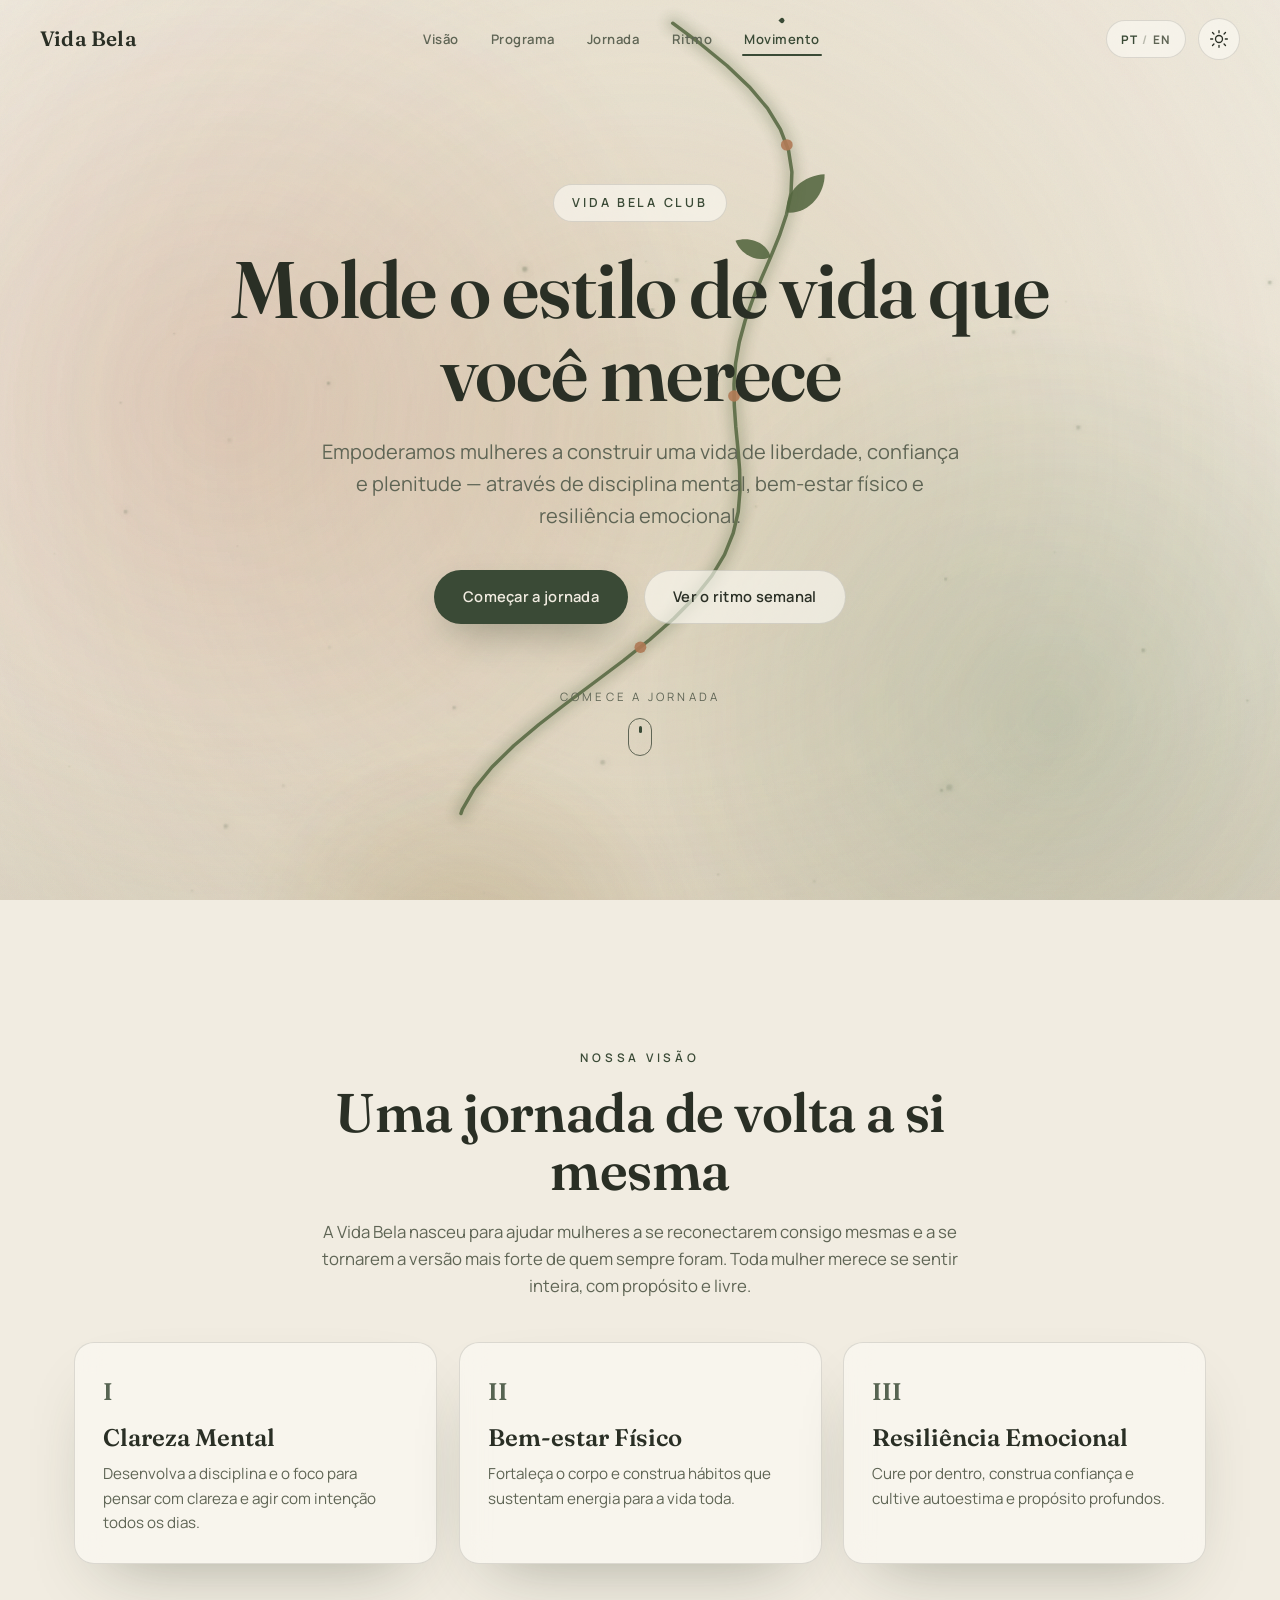
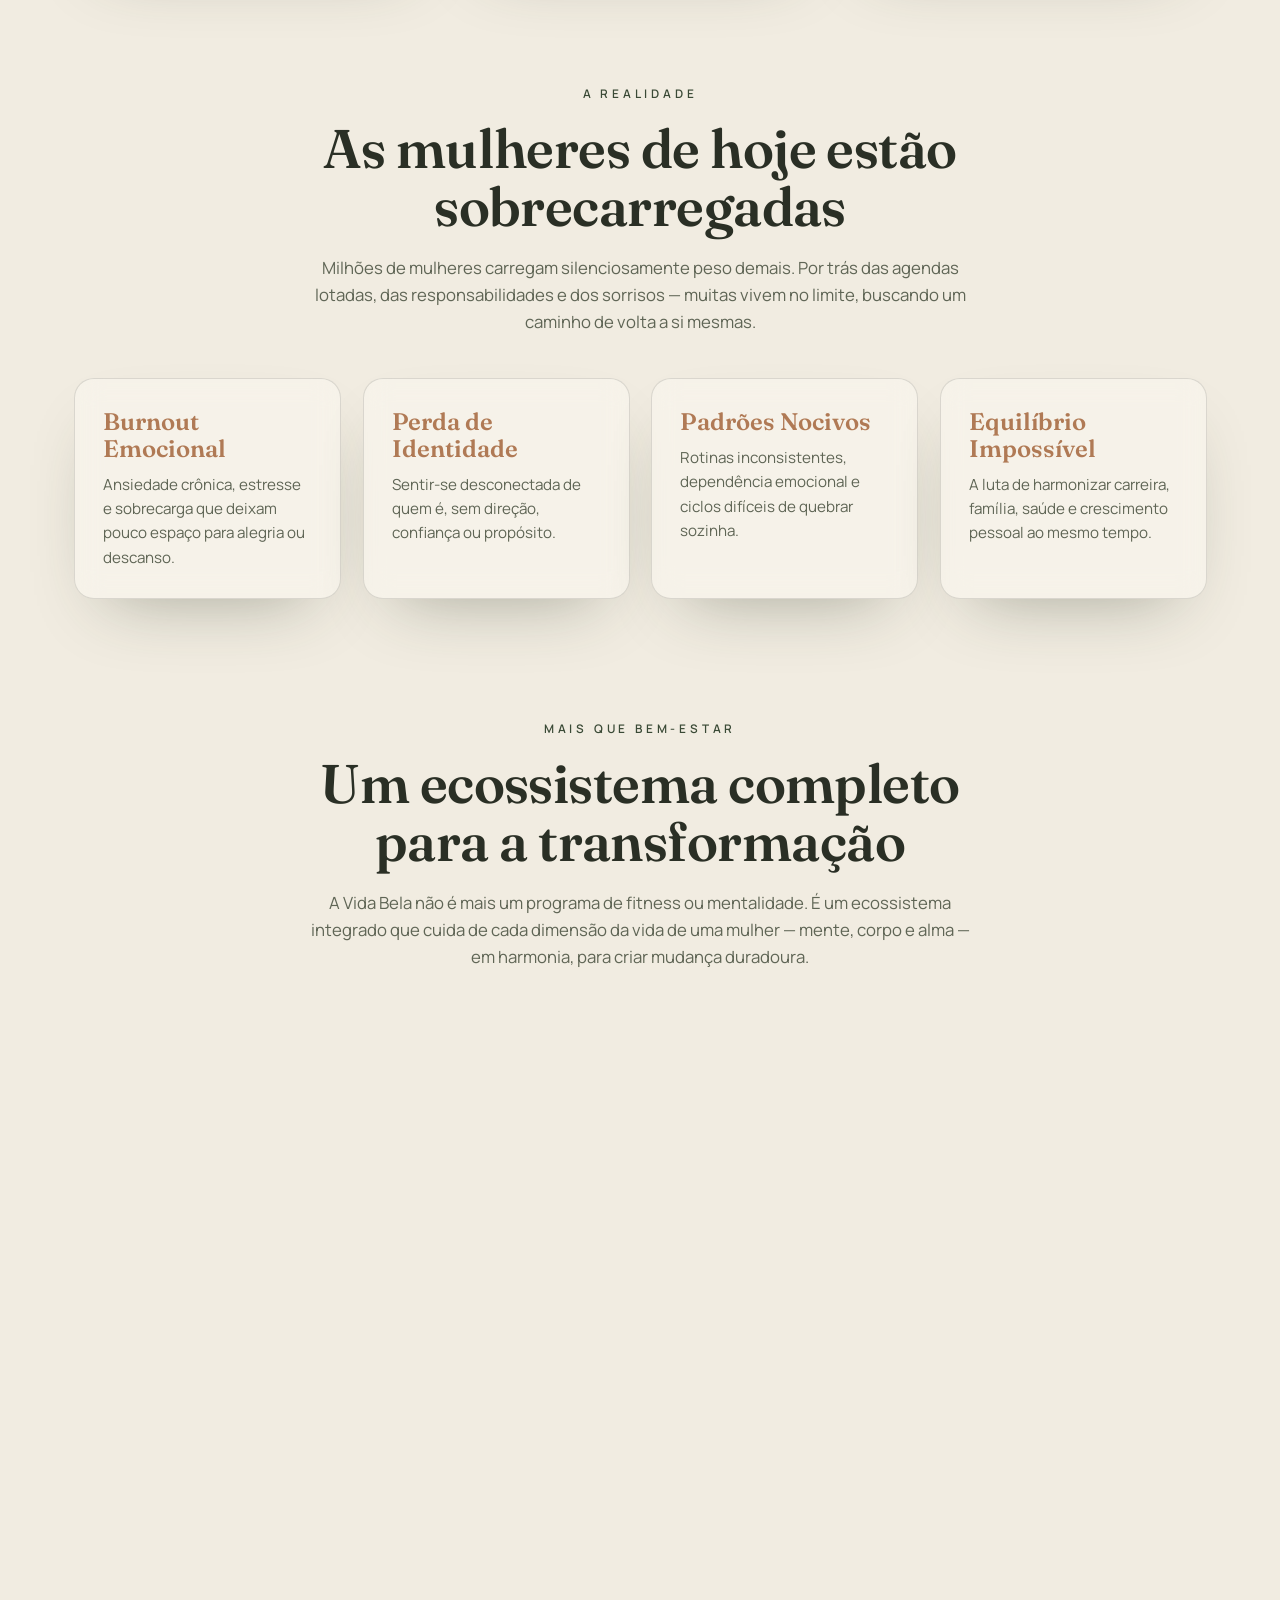
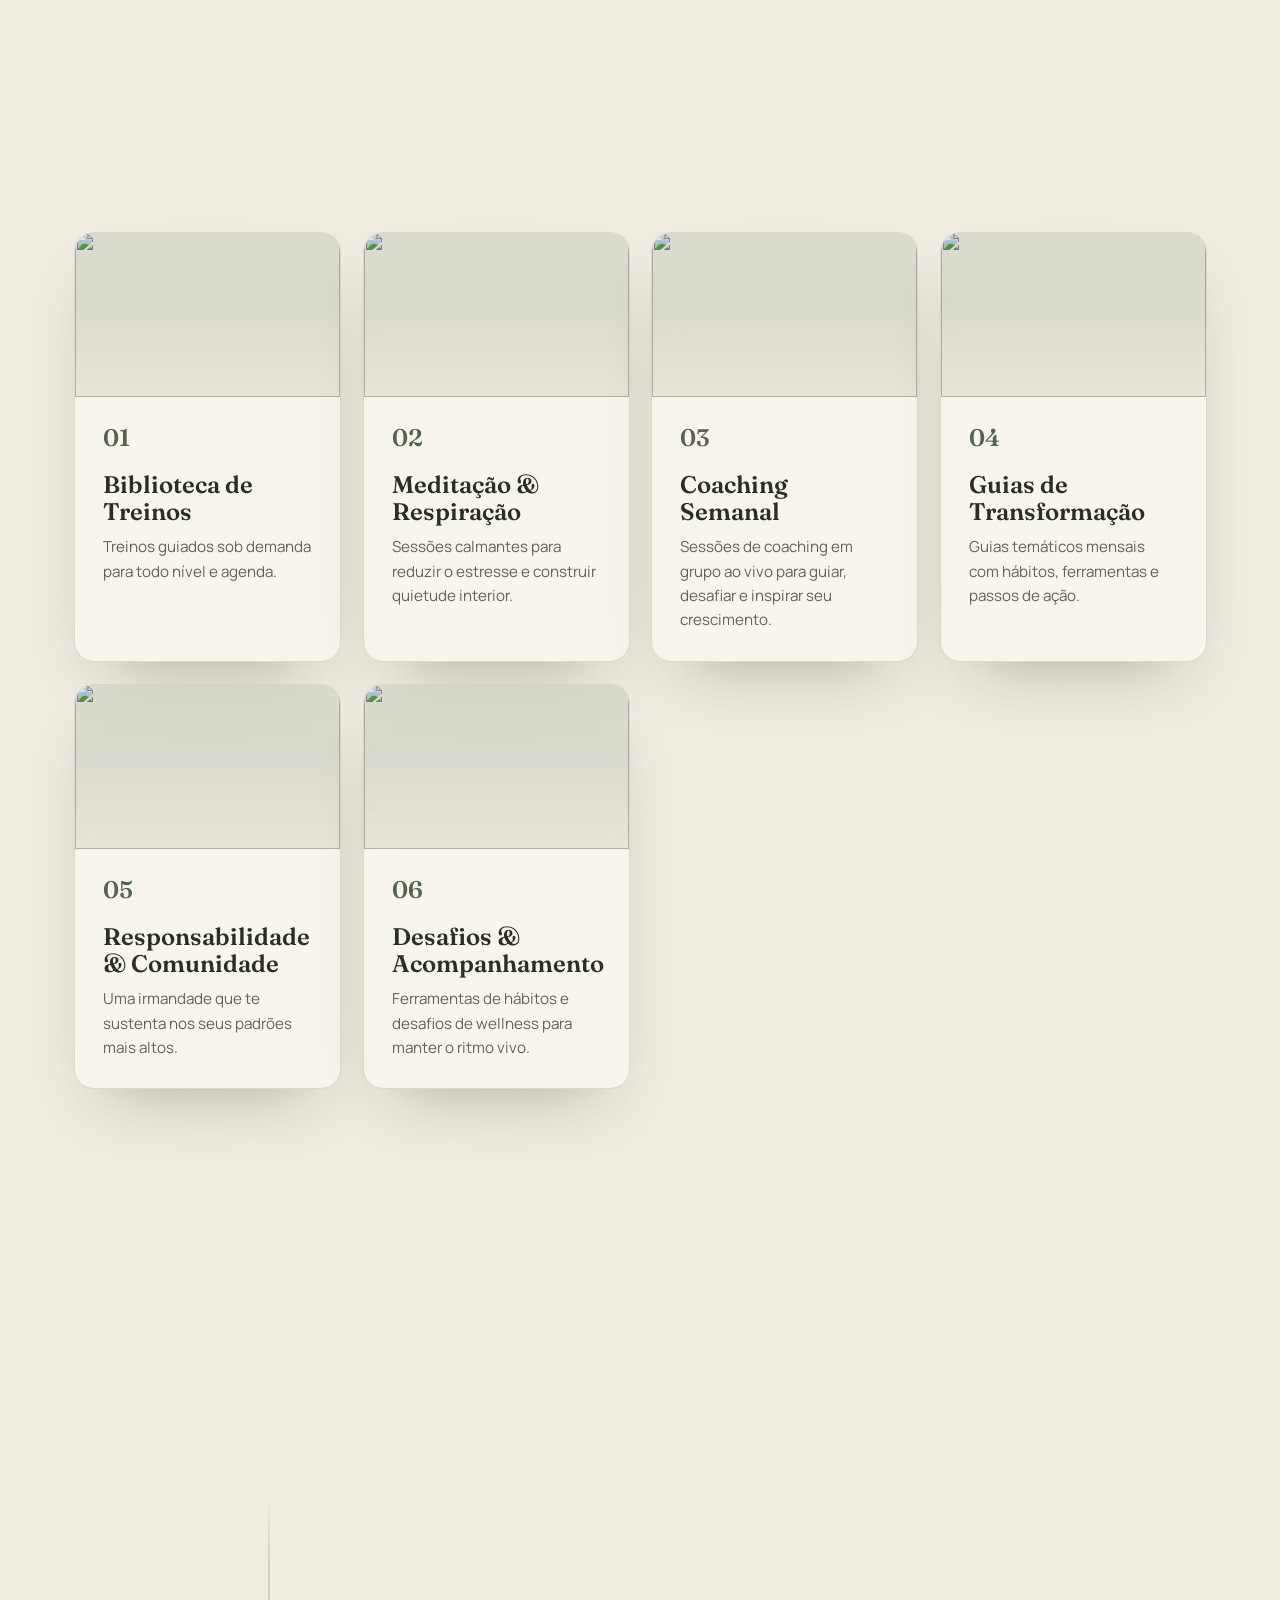
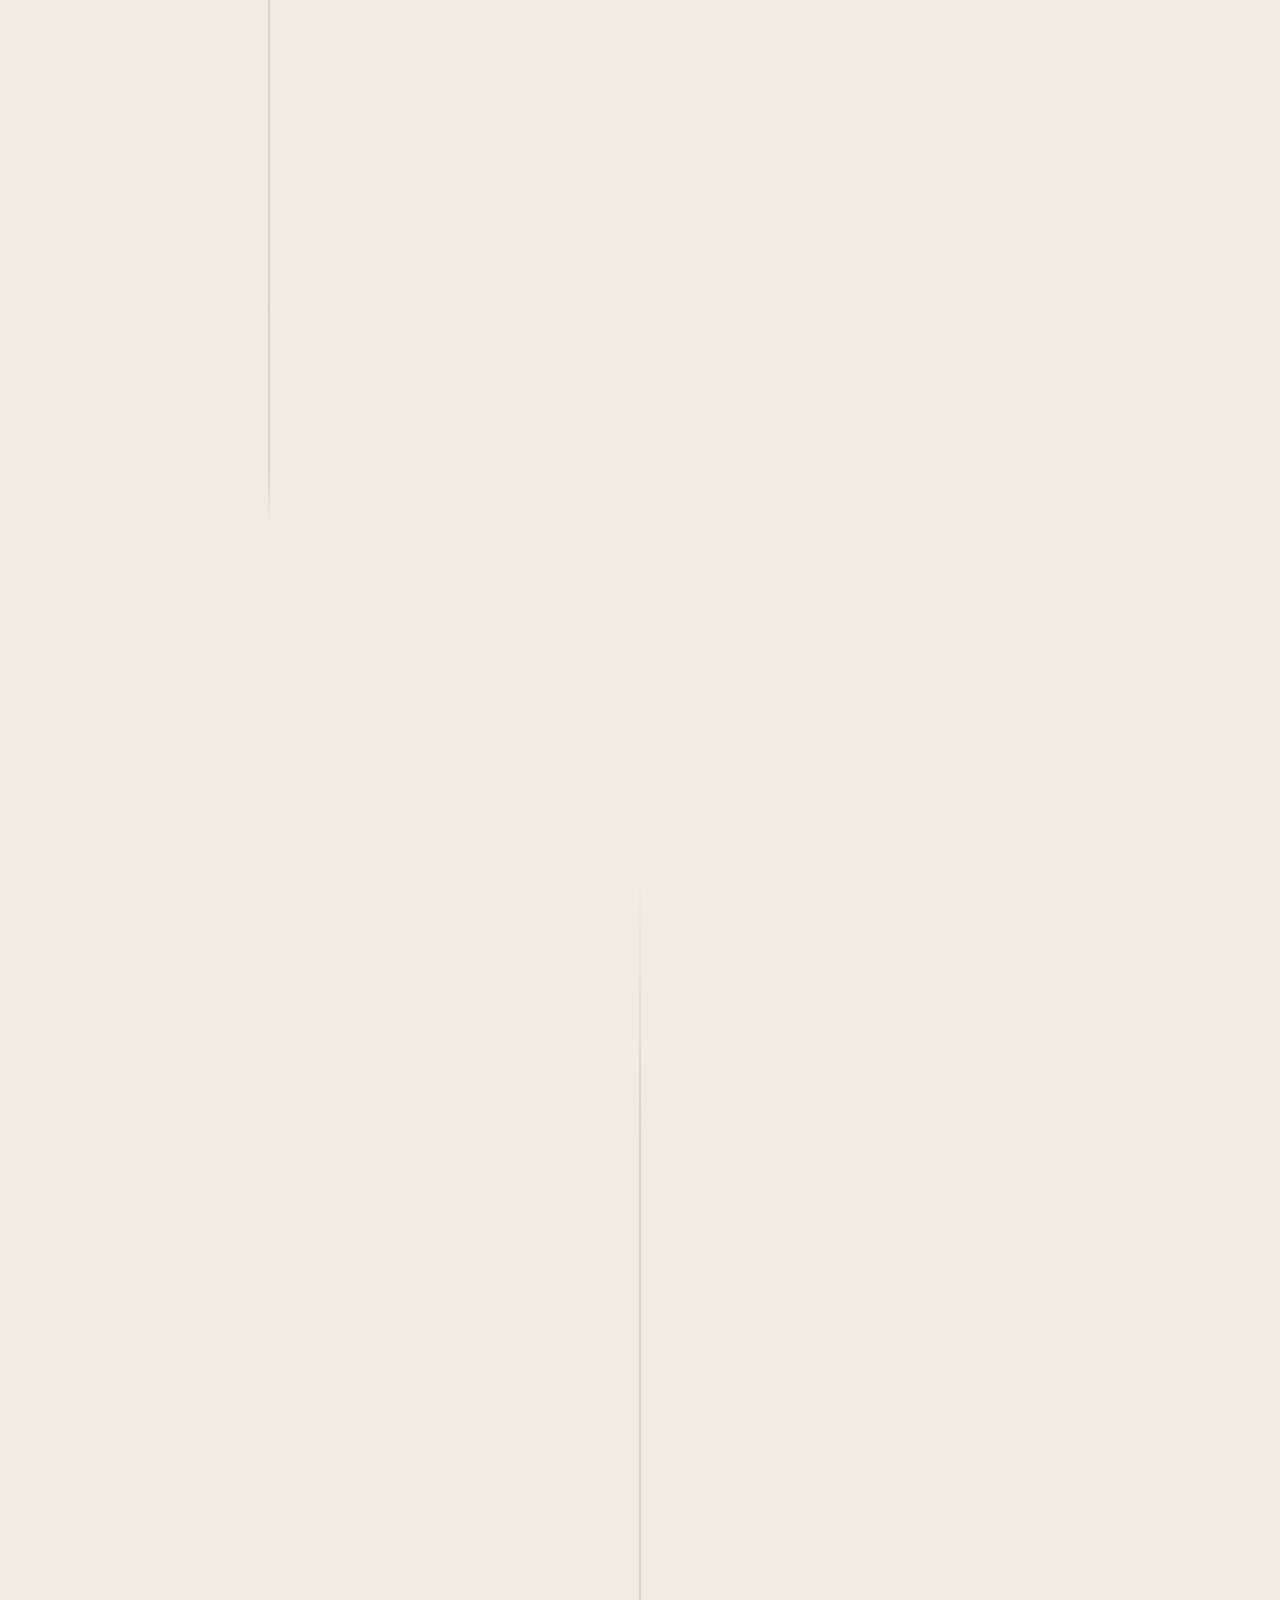
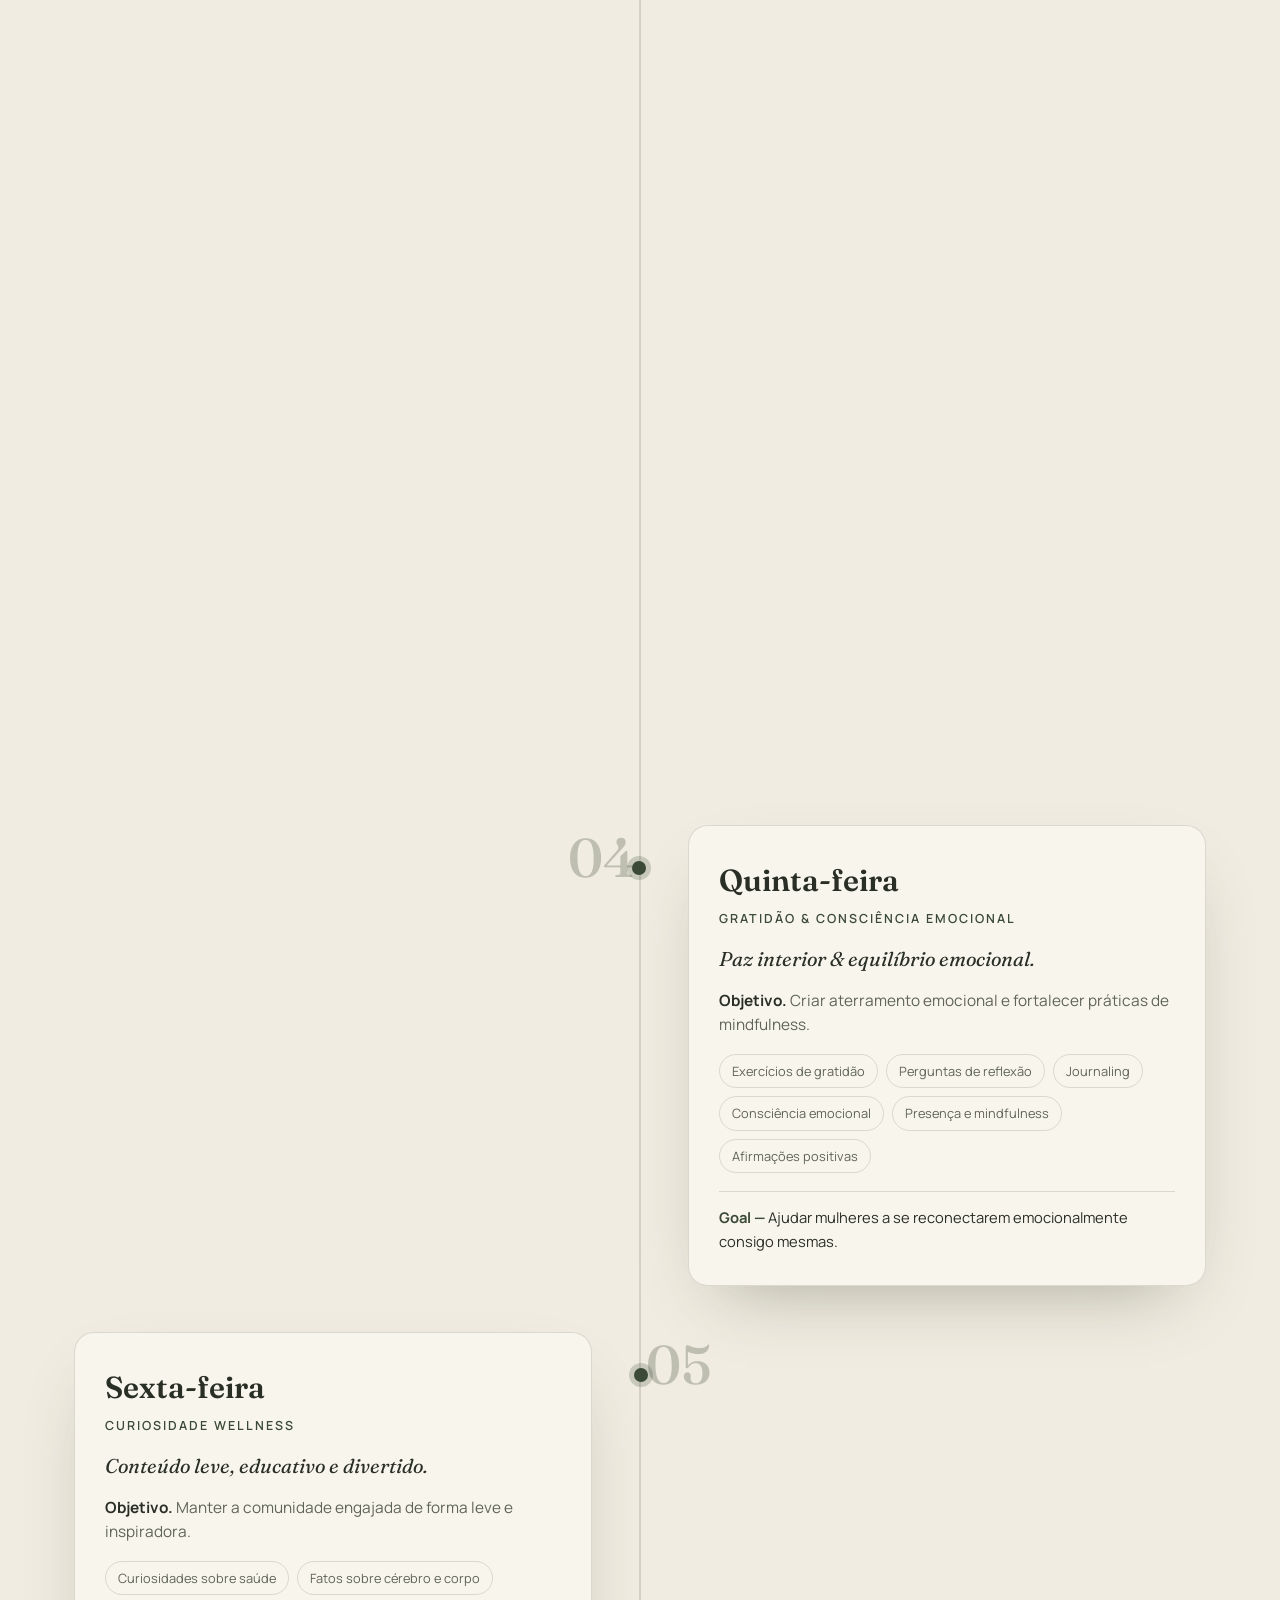
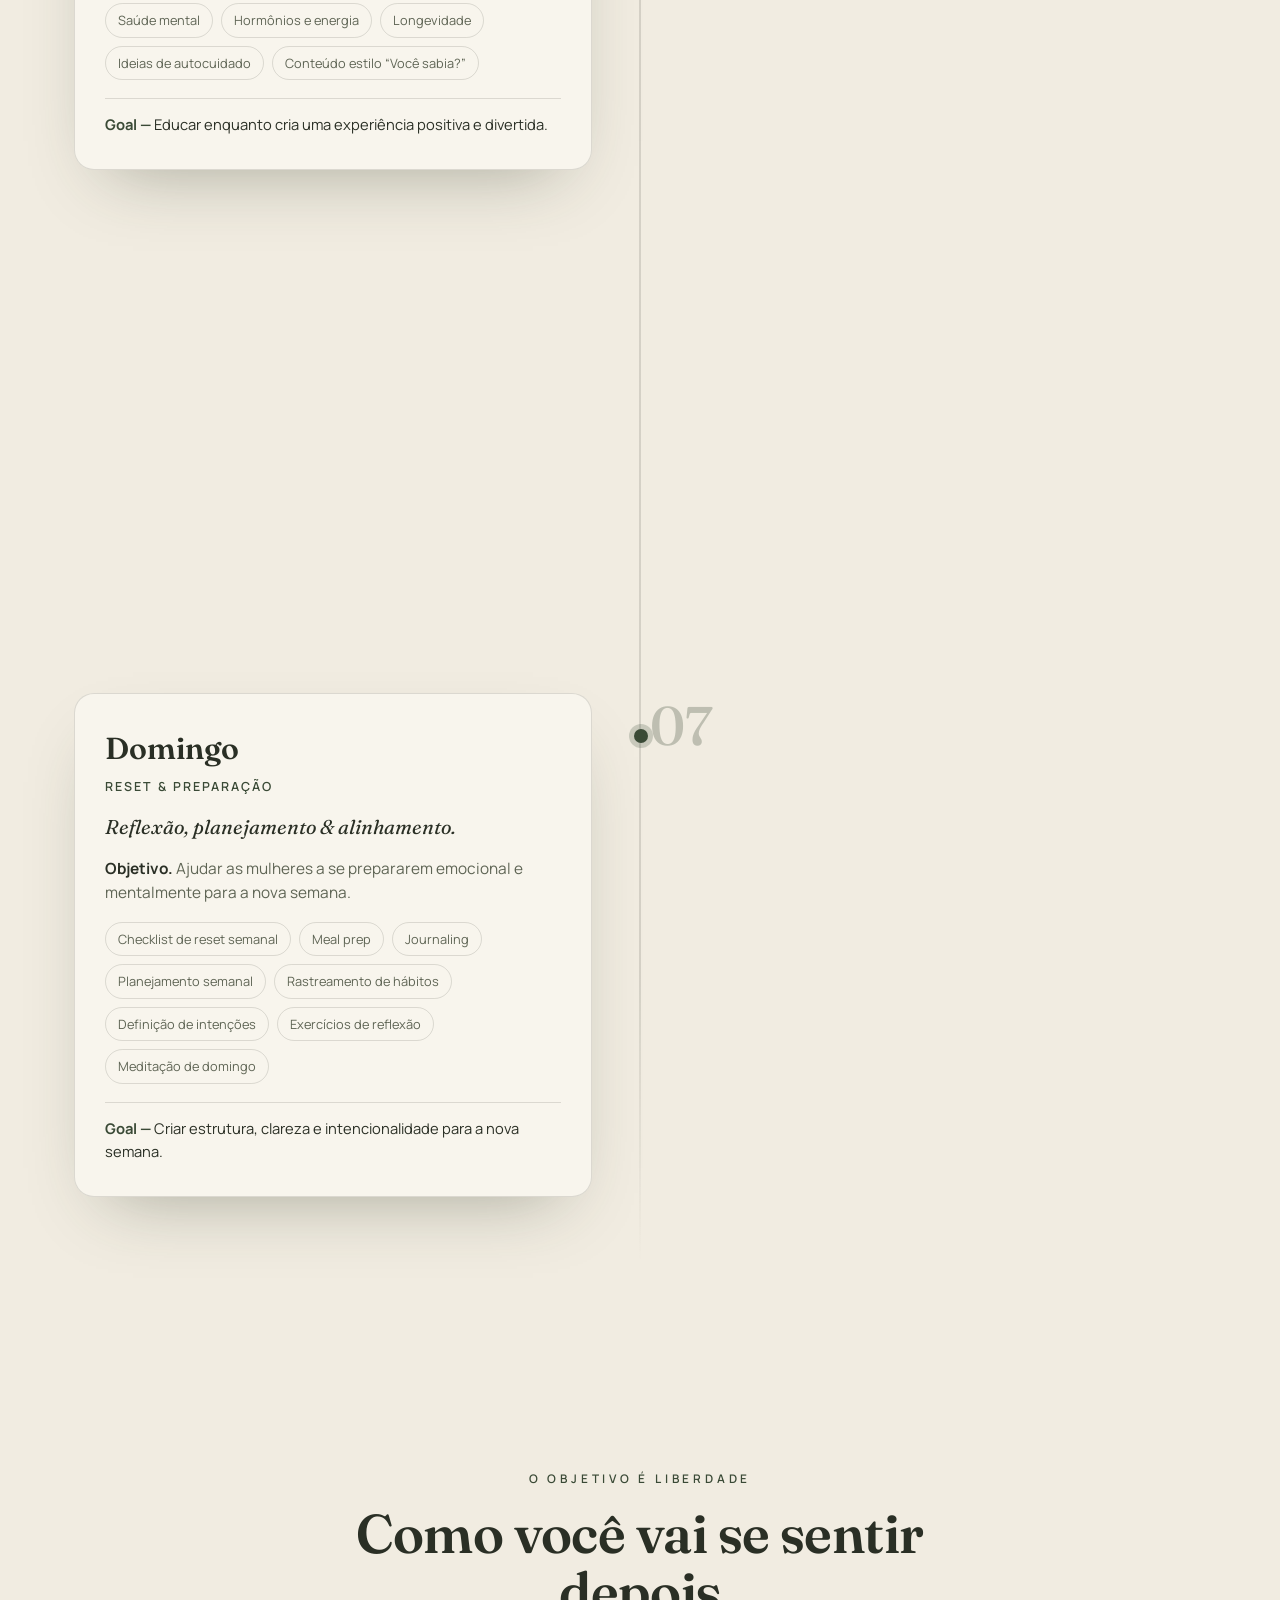
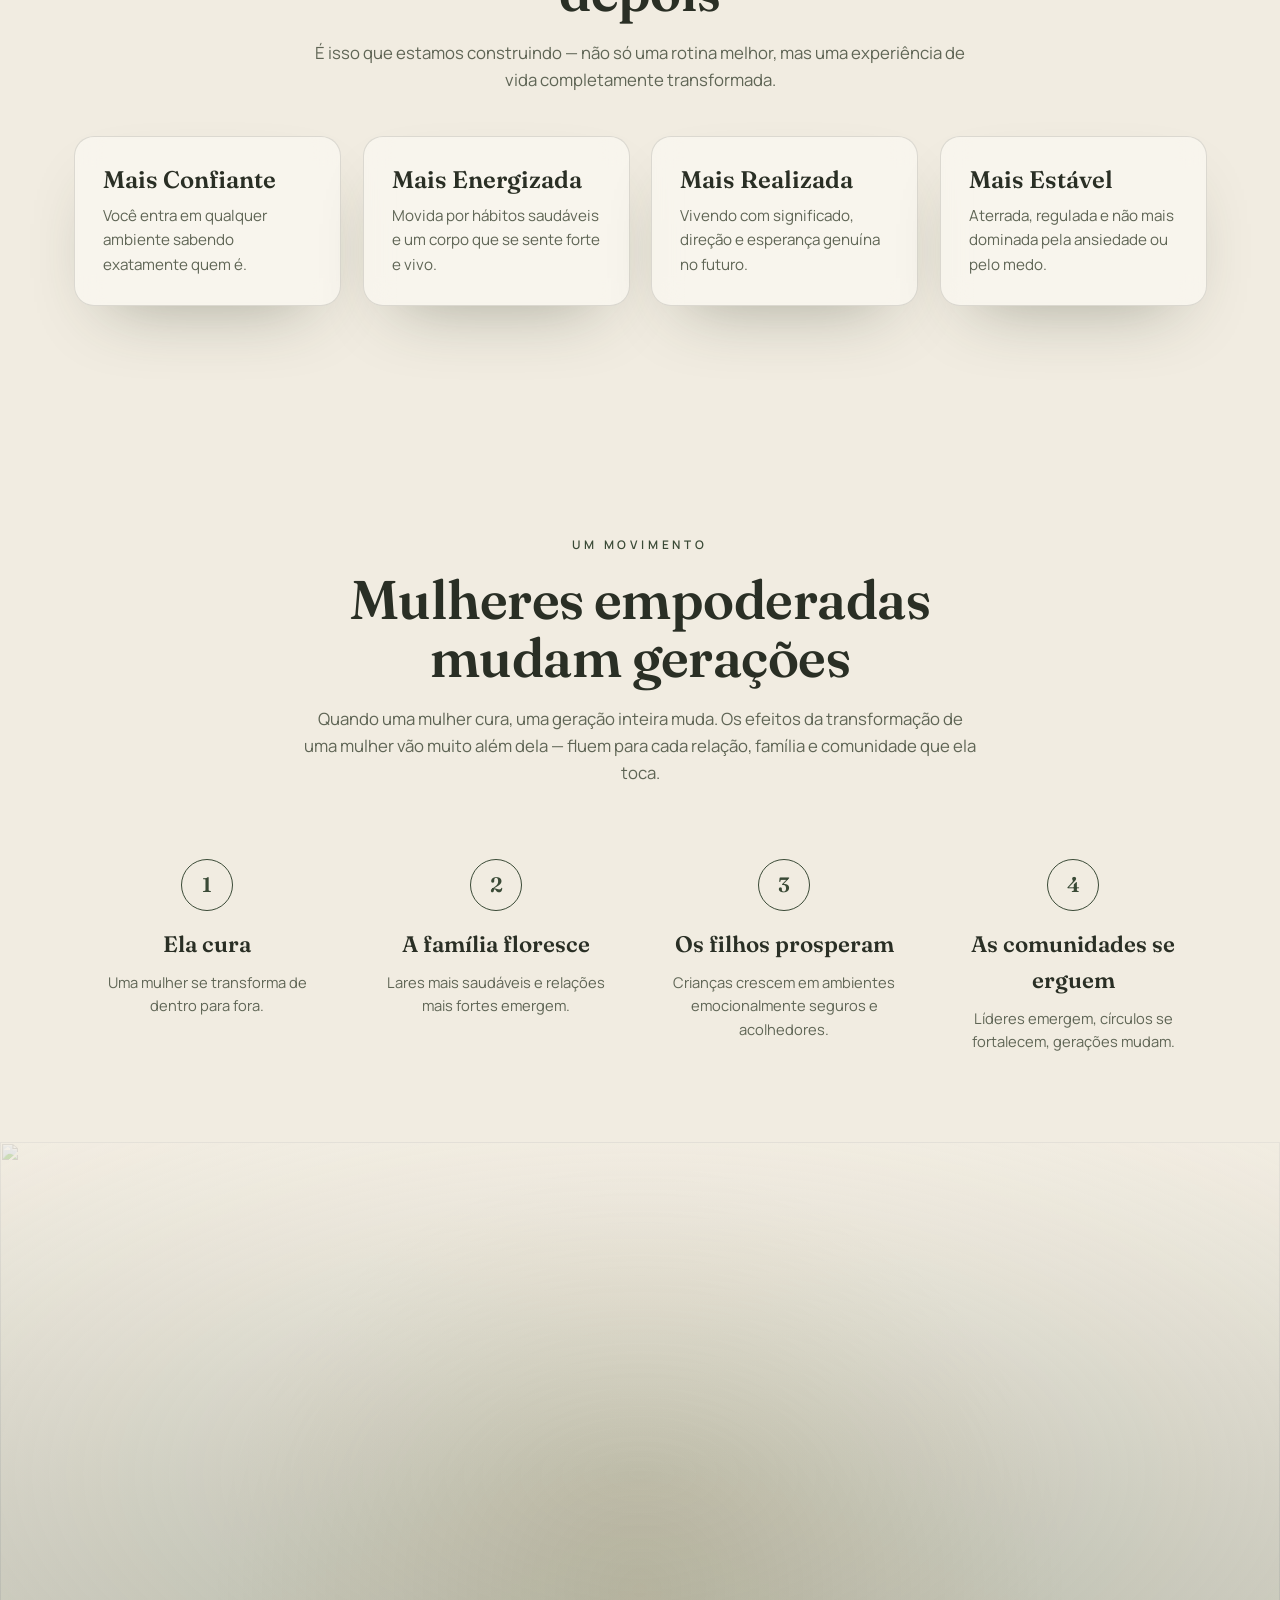
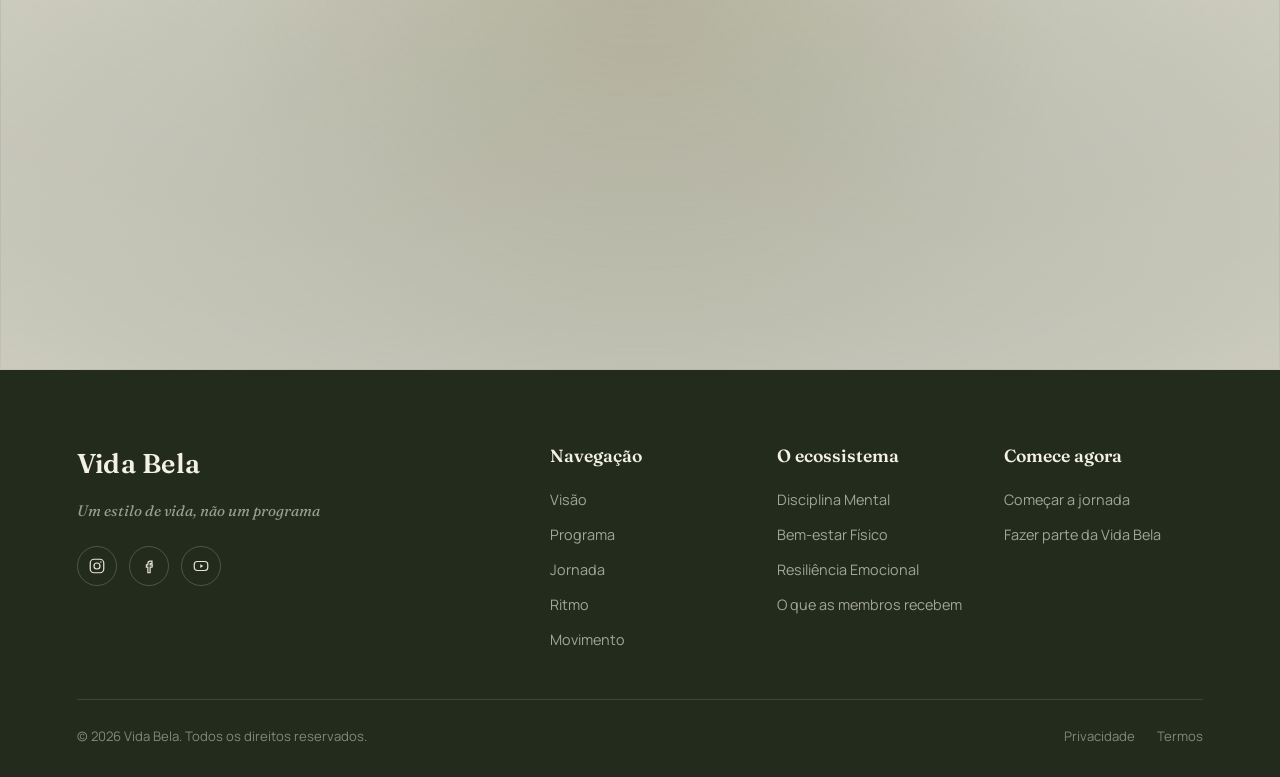
==== index.html @ 73a70385 "Add scroll-drawn vine, intensify motion, nav hover, pro footer - A meandering branch threads the who" ====
<!DOCTYPE html>
<html lang="pt" data-theme="light">
<head>
  <meta charset="UTF-8" />
  <meta name="viewport" content="width=device-width, initial-scale=1.0" />
  <meta name="description" content="Vida Bela Club — empoderando mulheres a construir uma vida de liberdade, confiança e plenitude através de disciplina mental, bem-estar físico e resiliência emocional." />
  <title data-i18n="meta.title">Vida Bela — Molde o estilo de vida que você merece</title>
  <link rel="preconnect" href="https://fonts.googleapis.com" />
  <link rel="preconnect" href="https://fonts.gstatic.com" crossorigin />
  <link href="https://fonts.googleapis.com/css2?family=Fraunces:opsz,wght@9..144,400;9..144,500;9..144,600;9..144,700&family=Manrope:wght@300;400;500;600;700&display=swap" rel="stylesheet" />
  <link rel="stylesheet" href="styles.css" />
</head>
<body>
  <!-- ====================== ATMOSPHERIC DEPTH FIELD (3D camera) ====================== -->
  <div class="scene" id="scene" aria-hidden="true">
    <div class="scene__sky"></div>
    <div class="scene__camera" id="camera">
      <div class="orb orb--far"   data-layer style="--z:-1000px"></div>
      <div class="orb orb--rose"  data-layer style="--z:-720px"></div>
      <div class="orb orb--sage"  data-layer style="--z:-480px"></div>
      <div class="halo"           data-layer style="--z:-360px"></div>
      <div class="orb orb--near"  data-layer style="--z:-150px"></div>
      <div class="field" id="field" data-layer style="--z:0px"></div>
    </div>
    <div class="scene__grain"></div>
    <div class="scene__vignette"></div>
  </div>

  <!-- ====================== TOP BAR ====================== -->
  <header class="topbar" id="topbar">
    <a class="brand" href="#hero">Vida Bela</a>
    <nav class="topbar__nav" id="nav">
      <a class="navlink" href="#vision" data-i18n="nav.vision">Visão</a>
      <a class="navlink" href="#ecosystem" data-i18n="nav.program">Programa</a>
      <a class="navlink" href="#phases" data-i18n="nav.journey">Jornada</a>
      <a class="navlink" href="#flow" data-i18n="nav.rhythm">Ritmo</a>
      <a class="navlink" href="#movement" data-i18n="nav.movement">Movimento</a>
    </nav>
    <div class="topbar__controls">
      <button class="nav-toggle" id="navToggle" type="button" aria-label="Open menu" aria-expanded="false">
        <svg viewBox="0 0 24 24" fill="none" stroke="currentColor" stroke-width="1.8" stroke-linecap="round"><path d="M3 6h18M3 12h18M3 18h18"/></svg>
      </button>
      <button class="lang-toggle" id="langToggle" type="button" aria-label="Switch language">
        <span class="lang-toggle__opt" data-lang-label="pt">PT</span>
        <span class="lang-toggle__sep">/</span>
        <span class="lang-toggle__opt" data-lang-label="en">EN</span>
      </button>
      <button class="theme-toggle" id="themeToggle" type="button" aria-label="Toggle light and dark theme">
        <svg class="icon icon--moon" viewBox="0 0 24 24" fill="none" stroke="currentColor" stroke-width="1.6" stroke-linecap="round" stroke-linejoin="round"><path d="M21 12.79A9 9 0 1 1 11.21 3 7 7 0 0 0 21 12.79Z"/></svg>
        <svg class="icon icon--sun" viewBox="0 0 24 24" fill="none" stroke="currentColor" stroke-width="1.6" stroke-linecap="round" stroke-linejoin="round"><circle cx="12" cy="12" r="4.2"/><path d="M12 2v2.4M12 19.6V22M4.22 4.22l1.7 1.7M18.08 18.08l1.7 1.7M2 12h2.4M19.6 12H22M4.22 19.78l1.7-1.7M18.08 5.92l1.7-1.7"/></svg>
      </button>
    </div>
  </header>

  <!-- ====================== CONTENT ====================== -->
  <main>
    <!-- growing branch that threads the whole page and drives the scroll animation -->
    <svg class="vine" id="vine" aria-hidden="true" preserveAspectRatio="none" xmlns="http://www.w3.org/2000/svg">
      <path class="vine__path vine__path--glow" id="vinePathGlow" />
      <path class="vine__path" id="vinePath" />
      <g id="vineLeaves"></g>
    </svg>
    <!-- ---------- 1. HERO ---------- -->
    <section class="hero" id="hero">
      <div class="hero__inner reveal" data-reveal>
        <span class="badge" data-i18n="hero.badge">Vida Bela Club</span>
        <h1 class="hero__title" data-i18n="hero.title">Molde o estilo de vida que você merece</h1>
        <p class="hero__sub" data-i18n="hero.sub">Empoderamos mulheres a construir uma vida de liberdade, confiança e plenitude — através de disciplina mental, bem-estar físico e resiliência emocional.</p>
        <div class="hero__actions">
          <a class="btn btn--primary" href="#membership" data-i18n="hero.cta1">Começar a jornada</a>
          <a class="btn btn--ghost" href="#flow" data-i18n="hero.cta2">Ver o ritmo semanal</a>
        </div>
      </div>
      <a class="scroll-hint" href="#vision" aria-label="Scroll">
        <span class="scroll-hint__text" data-i18n="hero.scroll">Comece a jornada</span>
        <span class="scroll-hint__mouse"><span class="scroll-hint__wheel"></span></span>
      </a>
    </section>

    <!-- ---------- 2. VISION + PILLARS ---------- -->
    <section class="vision" id="vision">
      <header class="section-head reveal" data-reveal>
        <lottie-player class="lottie-accent" src="assets/lottie/breathe.json" background="transparent" loop autoplay aria-hidden="true"></lottie-player>
        <span class="eyebrow" data-i18n="vision.eyebrow">Nossa visão</span>
        <h2 data-i18n="vision.title">Uma jornada de volta a si mesma</h2>
        <p data-i18n="vision.lead">A Vida Bela nasceu para ajudar mulheres a se reconectarem consigo mesmas e a se tornarem a versão mais forte de quem sempre foram. Toda mulher merece se sentir inteira, com propósito e livre.</p>
      </header>
      <div class="cards cards--3">
        <article class="card reveal" data-reveal data-tilt>
          <span class="card__n">I</span>
          <h3 data-i18n="vision.p1.t">Clareza Mental</h3>
          <p data-i18n="vision.p1.d">Desenvolva a disciplina e o foco para pensar com clareza e agir com intenção todos os dias.</p>
        </article>
        <article class="card reveal" data-reveal data-tilt>
          <span class="card__n">II</span>
          <h3 data-i18n="vision.p2.t">Bem-estar Físico</h3>
          <p data-i18n="vision.p2.d">Fortaleça o corpo e construa hábitos que sustentam energia para a vida toda.</p>
        </article>
        <article class="card reveal" data-reveal data-tilt>
          <span class="card__n">III</span>
          <h3 data-i18n="vision.p3.t">Resiliência Emocional</h3>
          <p data-i18n="vision.p3.d">Cure por dentro, construa confiança e cultive autoestima e propósito profundos.</p>
        </article>
      </div>
    </section>

    <!-- ---------- 3. THE PROBLEM ---------- -->
    <section class="problem" id="problem">
      <header class="section-head reveal" data-reveal>
        <span class="eyebrow" data-i18n="problem.eyebrow">A realidade</span>
        <h2 data-i18n="problem.title">As mulheres de hoje estão sobrecarregadas</h2>
        <p data-i18n="problem.lead">Milhões de mulheres carregam silenciosamente peso demais. Por trás das agendas lotadas, das responsabilidades e dos sorrisos — muitas vivem no limite, buscando um caminho de volta a si mesmas.</p>
      </header>
      <div class="cards cards--4">
        <article class="card card--quiet reveal" data-reveal data-tilt>
          <h3 data-i18n="problem.c1.t">Burnout Emocional</h3>
          <p data-i18n="problem.c1.d">Ansiedade crônica, estresse e sobrecarga que deixam pouco espaço para alegria ou descanso.</p>
        </article>
        <article class="card card--quiet reveal" data-reveal data-tilt>
          <h3 data-i18n="problem.c2.t">Perda de Identidade</h3>
          <p data-i18n="problem.c2.d">Sentir-se desconectada de quem é, sem direção, confiança ou propósito.</p>
        </article>
        <article class="card card--quiet reveal" data-reveal data-tilt>
          <h3 data-i18n="problem.c3.t">Padrões Nocivos</h3>
          <p data-i18n="problem.c3.d">Rotinas inconsistentes, dependência emocional e ciclos difíceis de quebrar sozinha.</p>
        </article>
        <article class="card card--quiet reveal" data-reveal data-tilt>
          <h3 data-i18n="problem.c4.t">Equilíbrio Impossível</h3>
          <p data-i18n="problem.c4.d">A luta de harmonizar carreira, família, saúde e crescimento pessoal ao mesmo tempo.</p>
        </article>
      </div>
    </section>

    <!-- ---------- 4. ECOSYSTEM ---------- -->
    <section class="ecosystem" id="ecosystem">
      <header class="section-head reveal" data-reveal>
        <span class="eyebrow" data-i18n="eco.eyebrow">Mais que bem-estar</span>
        <h2 data-i18n="eco.title">Um ecossistema completo para a transformação</h2>
        <p data-i18n="eco.lead">A Vida Bela não é mais um programa de fitness ou mentalidade. É um ecossistema integrado que cuida de cada dimensão da vida de uma mulher — mente, corpo e alma — em harmonia, para criar mudança duradoura.</p>
      </header>
      <div class="cards cards--3">
        <article class="card card--list card--media reveal" data-reveal data-tilt>
          <div class="card__media"><img src="https://images.unsplash.com/photo-1545205597-3d9d02c29597?w=720&q=70&auto=format&fit=crop" alt="" loading="lazy" /></div>
          <h3 data-i18n="eco.c1.t">Disciplina Mental</h3>
          <ul>
            <li data-i18n="eco.c1.i1">Coaching personalizado</li>
            <li data-i18n="eco.c1.i2">Desenvolvimento de mentalidade</li>
            <li data-i18n="eco.c1.i3">Sistemas de responsabilidade</li>
          </ul>
        </article>
        <article class="card card--list card--media reveal" data-reveal data-tilt>
          <div class="card__media"><img src="https://images.unsplash.com/photo-1571019613454-1cb2f99b2d8b?w=720&q=70&auto=format&fit=crop" alt="" loading="lazy" /></div>
          <h3 data-i18n="eco.c2.t">Bem-estar Físico</h3>
          <ul>
            <li data-i18n="eco.c2.i1">Biblioteca de treinos guiados</li>
            <li data-i18n="eco.c2.i2">Recomendações de wellness</li>
            <li data-i18n="eco.c2.i3">Construção de rotina saudável</li>
          </ul>
        </article>
        <article class="card card--list card--media reveal" data-reveal data-tilt>
          <div class="card__media"><img src="https://images.unsplash.com/photo-1552693673-1bf958298935?w=720&q=70&auto=format&fit=crop" alt="" loading="lazy" /></div>
          <h3 data-i18n="eco.c3.t">Resiliência Emocional</h3>
          <ul>
            <li data-i18n="eco.c3.i1">Práticas de meditação</li>
            <li data-i18n="eco.c3.i2">Sessões de respiração</li>
            <li data-i18n="eco.c3.i3">Ferramentas de cura & comunidade</li>
          </ul>
        </article>
      </div>
    </section>

    <!-- ---------- 5. WHAT MEMBERS RECEIVE ---------- -->
    <section class="membership" id="membership">
      <header class="section-head reveal" data-reveal>
        <span class="eyebrow" data-i18n="mem.eyebrow">A associação</span>
        <h2 data-i18n="mem.title">O que as membros recebem</h2>
        <p data-i18n="mem.lead">Cada elemento da associação Vida Bela foi pensado para apoiar sua transformação completa — para que você sempre saiba o próximo passo e nunca se sinta sozinha na jornada.</p>
      </header>
      <div class="cards cards--3">
        <article class="card card--media reveal" data-reveal data-tilt>
          <div class="card__media"><img src="https://images.unsplash.com/photo-1544367567-0f2fcb009e0b?w=720&q=70&auto=format&fit=crop" alt="" loading="lazy" /></div>
          <span class="card__n">01</span>
          <h3 data-i18n="mem.c1.t">Biblioteca de Treinos</h3>
          <p data-i18n="mem.c1.d">Treinos guiados sob demanda para todo nível e agenda.</p>
        </article>
        <article class="card card--media reveal" data-reveal data-tilt>
          <div class="card__media"><img src="https://images.unsplash.com/photo-1518611012118-696072aa579a?w=720&q=70&auto=format&fit=crop" alt="" loading="lazy" /></div>
          <span class="card__n">02</span>
          <h3 data-i18n="mem.c2.t">Meditação & Respiração</h3>
          <p data-i18n="mem.c2.d">Sessões calmantes para reduzir o estresse e construir quietude interior.</p>
        </article>
        <article class="card card--media reveal" data-reveal data-tilt>
          <div class="card__media"><img src="https://images.unsplash.com/photo-1518310383802-640c2de311b2?w=720&q=70&auto=format&fit=crop" alt="" loading="lazy" /></div>
          <span class="card__n">03</span>
          <h3 data-i18n="mem.c3.t">Coaching Semanal</h3>
          <p data-i18n="mem.c3.d">Sessões de coaching em grupo ao vivo para guiar, desafiar e inspirar seu crescimento.</p>
        </article>
        <article class="card card--media reveal" data-reveal data-tilt>
          <div class="card__media"><img src="https://images.unsplash.com/photo-1490645935967-10de6ba17061?w=720&q=70&auto=format&fit=crop" alt="" loading="lazy" /></div>
          <span class="card__n">04</span>
          <h3 data-i18n="mem.c4.t">Guias de Transformação</h3>
          <p data-i18n="mem.c4.d">Guias temáticos mensais com hábitos, ferramentas e passos de ação.</p>
        </article>
        <article class="card card--media reveal" data-reveal data-tilt>
          <div class="card__media"><img src="https://images.unsplash.com/photo-1447752875215-b2761acb3c5d?w=720&q=70&auto=format&fit=crop" alt="" loading="lazy" /></div>
          <span class="card__n">05</span>
          <h3 data-i18n="mem.c5.t">Responsabilidade & Comunidade</h3>
          <p data-i18n="mem.c5.d">Uma irmandade que te sustenta nos seus padrões mais altos.</p>
        </article>
        <article class="card card--media reveal" data-reveal data-tilt>
          <div class="card__media"><img src="https://images.unsplash.com/photo-1499209974431-9dddcece7f88?w=720&q=70&auto=format&fit=crop" alt="" loading="lazy" /></div>
          <span class="card__n">06</span>
          <h3 data-i18n="mem.c6.t">Desafios & Acompanhamento</h3>
          <p data-i18n="mem.c6.d">Ferramentas de hábitos e desafios de wellness para manter o ritmo vivo.</p>
        </article>
      </div>
    </section>

    <!-- ---------- 6. THE 4 PHASES ---------- -->
    <section class="phases" id="phases">
      <header class="section-head reveal" data-reveal>
        <span class="eyebrow" data-i18n="phase.eyebrow">O método</span>
        <h2 data-i18n="phase.title">As 4 fases da transformação</h2>
        <p data-i18n="phase.lead">Nosso método comprovado conduz as mulheres por uma progressão cuidadosa — da consciência até a liberdade duradoura. Cada fase se constrói sobre a anterior.</p>
      </header>
      <ol class="phase-track">
        <li class="phase reveal" data-reveal data-tilt style="--depth:1">
          <span class="phase__n">01</span>
          <div class="phase__body">
            <h3 data-i18n="phase.p1.t">Consciência</h3>
            <p data-i18n="phase.p1.d">Desperte para as crenças, padrões e histórias limitantes que te seguraram. A clareza começa aqui.</p>
          </div>
        </li>
        <li class="phase reveal" data-reveal data-tilt style="--depth:2">
          <span class="phase__n">02</span>
          <div class="phase__body">
            <h3 data-i18n="phase.p2.t">Fundação</h3>
            <p data-i18n="phase.p2.d">Construa as rotinas saudáveis, hábitos diários e disciplina mental que se tornam a base da sua nova vida.</p>
          </div>
        </li>
        <li class="phase reveal" data-reveal data-tilt style="--depth:3">
          <span class="phase__n">03</span>
          <div class="phase__body">
            <h3 data-i18n="phase.p3.t">Expansão</h3>
            <p data-i18n="phase.p3.d">Eleve sua confiança, aumente seus padrões e assuma plenamente uma identidade mais empoderada.</p>
          </div>
        </li>
        <li class="phase reveal" data-reveal data-tilt style="--depth:4">
          <span class="phase__n">04</span>
          <div class="phase__body">
            <h3 data-i18n="phase.p4.t">Liberdade</h3>
            <p data-i18n="phase.p4.d">Crie felicidade sustentável, plenitude profunda e uma vida verdadeiramente alinhada a quem você é.</p>
          </div>
        </li>
      </ol>
    </section>

    <!-- ---------- 7. WEEKLY RHYTHM ---------- -->
    <section class="flow" id="flow">
      <header class="section-head reveal" data-reveal>
        <span class="eyebrow" data-i18n="flow.eyebrow">O ritmo</span>
        <h2 data-i18n="flow.title">Sete dias. Uma elevação.</h2>
        <p data-i18n="flow.lead">Cada dia é um ponto na trilha — uma parada deliberada que cria ritmo, expectativa e impulso emocional enquanto as membros sobem ao longo da semana.</p>
      </header>

      <ol class="trail">
        <li class="day reveal" data-reveal data-tilt>
          <span class="day__index">01</span>
          <div class="day__card">
            <span class="day__name" data-i18n="day.mon.name">Segunda-feira</span>
            <span class="day__theme" data-i18n="day.mon.theme">Motivação & Mentalidade</span>
            <p class="day__lead" data-i18n="day.mon.lead">Comece a semana alinhada e fortalecida.</p>
            <p class="day__obj"><strong data-i18n="day.obj">Objetivo.</strong> <span data-i18n="day.mon.obj">Ajudar as mulheres a iniciarem a semana com clareza, intenção, disciplina e força emocional.</span></p>
            <ul class="day__ideas">
              <li data-i18n="day.mon.i1">Mudanças de mentalidade</li>
              <li data-i18n="day.mon.i2">Lembretes de autoconfiança</li>
              <li data-i18n="day.mon.i3">Autoestima e identidade</li>
              <li data-i18n="day.mon.i4">Disciplina acima da motivação</li>
              <li data-i18n="day.mon.i5">Incentivo à ação</li>
              <li data-i18n="day.mon.i6">Definição de intenção da semana</li>
            </ul>
            <p class="day__goal" data-i18n="day.mon.goal">Criar impulso emocional e energia positiva para a semana.</p>
          </div>
        </li>

        <li class="day day--right reveal" data-reveal data-tilt>
          <span class="day__index">02</span>
          <div class="day__card">
            <span class="day__name" data-i18n="day.tue.name">Terça-feira</span>
            <span class="day__theme" data-i18n="day.tue.theme">Treine-se</span>
            <p class="day__lead" data-i18n="day.tue.lead">Bem-estar físico & autodisciplina.</p>
            <p class="day__obj"><strong data-i18n="day.obj">Objetivo.</strong> <span data-i18n="day.tue.obj">Incentivar movimento, consciência corporal, consistência e fortalecimento físico.</span></p>
            <ul class="day__ideas">
              <li data-i18n="day.tue.i1">Lembretes de treino</li>
              <li data-i18n="day.tue.i2">Motivação fitness</li>
              <li data-i18n="day.tue.i3">Desafios de movimento</li>
              <li data-i18n="day.tue.i4">Alongamento e mobilidade</li>
              <li data-i18n="day.tue.i5">Importância da consistência</li>
              <li data-i18n="day.tue.i6">“Treine seu corpo, treine sua mente”</li>
            </ul>
            <p class="day__goal" data-i18n="day.tue.goal">Reforçar hábitos saudáveis e a conexão entre força física e mental.</p>
          </div>
        </li>

        <li class="day reveal" data-reveal data-tilt>
          <span class="day__index">03</span>
          <div class="day__card">
            <span class="day__name" data-i18n="day.wed.name">Quarta-feira</span>
            <span class="day__theme" data-i18n="day.wed.theme">Dica de Wellness</span>
            <p class="day__lead" data-i18n="day.wed.lead">Nutrição, hábitos & estilo de vida.</p>
            <p class="day__obj"><strong data-i18n="day.obj">Objetivo.</strong> <span data-i18n="day.wed.obj">Educar as mulheres sobre como criar um estilo de vida mais saudável e sustentável.</span></p>
            <ul class="day__ideas">
              <li data-i18n="day.wed.i1">Dicas de nutrição</li>
              <li data-i18n="day.wed.i2">Hábitos saudáveis</li>
              <li data-i18n="day.wed.i3">Regulação do sistema nervoso</li>
              <li data-i18n="day.wed.i4">Qualidade do sono</li>
              <li data-i18n="day.wed.i5">Saúde hormonal</li>
              <li data-i18n="day.wed.i6">Gestão de energia</li>
              <li data-i18n="day.wed.i7">Hidratação</li>
              <li data-i18n="day.wed.i8">Melhorias no estilo de vida</li>
            </ul>
            <p class="day__goal" data-i18n="day.wed.goal">Ajudar mulheres a implementarem pequenas mudanças consistentes.</p>
          </div>
        </li>

        <li class="day day--right reveal" data-reveal data-tilt>
          <span class="day__index">04</span>
          <div class="day__card">
            <span class="day__name" data-i18n="day.thu.name">Quinta-feira</span>
            <span class="day__theme" data-i18n="day.thu.theme">Gratidão & Consciência Emocional</span>
            <p class="day__lead" data-i18n="day.thu.lead">Paz interior & equilíbrio emocional.</p>
            <p class="day__obj"><strong data-i18n="day.obj">Objetivo.</strong> <span data-i18n="day.thu.obj">Criar aterramento emocional e fortalecer práticas de mindfulness.</span></p>
            <ul class="day__ideas">
              <li data-i18n="day.thu.i1">Exercícios de gratidão</li>
              <li data-i18n="day.thu.i2">Perguntas de reflexão</li>
              <li data-i18n="day.thu.i3">Journaling</li>
              <li data-i18n="day.thu.i4">Consciência emocional</li>
              <li data-i18n="day.thu.i5">Presença e mindfulness</li>
              <li data-i18n="day.thu.i6">Afirmações positivas</li>
            </ul>
            <p class="day__goal" data-i18n="day.thu.goal">Ajudar mulheres a se reconectarem emocionalmente consigo mesmas.</p>
          </div>
        </li>

        <li class="day reveal" data-reveal data-tilt>
          <span class="day__index">05</span>
          <div class="day__card">
            <span class="day__name" data-i18n="day.fri.name">Sexta-feira</span>
            <span class="day__theme" data-i18n="day.fri.theme">Curiosidade Wellness</span>
            <p class="day__lead" data-i18n="day.fri.lead">Conteúdo leve, educativo e divertido.</p>
            <p class="day__obj"><strong data-i18n="day.obj">Objetivo.</strong> <span data-i18n="day.fri.obj">Manter a comunidade engajada de forma leve e inspiradora.</span></p>
            <ul class="day__ideas">
              <li data-i18n="day.fri.i1">Curiosidades sobre saúde</li>
              <li data-i18n="day.fri.i2">Fatos sobre cérebro e corpo</li>
              <li data-i18n="day.fri.i3">Saúde mental</li>
              <li data-i18n="day.fri.i4">Hormônios e energia</li>
              <li data-i18n="day.fri.i5">Longevidade</li>
              <li data-i18n="day.fri.i6">Ideias de autocuidado</li>
              <li data-i18n="day.fri.i7">Conteúdo estilo “Você sabia?”</li>
            </ul>
            <p class="day__goal" data-i18n="day.fri.goal">Educar enquanto cria uma experiência positiva e divertida.</p>
          </div>
        </li>

        <li class="day day--right day--quiet reveal" data-reveal data-tilt>
          <span class="day__index">06</span>
          <div class="day__card">
            <span class="day__name" data-i18n="day.sat.name">Sábado</span>
            <span class="day__theme" data-i18n="day.sat.theme">Dia de Presença Offline</span>
            <p class="day__lead" data-i18n="day.sat.lead">Descanso, presença & conexão real.</p>
            <p class="day__obj"><strong data-i18n="day.obj">Objetivo.</strong> <span data-i18n="day.sat.obj">Permitir que as participantes se desconectem das notificações e vivam o presente.</span></p>
            <p class="day__nomsg" data-i18n="day.sat.nomsg">Nenhuma mensagem enviada — uma pausa na jornada.</p>
            <ul class="day__ideas">
              <li data-i18n="day.sat.i1">Família</li>
              <li data-i18n="day.sat.i2">Natureza</li>
              <li data-i18n="day.sat.i3">Movimento</li>
              <li data-i18n="day.sat.i4">Alegria</li>
              <li data-i18n="day.sat.i5">Presença</li>
              <li data-i18n="day.sat.i6">Experiências reais</li>
            </ul>
            <p class="day__goal" data-i18n="day.sat.goal">Promover equilíbrio e limites saudáveis com o digital.</p>
          </div>
        </li>

        <li class="day reveal" data-reveal data-tilt>
          <span class="day__index">07</span>
          <div class="day__card">
            <span class="day__name" data-i18n="day.sun.name">Domingo</span>
            <span class="day__theme" data-i18n="day.sun.theme">Reset & Preparação</span>
            <p class="day__lead" data-i18n="day.sun.lead">Reflexão, planejamento & alinhamento.</p>
            <p class="day__obj"><strong data-i18n="day.obj">Objetivo.</strong> <span data-i18n="day.sun.obj">Ajudar as mulheres a se prepararem emocional e mentalmente para a nova semana.</span></p>
            <ul class="day__ideas">
              <li data-i18n="day.sun.i1">Checklist de reset semanal</li>
              <li data-i18n="day.sun.i2">Meal prep</li>
              <li data-i18n="day.sun.i3">Journaling</li>
              <li data-i18n="day.sun.i4">Planejamento semanal</li>
              <li data-i18n="day.sun.i5">Rastreamento de hábitos</li>
              <li data-i18n="day.sun.i6">Definição de intenções</li>
              <li data-i18n="day.sun.i7">Exercícios de reflexão</li>
              <li data-i18n="day.sun.i8">Meditação de domingo</li>
            </ul>
            <p class="day__goal" data-i18n="day.sun.goal">Criar estrutura, clareza e intencionalidade para a nova semana.</p>
          </div>
        </li>
      </ol>
    </section>

    <!-- ---------- 8. HOW YOU'LL FEEL ---------- -->
    <section class="feel" id="feel">
      <header class="section-head reveal" data-reveal>
        <lottie-player class="lottie-accent" src="assets/lottie/breathe.json" background="transparent" loop autoplay aria-hidden="true"></lottie-player>
        <span class="eyebrow" data-i18n="feel.eyebrow">O objetivo é liberdade</span>
        <h2 data-i18n="feel.title">Como você vai se sentir depois</h2>
        <p data-i18n="feel.lead">É isso que estamos construindo — não só uma rotina melhor, mas uma experiência de vida completamente transformada.</p>
      </header>
      <div class="cards cards--4">
        <article class="card reveal" data-reveal data-tilt>
          <h3 data-i18n="feel.c1.t">Mais Confiante</h3>
          <p data-i18n="feel.c1.d">Você entra em qualquer ambiente sabendo exatamente quem é.</p>
        </article>
        <article class="card reveal" data-reveal data-tilt>
          <h3 data-i18n="feel.c2.t">Mais Energizada</h3>
          <p data-i18n="feel.c2.d">Movida por hábitos saudáveis e um corpo que se sente forte e vivo.</p>
        </article>
        <article class="card reveal" data-reveal data-tilt>
          <h3 data-i18n="feel.c3.t">Mais Realizada</h3>
          <p data-i18n="feel.c3.d">Vivendo com significado, direção e esperança genuína no futuro.</p>
        </article>
        <article class="card reveal" data-reveal data-tilt>
          <h3 data-i18n="feel.c4.t">Mais Estável</h3>
          <p data-i18n="feel.c4.d">Aterrada, regulada e não mais dominada pela ansiedade ou pelo medo.</p>
        </article>
      </div>
    </section>

    <!-- ---------- 9. MOVEMENT / GENERATIONS ---------- -->
    <section class="ripple" id="movement">
      <header class="section-head reveal" data-reveal>
        <lottie-player class="lottie-accent lottie-accent--lg" src="assets/lottie/ripple.json" background="transparent" loop autoplay aria-hidden="true"></lottie-player>
        <span class="eyebrow" data-i18n="rip.eyebrow">Um movimento</span>
        <h2 data-i18n="rip.title">Mulheres empoderadas mudam gerações</h2>
        <p data-i18n="rip.lead">Quando uma mulher cura, uma geração inteira muda. Os efeitos da transformação de uma mulher vão muito além dela — fluem para cada relação, família e comunidade que ela toca.</p>
      </header>
      <ol class="ripple-track">
        <li class="ripple-step reveal" data-reveal data-tilt>
          <span class="ripple-step__n">1</span>
          <h3 data-i18n="rip.s1.t">Ela cura</h3>
          <p data-i18n="rip.s1.d">Uma mulher se transforma de dentro para fora.</p>
        </li>
        <li class="ripple-step reveal" data-reveal data-tilt>
          <span class="ripple-step__n">2</span>
          <h3 data-i18n="rip.s2.t">A família floresce</h3>
          <p data-i18n="rip.s2.d">Lares mais saudáveis e relações mais fortes emergem.</p>
        </li>
        <li class="ripple-step reveal" data-reveal data-tilt>
          <span class="ripple-step__n">3</span>
          <h3 data-i18n="rip.s3.t">Os filhos prosperam</h3>
          <p data-i18n="rip.s3.d">Crianças crescem em ambientes emocionalmente seguros e acolhedores.</p>
        </li>
        <li class="ripple-step reveal" data-reveal data-tilt>
          <span class="ripple-step__n">4</span>
          <h3 data-i18n="rip.s4.t">As comunidades se erguem</h3>
          <p data-i18n="rip.s4.d">Líderes emergem, círculos se fortalecem, gerações mudam.</p>
        </li>
      </ol>
    </section>

    <!-- ---------- 10. FINAL CTA / SUMMIT ---------- -->
    <section class="summit summit--photo" id="summit">
      <div class="summit__photo"><img src="https://images.unsplash.com/photo-1506126613408-eca07ce68773?w=1600&q=72&auto=format&fit=crop" alt="" loading="lazy" /></div>
      <div class="summit__inner reveal" data-reveal>
        <span class="eyebrow eyebrow--light" data-i18n="cta.eyebrow">Junte-se a nós</span>
        <h2 data-i18n="cta.title">Molde o estilo de vida que você merece</h2>
        <p data-i18n="cta.lead">Mais que um programa. Mais que uma plataforma. A Vida Bela é um movimento de mulheres que escolhem a si mesmas, sua cura e sua liberdade todos os dias.</p>
        <a class="btn btn--primary btn--lg" href="#hero" data-i18n="cta.btn">Fazer parte da Vida Bela</a>
      </div>
    </section>
  </main>

  <!-- ====================== FOOTER ====================== -->
  <footer class="site-footer" id="footer">
    <div class="site-footer__main">
      <div class="site-footer__brand">
        <a class="brand brand--footer" href="#hero">Vida Bela</a>
        <p class="site-footer__tag" data-i18n="foot.tag">Um estilo de vida, não um programa</p>
        <div class="site-footer__social">
          <a href="#" aria-label="Instagram" class="social">
            <svg viewBox="0 0 24 24" fill="none" stroke="currentColor" stroke-width="1.6"><rect x="3" y="3" width="18" height="18" rx="5"/><circle cx="12" cy="12" r="4"/><circle cx="17.2" cy="6.8" r="1" fill="currentColor" stroke="none"/></svg>
          </a>
          <a href="#" aria-label="Facebook" class="social">
            <svg viewBox="0 0 24 24" fill="none" stroke="currentColor" stroke-width="1.6"><path d="M14 8.5h2V5.5h-2.4C11.6 5.5 10.5 7 10.5 9v1.5H8.5v3h2V21h3v-7.5H16l.5-3h-3V9c0-.4.2-.5.6-.5Z"/></svg>
          </a>
          <a href="#" aria-label="YouTube" class="social">
            <svg viewBox="0 0 24 24" fill="none" stroke="currentColor" stroke-width="1.6"><rect x="3" y="6" width="18" height="12" rx="4"/><path d="M11 9.5l4 2.5-4 2.5z" fill="currentColor" stroke="none"/></svg>
          </a>
        </div>
      </div>
      <nav class="site-footer__cols">
        <div class="footcol">
          <h4 data-i18n="foot.col1">Navegação</h4>
          <a href="#vision" data-i18n="nav.vision">Visão</a>
          <a href="#ecosystem" data-i18n="nav.program">Programa</a>
          <a href="#phases" data-i18n="nav.journey">Jornada</a>
          <a href="#flow" data-i18n="nav.rhythm">Ritmo</a>
          <a href="#movement" data-i18n="nav.movement">Movimento</a>
        </div>
        <div class="footcol">
          <h4 data-i18n="foot.col2">O ecossistema</h4>
          <a href="#ecosystem" data-i18n="eco.c1.t">Disciplina Mental</a>
          <a href="#ecosystem" data-i18n="eco.c2.t">Bem-estar Físico</a>
          <a href="#ecosystem" data-i18n="eco.c3.t">Resiliência Emocional</a>
          <a href="#membership" data-i18n="mem.title">O que as membros recebem</a>
        </div>
        <div class="footcol">
          <h4 data-i18n="foot.col3">Comece agora</h4>
          <a href="#membership" data-i18n="hero.cta1">Começar a jornada</a>
          <a href="#summit" data-i18n="cta.btn">Fazer parte da Vida Bela</a>
        </div>
      </nav>
    </div>
    <div class="site-footer__bar">
      <span data-i18n="foot.copy">© 2026 Vida Bela. Todos os direitos reservados.</span>
      <div class="site-footer__legal">
        <a href="#" data-i18n="foot.privacy">Privacidade</a>
        <a href="#" data-i18n="foot.terms">Termos</a>
      </div>
    </div>
  </footer>

  <script src="https://unpkg.com/@lottiefiles/lottie-player@2.0.8/dist/lottie-player.js"></script>
  <script src="script.js"></script>
</body>
</html>
---- styles.css ----
/* ============================================================
   VIDA BELA — Layered Mountain Parallax
   ============================================================ */

/* ---------- Theme tokens ---------- */
:root {
  --font-display: "Fraunces", Georgia, serif;
  --font-body: "Manrope", system-ui, sans-serif;

  --maxw: 1180px;
  --ease: cubic-bezier(0.22, 1, 0.36, 1);

  /* ---- LIGHT / CREME is the brand default (matches the deck) ---- */
  --bg: #f1ece1;
  --bg-2: #e8e1d2;
  --sky-top: #f6f2e9;
  --sky-bot: #e3dccb;

  --mist: rgba(255, 255, 255, 0.3);
  --glow: rgba(168, 138, 78, 0.34);
  --rose: rgba(196, 132, 112, 0.3);
  --sage-glow: rgba(110, 138, 104, 0.34);

  --text: #2a2f25;
  --text-dim: #5f6555;
  --line: rgba(42, 47, 37, 0.14);

  --forest: #3a4a36;
  --sage: #7d8c75;
  --clay: #b07a55;
  --accent: var(--forest);
  --vine: #54663f;
  --vine-glow: rgba(84, 102, 63, 0.28);

  --card-bg: rgba(252, 250, 244, 0.62);
  --card-brd: rgba(42, 47, 37, 0.14);
  --card-shadow: 0 30px 70px -34px rgba(50, 60, 40, 0.42);

  --particle: rgba(90, 105, 80, 0.5);
}

[data-theme="dark"] {
  /* ---- FOREST NIGHT alt theme ---- */
  --bg: #11150e;
  --bg-2: #161b12;
  --sky-top: #0d110a;
  --sky-bot: #1c2417;

  --mist: rgba(180, 200, 175, 0.06);
  --glow: rgba(190, 165, 110, 0.18);
  --rose: rgba(196, 132, 112, 0.16);
  --sage-glow: rgba(130, 160, 125, 0.18);

  --text: #ece8dc;
  --text-dim: #99a191;
  --line: rgba(236, 232, 220, 0.12);

  --forest: #c2cdb6;
  --sage: #9bb094;
  --clay: #cf9a72;
  --accent: var(--sage);
  --vine: #8ba074;
  --vine-glow: rgba(139, 160, 116, 0.3);

  --card-bg: rgba(26, 32, 22, 0.55);
  --card-brd: rgba(236, 232, 220, 0.12);
  --card-shadow: 0 30px 70px -30px rgba(0, 0, 0, 0.8);

  --particle: rgba(236, 232, 220, 0.5);
}

/* ---------- Reset ---------- */
*, *::before, *::after { box-sizing: border-box; margin: 0; padding: 0; }
html { scroll-behavior: smooth; -webkit-text-size-adjust: 100%; }
body {
  font-family: var(--font-body);
  background: var(--bg);
  color: var(--text);
  line-height: 1.6;
  overflow-x: hidden;
  transition: background 0.6s var(--ease), color 0.6s var(--ease);
}
img, svg { display: block; }
ul, ol { list-style: none; }
a { color: inherit; text-decoration: none; }

/* ============================================================
   ATMOSPHERIC DEPTH FIELD — real 3D camera
   ------------------------------------------------------------
   The .scene holds a perspective. .scene__camera is the single
   element we move/rotate; every layer sits at a real translateZ,
   so the perspective itself produces correct parallax (near
   layers move more than far ones) and genuine depth on tilt.
   Layer base transform is static: translateZ(--z) scale(--s),
   where --s = (P - z) / P keeps each layer covering the view.
   ============================================================ */
.scene {
  position: fixed;
  inset: 0;
  z-index: -1;
  overflow: hidden;
  perspective: 1200px;
  perspective-origin: 50% 45%;
}
.scene__sky {
  position: absolute;
  inset: -10%;
  background: radial-gradient(130% 100% at 50% 18%, var(--sky-top) 0%, var(--bg) 46%, var(--sky-bot) 100%);
  transition: background 0.6s var(--ease);
}

.scene__camera {
  position: absolute;
  inset: 0;
  transform-style: preserve-3d;
  will-change: transform;
}

/* every depth layer is full-bleed and centered; JS sets --s from --z */
[data-layer] {
  position: absolute;
  top: 50%; left: 50%;
  width: 100%; height: 100%;
  transform: translate(-50%, -50%) translateZ(var(--z)) scale(var(--s, 1));
  transform-origin: center;
  will-change: transform;
}

/* soft gradient orbs of light at varying depth */
.orb {
  border-radius: 50%;
  filter: blur(2px);
  mix-blend-mode: screen;
  opacity: 0.9;
}
[data-theme="light"] .orb { mix-blend-mode: multiply; opacity: 0.8; }

.orb--far {
  width: 80vmax; height: 80vmax;
  left: 50%; top: 12%;
  background: radial-gradient(circle, var(--glow) 0%, transparent 60%);
}
.orb--rose {
  width: 48vmax; height: 48vmax;
  left: 22%; top: 8%;
  background: radial-gradient(circle, var(--rose) 0%, transparent 62%);
}
.orb--sage {
  width: 46vmax; height: 46vmax;
  left: 78%; top: 38%;
  background: radial-gradient(circle, var(--sage-glow) 0%, transparent 64%);
}
.orb--near {
  width: 30vmax; height: 30vmax;
  left: 38%; top: 62%;
  background: radial-gradient(circle, var(--glow) 0%, transparent 66%);
  filter: blur(6px);
}

/* a luminous horizon band that grounds the scene */
.halo {
  background:
    radial-gradient(120% 60% at 50% 100%, var(--glow) 0%, transparent 58%),
    linear-gradient(180deg, transparent 60%, var(--mist) 100%);
}

/* volumetric particle field — spans are placed in 3D by JS */
.field { pointer-events: none; transform-style: preserve-3d; }
.field span {
  position: absolute;
  border-radius: 50%;
  background: var(--particle);
  box-shadow: 0 0 6px var(--particle);
  will-change: transform, opacity;
}

.scene__grain {
  position: absolute;
  inset: 0;
  pointer-events: none;
  opacity: 0.05;
  background-image: url("data:image/svg+xml,%3Csvg xmlns='http://www.w3.org/2000/svg' width='120' height='120'%3E%3Cfilter id='n'%3E%3CfeTurbulence type='fractalNoise' baseFrequency='0.9' numOctaves='2'/%3E%3C/filter%3E%3Crect width='100%25' height='100%25' filter='url(%23n)'/%3E%3C/svg%3E");
}

.scene__vignette {
  position: absolute;
  inset: 0;
  pointer-events: none;
  background: radial-gradient(120% 90% at 50% 32%, transparent 52%, rgba(0,0,0,0.45) 100%);
}
[data-theme="light"] .scene__vignette {
  background: radial-gradient(120% 90% at 50% 32%, transparent 60%, rgba(120,100,70,0.14) 100%);
}

/* ============================================================
   THE VINE — branch that threads the page & draws on scroll
   ============================================================ */
main { position: relative; }
.vine {
  position: absolute;
  top: 0; left: 0;
  width: 100%; height: 100%;
  z-index: 0;
  pointer-events: none;
  overflow: visible;
}
main > section { position: relative; z-index: 1; }

.vine__path {
  fill: none;
  stroke: var(--vine);
  stroke-width: 3.5;
  stroke-linecap: round;
  stroke-linejoin: round;
  opacity: 0.85;
}
.vine__path--glow {
  stroke: var(--vine-glow);
  stroke-width: 14;
  opacity: 0.9;
  filter: blur(6px);
}
.vine__leaf {
  fill: var(--vine);
  opacity: 0;
  transform: scale(0) rotate(-12deg);
  transform-box: fill-box;
  transform-origin: 50% 100%;
  transition: opacity 0.7s var(--ease), transform 0.9s var(--ease);
}
.vine__leaf.bloom { opacity: 0.88; transform: scale(1) rotate(0deg); }
.vine__twig {
  fill: none;
  stroke: var(--vine);
  stroke-width: 2.5;
  stroke-linecap: round;
  opacity: 0;
  transition: opacity 0.7s var(--ease);
}
.vine__twig.bloom { opacity: 0.7; }
.vine__bud {
  fill: var(--clay);
  opacity: 0;
  transform: scale(0);
  transform-box: fill-box;
  transform-origin: center;
  transition: opacity 0.6s var(--ease), transform 0.7s var(--ease);
}
.vine__bud.bloom { opacity: 0.9; transform: scale(1); }

/* ============================================================
   TOP BAR  (brand + language + theme)
   ============================================================ */
.topbar {
  position: fixed;
  top: 0; left: 0; right: 0;
  z-index: 50;
  display: flex; align-items: center; justify-content: space-between;
  padding: 18px clamp(18px, 4vw, 40px);
  pointer-events: none;
}
.topbar > * { pointer-events: auto; }
.brand {
  font-family: var(--font-display);
  font-weight: 600;
  font-size: 1.3rem;
  letter-spacing: 0.01em;
  color: var(--text);
}
.topbar__controls { display: flex; align-items: center; gap: 12px; }

/* subtle solid backing once scrolled, for legibility over content */
.topbar::before {
  content: "";
  position: absolute; inset: 0;
  background: color-mix(in srgb, var(--bg) 80%, transparent);
  backdrop-filter: blur(10px);
  -webkit-backdrop-filter: blur(10px);
  border-bottom: 1px solid var(--line);
  opacity: 0;
  transition: opacity 0.4s var(--ease);
  pointer-events: none;
}
.topbar.is-stuck::before { opacity: 1; }
.brand, .topbar__nav, .topbar__controls { position: relative; }

/* ---- primary nav ---- */
.topbar__nav { display: flex; align-items: center; gap: 28px; }
.navlink {
  font-size: 0.82rem; font-weight: 600; letter-spacing: 0.04em;
  color: var(--text-dim);
  position: relative;
  padding: 4px 2px;
  transition: color 0.3s var(--ease), transform 0.3s var(--ease);
}
/* animated underline that draws in from the left */
.navlink::after {
  content: ""; position: absolute; left: 0; bottom: -2px;
  width: 100%; height: 2px; border-radius: 2px;
  background: var(--accent);
  transform: scaleX(0); transform-origin: right;
  transition: transform 0.4s var(--ease);
}
/* a small leaf-dot that pops above on hover/active */
.navlink::before {
  content: ""; position: absolute; top: -7px; left: 50%;
  width: 5px; height: 5px; border-radius: 50% 50% 50% 0;
  background: var(--accent);
  transform: translate(-50%, 4px) rotate(45deg) scale(0);
  opacity: 0;
  transition: transform 0.4s var(--ease), opacity 0.4s var(--ease);
}
.navlink:hover { color: var(--text); transform: translateY(-2px); }
.navlink:hover::after { transform: scaleX(1); transform-origin: left; }
.navlink:hover::before { transform: translate(-50%, 0) rotate(45deg) scale(1); opacity: 0.9; }
.navlink.is-active { color: var(--accent); }
.navlink.is-active::after { transform: scaleX(1); }
.navlink.is-active::before { transform: translate(-50%, 0) rotate(45deg) scale(1); opacity: 1; }

.nav-toggle {
  display: none;
  width: 42px; height: 42px;
  place-items: center;
  border-radius: 50%;
  border: 1px solid var(--card-brd);
  background: var(--card-bg);
  backdrop-filter: blur(12px);
  -webkit-backdrop-filter: blur(12px);
  color: var(--text);
  cursor: pointer;
}
.nav-toggle svg { width: 20px; height: 20px; }

@media (max-width: 920px) {
  .topbar__nav {
    position: absolute;
    top: calc(100% + 8px); right: clamp(18px, 4vw, 40px);
    flex-direction: column; align-items: flex-start; gap: 18px;
    padding: 22px 26px;
    border-radius: 18px;
    background: color-mix(in srgb, var(--bg) 92%, transparent);
    border: 1px solid var(--line);
    backdrop-filter: blur(16px);
    -webkit-backdrop-filter: blur(16px);
    box-shadow: var(--card-shadow);
    opacity: 0; transform: translateY(-10px); pointer-events: none;
    transition: opacity 0.3s var(--ease), transform 0.3s var(--ease);
  }
  .topbar__nav.is-open { opacity: 1; transform: translateY(0); pointer-events: auto; }
  .nav-toggle { display: grid; }
}

.lang-toggle {
  display: inline-flex; align-items: center; gap: 4px;
  height: 38px; padding: 0 14px;
  border-radius: 100px;
  border: 1px solid var(--card-brd);
  background: var(--card-bg);
  backdrop-filter: blur(12px);
  -webkit-backdrop-filter: blur(12px);
  color: var(--text-dim);
  cursor: pointer;
  font-family: var(--font-body);
  font-size: 0.74rem; font-weight: 700; letter-spacing: 0.1em;
  transition: border-color 0.4s var(--ease);
}
.lang-toggle:hover { border-color: var(--accent); }
.lang-toggle__opt { transition: color 0.3s var(--ease); }
.lang-toggle__opt.is-active { color: var(--accent); }
.lang-toggle__sep { opacity: 0.4; }

/* ============================================================
   THEME TOGGLE
   ============================================================ */
.theme-toggle {
  position: relative;
  z-index: 50;
  width: 42px; height: 42px;
  display: grid; place-items: center;
  border-radius: 50%;
  border: 1px solid var(--card-brd);
  background: var(--card-bg);
  backdrop-filter: blur(12px);
  -webkit-backdrop-filter: blur(12px);
  color: var(--text);
  cursor: pointer;
  transition: transform 0.4s var(--ease), border-color 0.4s var(--ease), background 0.4s var(--ease);
}
.theme-toggle:hover { transform: rotate(-18deg) scale(1.06); border-color: var(--accent); }
.theme-toggle .icon { width: 20px; height: 20px; position: absolute; transition: opacity 0.4s var(--ease), transform 0.4s var(--ease); }
.icon--sun { opacity: 0; transform: scale(0.4) rotate(-40deg); }
.icon--moon { opacity: 1; }
[data-theme="light"] .icon--moon { opacity: 0; transform: scale(0.4) rotate(40deg); }
[data-theme="light"] .icon--sun { opacity: 1; transform: none; }

/* ============================================================
   SHARED
   ============================================================ */
main { position: relative; z-index: 1; }
section { position: relative; }
section[id] { scroll-margin-top: 86px; }

.section-head { max-width: 720px; margin: 0 auto 42px; text-align: center; padding: 0 24px; }
.lottie-accent {
  display: block;
  width: 76px; height: 76px;
  margin: 0 auto 10px;
}
.lottie-accent--lg { width: 104px; height: 104px; margin-bottom: 6px; }
.eyebrow {
  font-size: 0.74rem; letter-spacing: 0.32em; text-transform: uppercase;
  color: var(--accent); font-weight: 600;
}
.eyebrow--light { color: var(--accent); }
.section-head h2, .summit h2 {
  font-family: var(--font-display);
  font-weight: 600;
  line-height: 1.08;
  letter-spacing: -0.01em;
  margin: 14px 0 18px;
  font-size: clamp(2rem, 5vw, 3.4rem);
}
.section-head p { color: var(--text-dim); font-size: 1.05rem; }

/* Buttons */
.btn {
  display: inline-flex; align-items: center; justify-content: center;
  gap: 8px;
  padding: 14px 28px;
  border-radius: 100px;
  font-weight: 600; font-size: 0.92rem; letter-spacing: 0.02em;
  cursor: pointer;
  transition: transform 0.4s var(--ease), box-shadow 0.4s var(--ease), background 0.4s var(--ease), color 0.4s var(--ease), border-color 0.4s var(--ease);
  border: 1px solid transparent;
  will-change: transform;
}
.btn--lg { padding: 17px 38px; font-size: 1rem; }
.btn { position: relative; overflow: hidden; isolation: isolate; }
/* light sweep that glides across on hover */
.btn::before {
  content: "";
  position: absolute; inset: 0; z-index: 1;
  background: linear-gradient(115deg, transparent 35%, rgba(255, 255, 255, 0.28) 50%, transparent 65%);
  transform: translateX(-130%);
  transition: transform 0.75s var(--ease);
  pointer-events: none;
}
.btn:hover::before { transform: translateX(130%); }
.btn > * { position: relative; z-index: 2; }

.btn--primary {
  background: var(--forest);
  color: var(--bg);
  box-shadow: 0 16px 40px -16px rgba(40, 55, 35, 0.6);
}
.btn--primary:hover { transform: translateY(-3px) scale(1.02); box-shadow: 0 26px 56px -18px rgba(40, 55, 35, 0.72); }
.btn--primary:active { transform: translateY(-1px) scale(0.99); }

.btn--ghost {
  background: var(--card-bg);
  border-color: var(--card-brd);
  color: var(--text);
  backdrop-filter: blur(10px);
  -webkit-backdrop-filter: blur(10px);
}
/* ghost fills with brand forest on hover */
.btn--ghost:hover {
  transform: translateY(-3px);
  background: var(--forest);
  border-color: var(--forest);
  color: var(--bg);
  box-shadow: 0 22px 48px -20px rgba(40, 55, 35, 0.55);
}
.btn--ghost:active { transform: translateY(-1px); }

/* ============================================================
   HERO
   ============================================================ */
.hero {
  min-height: 100svh;
  display: flex;
  flex-direction: column;
  align-items: center;
  justify-content: center;
  text-align: center;
  padding: 120px 24px 80px;
}
.hero__inner { max-width: 820px; }
.badge {
  display: inline-block;
  padding: 8px 18px;
  border-radius: 100px;
  border: 1px solid var(--card-brd);
  background: var(--card-bg);
  backdrop-filter: blur(10px);
  -webkit-backdrop-filter: blur(10px);
  font-size: 0.78rem; letter-spacing: 0.22em; text-transform: uppercase;
  color: var(--accent); font-weight: 600;
}
.hero__title {
  font-family: var(--font-display);
  font-weight: 600;
  font-size: clamp(2.6rem, 7vw, 5rem);
  line-height: 1.04;
  letter-spacing: -0.015em;
  margin: 26px 0 22px;
}
.hero__sub {
  font-size: clamp(1.05rem, 2vw, 1.25rem);
  color: var(--text-dim);
  max-width: 640px;
  margin: 0 auto 38px;
}
.hero__actions { display: flex; gap: 16px; justify-content: center; flex-wrap: wrap; }

.scroll-hint {
  margin-top: 64px;
  display: flex; flex-direction: column; align-items: center; gap: 12px;
  color: var(--text-dim);
  animation: floaty 3s ease-in-out infinite;
}
.scroll-hint__text { font-size: 0.72rem; letter-spacing: 0.28em; text-transform: uppercase; }
.scroll-hint__mouse {
  width: 24px; height: 38px; border: 1.5px solid var(--text-dim);
  border-radius: 14px; display: flex; justify-content: center; padding-top: 7px;
}
.scroll-hint__wheel { width: 3px; height: 7px; border-radius: 3px; background: var(--accent); animation: wheel 1.8s ease infinite; }
@keyframes wheel { 0%{opacity:0;transform:translateY(-4px);} 40%{opacity:1;} 100%{opacity:0;transform:translateY(8px);} }
@keyframes floaty { 0%,100%{transform:translateY(0);} 50%{transform:translateY(8px);} }

/* ============================================================
   WEEKLY FLOW — THE TRAIL
   ============================================================ */
.flow { padding: 48px 0 58px; }
.trail {
  position: relative;
  max-width: var(--maxw);
  margin: 0 auto;
  padding: 20px 24px;
}
/* the trail line */
.trail::before {
  content: "";
  position: absolute;
  left: 50%; top: 0; bottom: 0;
  width: 2px;
  transform: translateX(-50%);
  background: linear-gradient(180deg, transparent, var(--line) 8%, var(--line) 92%, transparent);
}
.day {
  position: relative;
  width: calc(50% - 48px);
  margin: 0 0 46px auto;
  margin-right: 0; margin-left: auto;
}
.day:not(.day--right) { margin-left: 0; }
.day--right { margin-left: auto; margin-right: 0; }

/* node on the trail */
.day::after {
  content: "";
  position: absolute;
  top: 36px;
  width: 14px; height: 14px;
  border-radius: 50%;
  background: var(--accent);
  box-shadow: 0 0 0 5px color-mix(in srgb, var(--accent) 22%, transparent);
}
.day:not(.day--right)::after { right: -56px; }
.day--right::after { left: -56px; }

.day__index {
  position: absolute;
  top: 6px;
  font-family: var(--font-display);
  font-size: 3.4rem;
  font-weight: 500;
  color: var(--accent);
  opacity: 0.28;
  line-height: 1;
}
.day:not(.day--right) .day__index { right: -120px; }
.day--right .day__index { left: -120px; }

.day__card {
  background: var(--card-bg);
  border: 1px solid var(--card-brd);
  border-radius: 20px;
  padding: 30px 30px 32px;
  backdrop-filter: blur(16px);
  -webkit-backdrop-filter: blur(16px);
  box-shadow: var(--card-shadow);
  transform-style: preserve-3d;
  transition: box-shadow 0.5s var(--ease), border-color 0.5s var(--ease);
}
.day__name {
  font-family: var(--font-display);
  font-size: 1.9rem; font-weight: 600;
  display: block;
}
.day__theme {
  display: inline-block;
  margin: 4px 0 14px;
  font-size: 0.78rem; letter-spacing: 0.16em; text-transform: uppercase;
  color: var(--accent); font-weight: 600;
}
.day__lead { font-style: italic; font-family: var(--font-display); font-size: 1.25rem; color: var(--text); margin-bottom: 14px; }
.day__obj { color: var(--text-dim); font-size: 0.96rem; margin-bottom: 16px; }
.day__obj strong { color: var(--text); }
.day__nomsg {
  font-size: 0.85rem; letter-spacing: 0.04em;
  color: var(--sage); font-weight: 600;
  margin-bottom: 14px;
}
.day__ideas {
  display: flex; flex-wrap: wrap; gap: 8px;
  margin-bottom: 18px;
}
.day__ideas li {
  font-size: 0.8rem;
  padding: 6px 12px;
  border-radius: 100px;
  border: 1px solid var(--line);
  color: var(--text-dim);
}
.day__goal {
  font-size: 0.92rem;
  padding-top: 14px;
  border-top: 1px solid var(--line);
  color: var(--text);
}
.day__goal::before { content: "Goal — "; color: var(--accent); font-weight: 700; }

/* Saturday — quieter, calmer pause */
.day--quiet .day__card {
  background: color-mix(in srgb, var(--card-bg) 70%, transparent);
  box-shadow: 0 20px 50px -34px rgba(0,0,0,0.5);
  opacity: 0.92;
}
.day--quiet .day__theme,
.day--quiet .day__goal::before { color: var(--sage); }
.day--quiet::after { background: var(--sage); box-shadow: 0 0 0 5px color-mix(in srgb, var(--sage) 18%, transparent); }

/* ============================================================
   GENERIC SECTIONS + CARD GRID
   (vision · problem · ecosystem · membership · feel)
   ============================================================ */
.vision, .problem, .ecosystem, .membership, .feel { padding: 58px 0 58px; }

.cards {
  max-width: var(--maxw);
  margin: 0 auto;
  padding: 0 24px;
  display: grid;
  gap: 22px;
}
.cards--3 { grid-template-columns: repeat(auto-fit, minmax(260px, 1fr)); }
.cards--4 { grid-template-columns: repeat(auto-fit, minmax(220px, 1fr)); }

.card {
  background: var(--card-bg);
  border: 1px solid var(--card-brd);
  border-radius: 20px;
  padding: 30px 28px 28px;
  backdrop-filter: blur(14px);
  -webkit-backdrop-filter: blur(14px);
  box-shadow: var(--card-shadow);
  transform-style: preserve-3d;
  transition: box-shadow 0.5s var(--ease), border-color 0.5s var(--ease);
  overflow: hidden;
}
/* photo header inside a card — tinted toward brand green for cohesion */
.card--media { padding-top: 0; }
.card__media {
  position: relative;
  margin: -1px -28px 22px;
  aspect-ratio: 16 / 10;
  overflow: hidden;
}
.card__media img {
  width: 100%; height: 100%;
  object-fit: cover;
  transition: transform 0.7s var(--ease);
}
.card:hover .card__media img { transform: scale(1.05); }
.card__media::after {
  content: ""; position: absolute; inset: 0;
  background: linear-gradient(180deg, transparent 40%, color-mix(in srgb, var(--bg) 70%, transparent) 100%),
              color-mix(in srgb, var(--forest) 16%, transparent);
  mix-blend-mode: multiply;
}
[data-theme="dark"] .card__media::after {
  background: linear-gradient(180deg, transparent 30%, color-mix(in srgb, var(--bg) 85%, transparent) 100%);
  mix-blend-mode: normal;
}
.card__n {
  font-family: var(--font-display);
  font-size: 1.5rem; color: var(--accent); font-weight: 600;
  display: block; margin-bottom: 14px; opacity: 0.85;
}
.card h3 { font-family: var(--font-display); font-size: 1.5rem; font-weight: 600; margin-bottom: 10px; line-height: 1.12; }
.card p { color: var(--text-dim); font-size: 0.95rem; }
.card--quiet { background: color-mix(in srgb, var(--card-bg) 72%, transparent); }
.card--quiet h3 { color: var(--clay); }
.card--list ul { margin-top: 6px; display: flex; flex-direction: column; gap: 10px; }
.card--list li {
  position: relative;
  padding-left: 22px;
  color: var(--text-dim);
  font-size: 0.95rem;
}
.card--list li::before {
  content: ""; position: absolute; left: 0; top: 0.55em;
  width: 7px; height: 7px; border-radius: 50%;
  background: var(--accent);
}

/* ============================================================
   THE 4 PHASES — vertical depth progression
   ============================================================ */
.phases { padding: 58px 0 58px; }
.phase-track {
  position: relative;
  max-width: 860px;
  margin: 0 auto;
  padding: 0 24px;
  display: flex;
  flex-direction: column;
  gap: 26px;
}
.phase-track::before {
  content: "";
  position: absolute;
  left: calc(24px + 34px); top: 20px; bottom: 20px;
  width: 2px;
  background: linear-gradient(180deg, transparent, var(--line) 10%, var(--line) 90%, transparent);
}
.phase {
  position: relative;
  display: grid;
  grid-template-columns: 70px 1fr;
  align-items: start;
  gap: 22px;
  /* progressive indent gives a sense of ascent/depth */
  margin-left: calc((var(--depth) - 1) * 26px);
}
.phase__n {
  position: relative;
  z-index: 1;
  font-family: var(--font-display);
  font-size: 1.5rem; font-weight: 600;
  color: var(--bg);
  width: 56px; height: 56px;
  display: grid; place-items: center;
  border-radius: 50%;
  background: var(--accent);
  box-shadow: 0 14px 30px -12px color-mix(in srgb, var(--accent) 60%, transparent);
}
.phase__body {
  background: var(--card-bg);
  border: 1px solid var(--card-brd);
  border-radius: 18px;
  padding: 24px 26px;
  backdrop-filter: blur(14px);
  -webkit-backdrop-filter: blur(14px);
  box-shadow: var(--card-shadow);
  transform-style: preserve-3d;
}
.phase__body h3 { font-family: var(--font-display); font-size: 1.6rem; font-weight: 600; margin-bottom: 8px; }
.phase__body p { color: var(--text-dim); font-size: 0.96rem; }

/* ============================================================
   RIPPLE — empowered women change generations
   ============================================================ */
.ripple { padding: 58px 0 58px; }
.ripple-track {
  max-width: var(--maxw);
  margin: 0 auto;
  padding: 0 24px;
  display: grid;
  grid-template-columns: repeat(auto-fit, minmax(210px, 1fr));
  gap: 22px;
}
.ripple-step {
  position: relative;
  text-align: center;
  padding: 30px 22px;
}
.ripple-step__n {
  display: grid; place-items: center;
  width: 52px; height: 52px; margin: 0 auto 16px;
  border-radius: 50%;
  border: 1px solid var(--accent);
  color: var(--accent);
  font-family: var(--font-display); font-size: 1.3rem; font-weight: 600;
}
.ripple-step h3 { font-family: var(--font-display); font-size: 1.4rem; font-weight: 600; margin-bottom: 8px; }
.ripple-step p { color: var(--text-dim); font-size: 0.92rem; }

/* ============================================================
   SUMMIT / FINAL CTA
   ============================================================ */
.summit {
  min-height: 92svh;
  display: flex;
  flex-direction: column;
  align-items: center;
  justify-content: center;
  text-align: center;
  padding: 120px 24px 0;
  position: relative;
}
/* extra luminance at the summit */
.summit::before {
  content: "";
  position: absolute;
  left: 50%; top: 30%;
  width: 80vw; height: 80vw;
  max-width: 1000px; max-height: 1000px;
  transform: translate(-50%, -30%);
  background: radial-gradient(circle, var(--glow) 0%, transparent 60%);
  opacity: 1.2;
  pointer-events: none;
  z-index: -1;
}
.summit__inner { max-width: 760px; position: relative; z-index: 1; }
.summit h2 { font-size: clamp(2.2rem, 5.5vw, 4rem); margin-bottom: 20px; }
.summit p { color: var(--text-dim); font-size: 1.1rem; max-width: 600px; margin: 0 auto 36px; }

/* full-bleed golden-hour photo behind the final CTA */
.summit__photo {
  position: absolute; inset: 0;
  z-index: 0;
  overflow: hidden;
}
.summit__photo img { width: 100%; height: 100%; object-fit: cover; }
.summit__photo::after {
  content: ""; position: absolute; inset: 0;
  background:
    radial-gradient(120% 90% at 50% 40%, transparent 0%, color-mix(in srgb, var(--bg) 78%, transparent) 100%),
    linear-gradient(180deg, color-mix(in srgb, var(--bg) 55%, transparent), color-mix(in srgb, var(--forest) 55%, transparent));
}
.summit--photo .eyebrow--light,
.summit--photo h2 { color: #f3efe5; }
.summit--photo p { color: rgba(243, 239, 229, 0.82); }
[data-theme="dark"] .summit--photo .eyebrow--light { color: var(--accent); }

/* ============================================================
   SITE FOOTER — grounded forest base
   ============================================================ */
.site-footer {
  position: relative;
  z-index: 1;
  background: #232c1c;
  color: #e7e4d6;
  padding: 72px clamp(24px, 6vw, 80px) 30px;
}
.site-footer__main {
  max-width: var(--maxw);
  margin: 0 auto;
  display: grid;
  grid-template-columns: 1.3fr 2fr;
  gap: 48px;
  padding-bottom: 48px;
  border-bottom: 1px solid rgba(231, 228, 214, 0.14);
}
.brand--footer { color: #f3f0e5; font-size: 1.7rem; }
.site-footer__tag {
  margin: 14px 0 22px;
  color: rgba(231, 228, 214, 0.62);
  font-size: 0.95rem;
  max-width: 300px;
  font-style: italic;
  font-family: var(--font-display);
}
.site-footer__social { display: flex; gap: 12px; }
.social {
  width: 40px; height: 40px;
  display: grid; place-items: center;
  border-radius: 50%;
  border: 1px solid rgba(231, 228, 214, 0.22);
  color: #e7e4d6;
  transition: transform 0.4s var(--ease), background 0.4s var(--ease), color 0.4s var(--ease), border-color 0.4s var(--ease);
}
.social svg { width: 18px; height: 18px; }
.social:hover {
  transform: translateY(-3px);
  background: var(--sage);
  border-color: var(--sage);
  color: #232c1c;
}

.site-footer__cols {
  display: grid;
  grid-template-columns: repeat(3, 1fr);
  gap: 28px;
}
.footcol { display: flex; flex-direction: column; gap: 12px; }
.footcol h4 {
  font-family: var(--font-display);
  font-size: 1.1rem; font-weight: 600;
  color: #f3f0e5;
  margin-bottom: 6px;
}
.footcol a {
  color: rgba(231, 228, 214, 0.66);
  font-size: 0.9rem;
  width: fit-content;
  position: relative;
  transition: color 0.3s var(--ease), padding-left 0.3s var(--ease);
}
.footcol a::before {
  content: "";
  position: absolute; left: 0; top: 50%;
  width: 0; height: 1px; background: var(--sage);
  transform: translateY(-50%);
  transition: width 0.3s var(--ease);
}
.footcol a:hover { color: #f3f0e5; padding-left: 16px; }
.footcol a:hover::before { width: 10px; }

.site-footer__bar {
  max-width: var(--maxw);
  margin: 0 auto;
  padding-top: 26px;
  display: flex; justify-content: space-between; align-items: center;
  flex-wrap: wrap; gap: 12px;
  font-size: 0.82rem;
  color: rgba(231, 228, 214, 0.5);
}
.site-footer__legal { display: flex; gap: 22px; }
.site-footer__legal a { transition: color 0.3s var(--ease); }
.site-footer__legal a:hover { color: #f3f0e5; }

@media (max-width: 760px) {
  .site-footer__main { grid-template-columns: 1fr; gap: 36px; }
  .site-footer__cols { grid-template-columns: repeat(2, 1fr); }
  .site-footer__bar { flex-direction: column; align-items: flex-start; }
}

/* ============================================================
   SCROLL REVEAL
   ============================================================ */
.reveal {
  opacity: 0;
  /* enter dramatically from real depth: pushed far back on Z, tipped on X,
     and sliding in from alternating sides (--dx set per item in JS) */
  transform:
    perspective(1000px)
    translate3d(calc(var(--dx, 0) * 60px), 80px, -460px)
    rotateX(18deg) rotateY(calc(var(--dx, 0) * -6deg));
  transition: opacity 0.9s var(--ease), transform 1.15s var(--ease);
  transition-delay: calc(var(--i, 0) * 90ms);
  will-change: opacity, transform;
}
.reveal.is-visible {
  opacity: 1;
  transform: perspective(1000px) translate3d(0, 0, 0) rotateX(0deg) rotateY(0deg);
}

/* ============================================================
   RESPONSIVE
   ============================================================ */
@media (max-width: 820px) {
  .trail::before { left: 22px; }
  .day, .day--right { width: 100%; margin: 0 0 48px 0; padding-left: 46px; }
  .day::after, .day:not(.day--right)::after, .day--right::after { left: 16px; right: auto; top: 30px; }
  .day__index { display: none; }
  .foot { flex-direction: column; gap: 8px; text-align: center; align-items: center; }
}

@media (max-width: 480px) {
  .theme-toggle { top: 14px; right: 14px; width: 42px; height: 42px; }
  .day__card { padding: 24px 22px; }
  .hero__actions { width: 100%; }
  .hero__actions .btn { flex: 1 1 auto; }
}

/* ============================================================
   REDUCED MOTION
   ============================================================ */
@media (prefers-reduced-motion: reduce) {
  html { scroll-behavior: auto; }
  .reveal { opacity: 1; transform: none; transition: none; }
  .scroll-hint { animation: none; }
  .scroll-hint__wheel { animation: none; }
  .scene__camera, [data-layer] { transform: translate(-50%, -50%) !important; }
  .scene__camera { transform: none !important; }
  * { transition-duration: 0.001ms !important; }
}
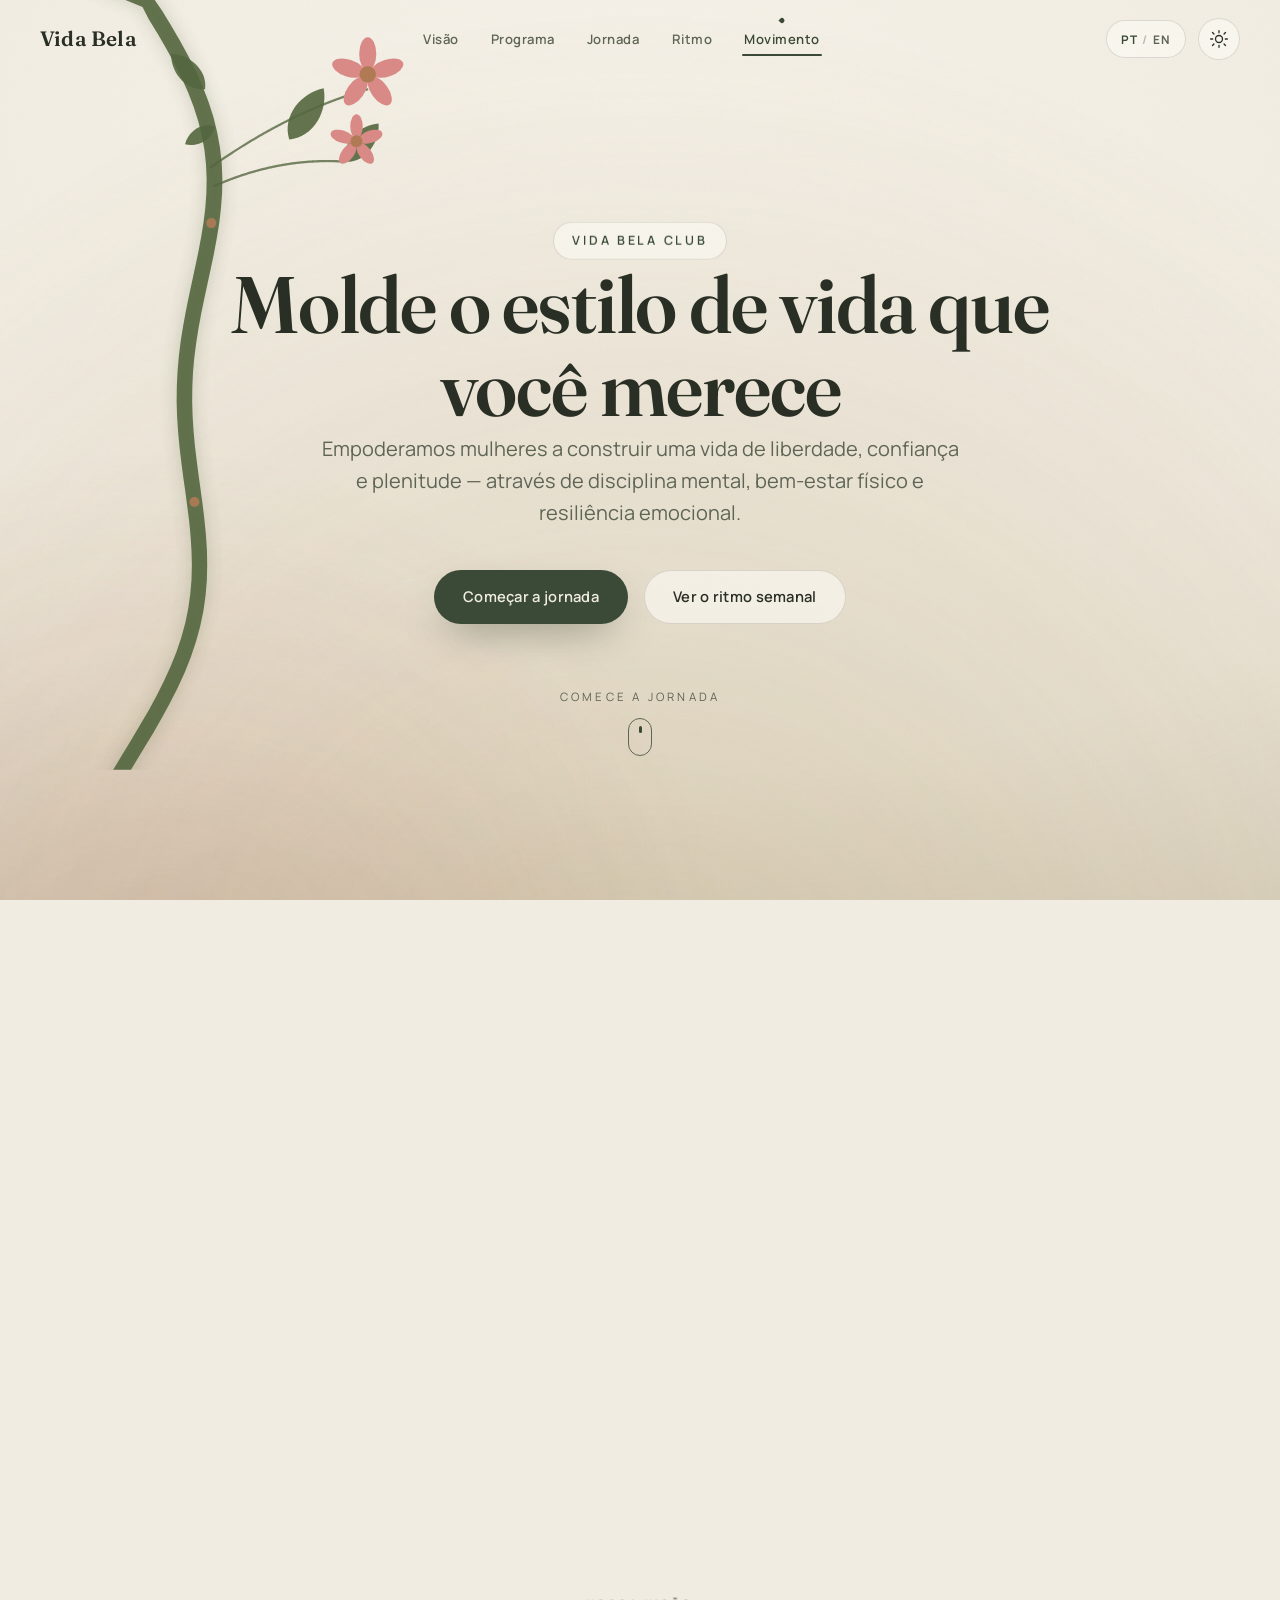
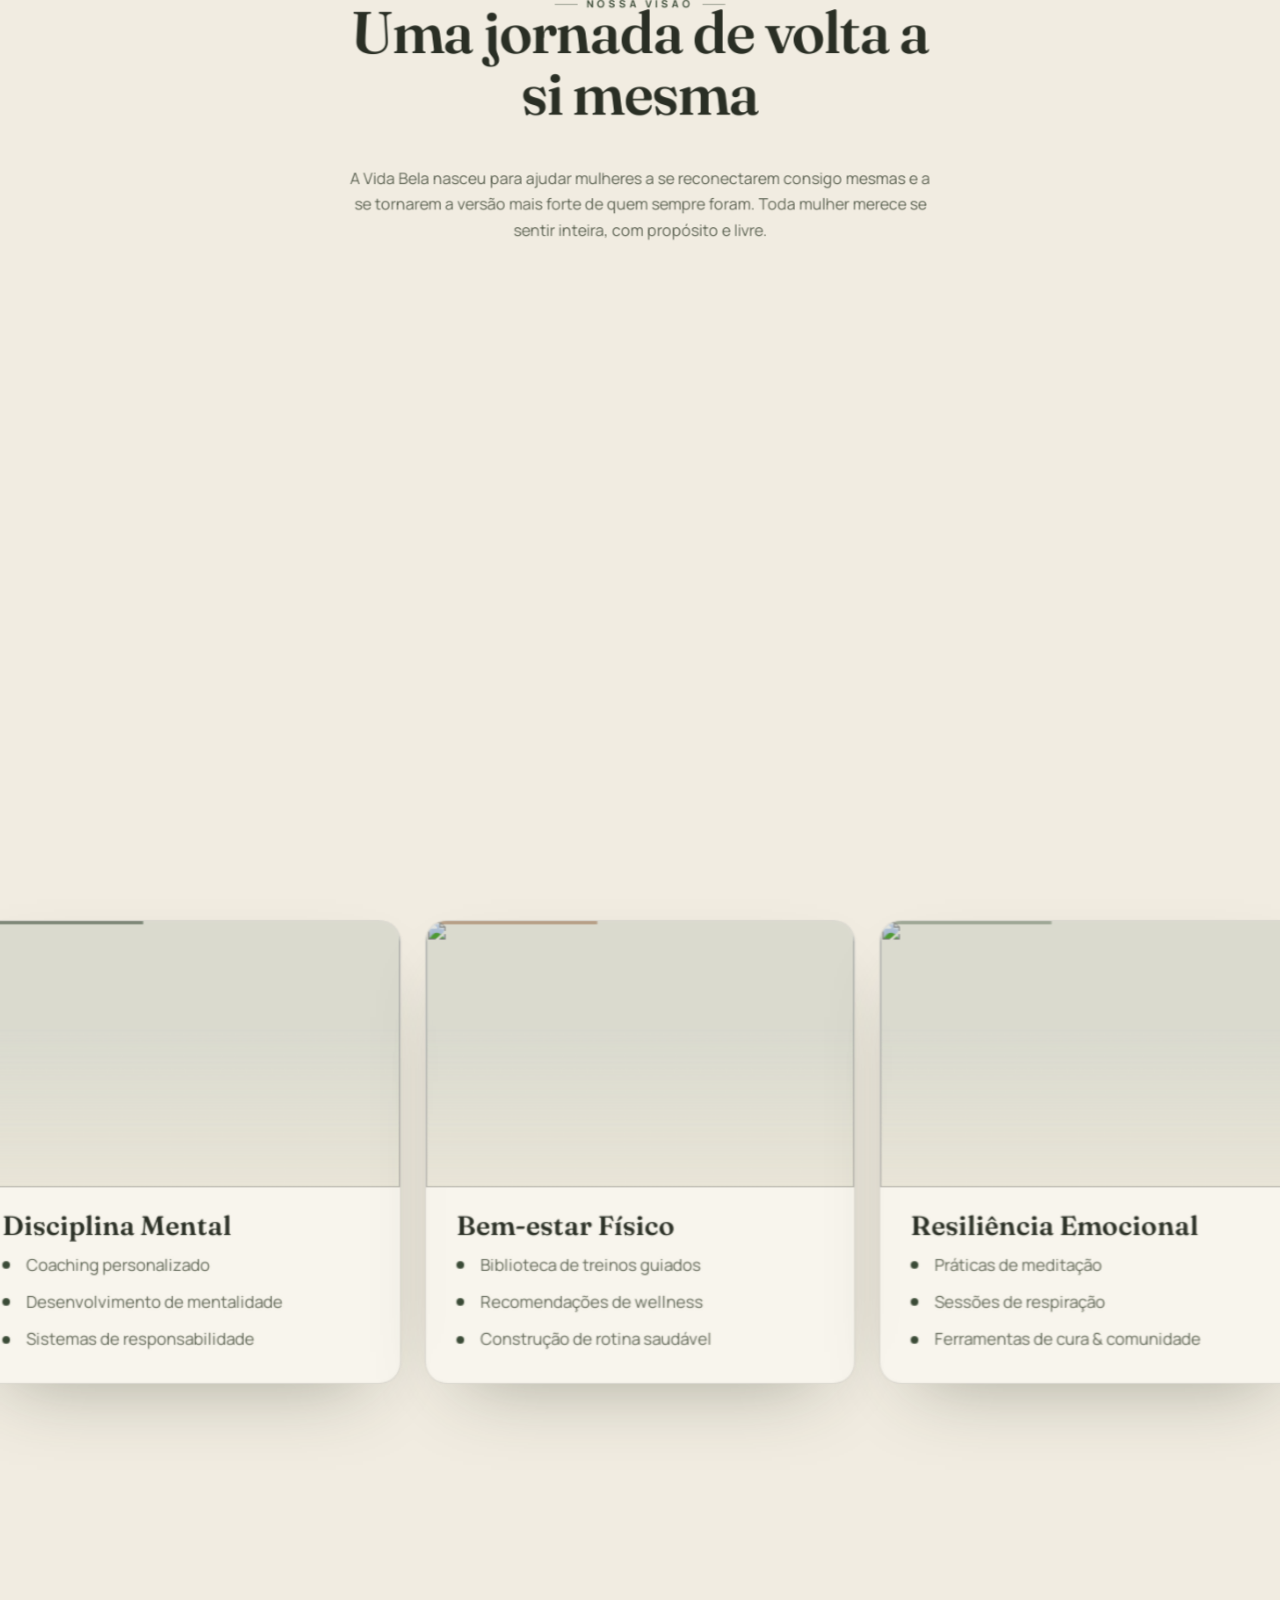
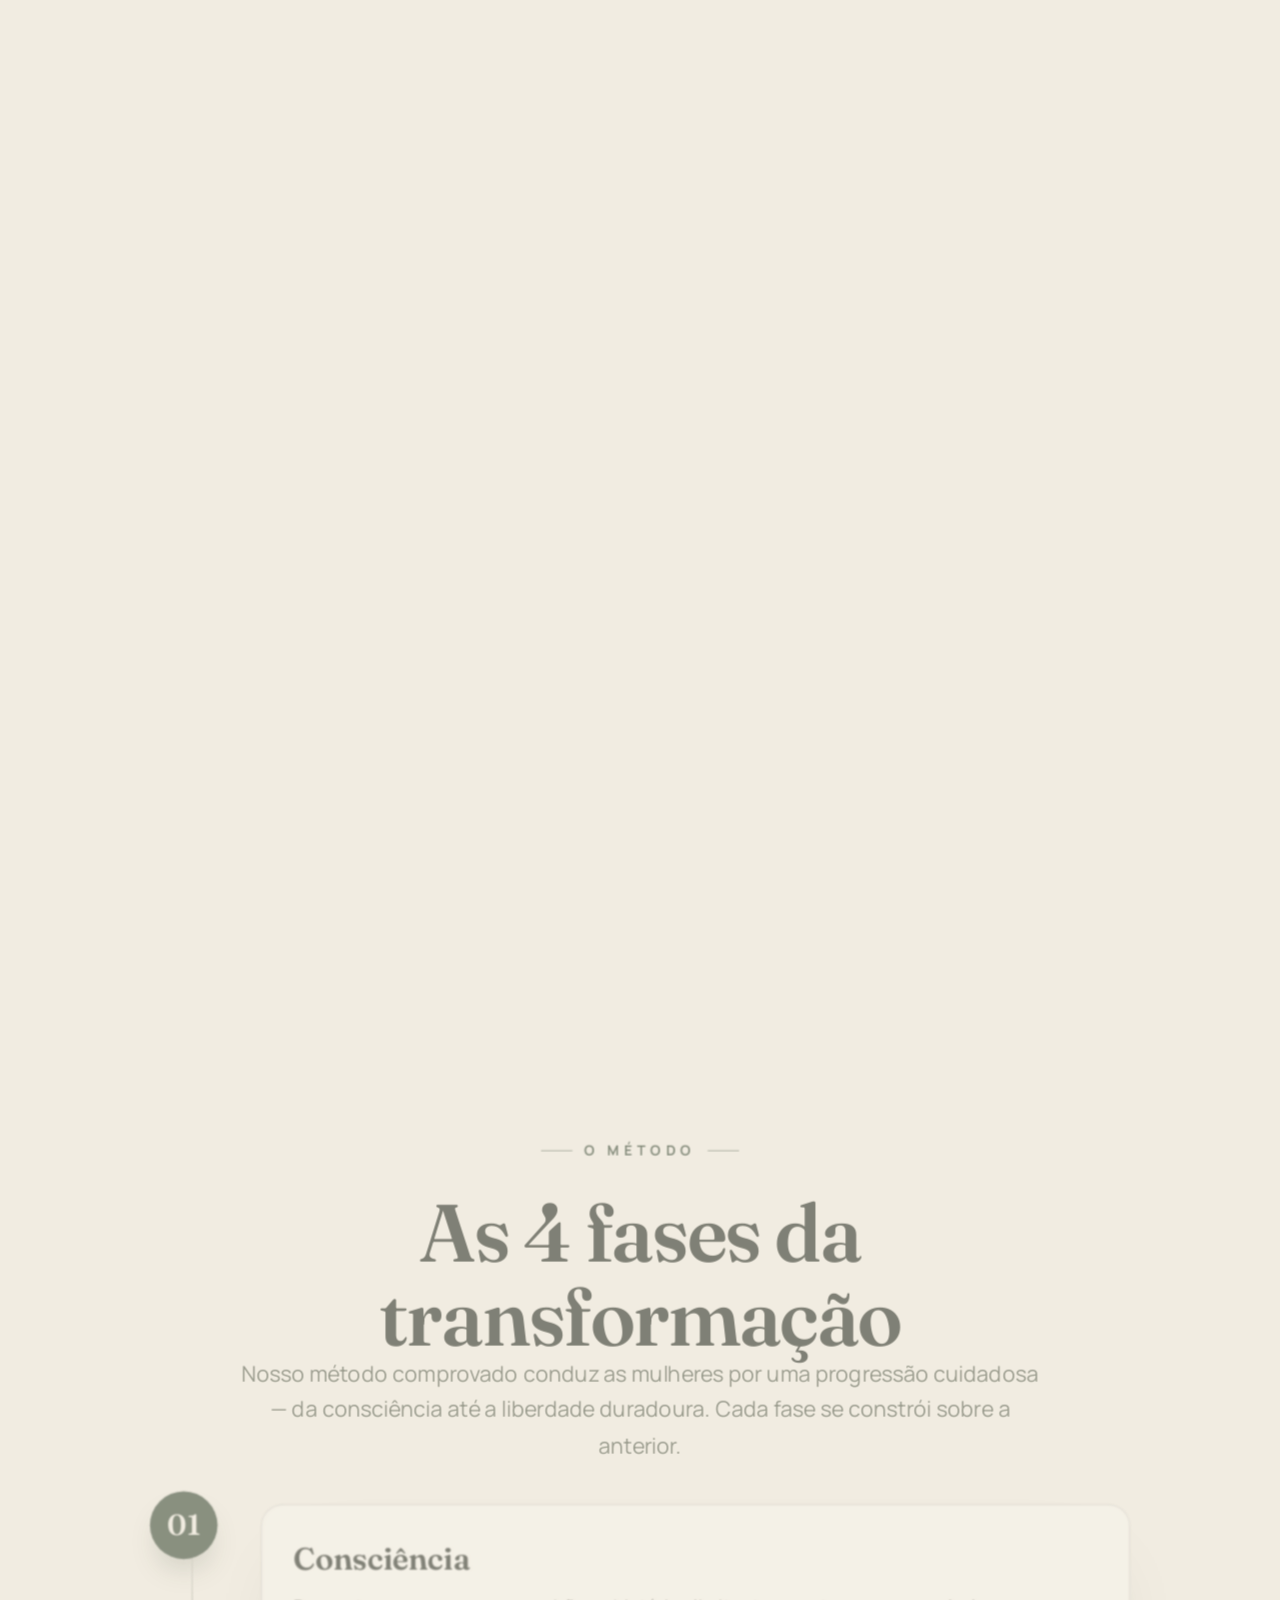
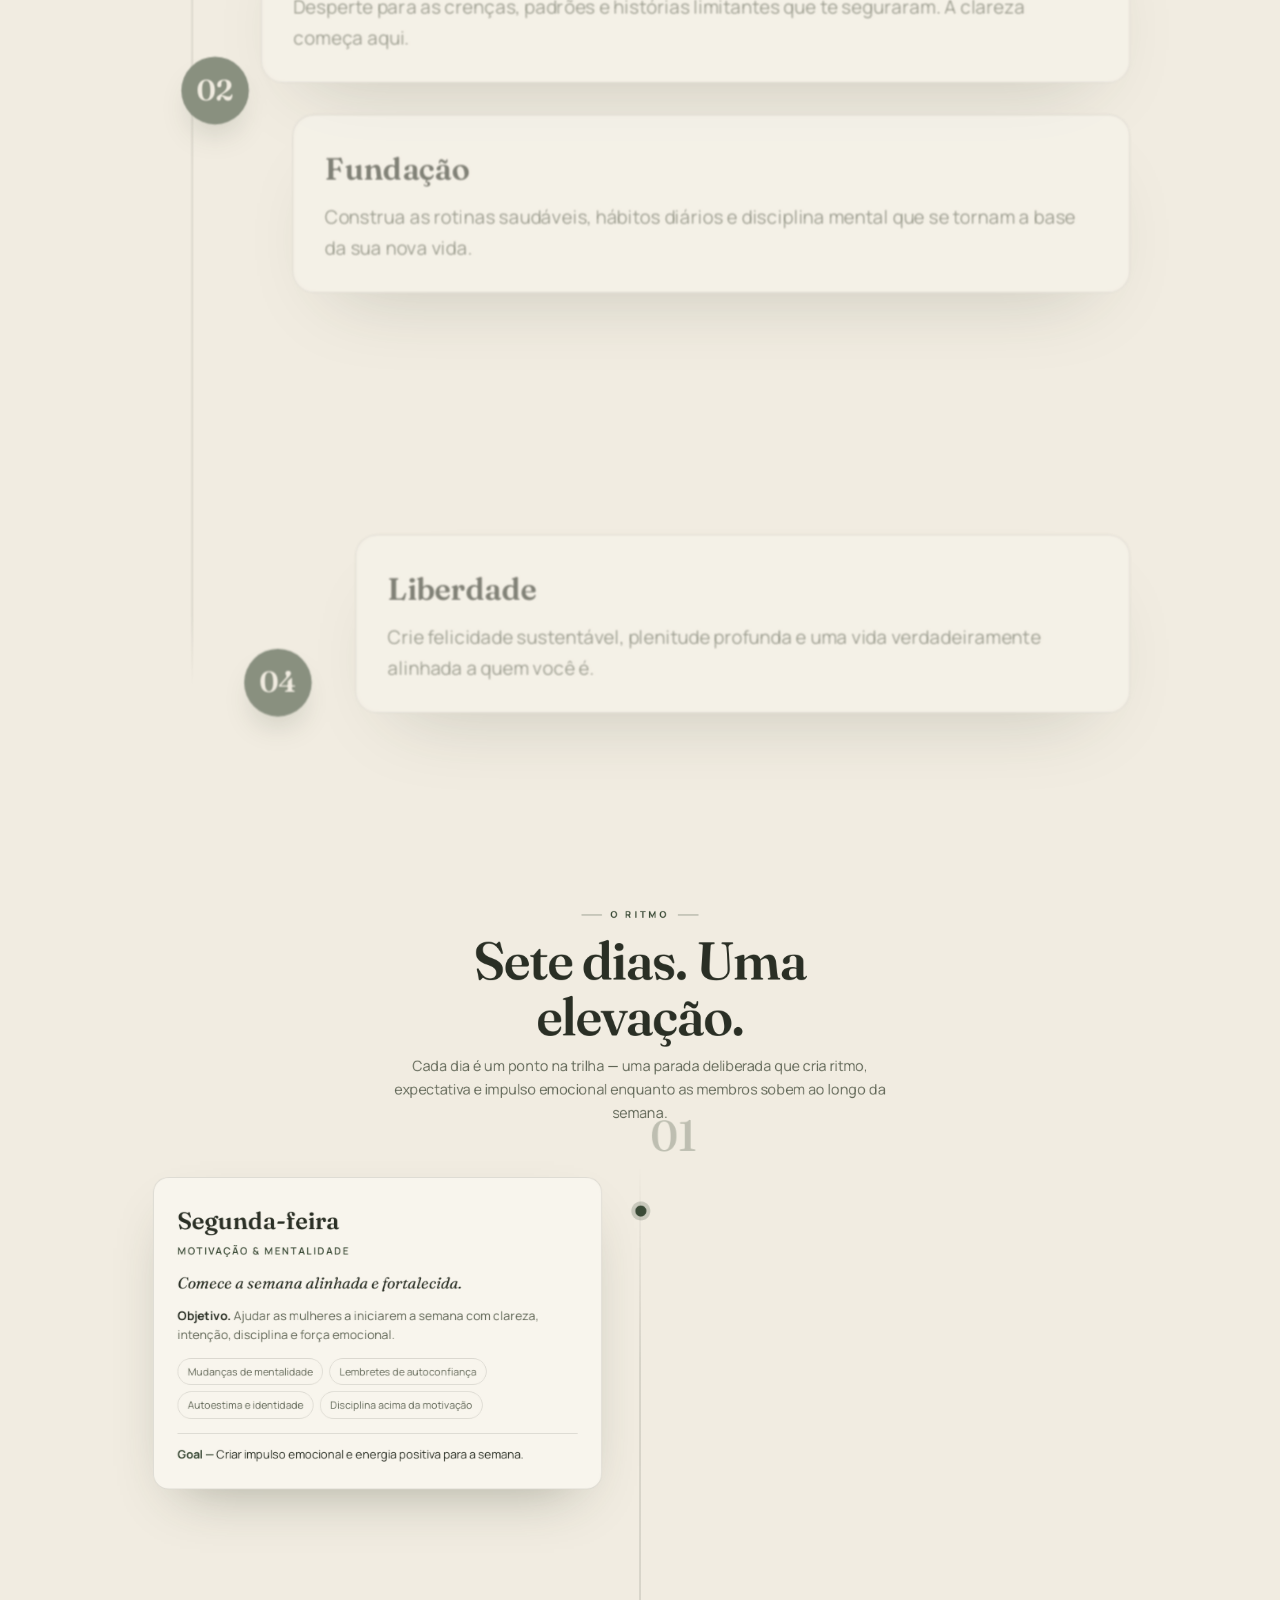
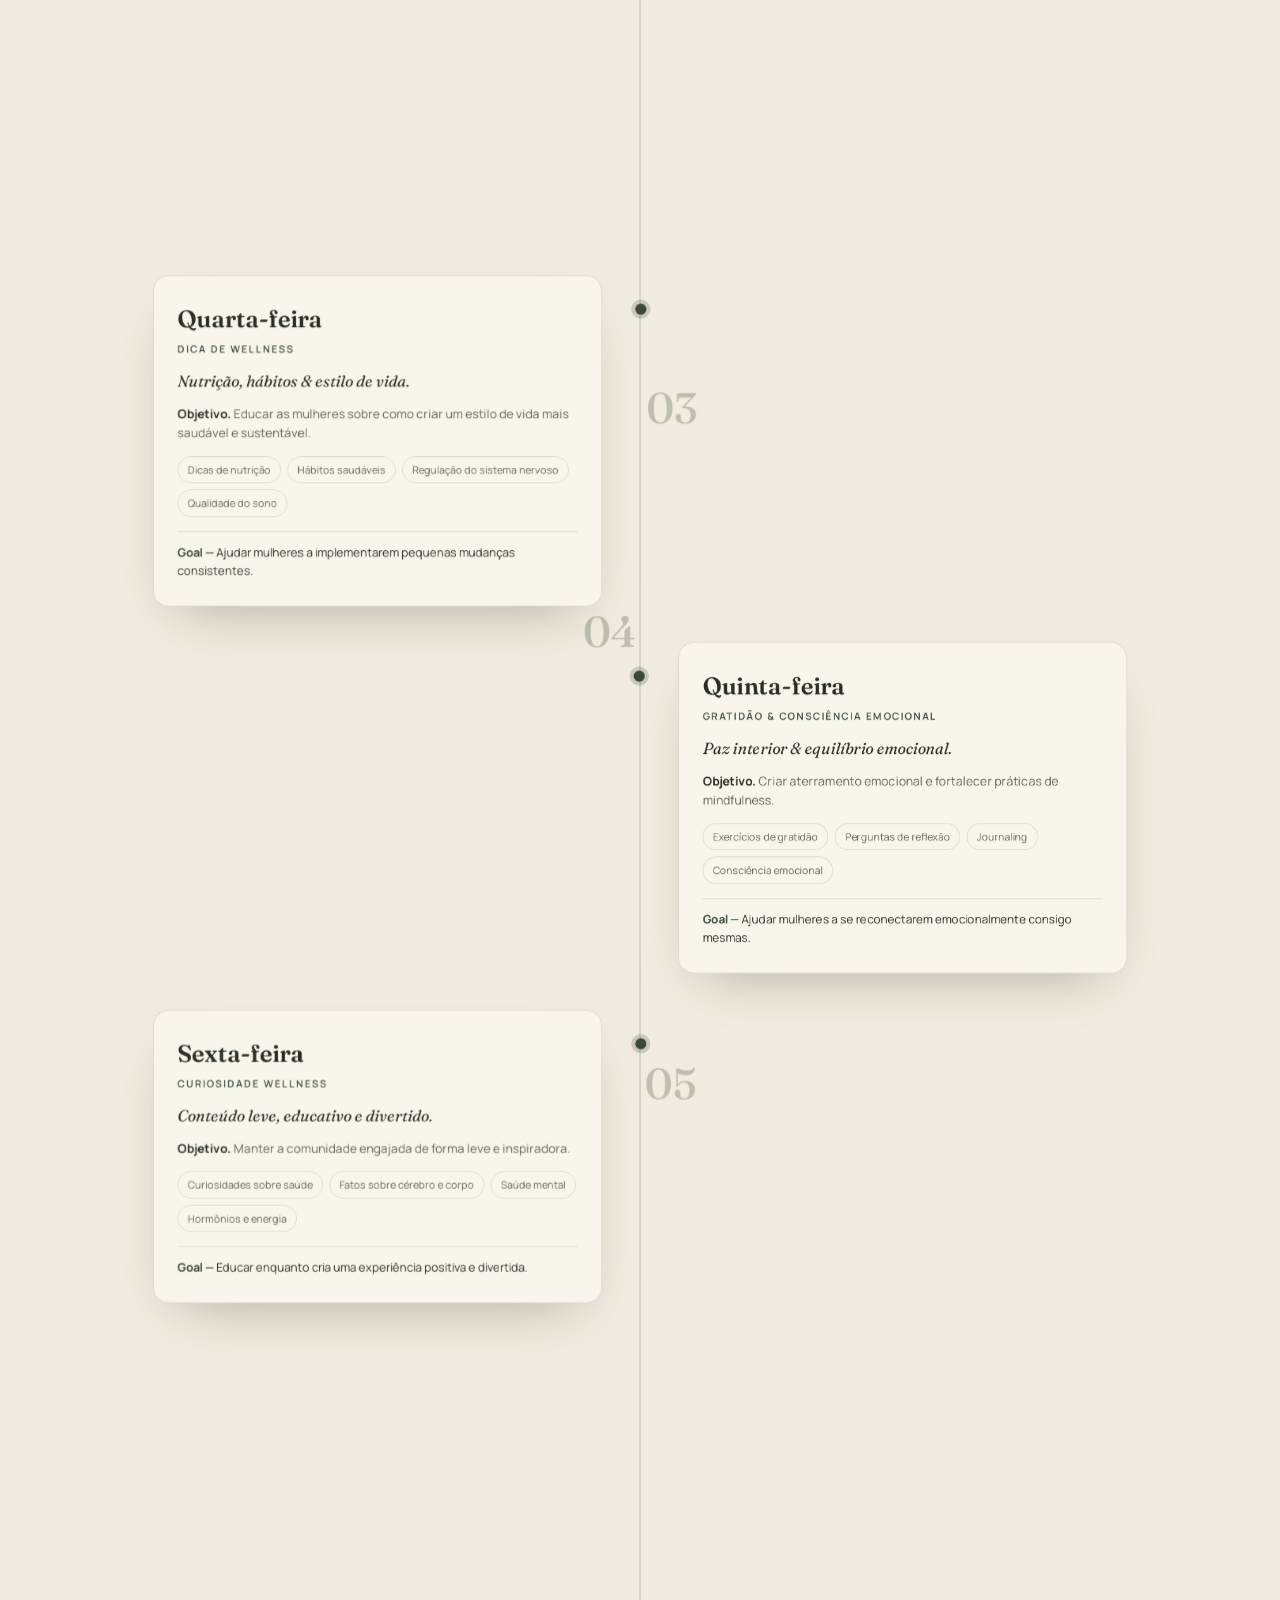
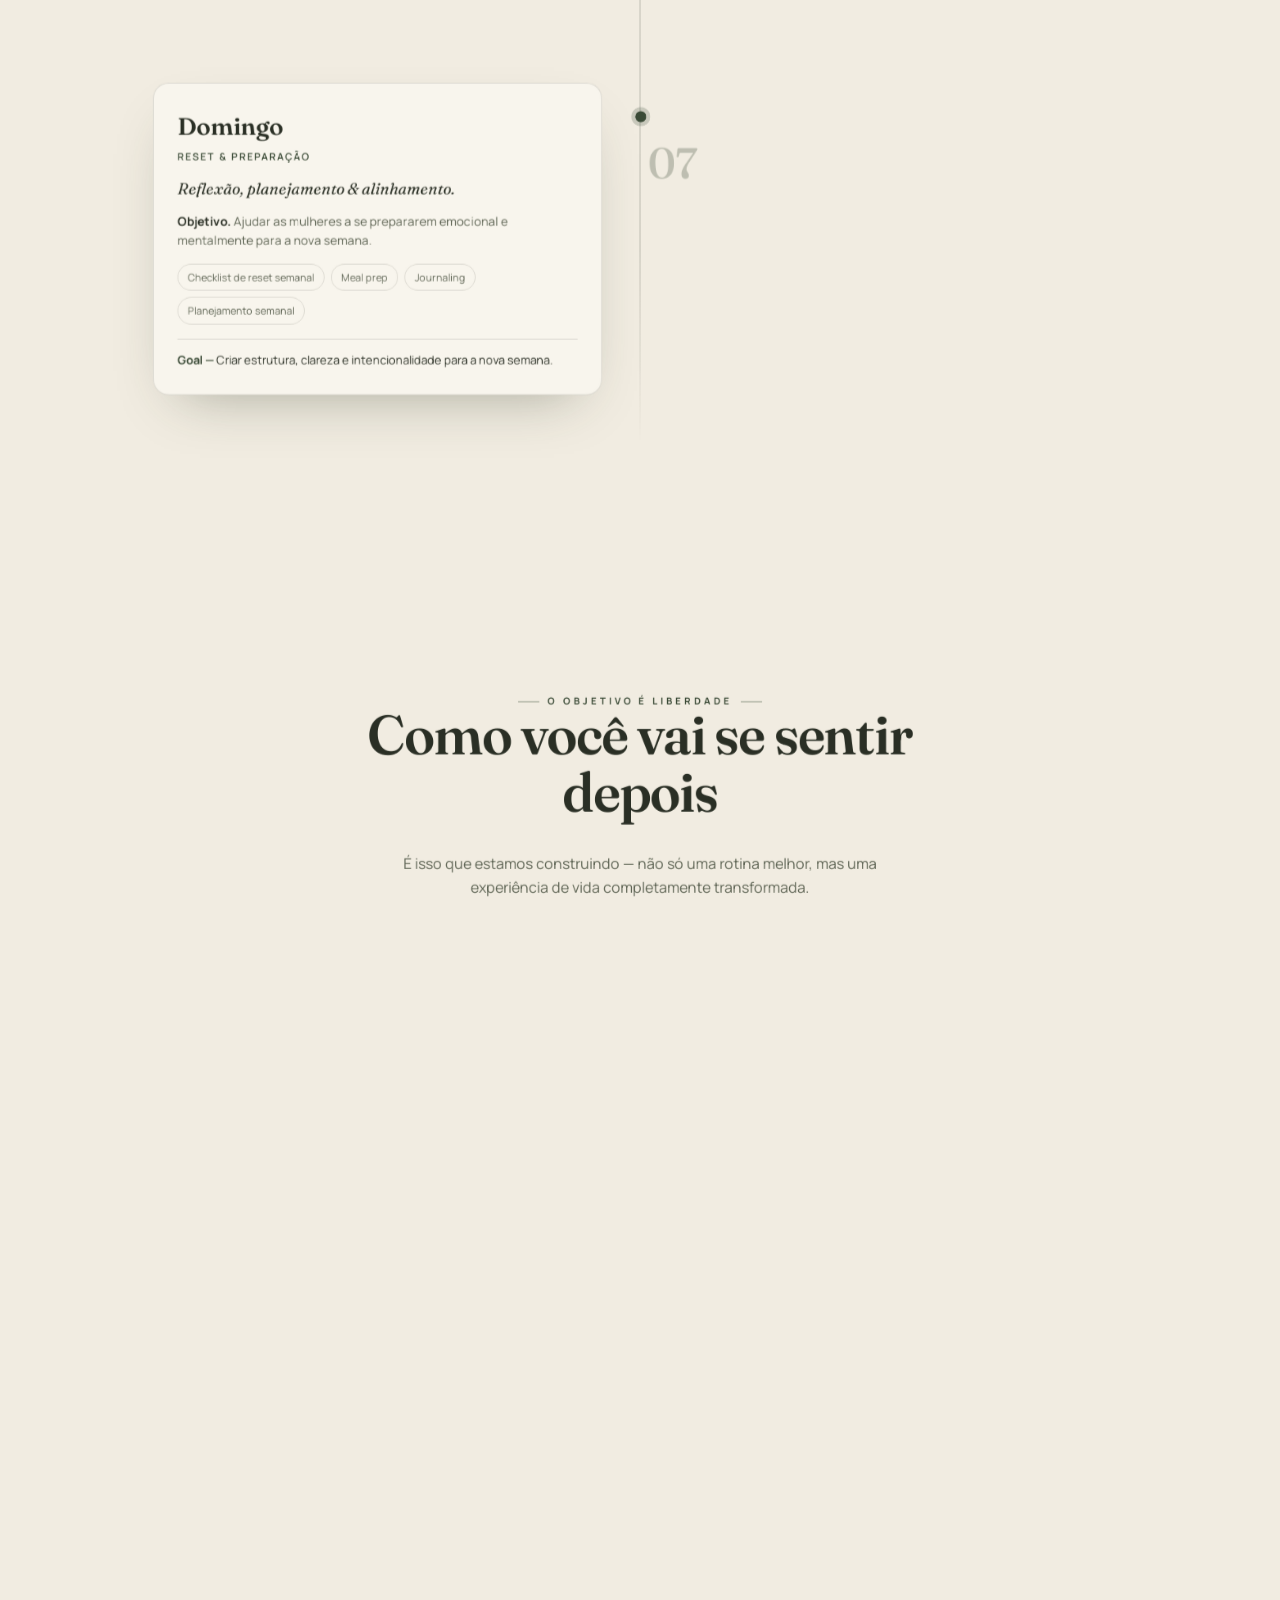
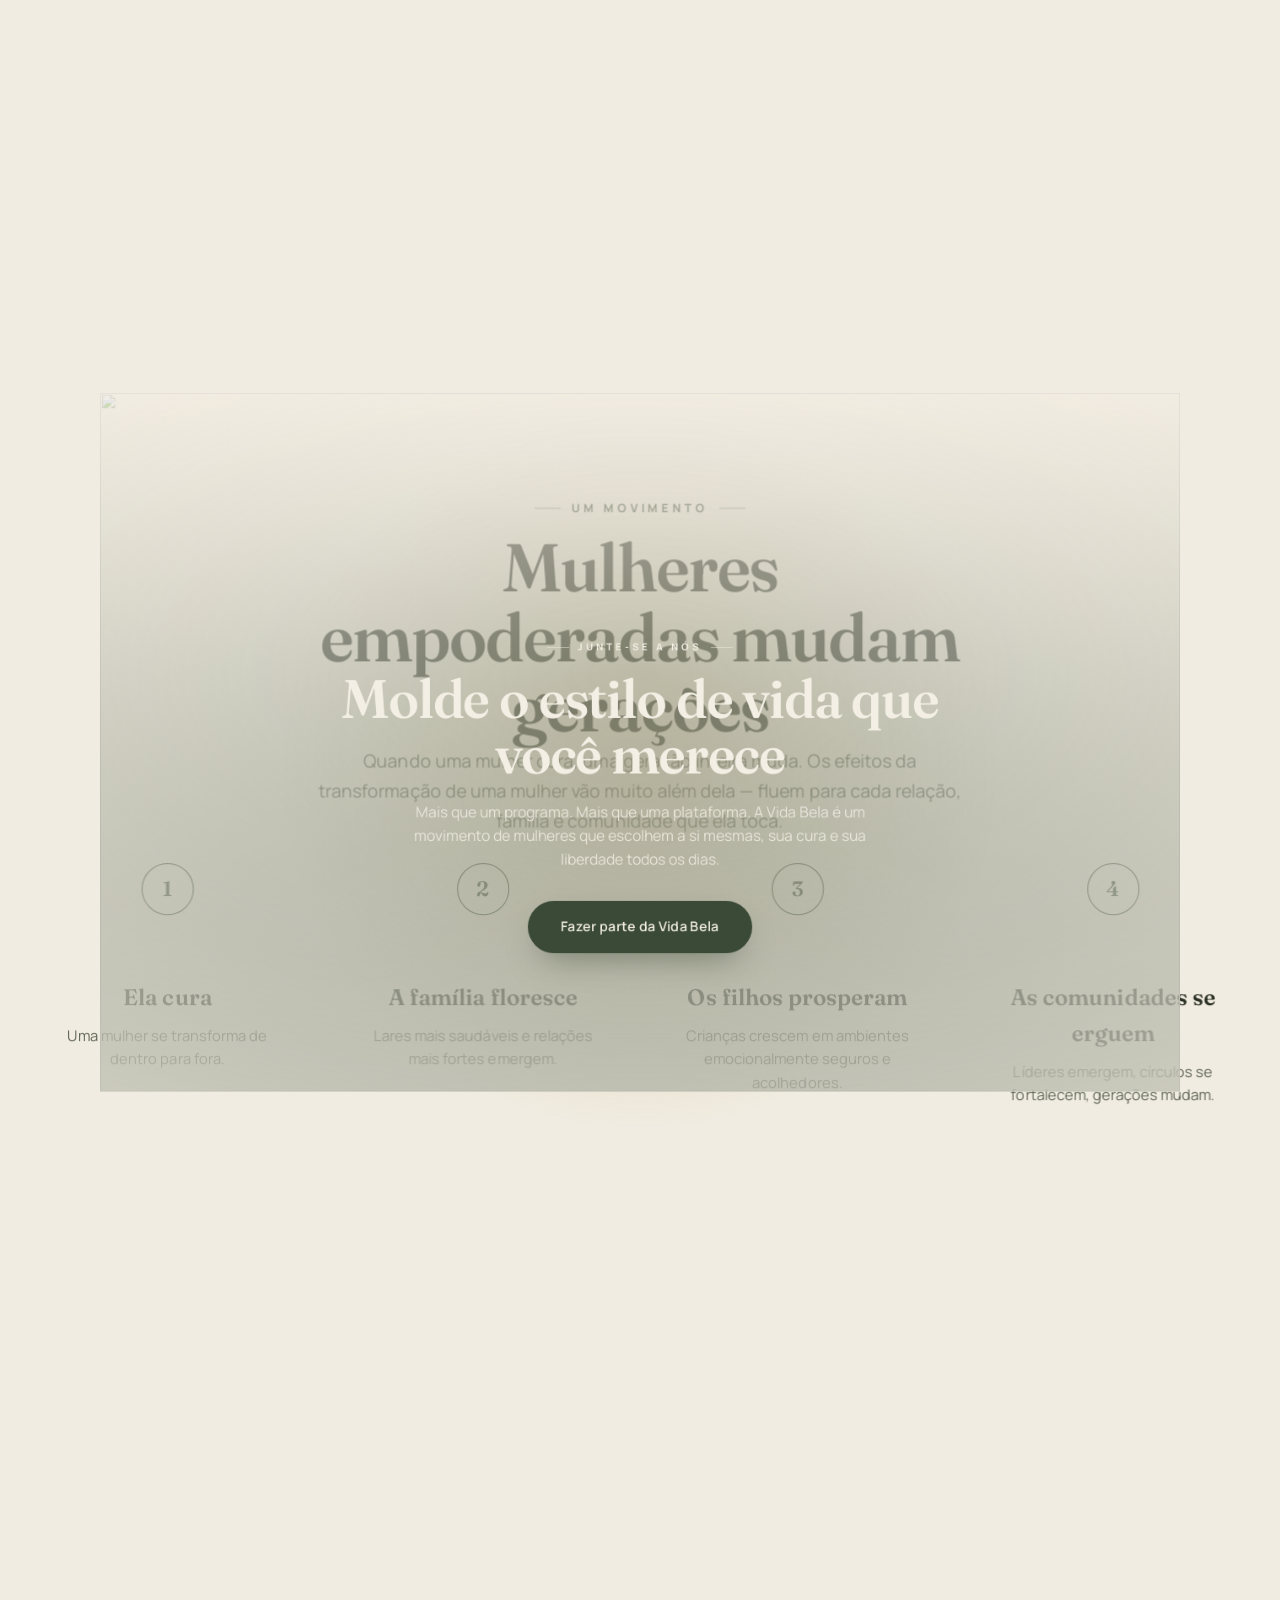
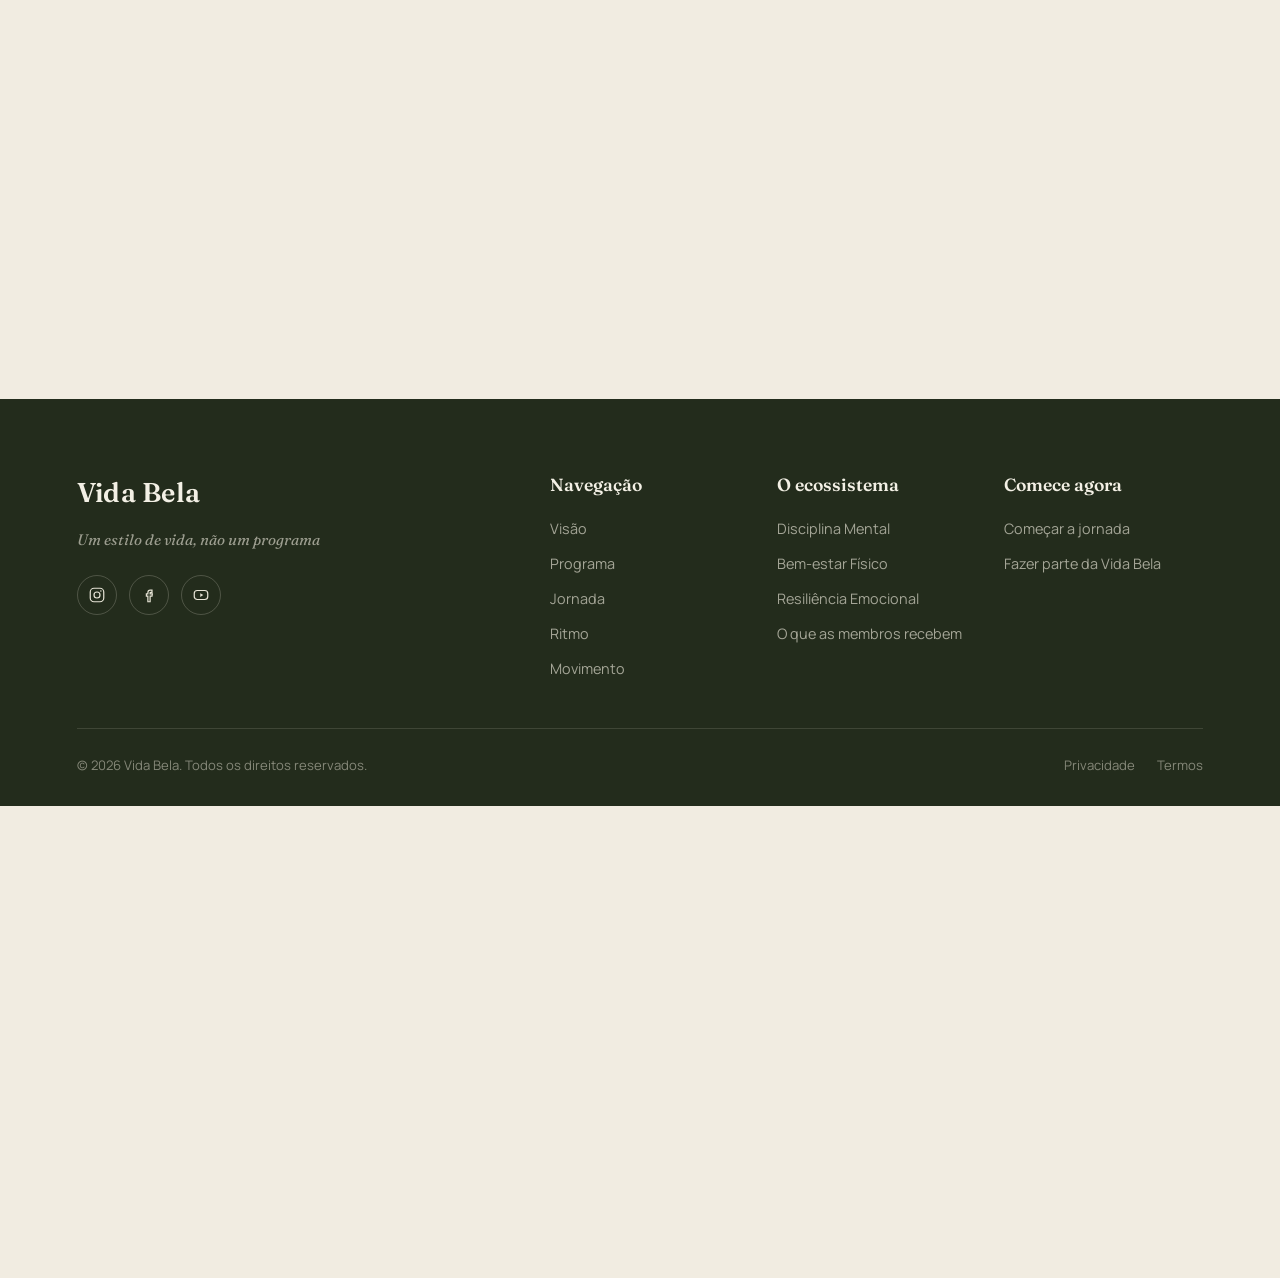
==== commit e3730dd2: "Realistic tapered branch, falling petals, intense parallax, wider bento UI Vine is now a filled tape" ====
--- a/index.html
+++ b/index.html
@@ -54,11 +54,16 @@
 
   <!-- ====================== CONTENT ====================== -->
   <main>
-    <!-- growing branch that threads the whole page and drives the scroll animation -->
-    <svg class="vine" id="vine" aria-hidden="true" preserveAspectRatio="none" xmlns="http://www.w3.org/2000/svg">
-      <path class="vine__path vine__path--glow" id="vinePathGlow" />
-      <path class="vine__path" id="vinePath" />
-      <g id="vineLeaves"></g>
+    <!-- realistic branch that threads the page; revealed top-down on scroll -->
+    <svg class="vine" id="vine" aria-hidden="true" xmlns="http://www.w3.org/2000/svg">
+      <defs>
+        <clipPath id="vineClip"><rect id="vineClipRect" x="0" y="0" width="100%" height="0" /></clipPath>
+      </defs>
+      <g clip-path="url(#vineClip)">
+        <path class="vine__branchGlow" id="vineBranchGlow" />
+        <path class="vine__branch" id="vineBranch" />
+        <g class="vine__sway" id="vineLeaves"></g>
+      </g>
     </svg>
     <!-- ---------- 1. HERO ---------- -->
     <section class="hero" id="hero">
@@ -476,6 +481,9 @@
       </div>
     </section>
   </main>
+
+  <!-- drifting petals, free of the branch -->
+  <div class="petalfall" id="petalfall" aria-hidden="true"></div>
 
   <!-- ====================== FOOTER ====================== -->
   <footer class="site-footer" id="footer">
--- a/styles.css
+++ b/styles.css
@@ -7,7 +7,7 @@
   --font-display: "Fraunces", Georgia, serif;
   --font-body: "Manrope", system-ui, sans-serif;
 
-  --maxw: 1180px;
+  --maxw: 1340px;
   --ease: cubic-bezier(0.22, 1, 0.36, 1);
 
   /* ---- LIGHT / CREME is the brand default (matches the deck) ---- */
@@ -195,7 +195,7 @@
 /* ============================================================
    THE VINE — branch that threads the page & draws on scroll
    ============================================================ */
-main { position: relative; }
+main { position: relative; perspective: 1600px; }
 .vine {
   position: absolute;
   top: 0; left: 0;
@@ -204,49 +204,89 @@
   pointer-events: none;
   overflow: visible;
 }
-main > section { position: relative; z-index: 1; }
-
-.vine__path {
-  fill: none;
-  stroke: var(--vine);
-  stroke-width: 3.5;
-  stroke-linecap: round;
-  stroke-linejoin: round;
-  opacity: 0.85;
-}
-.vine__path--glow {
-  stroke: var(--vine-glow);
-  stroke-width: 14;
-  opacity: 0.9;
-  filter: blur(6px);
-}
+/* sections sit forward of the vine and get scroll-linked depth (set in JS):
+   they rise from the back as they approach, then push toward the viewer and
+   recede as they scroll past — the "coming out of the screen" feel */
+main > section { position: relative; z-index: 1; transform-origin: center 42%; will-change: transform, opacity; }
+
+/* the branch is a filled, tapering shape (realistic) revealed via clip */
+.vine__branch { fill: var(--vine); opacity: 0.9; }
+.vine__branchGlow { fill: var(--vine-glow); filter: blur(9px); opacity: 0.85; }
+.vine__sway { transform-box: view-box; transform-origin: left top; animation: vineBreeze 9s ease-in-out infinite; }
+@keyframes vineBreeze {
+  0%, 100% { transform: translateX(0) rotate(0deg); }
+  50% { transform: translateX(6px) rotate(0.2deg); }
+}
+
+/* falling petals — drifting free of the branch for ambient life */
+.petalfall { position: fixed; inset: 0; z-index: 2; pointer-events: none; overflow: hidden; }
+.petal-fall {
+  position: absolute; top: -6vh;
+  border-radius: 0 65% 0 65%;
+  opacity: 0;
+  will-change: transform, opacity;
+  animation: petalFall linear infinite;
+}
+@keyframes petalFall {
+  0%   { opacity: 0; transform: translate3d(0, -8vh, 0) rotate(0deg); }
+  8%   { opacity: 0.75; }
+  50%  { transform: translate3d(40px, 50vh, 0) rotate(180deg); }
+  92%  { opacity: 0.5; }
+  100% { opacity: 0; transform: translate3d(-30px, 112vh, 0) rotate(420deg); }
+}
+/* leaves use individual transform props so idle sway (rotate) can run
+   independently of the bloom (scale) transition */
 .vine__leaf {
   fill: var(--vine);
   opacity: 0;
-  transform: scale(0) rotate(-12deg);
+  scale: 0;
   transform-box: fill-box;
   transform-origin: 50% 100%;
-  transition: opacity 0.7s var(--ease), transform 0.9s var(--ease);
-}
-.vine__leaf.bloom { opacity: 0.88; transform: scale(1) rotate(0deg); }
+  transition: opacity 0.7s var(--ease), scale 0.9s var(--ease);
+}
+.vine__leaf.bloom { opacity: 0.9; scale: 1; animation: leafSway 6s ease-in-out infinite; }
+
 .vine__twig {
   fill: none;
   stroke: var(--vine);
   stroke-width: 2.5;
   stroke-linecap: round;
   opacity: 0;
+  stroke-dasharray: 1 1;
   transition: opacity 0.7s var(--ease);
 }
-.vine__twig.bloom { opacity: 0.7; }
+.vine__twig.bloom { opacity: 0.78; }
+
 .vine__bud {
   fill: var(--clay);
   opacity: 0;
-  transform: scale(0);
+  scale: 0;
   transform-box: fill-box;
   transform-origin: center;
-  transition: opacity 0.6s var(--ease), transform 0.7s var(--ease);
-}
-.vine__bud.bloom { opacity: 0.9; transform: scale(1); }
+  transition: opacity 0.6s var(--ease), scale 0.7s var(--ease);
+}
+.vine__bud.bloom { opacity: 0.9; scale: 1; }
+
+/* flowers — petals around a warm center, with a gentle idle bloom-breathe */
+.vine__flower {
+  opacity: 0;
+  scale: 0;
+  transform-box: fill-box;
+  transform-origin: center;
+  transition: opacity 0.8s var(--ease), scale 1s var(--ease);
+}
+.vine__flower.bloom { opacity: 1; scale: 1; animation: flowerBreathe 7s ease-in-out infinite; }
+.vine__flower .petal { fill: var(--bloom-petal, #d98a86); }
+.vine__flower .core { fill: var(--clay); }
+
+@keyframes leafSway {
+  0%, 100% { rotate: -5deg; }
+  50% { rotate: 5deg; }
+}
+@keyframes flowerBreathe {
+  0%, 100% { rotate: -6deg; }
+  50% { rotate: 6deg; }
+}
 
 /* ============================================================
    TOP BAR  (brand + language + theme)
@@ -408,19 +448,25 @@
 }
 .lottie-accent--lg { width: 104px; height: 104px; margin-bottom: 6px; }
 .eyebrow {
-  font-size: 0.74rem; letter-spacing: 0.32em; text-transform: uppercase;
-  color: var(--accent); font-weight: 600;
+  display: inline-flex; align-items: center; gap: 10px;
+  font-size: 0.72rem; letter-spacing: 0.34em; text-transform: uppercase;
+  color: var(--accent); font-weight: 700;
+}
+/* a small leaf glyph + flanking lines mark each eyebrow */
+.eyebrow::before, .eyebrow::after {
+  content: ""; width: 26px; height: 1px; background: currentColor; opacity: 0.5;
 }
 .eyebrow--light { color: var(--accent); }
 .section-head h2, .summit h2 {
   font-family: var(--font-display);
   font-weight: 600;
-  line-height: 1.08;
-  letter-spacing: -0.01em;
-  margin: 14px 0 18px;
-  font-size: clamp(2rem, 5vw, 3.4rem);
-}
-.section-head p { color: var(--text-dim); font-size: 1.05rem; }
+  line-height: 1.04;
+  letter-spacing: -0.018em;
+  margin: 18px 0 20px;
+  font-size: clamp(2.4rem, 5.6vw, 4.2rem);
+}
+.section-head h2 em, .summit h2 em { font-style: italic; color: var(--clay); }
+.section-head p { color: var(--text-dim); font-size: clamp(1.02rem, 1.4vw, 1.15rem); line-height: 1.65; }
 
 /* Buttons */
 .btn {
@@ -658,6 +704,7 @@
 .cards--4 { grid-template-columns: repeat(auto-fit, minmax(220px, 1fr)); }
 
 .card {
+  position: relative;
   background: var(--card-bg);
   border: 1px solid var(--card-brd);
   border-radius: 20px;
@@ -666,9 +713,23 @@
   -webkit-backdrop-filter: blur(14px);
   box-shadow: var(--card-shadow);
   transform-style: preserve-3d;
-  transition: box-shadow 0.5s var(--ease), border-color 0.5s var(--ease);
+  transition: box-shadow 0.5s var(--ease), border-color 0.5s var(--ease), transform 0.5s var(--ease);
   overflow: hidden;
 }
+/* a colored accent edge gives each card identity and breaks the uniform grid */
+.card::before {
+  content: "";
+  position: absolute; top: 0; left: 0; right: 0; height: 3px;
+  background: var(--card-accent, var(--accent));
+  opacity: 0.55;
+  transform: scaleX(0.4); transform-origin: left;
+  transition: transform 0.5s var(--ease), opacity 0.5s var(--ease);
+}
+.card:hover::before { transform: scaleX(1); opacity: 1; }
+.card:hover { transform: translateY(-6px); box-shadow: 0 40px 80px -36px rgba(40, 55, 35, 0.5); border-color: color-mix(in srgb, var(--card-accent, var(--accent)) 50%, var(--card-brd)); }
+.cards .card:nth-child(3n+1) { --card-accent: var(--forest); }
+.cards .card:nth-child(3n+2) { --card-accent: var(--clay); }
+.cards .card:nth-child(3n+3) { --card-accent: var(--sage); }
 /* photo header inside a card — tinted toward brand green for cohesion */
 .card--media { padding-top: 0; }
 .card__media {
@@ -694,14 +755,42 @@
   mix-blend-mode: normal;
 }
 .card__n {
+  display: inline-grid; place-items: center;
+  width: 44px; height: 44px; margin-bottom: 16px;
+  border-radius: 50%;
+  border: 1px solid color-mix(in srgb, var(--card-accent, var(--accent)) 55%, transparent);
   font-family: var(--font-display);
-  font-size: 1.5rem; color: var(--accent); font-weight: 600;
-  display: block; margin-bottom: 14px; opacity: 0.85;
-}
-.card h3 { font-family: var(--font-display); font-size: 1.5rem; font-weight: 600; margin-bottom: 10px; line-height: 1.12; }
-.card p { color: var(--text-dim); font-size: 0.95rem; }
+  font-size: 1.15rem; color: var(--card-accent, var(--accent)); font-weight: 600;
+}
+.card h3 { font-family: var(--font-display); font-size: 1.55rem; font-weight: 600; margin-bottom: 10px; line-height: 1.1; }
+.card p { color: var(--text-dim); font-size: 0.96rem; line-height: 1.6; }
 .card--quiet { background: color-mix(in srgb, var(--card-bg) 72%, transparent); }
 .card--quiet h3 { color: var(--clay); }
+
+/* ---------- MEMBERSHIP — bento arrangement (varied, intentional) ---------- */
+.membership .cards {
+  display: grid;
+  grid-template-columns: repeat(6, 1fr);
+  grid-auto-rows: 250px;
+  gap: 16px;
+}
+.membership .card { display: flex; flex-direction: column; }
+.membership .card .card__media { aspect-ratio: auto; flex: 1 1 auto; min-height: 92px; margin: -1px -28px 16px; }
+.membership .card:nth-child(1) { grid-column: 1 / 4; grid-row: 1 / 3; }
+.membership .card:nth-child(1) h3 { font-size: 2rem; }
+.membership .card:nth-child(2) { grid-column: 4 / 7; grid-row: 1 / 2; }
+.membership .card:nth-child(3) { grid-column: 4 / 7; grid-row: 2 / 3; }
+.membership .card:nth-child(4) { grid-column: 1 / 3; grid-row: 3 / 4; }
+.membership .card:nth-child(5) { grid-column: 3 / 5; grid-row: 3 / 4; }
+.membership .card:nth-child(6) { grid-column: 5 / 7; grid-row: 3 / 4; }
+@media (max-width: 860px) {
+  .membership .cards { grid-template-columns: repeat(2, 1fr); grid-auto-rows: auto; }
+  .membership .card { grid-column: auto !important; grid-row: auto !important; }
+  .membership .card .card__media { aspect-ratio: 16 / 10; flex: none; }
+}
+
+/* keep the weekly chips scannable — show the essential few */
+.day__ideas li:nth-child(n+5) { display: none; }
 .card--list ul { margin-top: 6px; display: flex; flex-direction: column; gap: 10px; }
 .card--list li {
   position: relative;
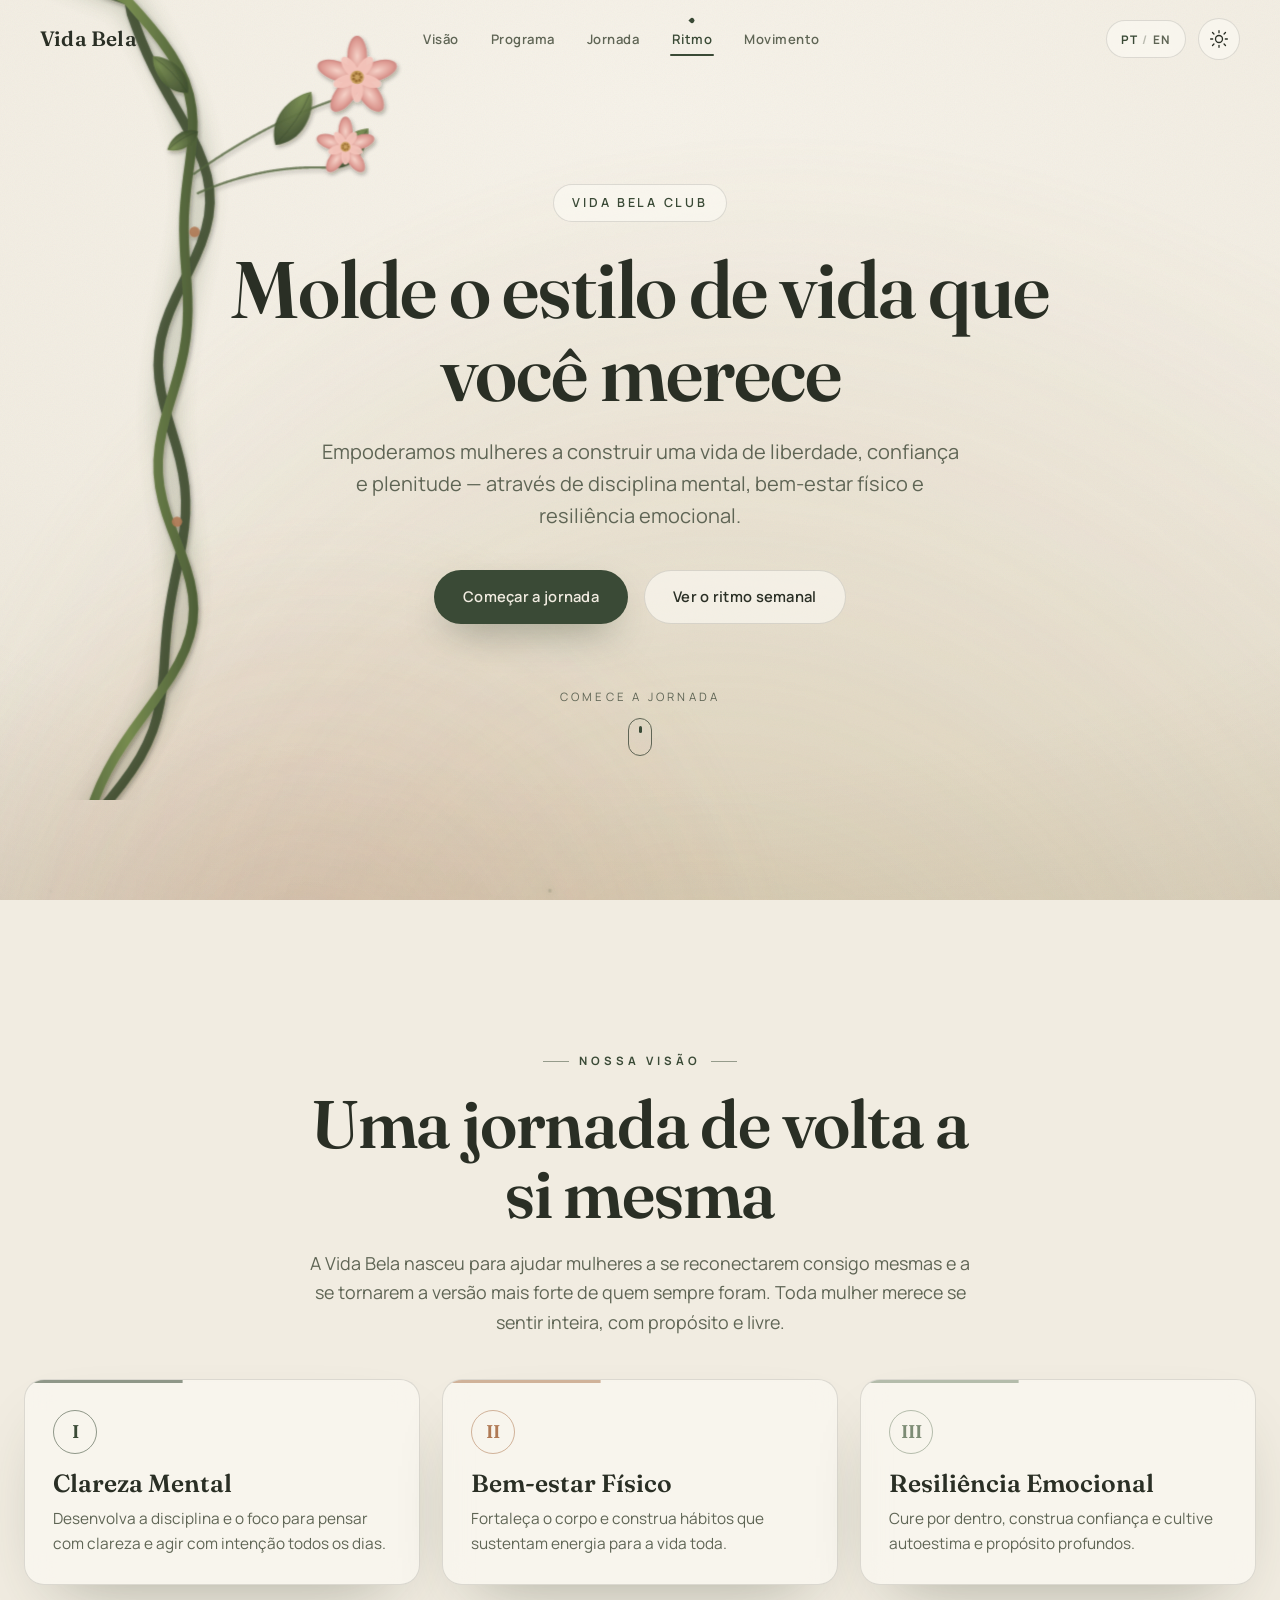
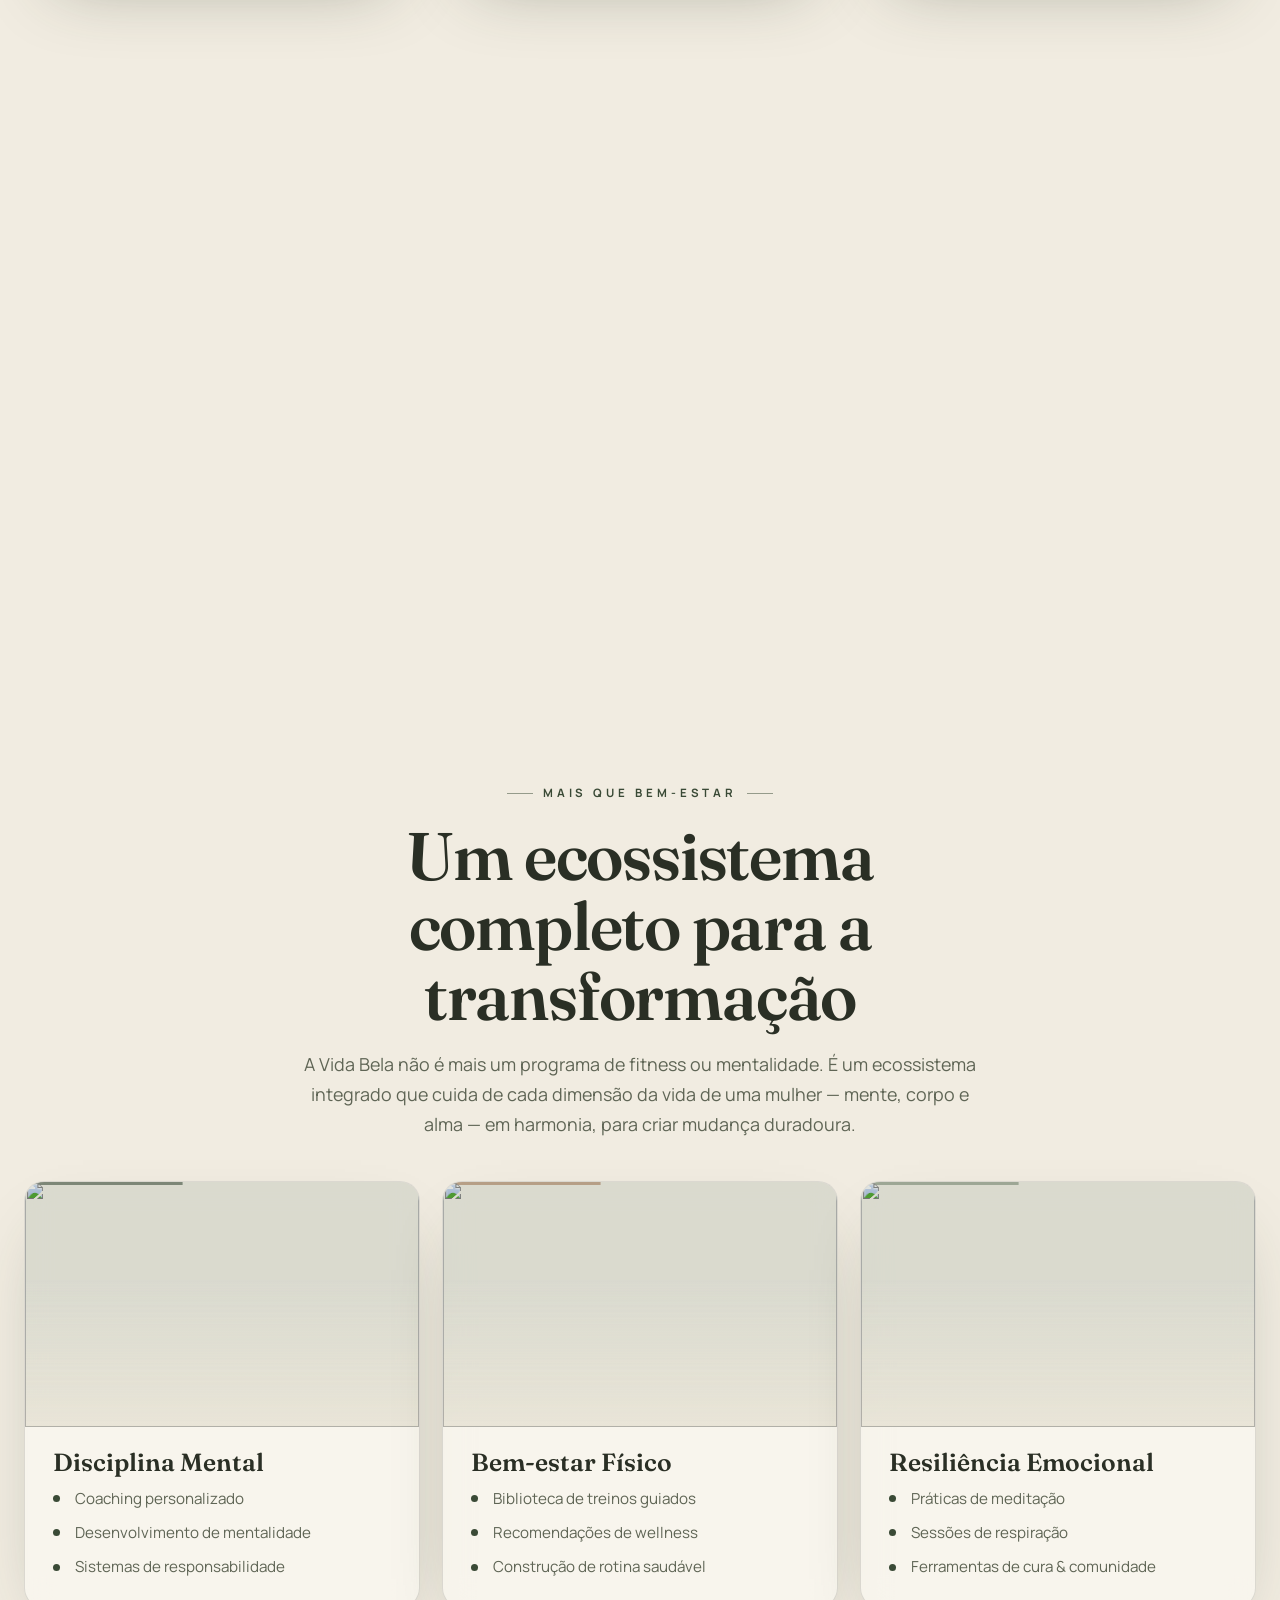
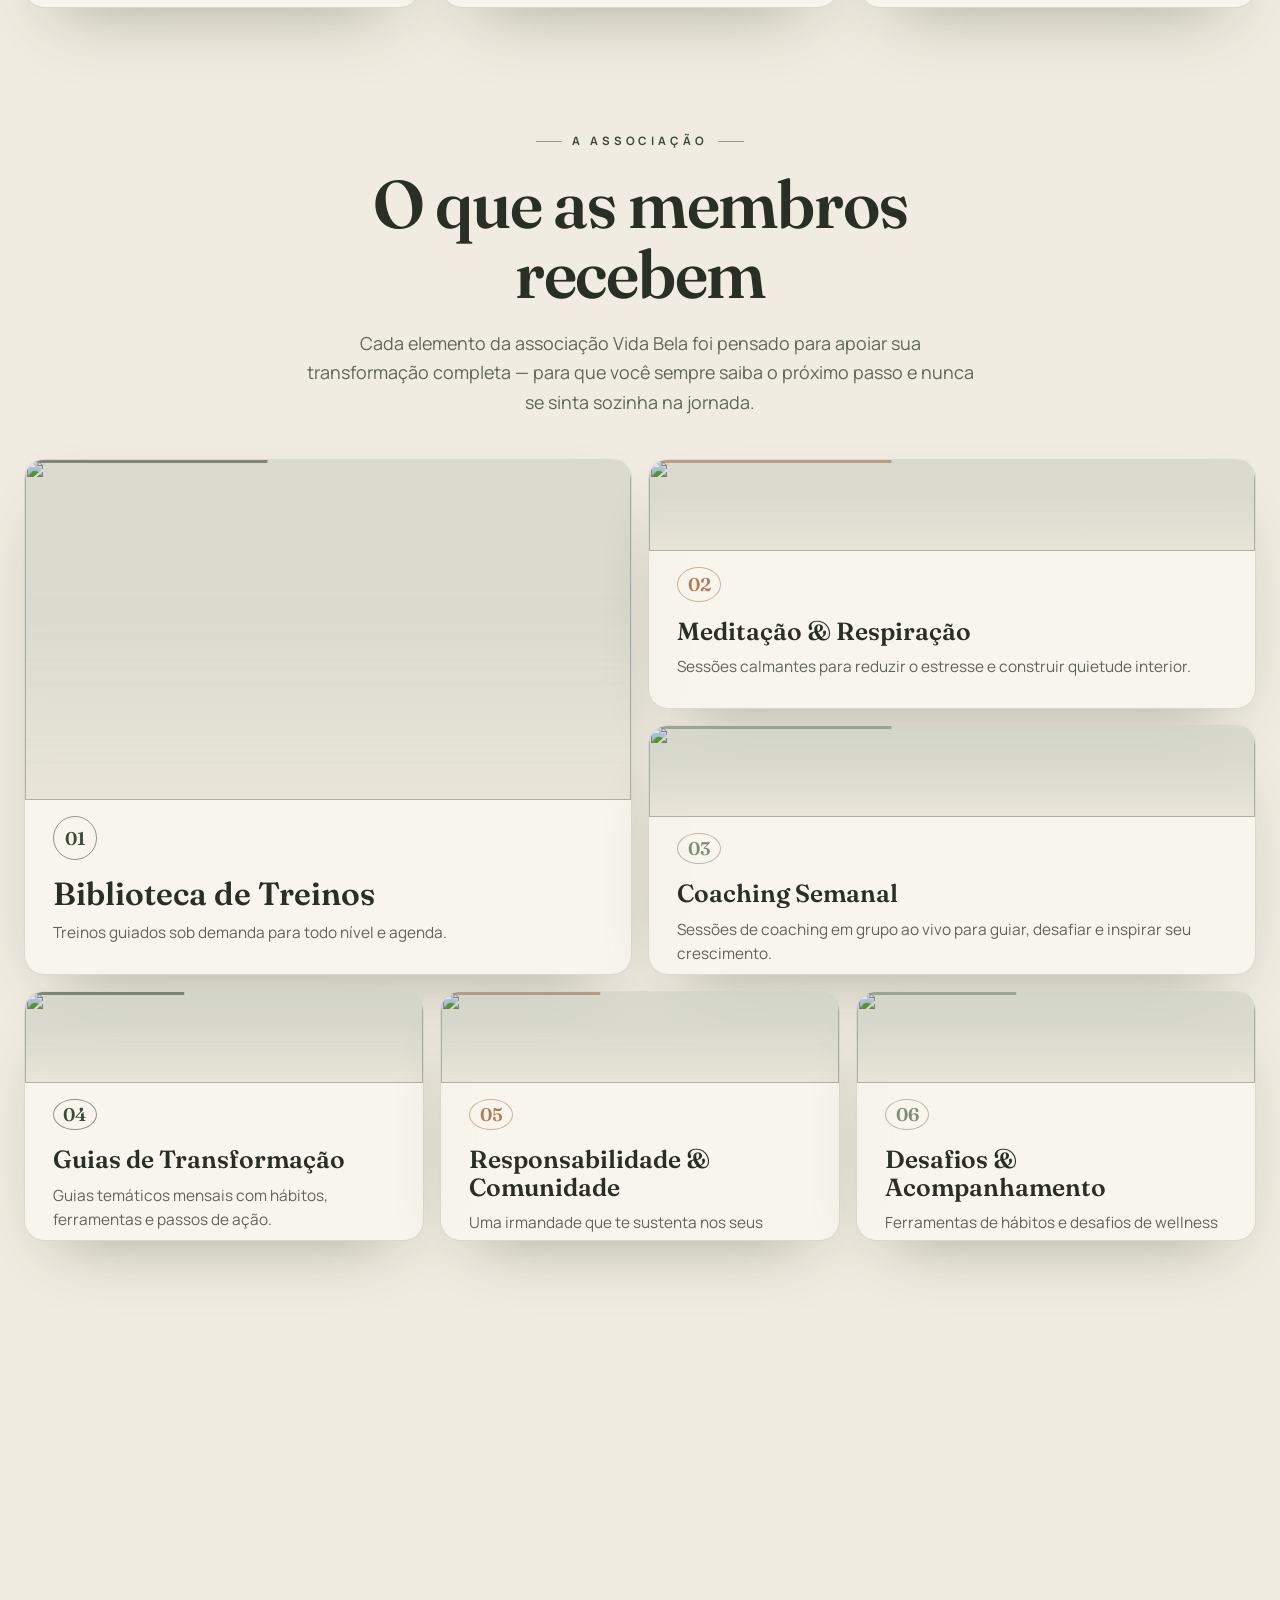
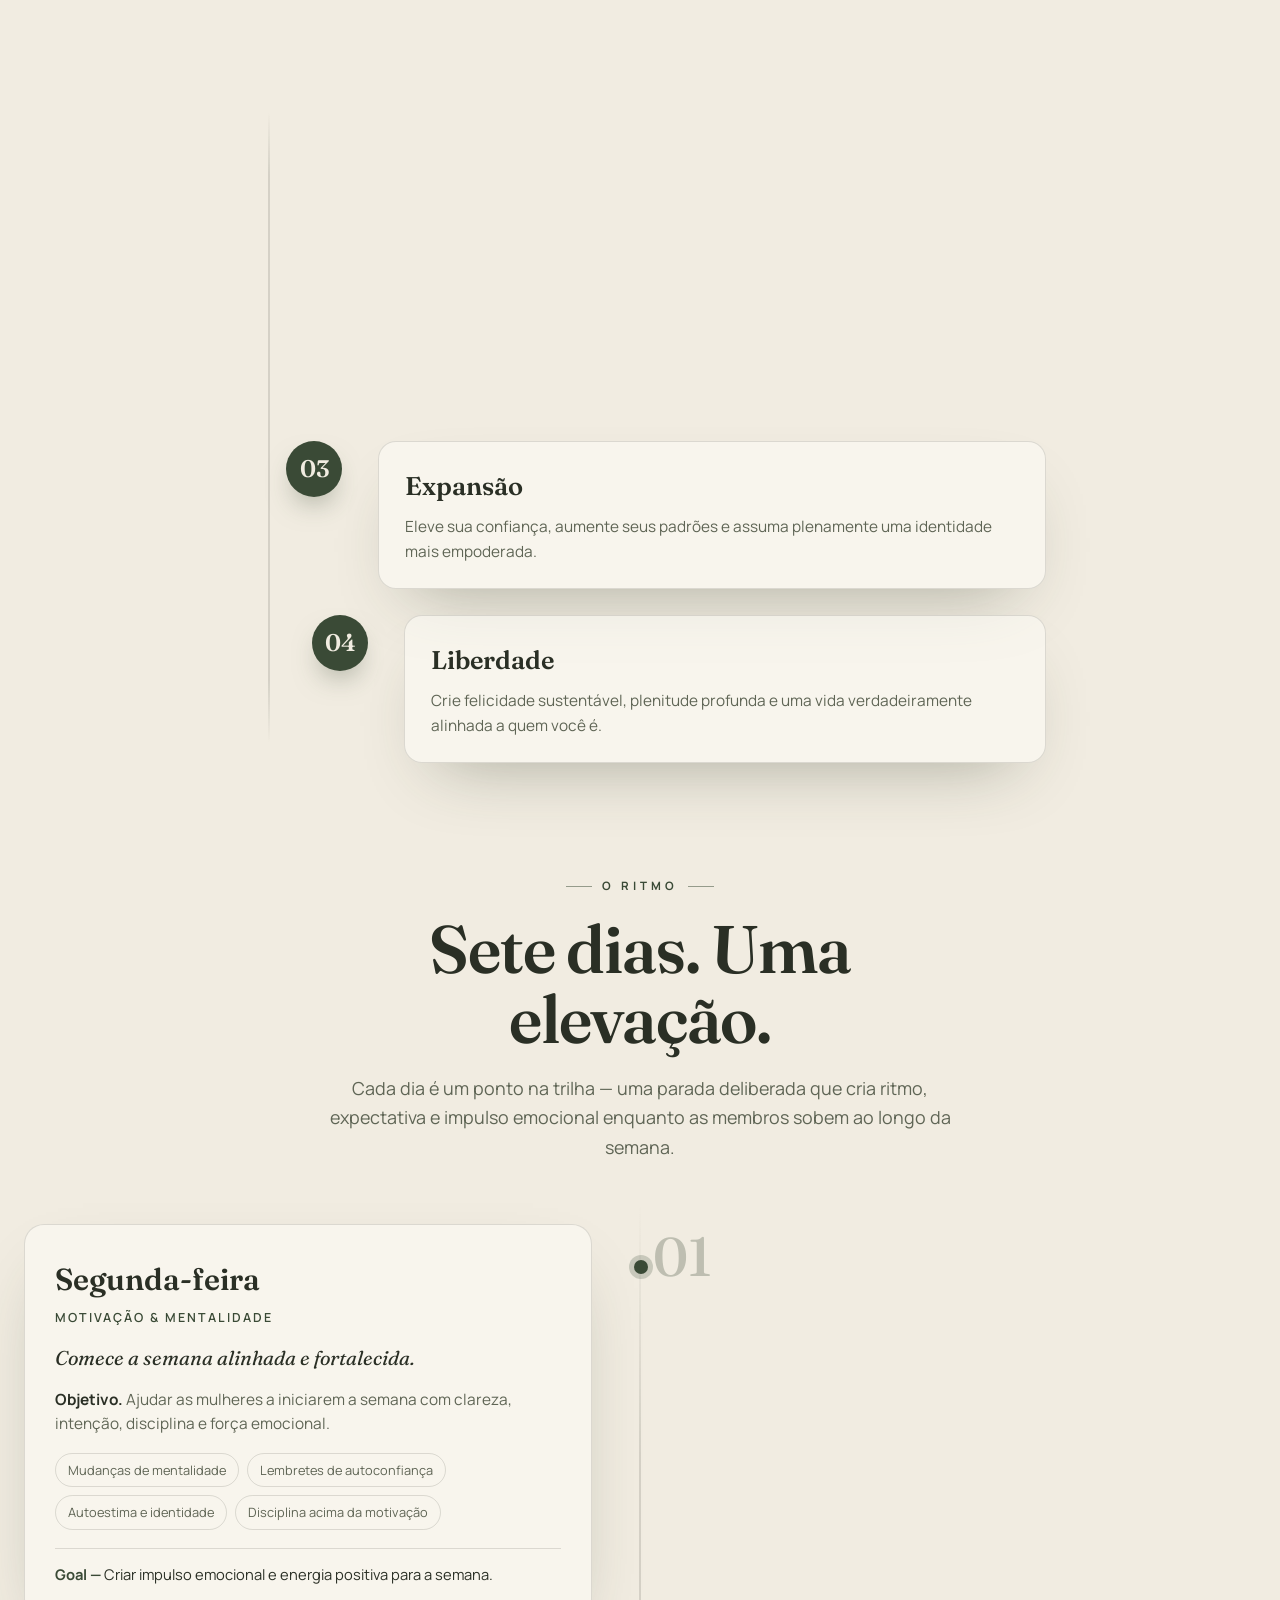
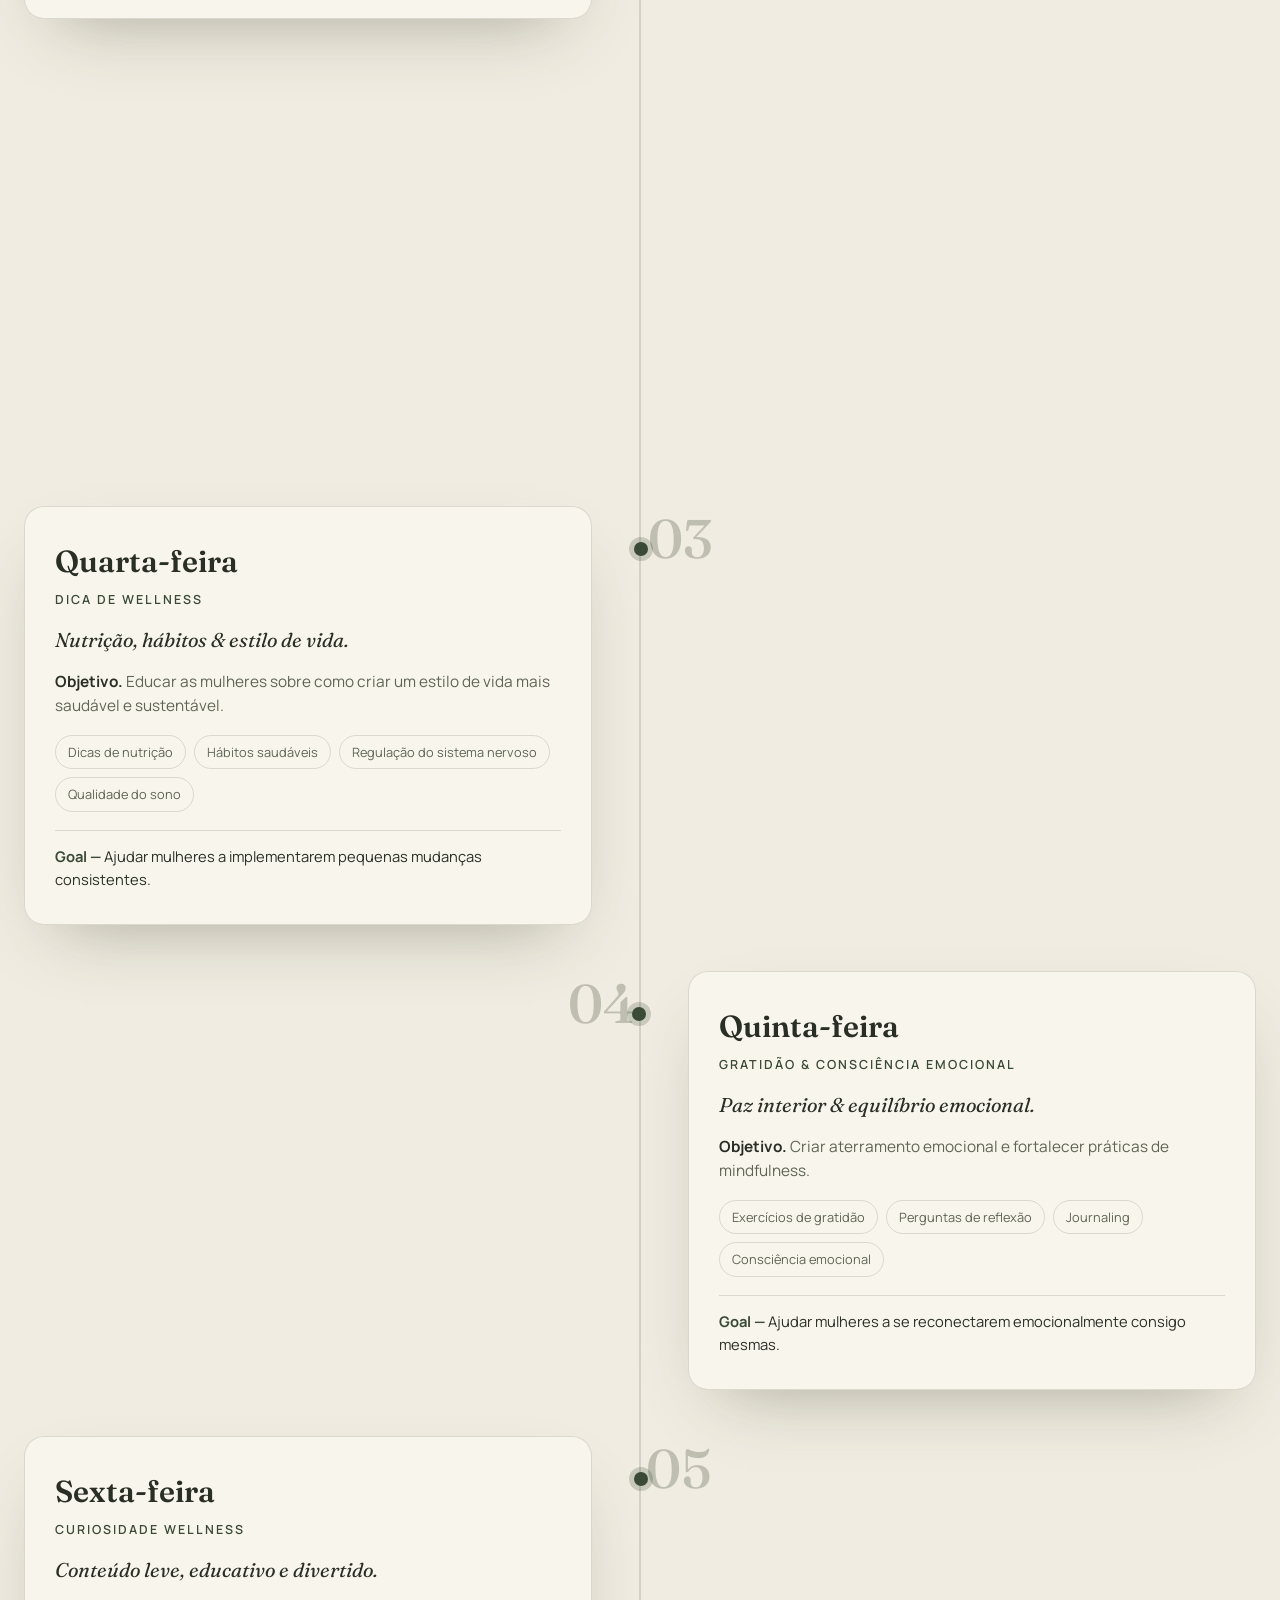
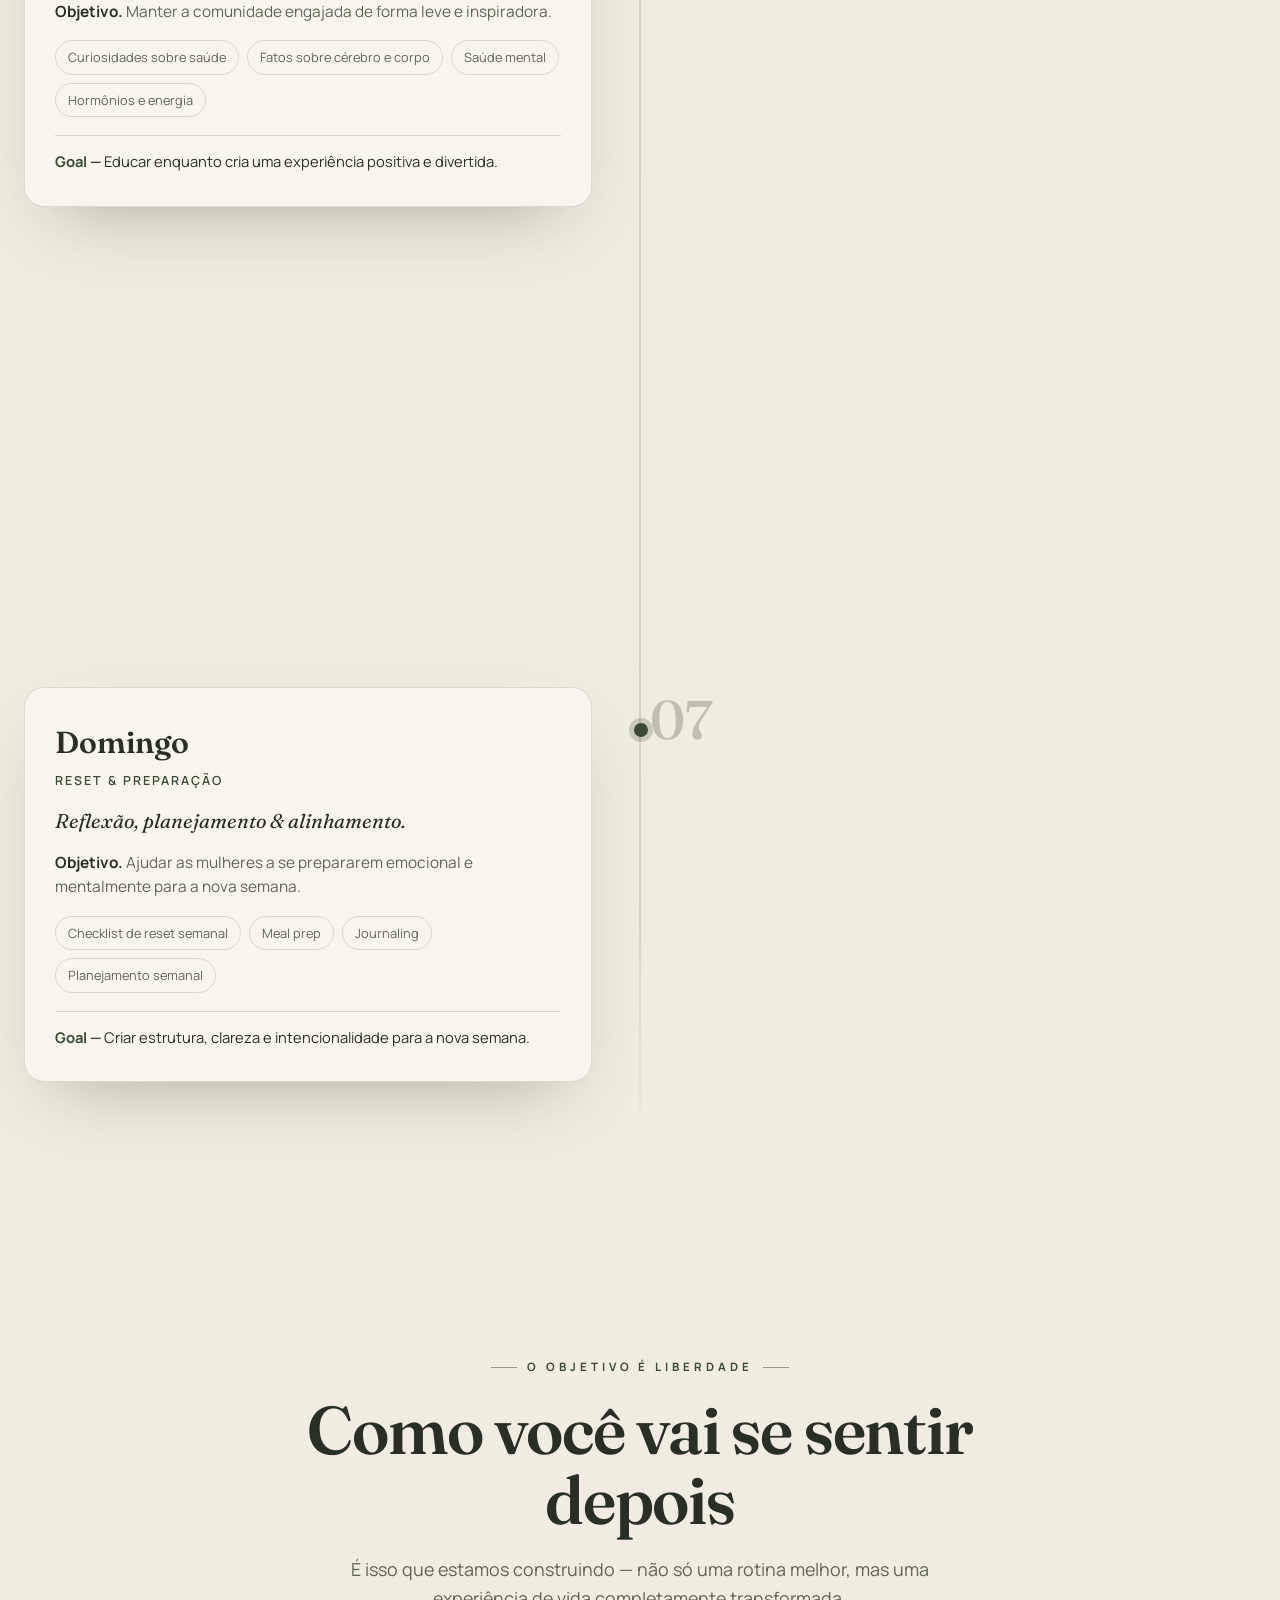
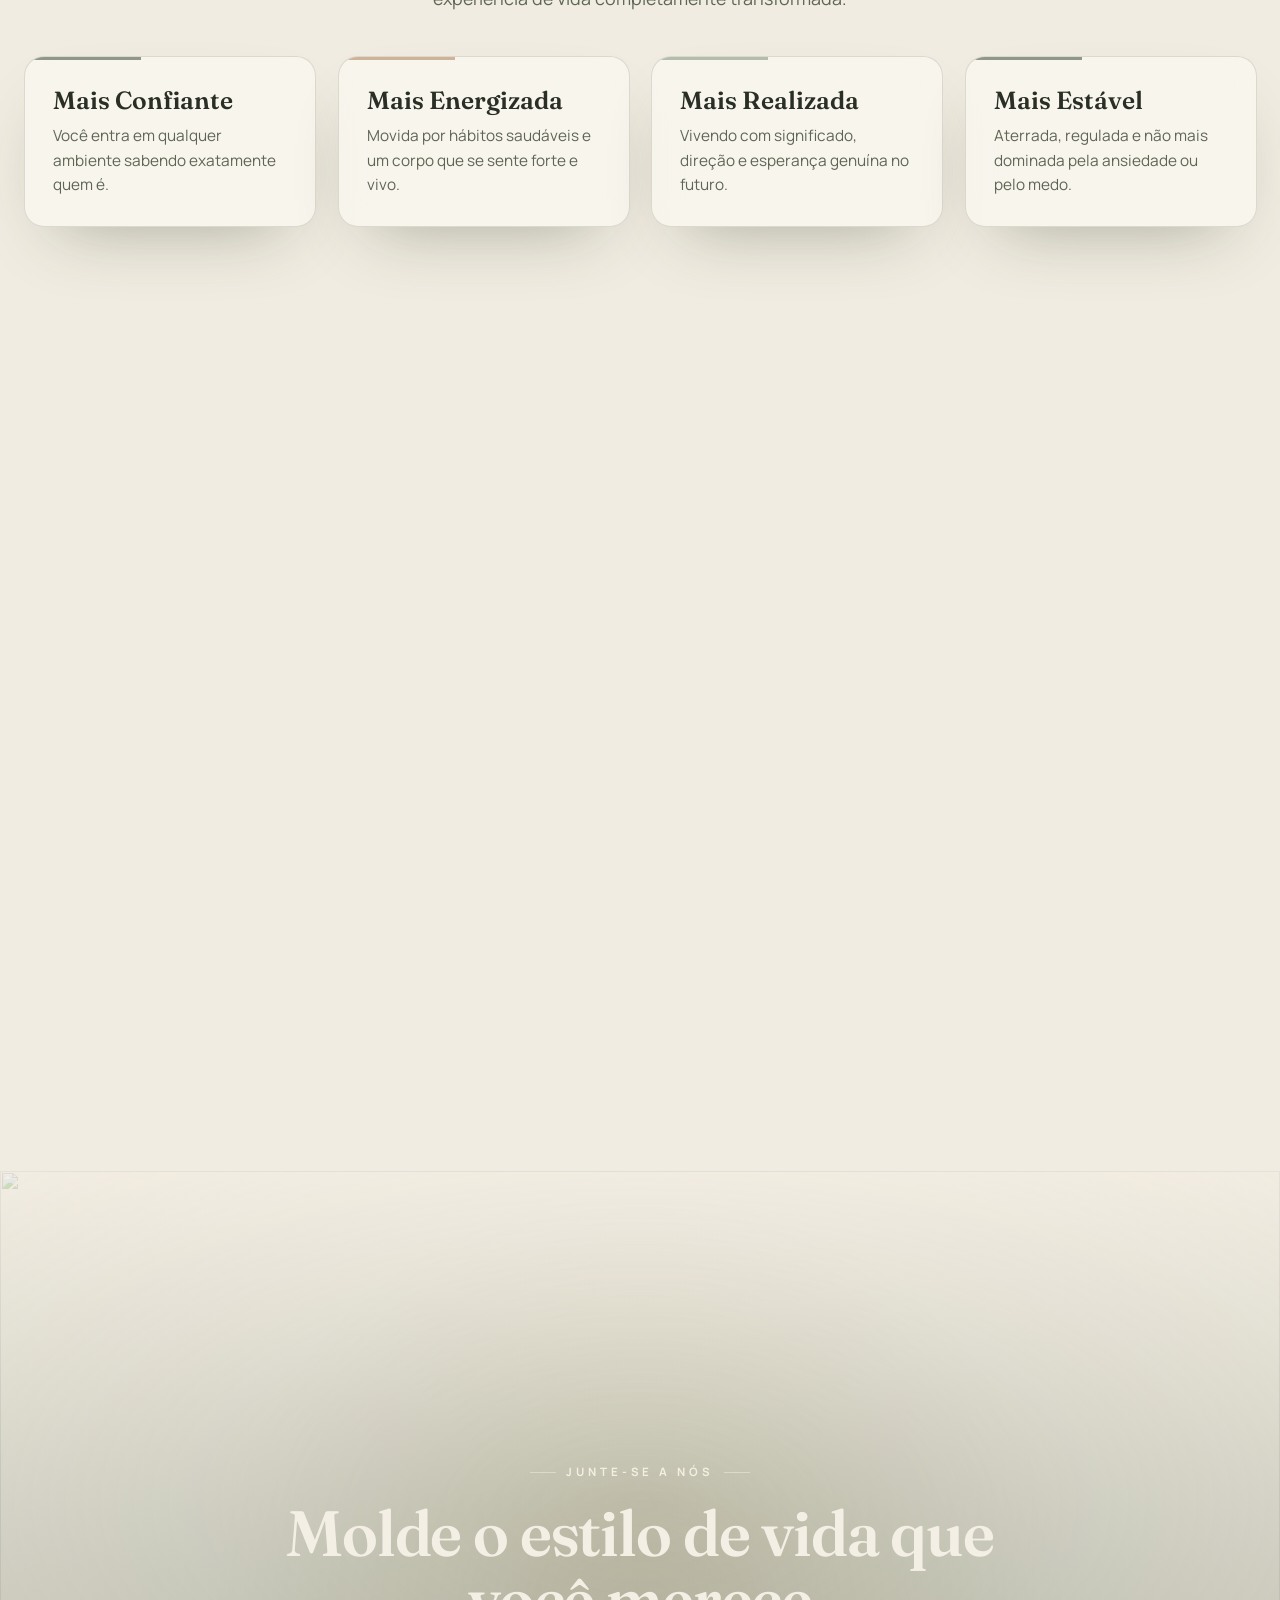
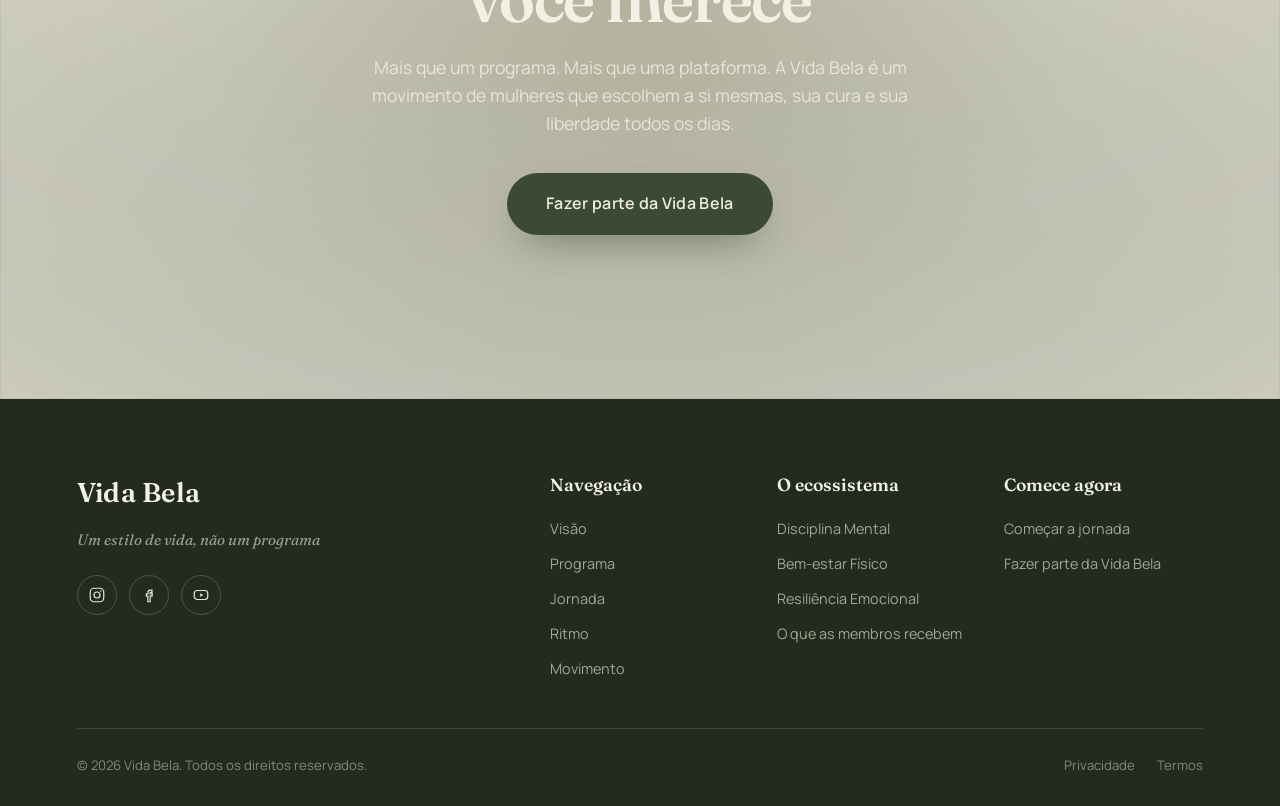
==== commit 6e445e61: "Fix broken layout; braided realistic vine; calmer petals - Remove the aggressive section translateZ/" ====
--- a/index.html
+++ b/index.html
@@ -58,11 +58,26 @@
     <svg class="vine" id="vine" aria-hidden="true" xmlns="http://www.w3.org/2000/svg">
       <defs>
         <clipPath id="vineClip"><rect id="vineClipRect" x="0" y="0" width="100%" height="0" /></clipPath>
+        <linearGradient id="vineGrad" x1="0" y1="0" x2="1" y2="0">
+          <stop class="vg0" offset="0" /><stop class="vg1" offset="0.5" /><stop class="vg2" offset="1" />
+        </linearGradient>
+        <radialGradient id="leafGrad" cx="0.38" cy="0.18" r="0.9">
+          <stop class="lg0" offset="0" /><stop class="lg1" offset="1" />
+        </radialGradient>
+        <radialGradient id="flowerGrad" cx="0.5" cy="0.5" r="0.6">
+          <stop class="fg0" offset="0" /><stop class="fg1" offset="0.65" /><stop class="fg2" offset="1" />
+        </radialGradient>
+        <filter id="vineShadow" x="-40%" y="-10%" width="180%" height="120%">
+          <feDropShadow dx="1.5" dy="2.5" stdDeviation="2.4" flood-color="#16210d" flood-opacity="0.34" />
+        </filter>
       </defs>
       <g clip-path="url(#vineClip)">
         <path class="vine__branchGlow" id="vineBranchGlow" />
-        <path class="vine__branch" id="vineBranch" />
-        <g class="vine__sway" id="vineLeaves"></g>
+        <g filter="url(#vineShadow)">
+          <path class="vine__strand vine__strand--back" id="vineStrandB" />
+          <path class="vine__strand vine__strand--front" id="vineStrandA" />
+          <g class="vine__sway" id="vineLeaves"></g>
+        </g>
       </g>
     </svg>
     <!-- ---------- 1. HERO ---------- -->
--- a/styles.css
+++ b/styles.css
@@ -30,6 +30,8 @@
   --clay: #b07a55;
   --accent: var(--forest);
   --vine: #54663f;
+  --vine-dark: #39482c;
+  --vine-light: #768b4f;
   --vine-glow: rgba(84, 102, 63, 0.28);
 
   --card-bg: rgba(252, 250, 244, 0.62);
@@ -60,6 +62,8 @@
   --clay: #cf9a72;
   --accent: var(--sage);
   --vine: #8ba074;
+  --vine-dark: #5d6e44;
+  --vine-light: #a6bb80;
   --vine-glow: rgba(139, 160, 116, 0.3);
 
   --card-bg: rgba(26, 32, 22, 0.55);
@@ -195,7 +199,7 @@
 /* ============================================================
    THE VINE — branch that threads the page & draws on scroll
    ============================================================ */
-main { position: relative; perspective: 1600px; }
+main { position: relative; }
 .vine {
   position: absolute;
   top: 0; left: 0;
@@ -204,14 +208,21 @@
   pointer-events: none;
   overflow: visible;
 }
-/* sections sit forward of the vine and get scroll-linked depth (set in JS):
-   they rise from the back as they approach, then push toward the viewer and
-   recede as they scroll past — the "coming out of the screen" feel */
-main > section { position: relative; z-index: 1; transform-origin: center 42%; will-change: transform, opacity; }
-
-/* the branch is a filled, tapering shape (realistic) revealed via clip */
-.vine__branch { fill: var(--vine); opacity: 0.9; }
-.vine__branchGlow { fill: var(--vine-glow); filter: blur(9px); opacity: 0.85; }
+main > section { position: relative; z-index: 1; }
+
+/* two tapering strands twist into a braided, shaded branch (revealed via clip) */
+#vineGrad .vg0 { stop-color: var(--vine-dark); }
+#vineGrad .vg1 { stop-color: var(--vine-light); }
+#vineGrad .vg2 { stop-color: var(--vine-dark); }
+#leafGrad .lg0 { stop-color: var(--vine-light); }
+#leafGrad .lg1 { stop-color: var(--vine-dark); }
+#flowerGrad .fg0 { stop-color: #f6d2c8; }
+#flowerGrad .fg1 { stop-color: #de9b93; }
+#flowerGrad .fg2 { stop-color: #bf7873; }
+
+.vine__strand--front { fill: url(#vineGrad); }
+.vine__strand--back { fill: var(--vine-dark); opacity: 0.85; }
+.vine__branchGlow { fill: var(--vine-glow); filter: blur(10px); opacity: 0.8; }
 .vine__sway { transform-box: view-box; transform-origin: left top; animation: vineBreeze 9s ease-in-out infinite; }
 @keyframes vineBreeze {
   0%, 100% { transform: translateX(0) rotate(0deg); }
@@ -237,14 +248,15 @@
 /* leaves use individual transform props so idle sway (rotate) can run
    independently of the bloom (scale) transition */
 .vine__leaf {
-  fill: var(--vine);
+  fill: url(#leafGrad);
   opacity: 0;
   scale: 0;
   transform-box: fill-box;
   transform-origin: 50% 100%;
   transition: opacity 0.7s var(--ease), scale 0.9s var(--ease);
 }
-.vine__leaf.bloom { opacity: 0.9; scale: 1; animation: leafSway 6s ease-in-out infinite; }
+.vine__leaf.bloom { opacity: 0.95; scale: 1; animation: leafSway 6s ease-in-out infinite; }
+.vine__vein { stroke: var(--vine-dark); stroke-width: 1; opacity: 0.4; fill: none; }
 
 .vine__twig {
   fill: none;
@@ -276,8 +288,10 @@
   transition: opacity 0.8s var(--ease), scale 1s var(--ease);
 }
 .vine__flower.bloom { opacity: 1; scale: 1; animation: flowerBreathe 7s ease-in-out infinite; }
-.vine__flower .petal { fill: var(--bloom-petal, #d98a86); }
-.vine__flower .core { fill: var(--clay); }
+.vine__flower .petal { fill: url(#flowerGrad); }
+.vine__flower .petal--inner { fill: #f3c4ba; opacity: 0.95; }
+.vine__flower .core { fill: #caa05f; }
+.vine__flower .stamen { fill: #9c6f33; }
 
 @keyframes leafSway {
   0%, 100% { rotate: -5deg; }
@@ -1032,19 +1046,14 @@
    ============================================================ */
 .reveal {
   opacity: 0;
-  /* enter dramatically from real depth: pushed far back on Z, tipped on X,
-     and sliding in from alternating sides (--dx set per item in JS) */
-  transform:
-    perspective(1000px)
-    translate3d(calc(var(--dx, 0) * 60px), 80px, -460px)
-    rotateX(18deg) rotateY(calc(var(--dx, 0) * -6deg));
-  transition: opacity 0.9s var(--ease), transform 1.15s var(--ease);
-  transition-delay: calc(var(--i, 0) * 90ms);
+  transform: translate3d(0, 38px, 0);
+  transition: opacity 0.8s var(--ease), transform 0.9s var(--ease);
+  transition-delay: calc(var(--i, 0) * 70ms);
   will-change: opacity, transform;
 }
 .reveal.is-visible {
   opacity: 1;
-  transform: perspective(1000px) translate3d(0, 0, 0) rotateX(0deg) rotateY(0deg);
+  transform: none;
 }
 
 /* ============================================================
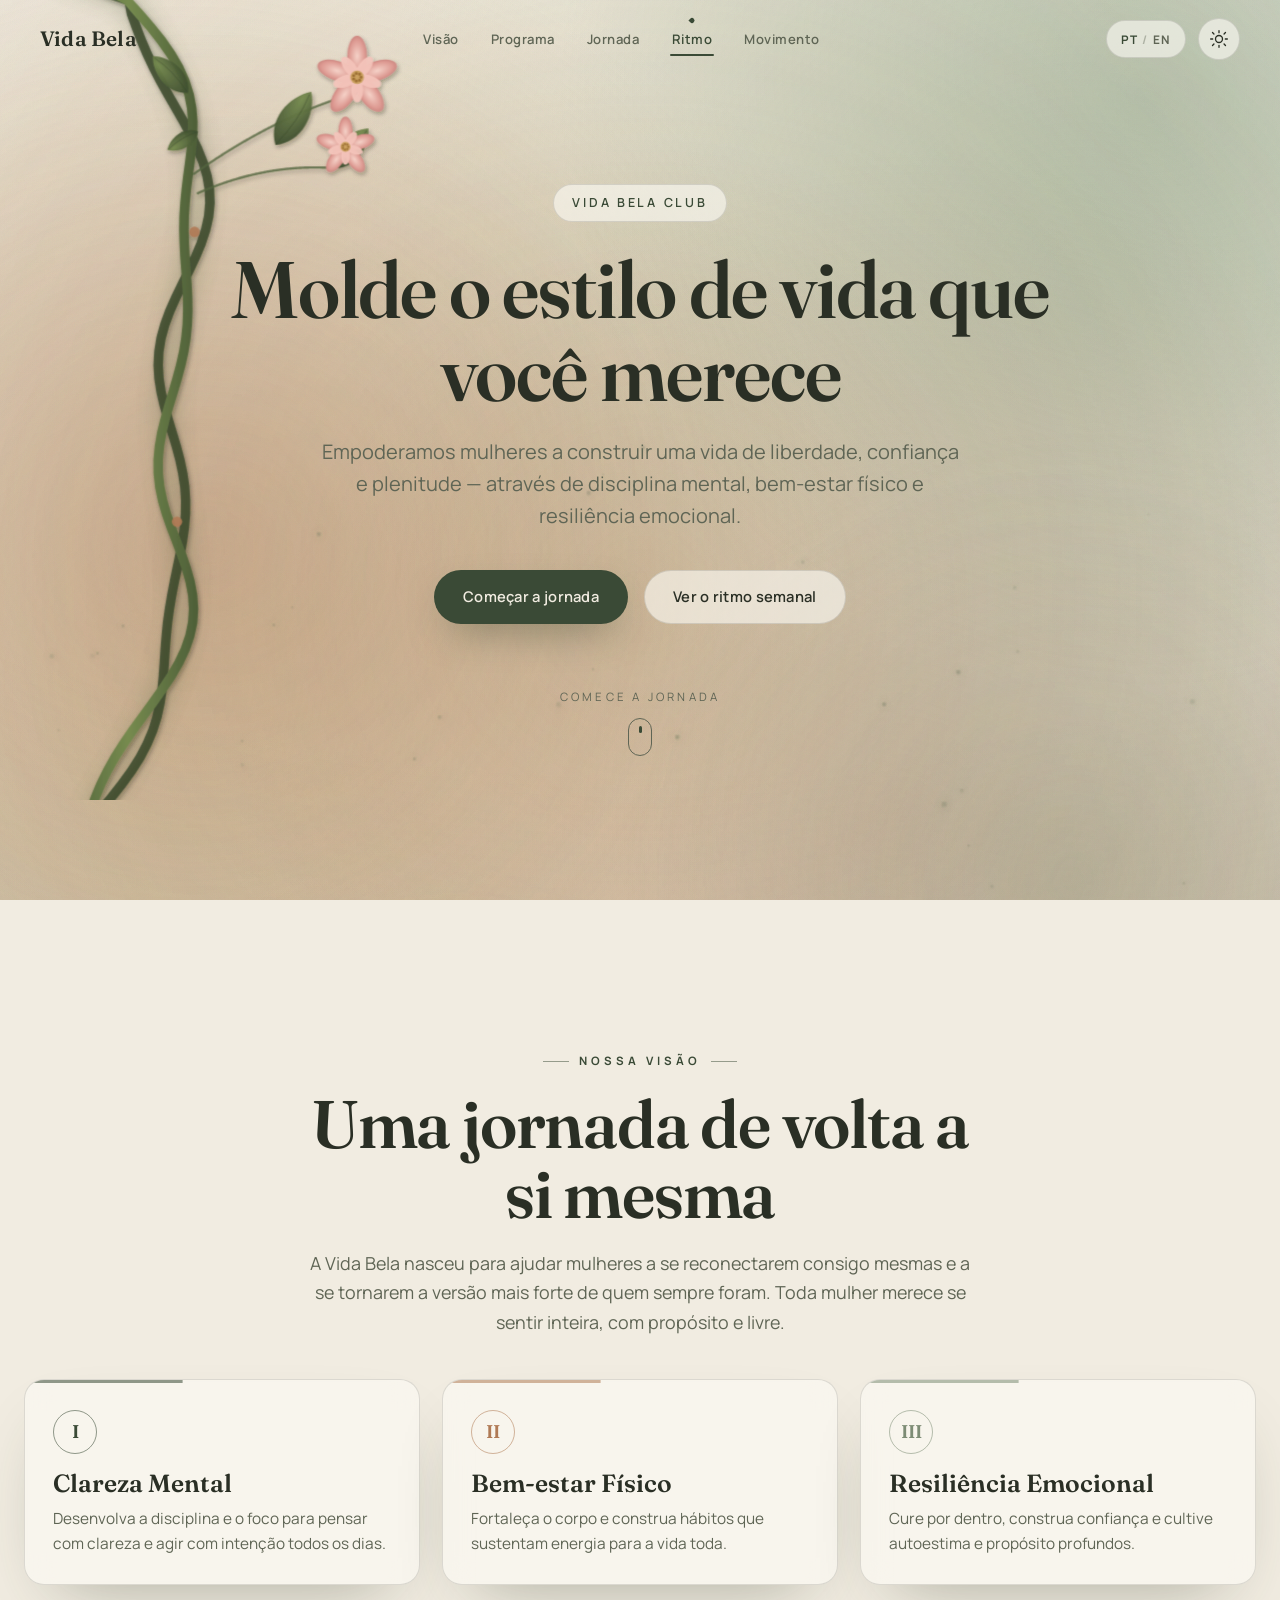
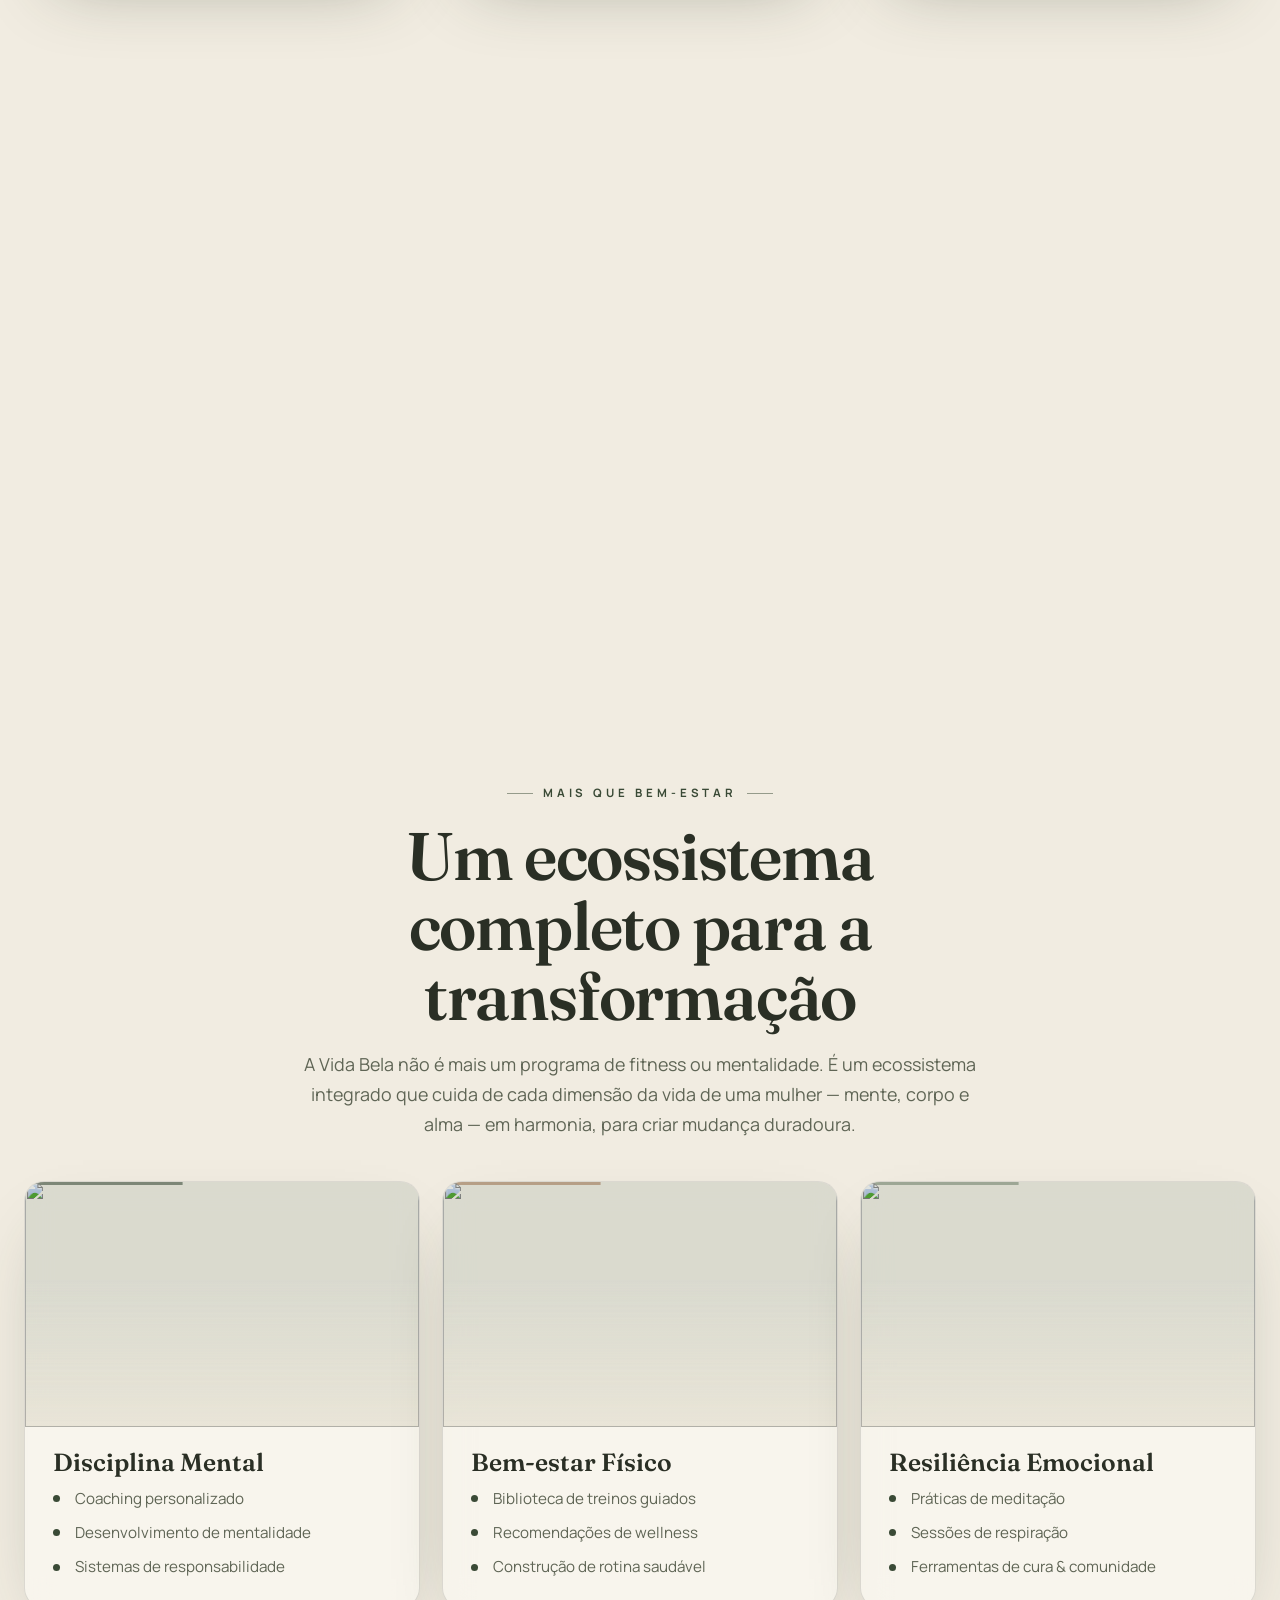
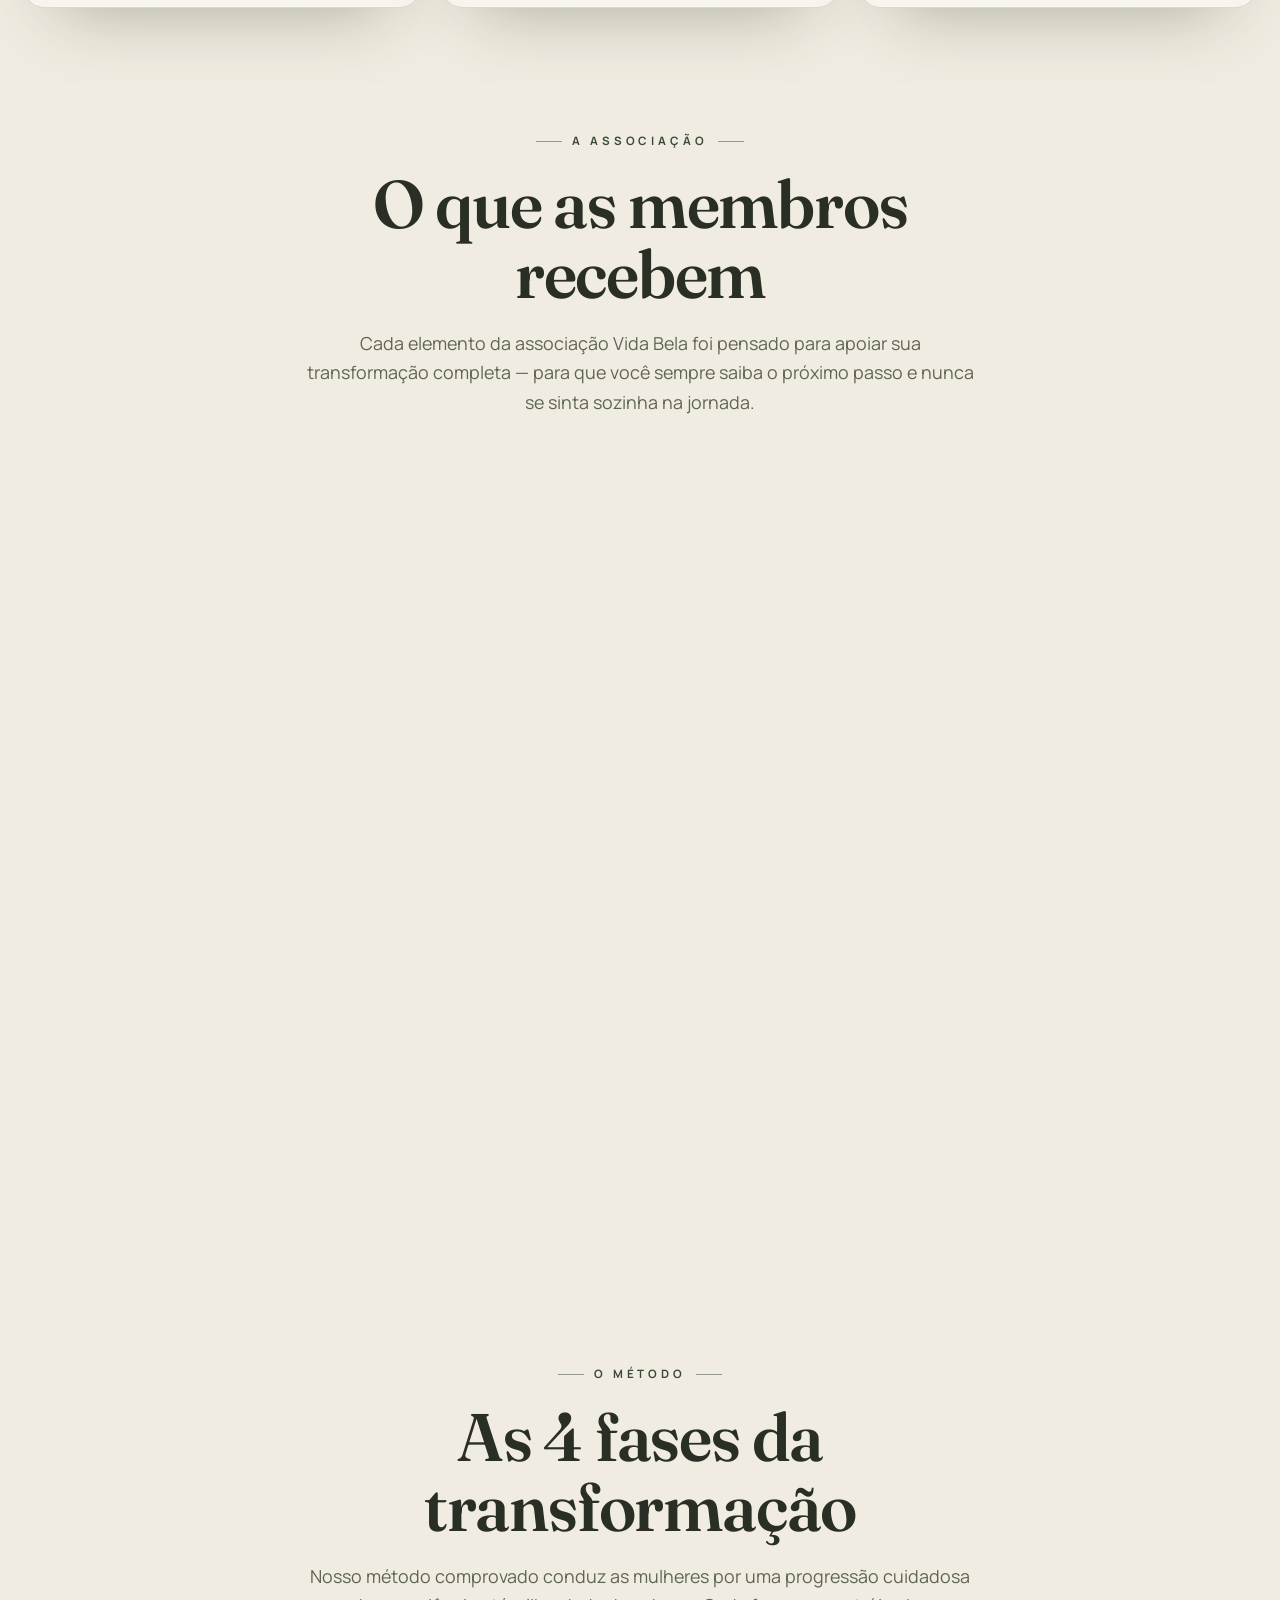
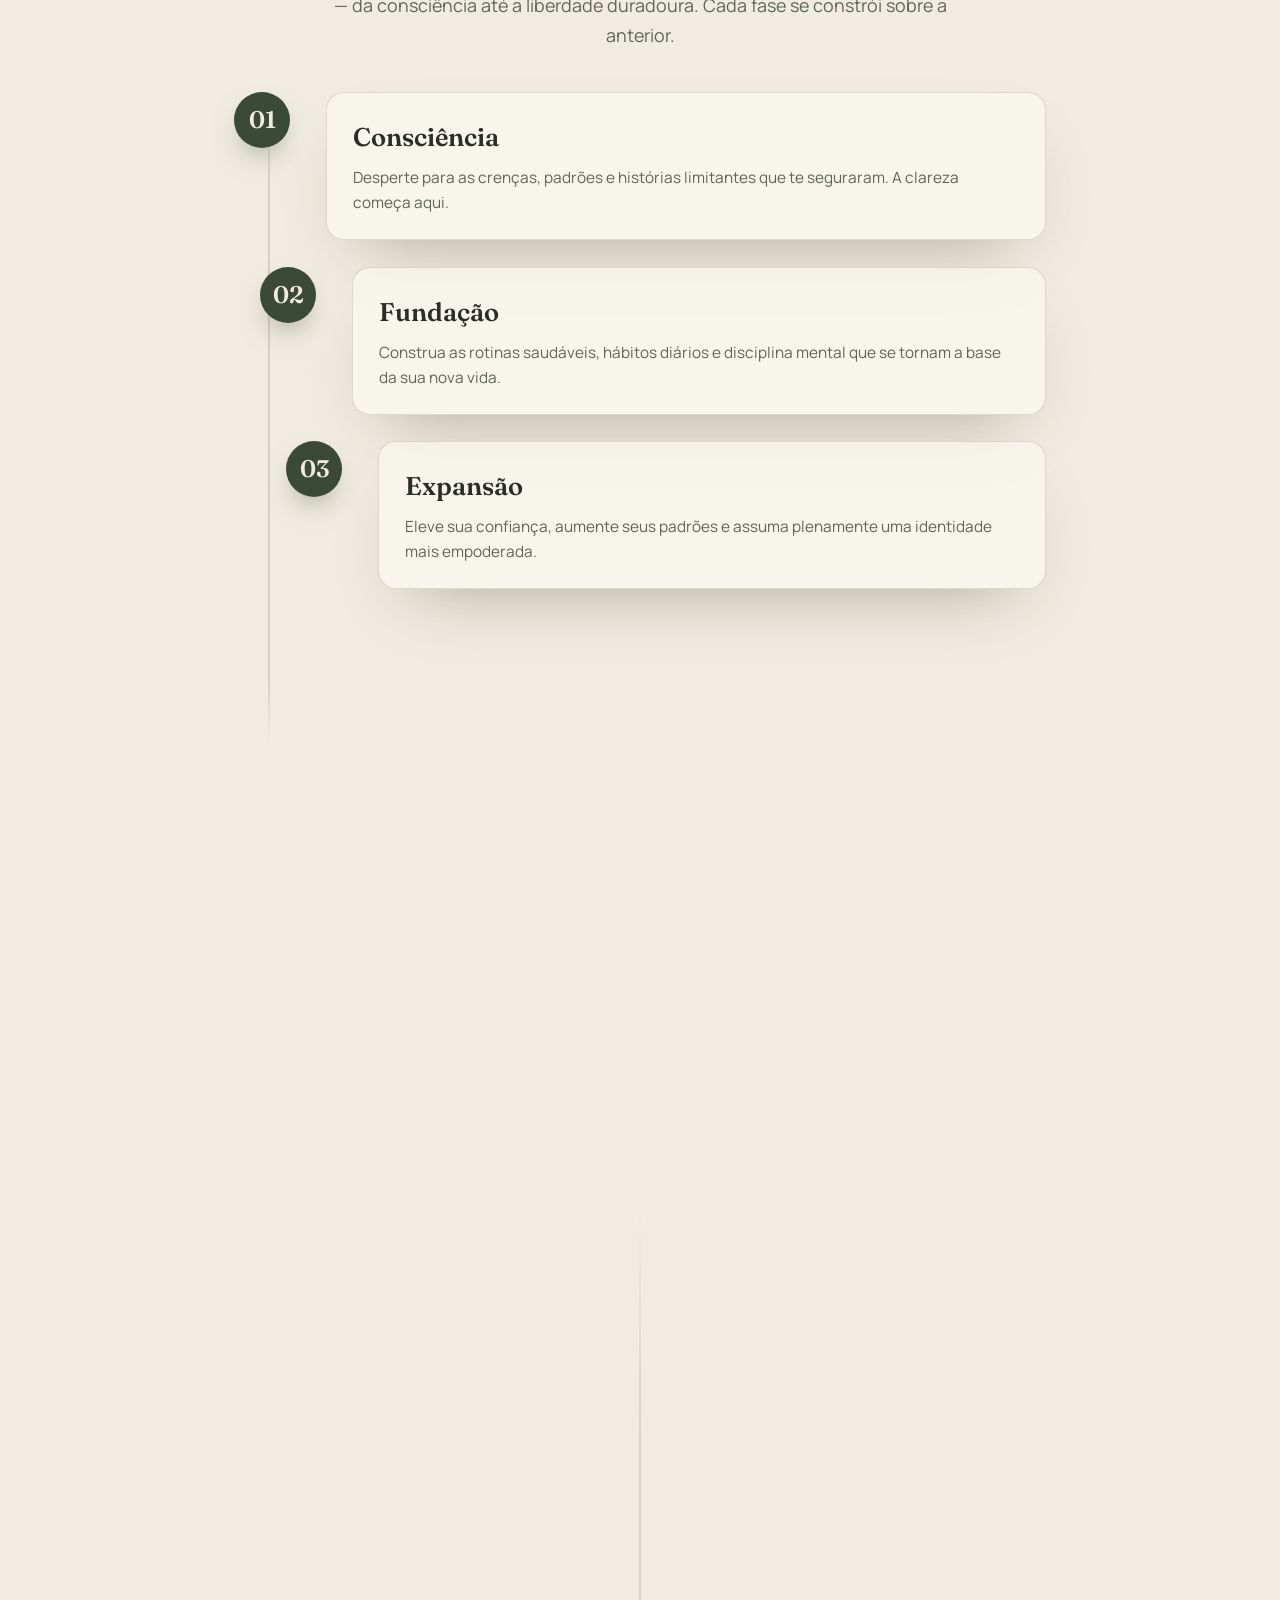
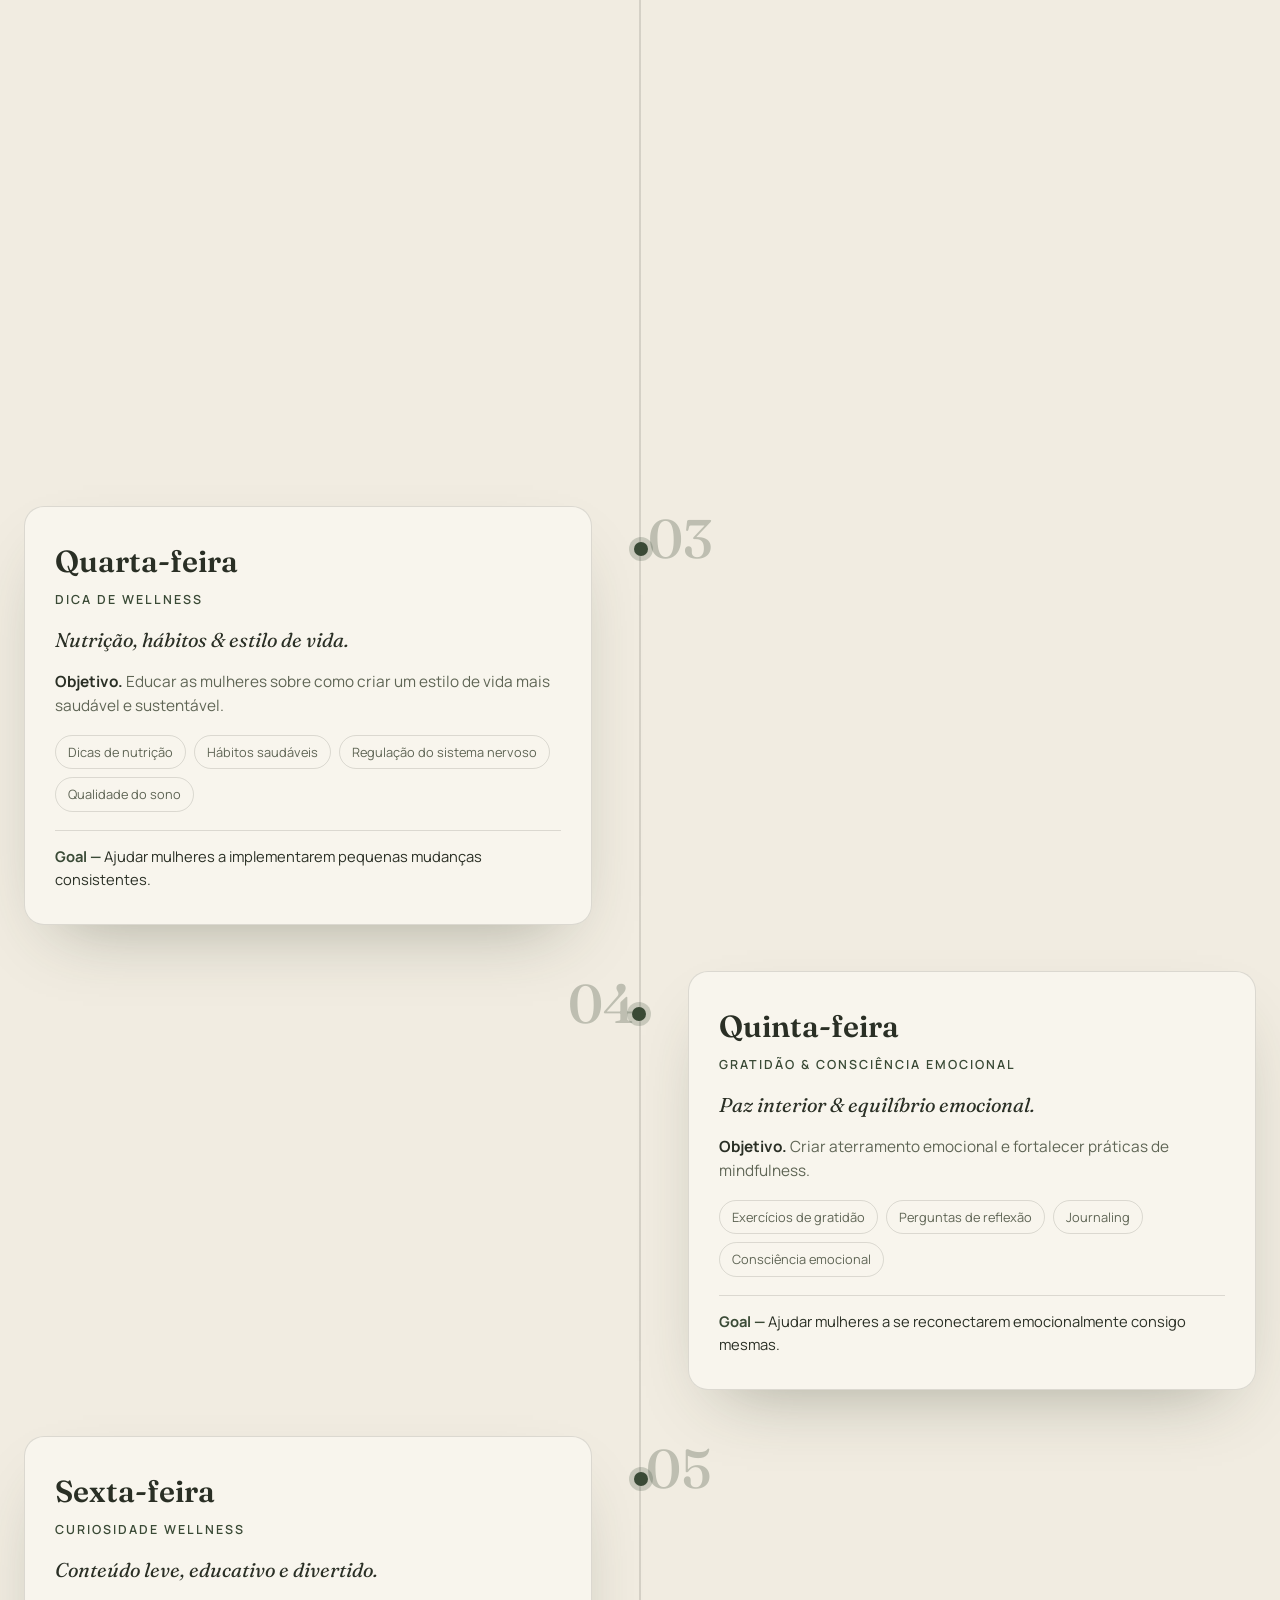
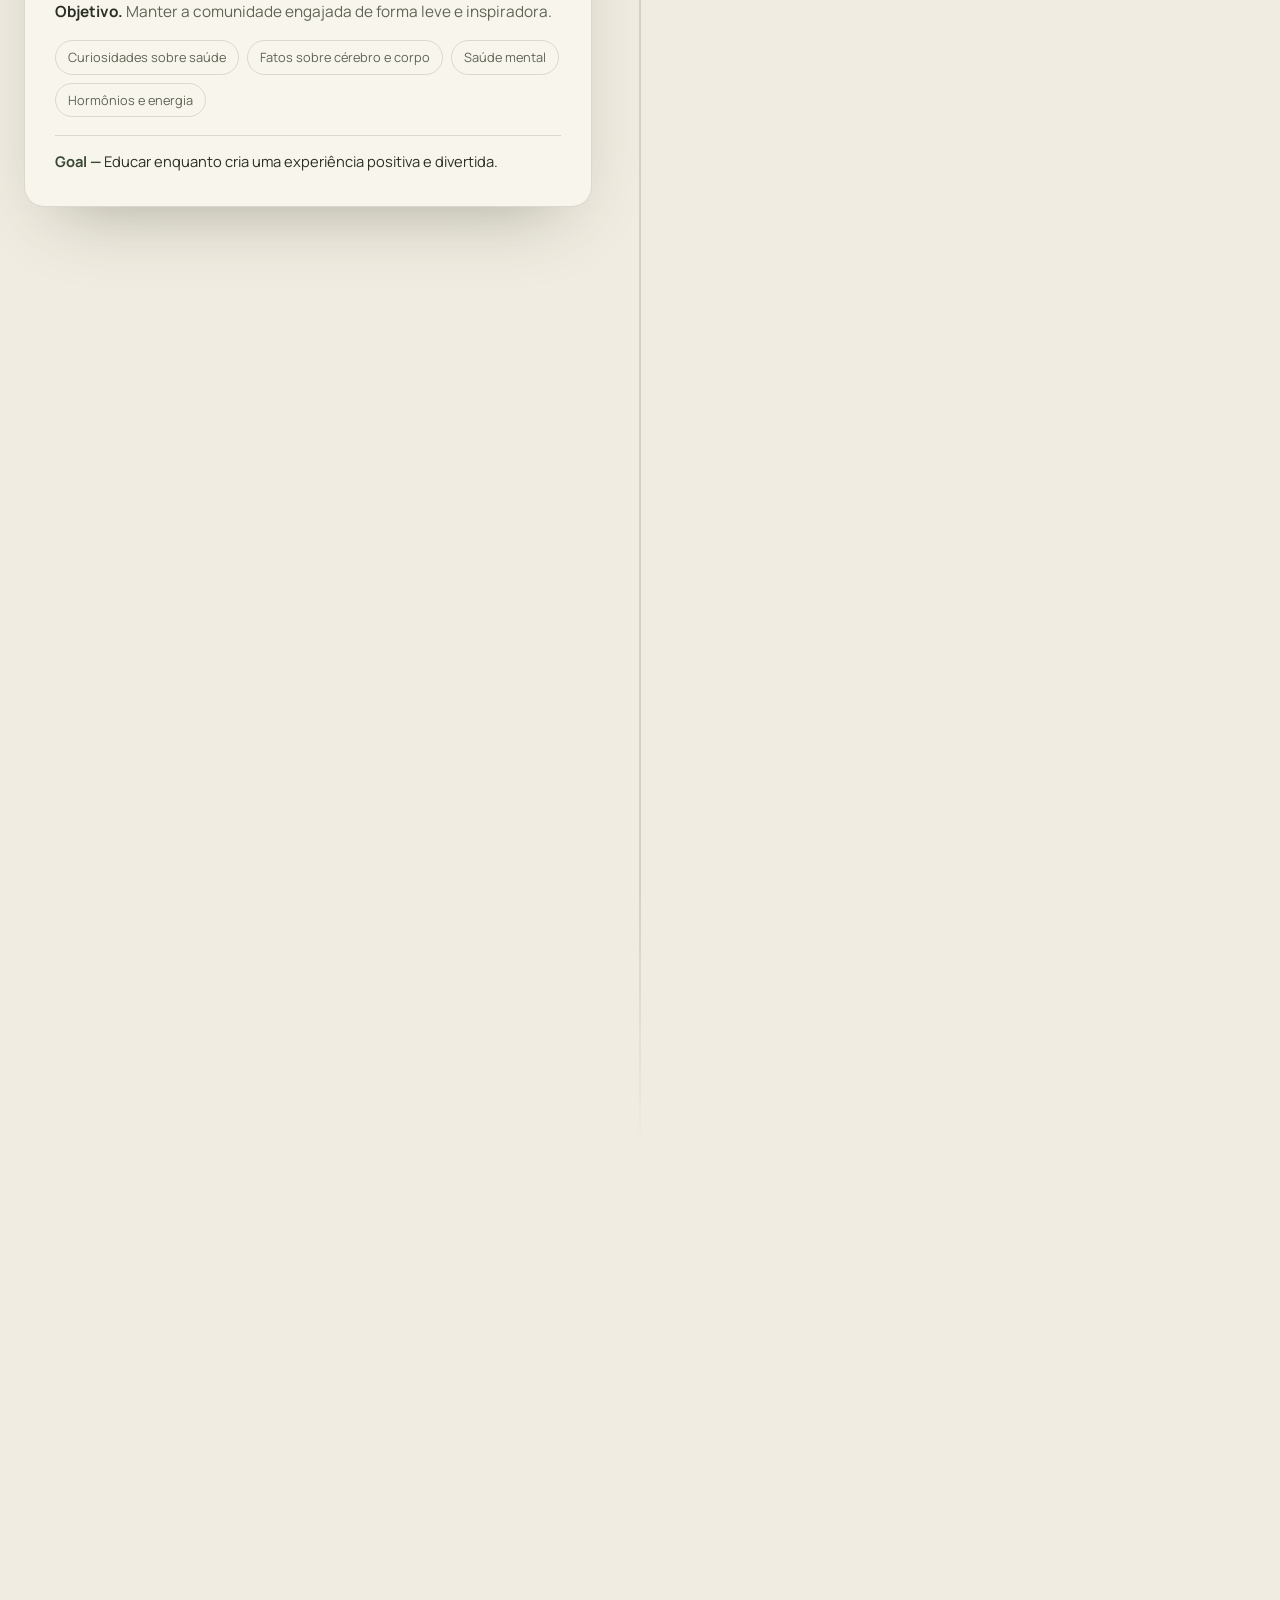
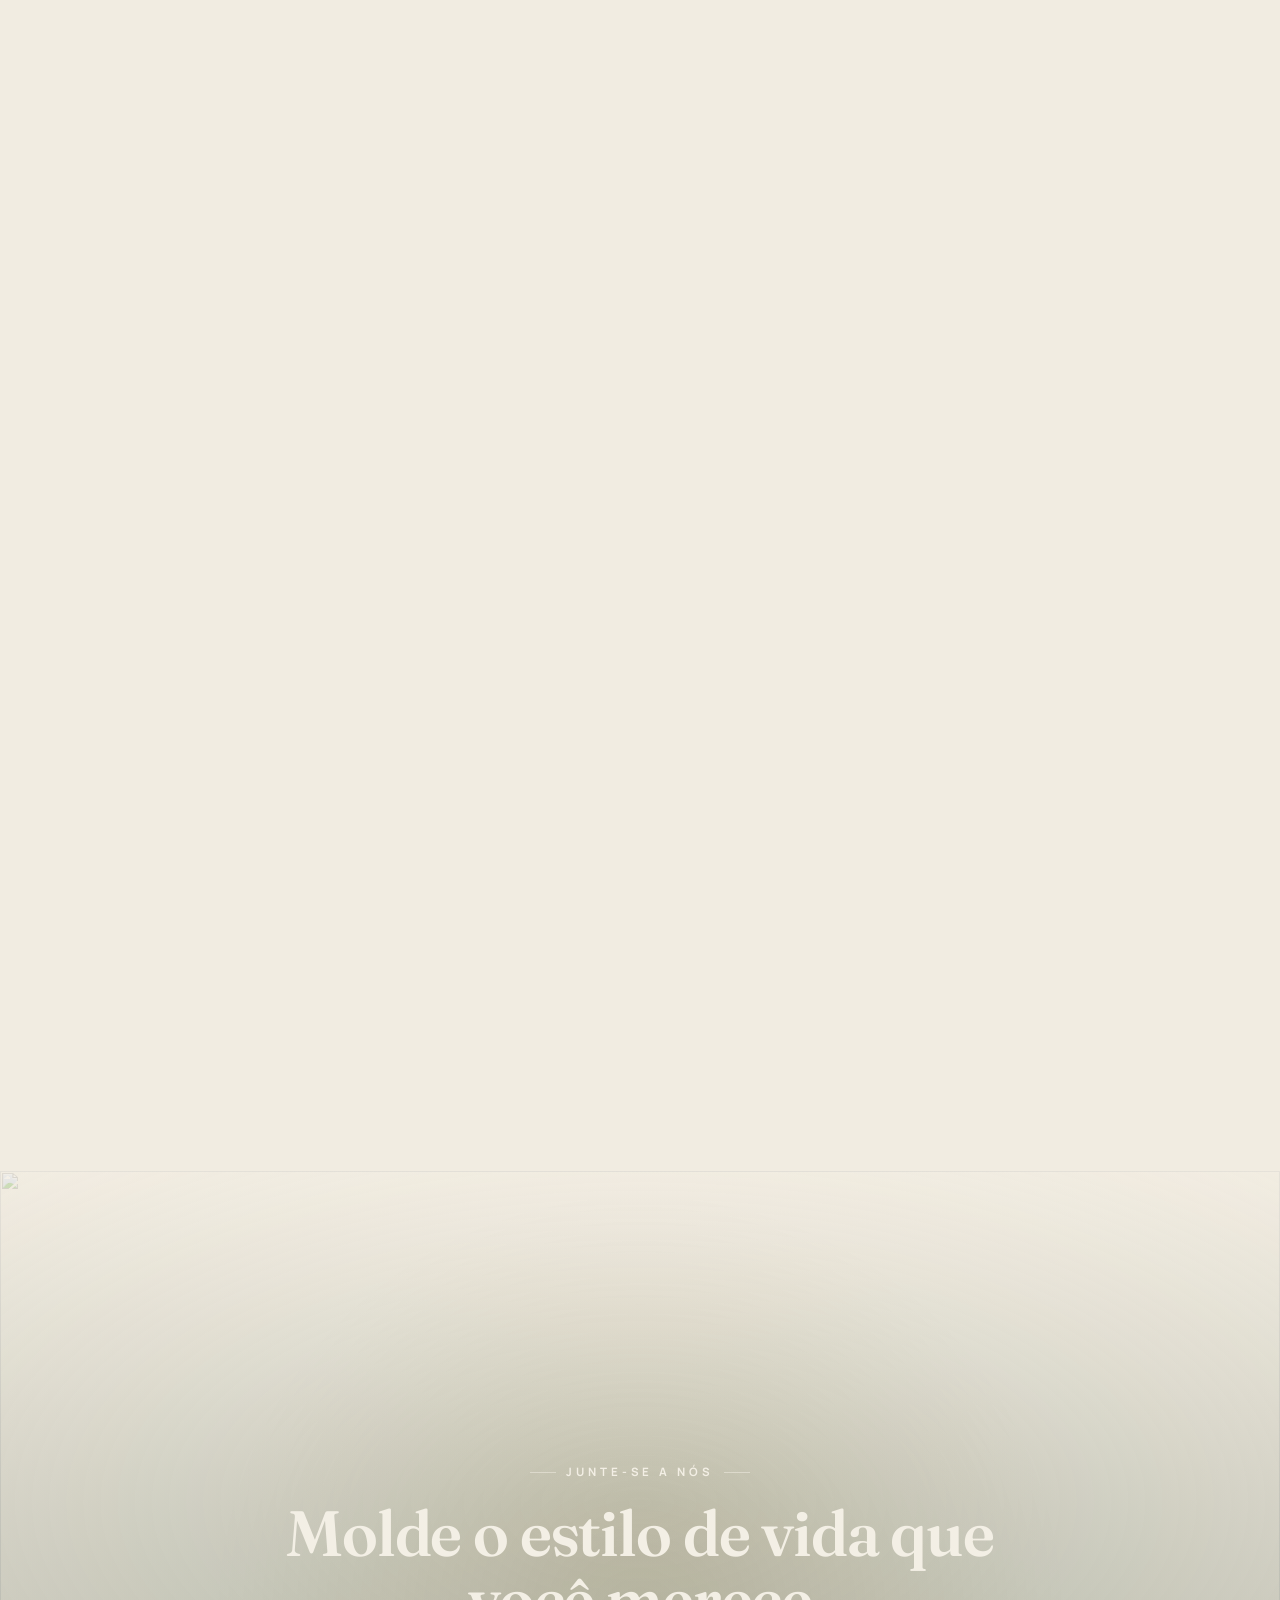
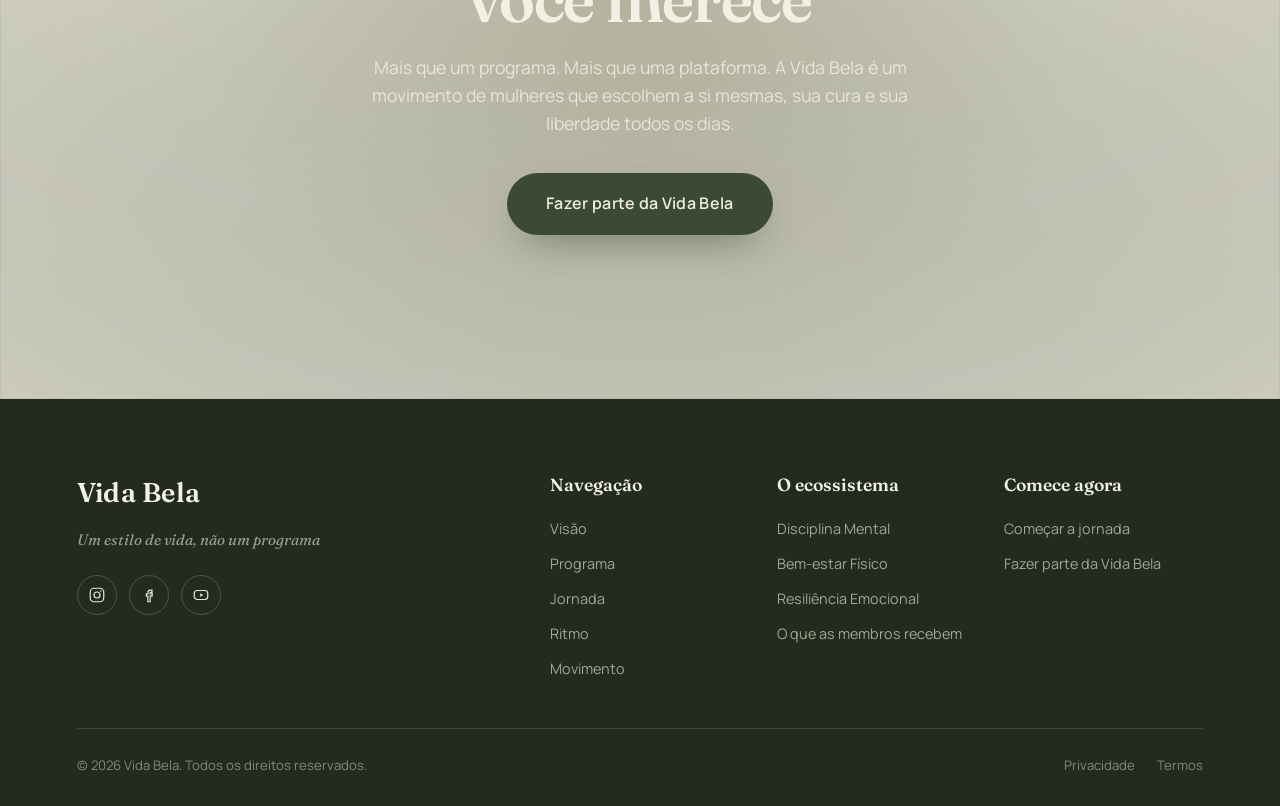
==== commit 18aff43e: "Add flowing liquid-light canvas background (video-like fluidity) A lightweight canvas renders soft b" ====
--- a/index.html
+++ b/index.html
@@ -14,6 +14,7 @@
   <!-- ====================== ATMOSPHERIC DEPTH FIELD (3D camera) ====================== -->
   <div class="scene" id="scene" aria-hidden="true">
     <div class="scene__sky"></div>
+    <canvas class="fluid" id="fluid"></canvas>
     <div class="scene__camera" id="camera">
       <div class="orb orb--far"   data-layer style="--z:-1000px"></div>
       <div class="orb orb--rose"  data-layer style="--z:-720px"></div>
--- a/styles.css
+++ b/styles.css
@@ -111,6 +111,14 @@
   inset: -10%;
   background: radial-gradient(130% 100% at 50% 18%, var(--sky-top) 0%, var(--bg) 46%, var(--sky-bot) 100%);
   transition: background 0.6s var(--ease);
+}
+
+/* flowing "liquid light" background (canvas) — cinematic, video-like fluidity */
+.fluid {
+  position: absolute;
+  inset: 0;
+  width: 100%; height: 100%;
+  pointer-events: none;
 }
 
 .scene__camera {
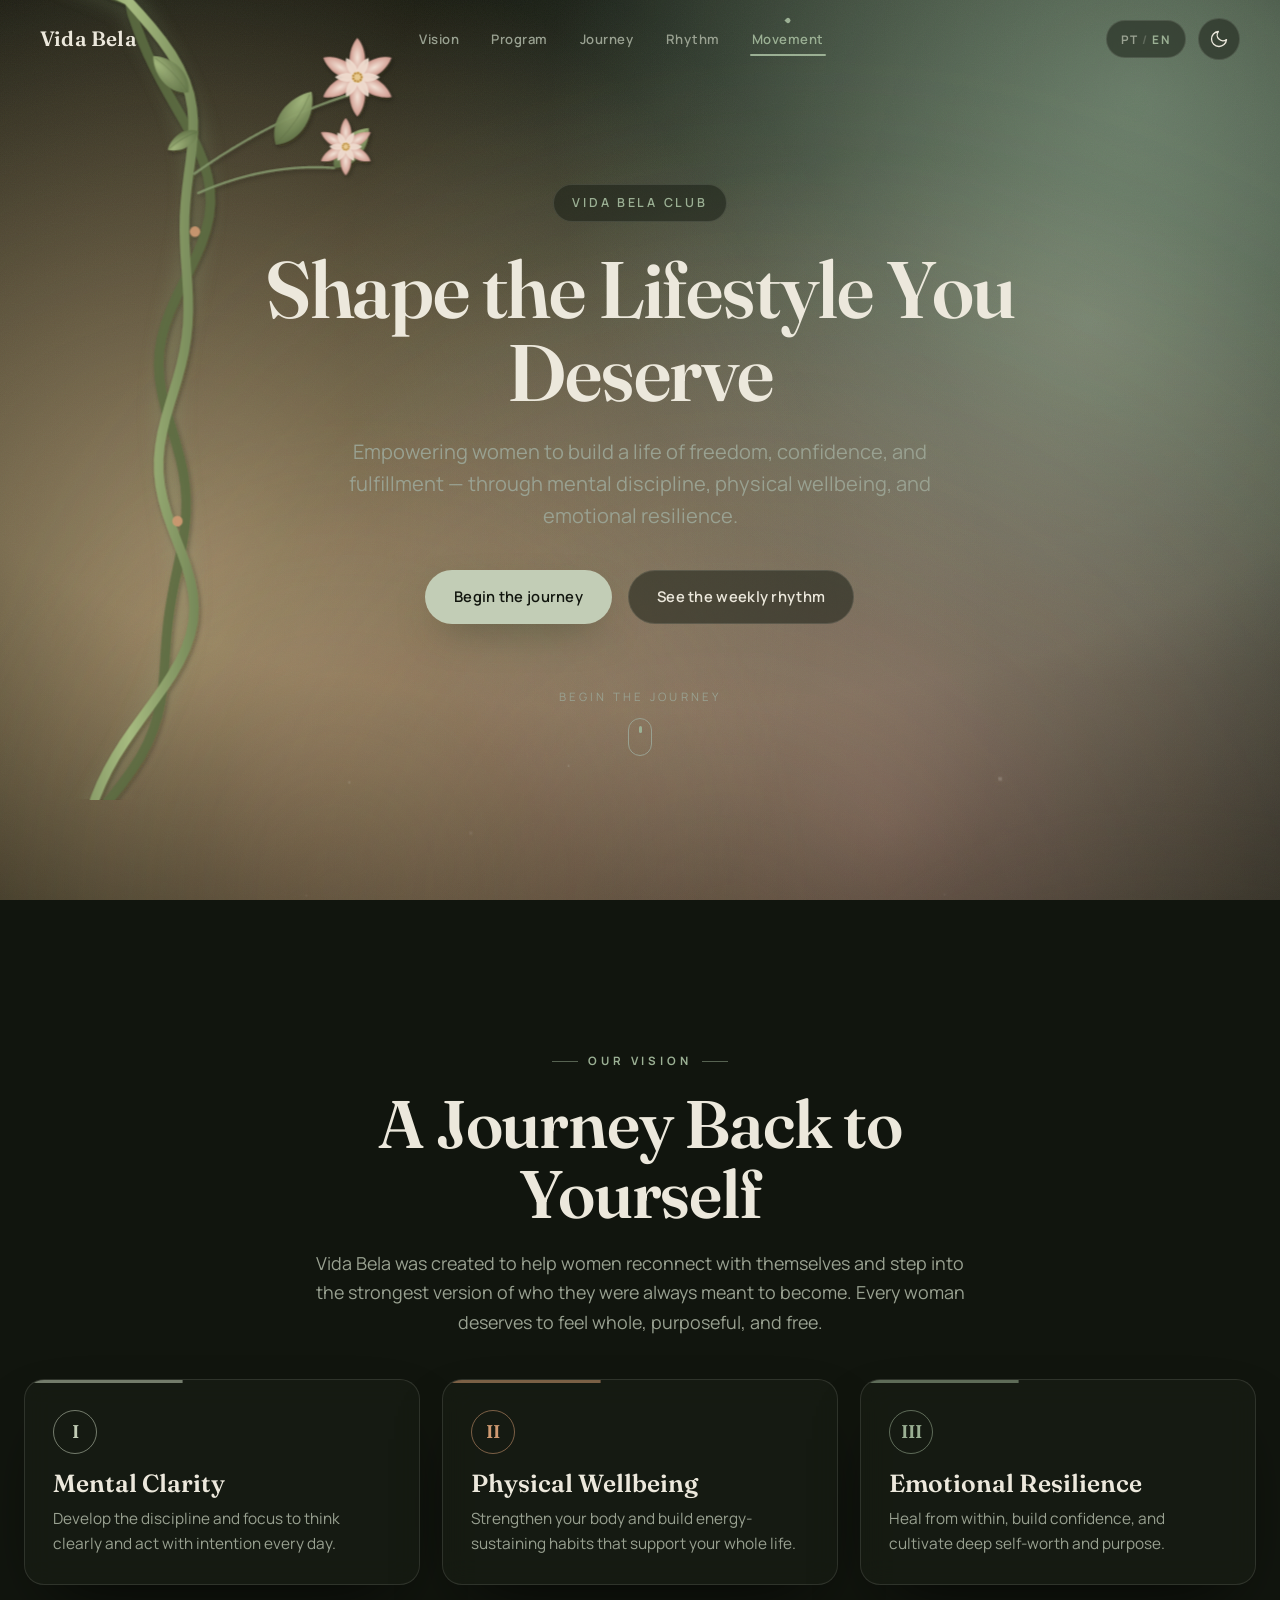
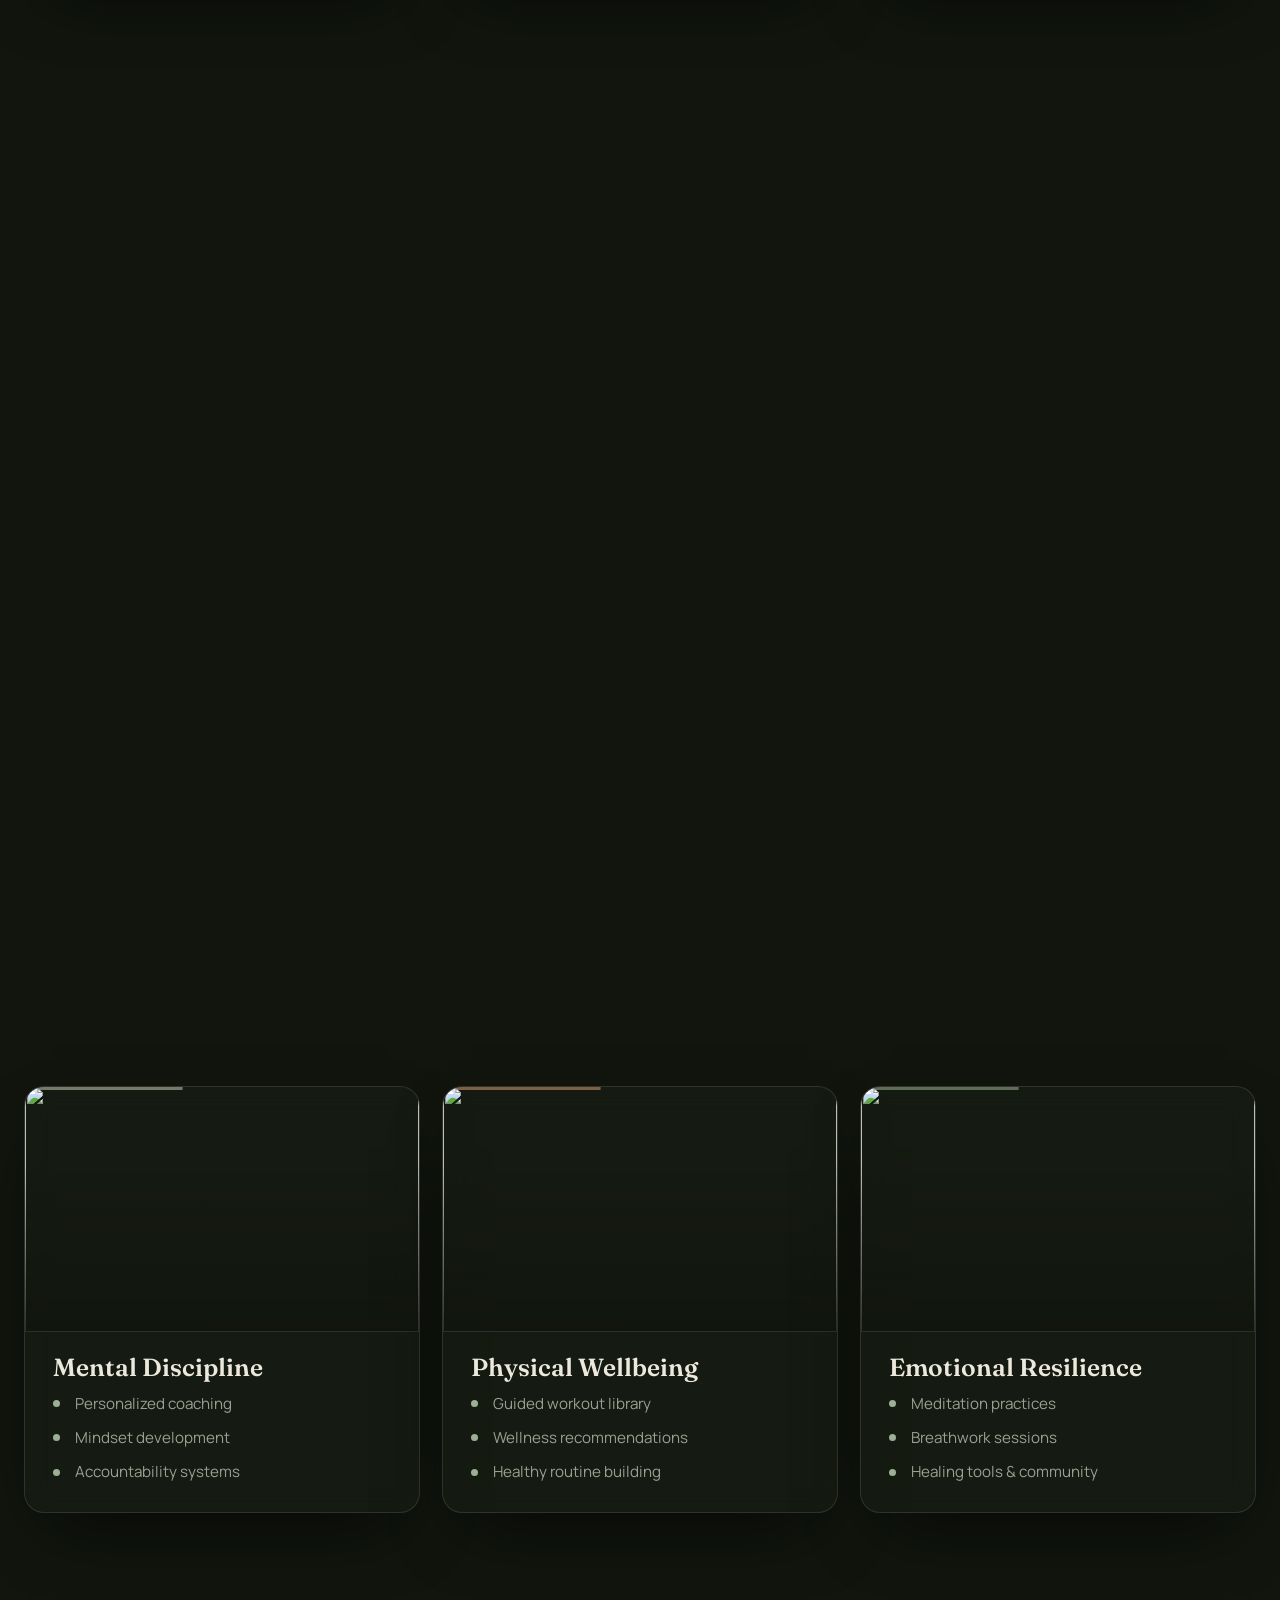
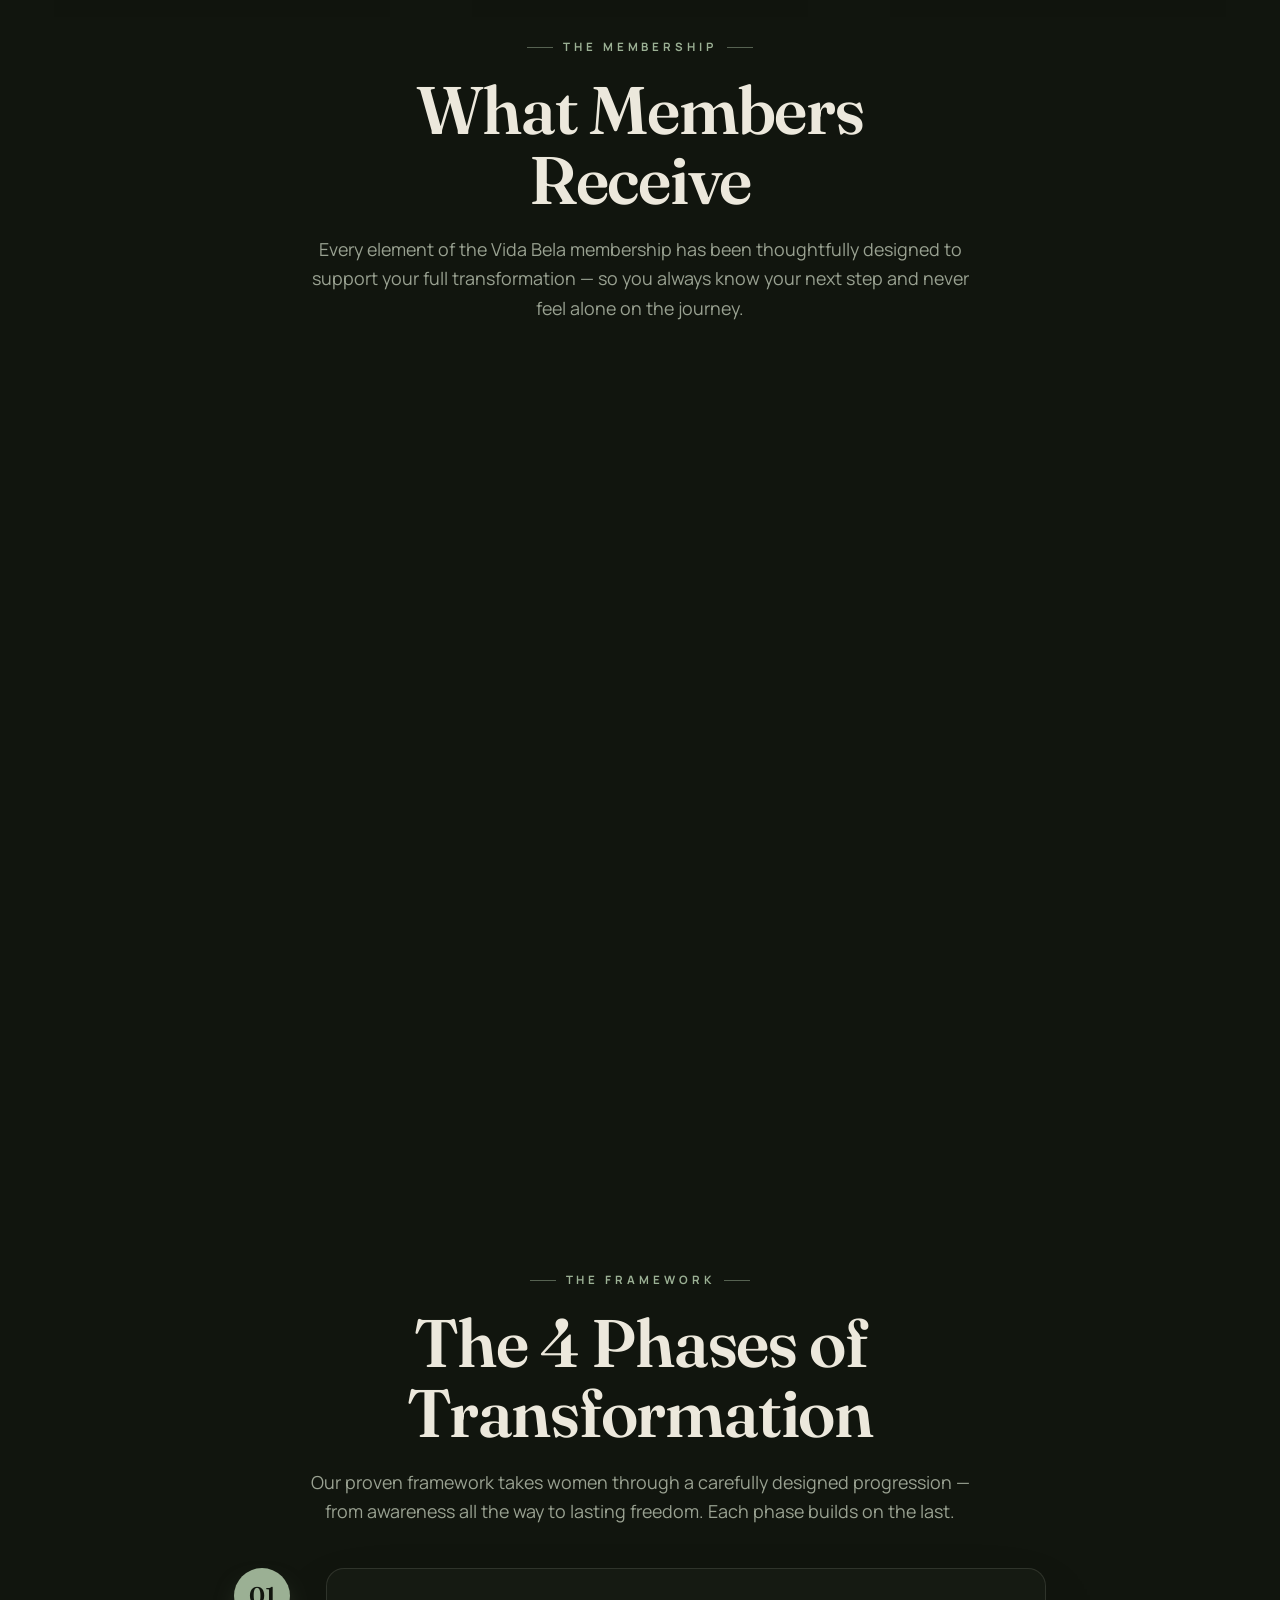
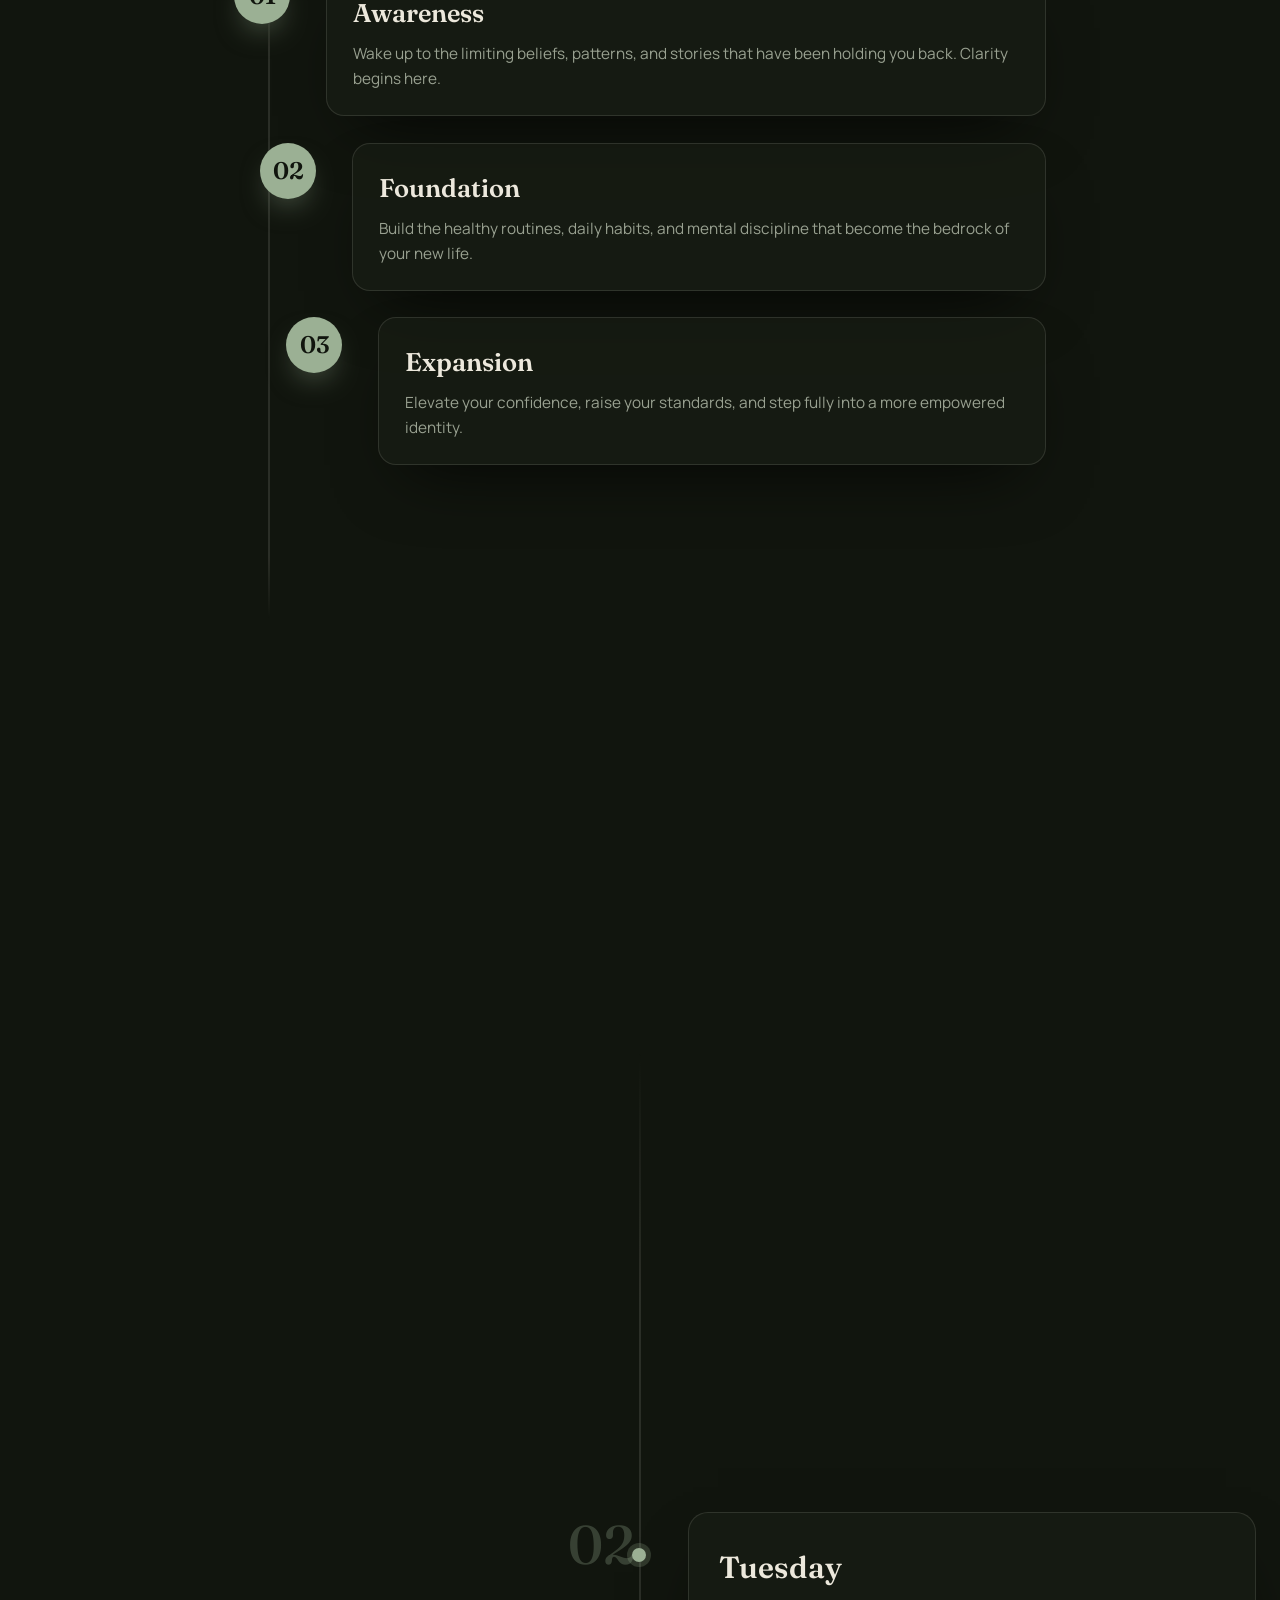
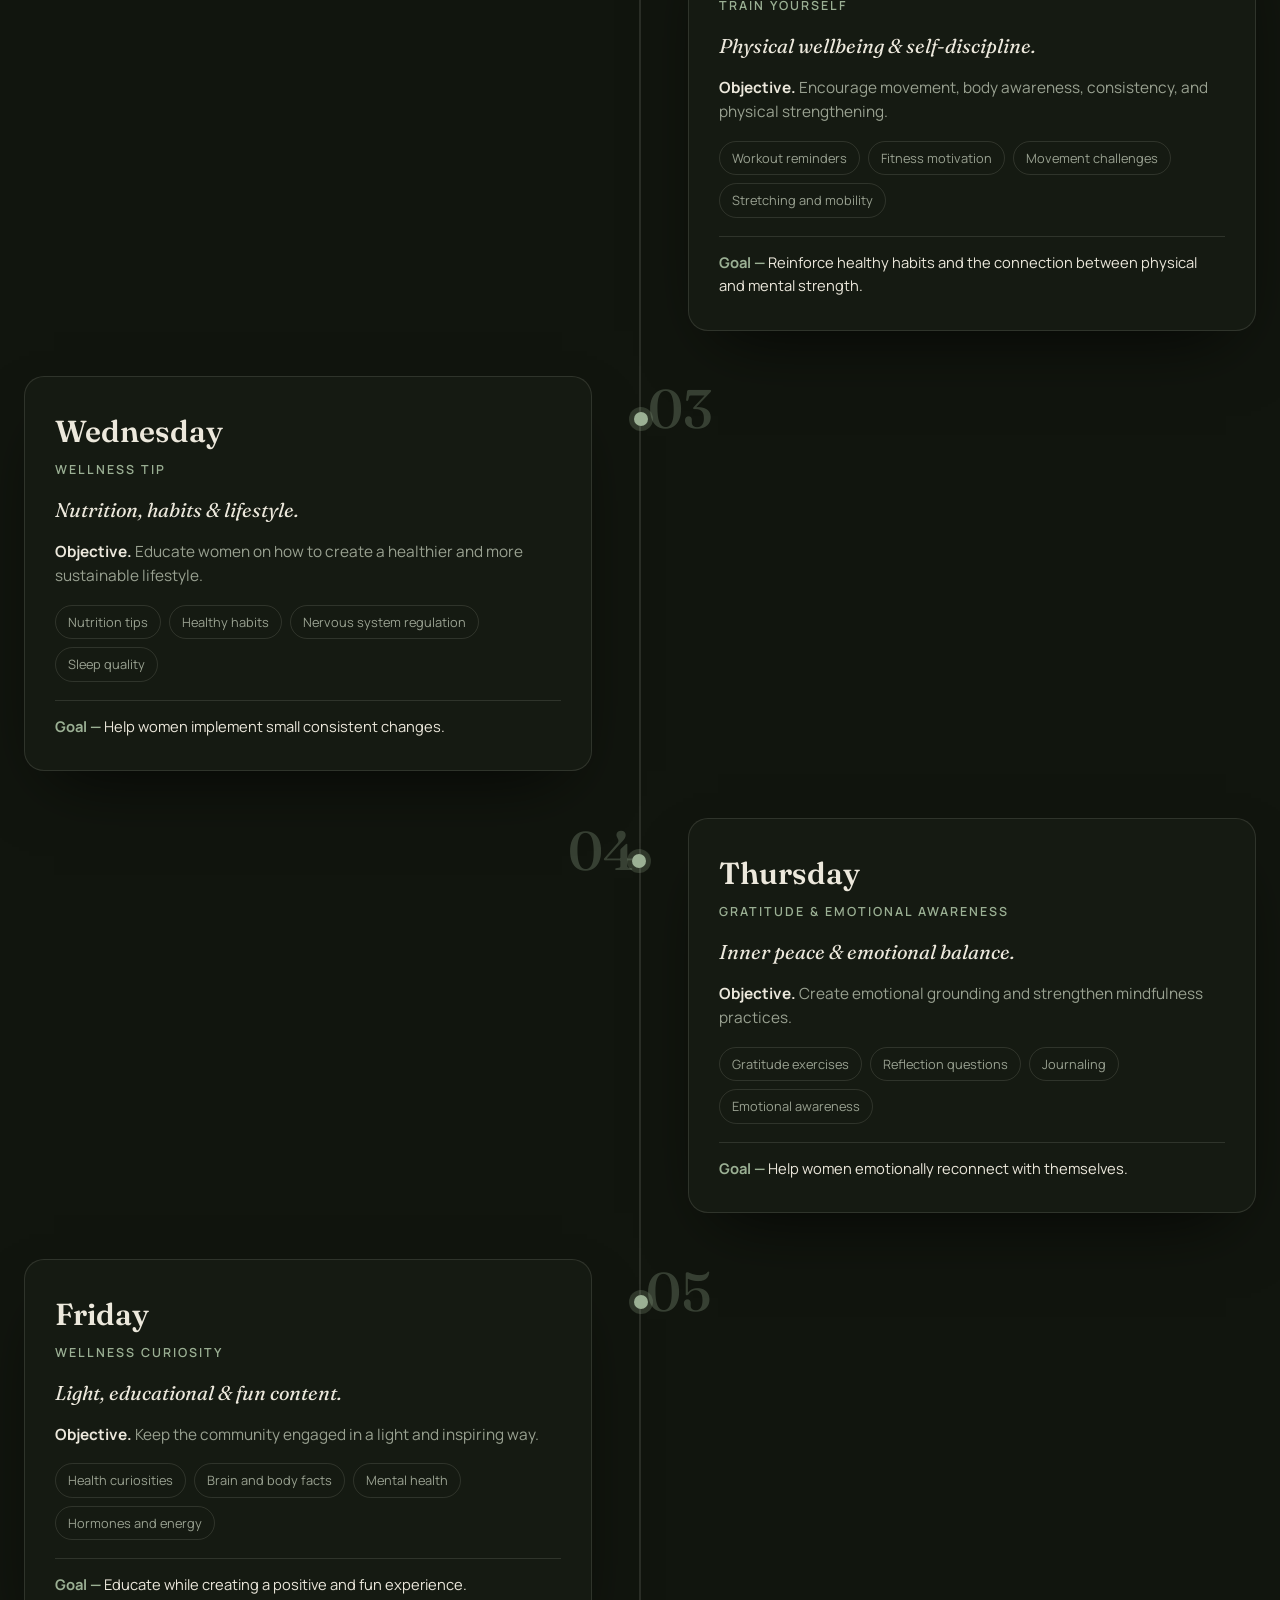
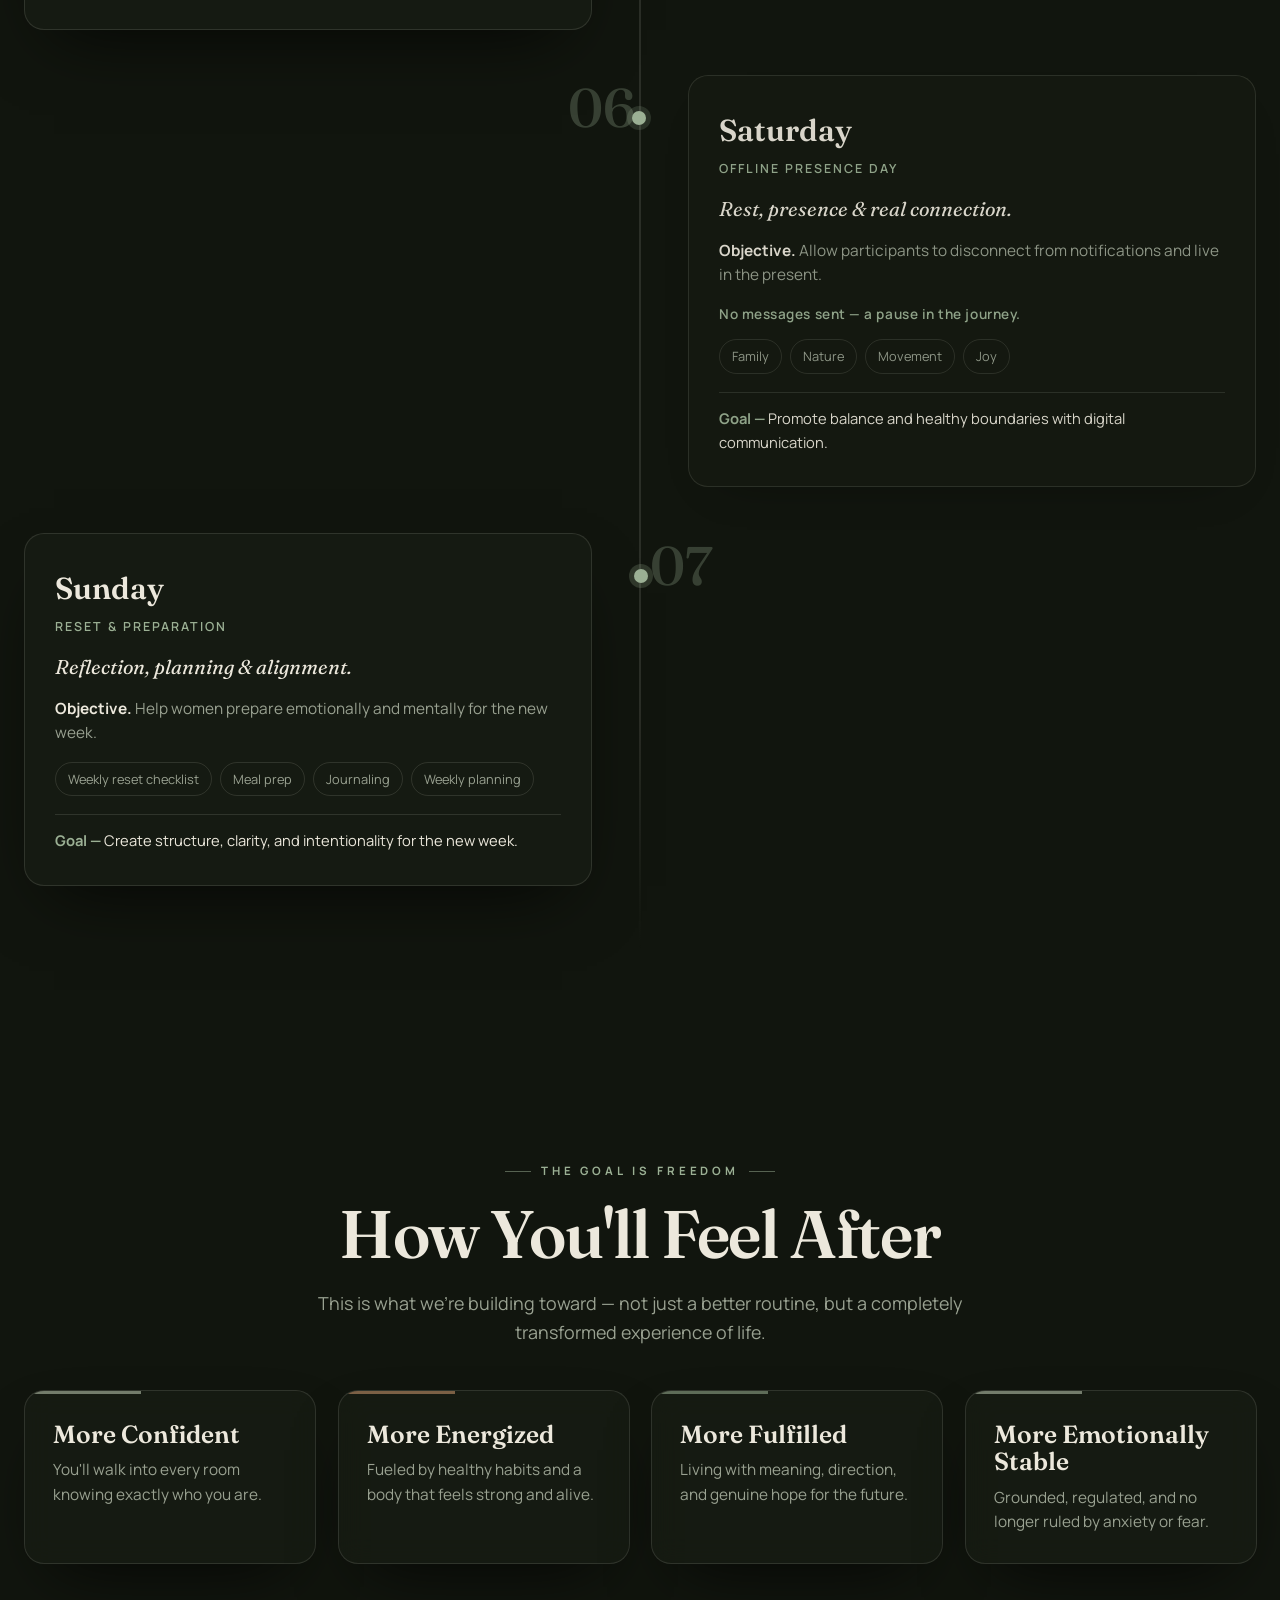
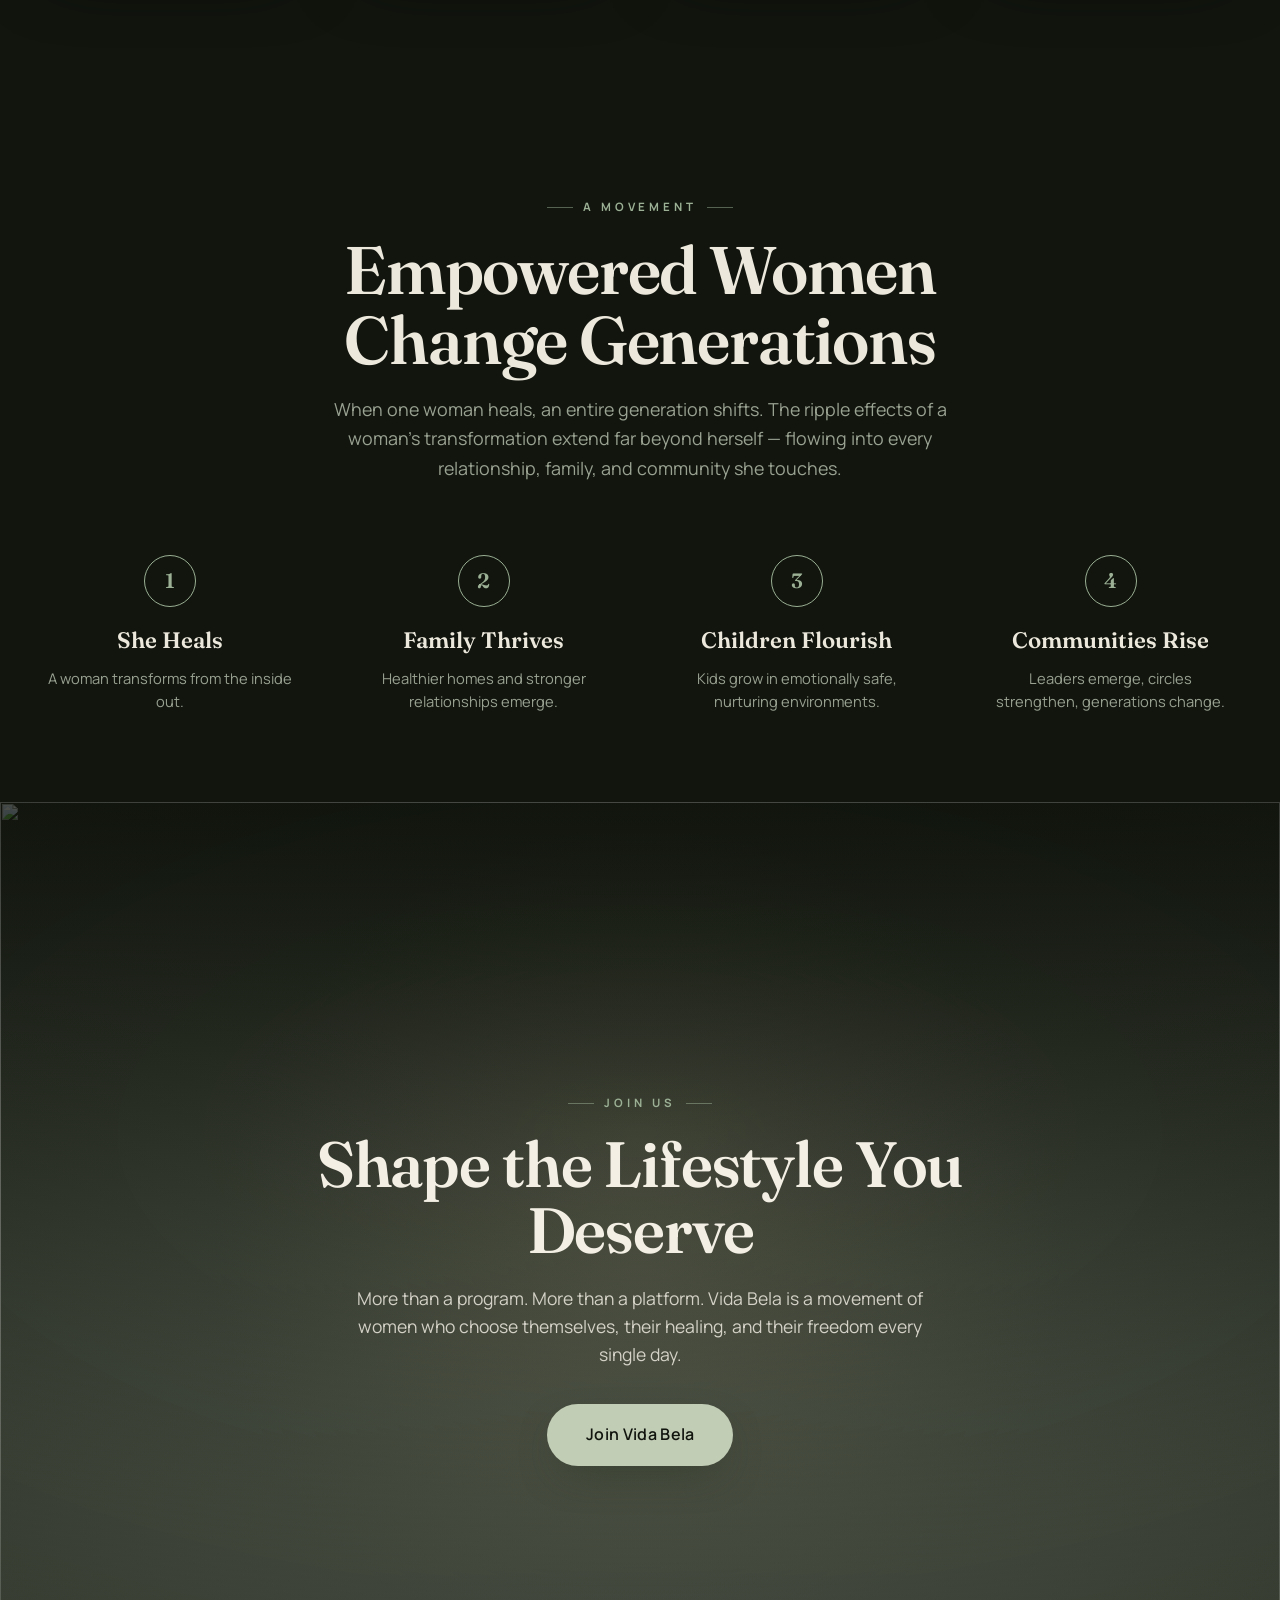
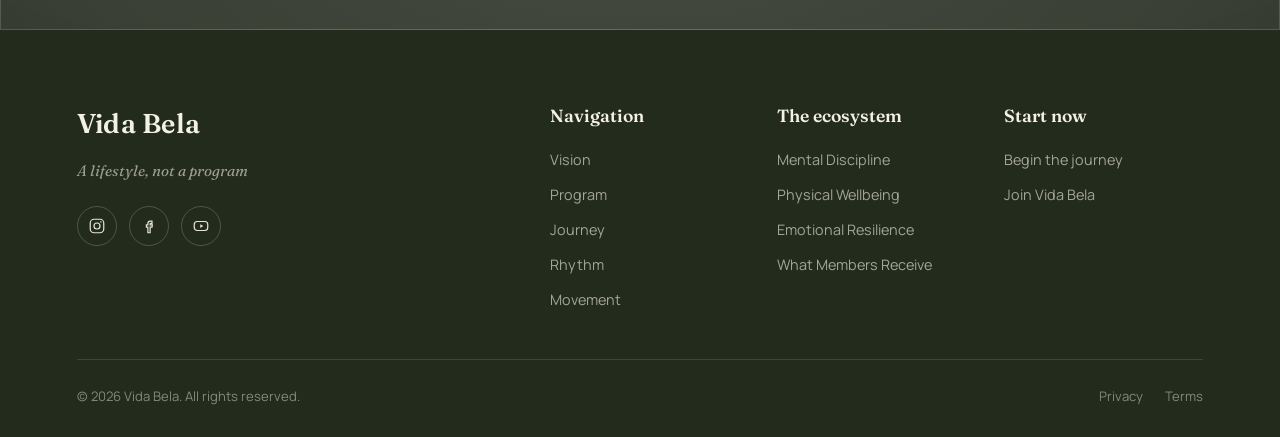
==== commit 97ef737a: "Default to dark + English; fix language toggle; refine flowers Site defaults to dark (forest-night) " ====
--- a/index.html
+++ b/index.html
@@ -1,5 +1,5 @@
 <!DOCTYPE html>
-<html lang="pt" data-theme="light">
+<html lang="en" data-theme="dark">
 <head>
   <meta charset="UTF-8" />
   <meta name="viewport" content="width=device-width, initial-scale=1.0" />
--- a/styles.css
+++ b/styles.css
@@ -224,9 +224,9 @@
 #vineGrad .vg2 { stop-color: var(--vine-dark); }
 #leafGrad .lg0 { stop-color: var(--vine-light); }
 #leafGrad .lg1 { stop-color: var(--vine-dark); }
-#flowerGrad .fg0 { stop-color: #f6d2c8; }
-#flowerGrad .fg1 { stop-color: #de9b93; }
-#flowerGrad .fg2 { stop-color: #bf7873; }
+#flowerGrad .fg0 { stop-color: #f2e2d6; }
+#flowerGrad .fg1 { stop-color: #d8a99d; }
+#flowerGrad .fg2 { stop-color: #b07e77; }
 
 .vine__strand--front { fill: url(#vineGrad); }
 .vine__strand--back { fill: var(--vine-dark); opacity: 0.85; }
@@ -296,10 +296,10 @@
   transition: opacity 0.8s var(--ease), scale 1s var(--ease);
 }
 .vine__flower.bloom { opacity: 1; scale: 1; animation: flowerBreathe 7s ease-in-out infinite; }
-.vine__flower .petal { fill: url(#flowerGrad); }
-.vine__flower .petal--inner { fill: #f3c4ba; opacity: 0.95; }
-.vine__flower .core { fill: #caa05f; }
-.vine__flower .stamen { fill: #9c6f33; }
+.vine__flower .petal { fill: url(#flowerGrad); stroke: #a8746c; stroke-width: 0.4; stroke-opacity: 0.3; }
+.vine__flower .petal--inner { fill: #f0ddd0; stroke: none; opacity: 0.92; }
+.vine__flower .core { fill: #e7c98e; }
+.vine__flower .stamen { fill: #b98a3e; }
 
 @keyframes leafSway {
   0%, 100% { rotate: -5deg; }
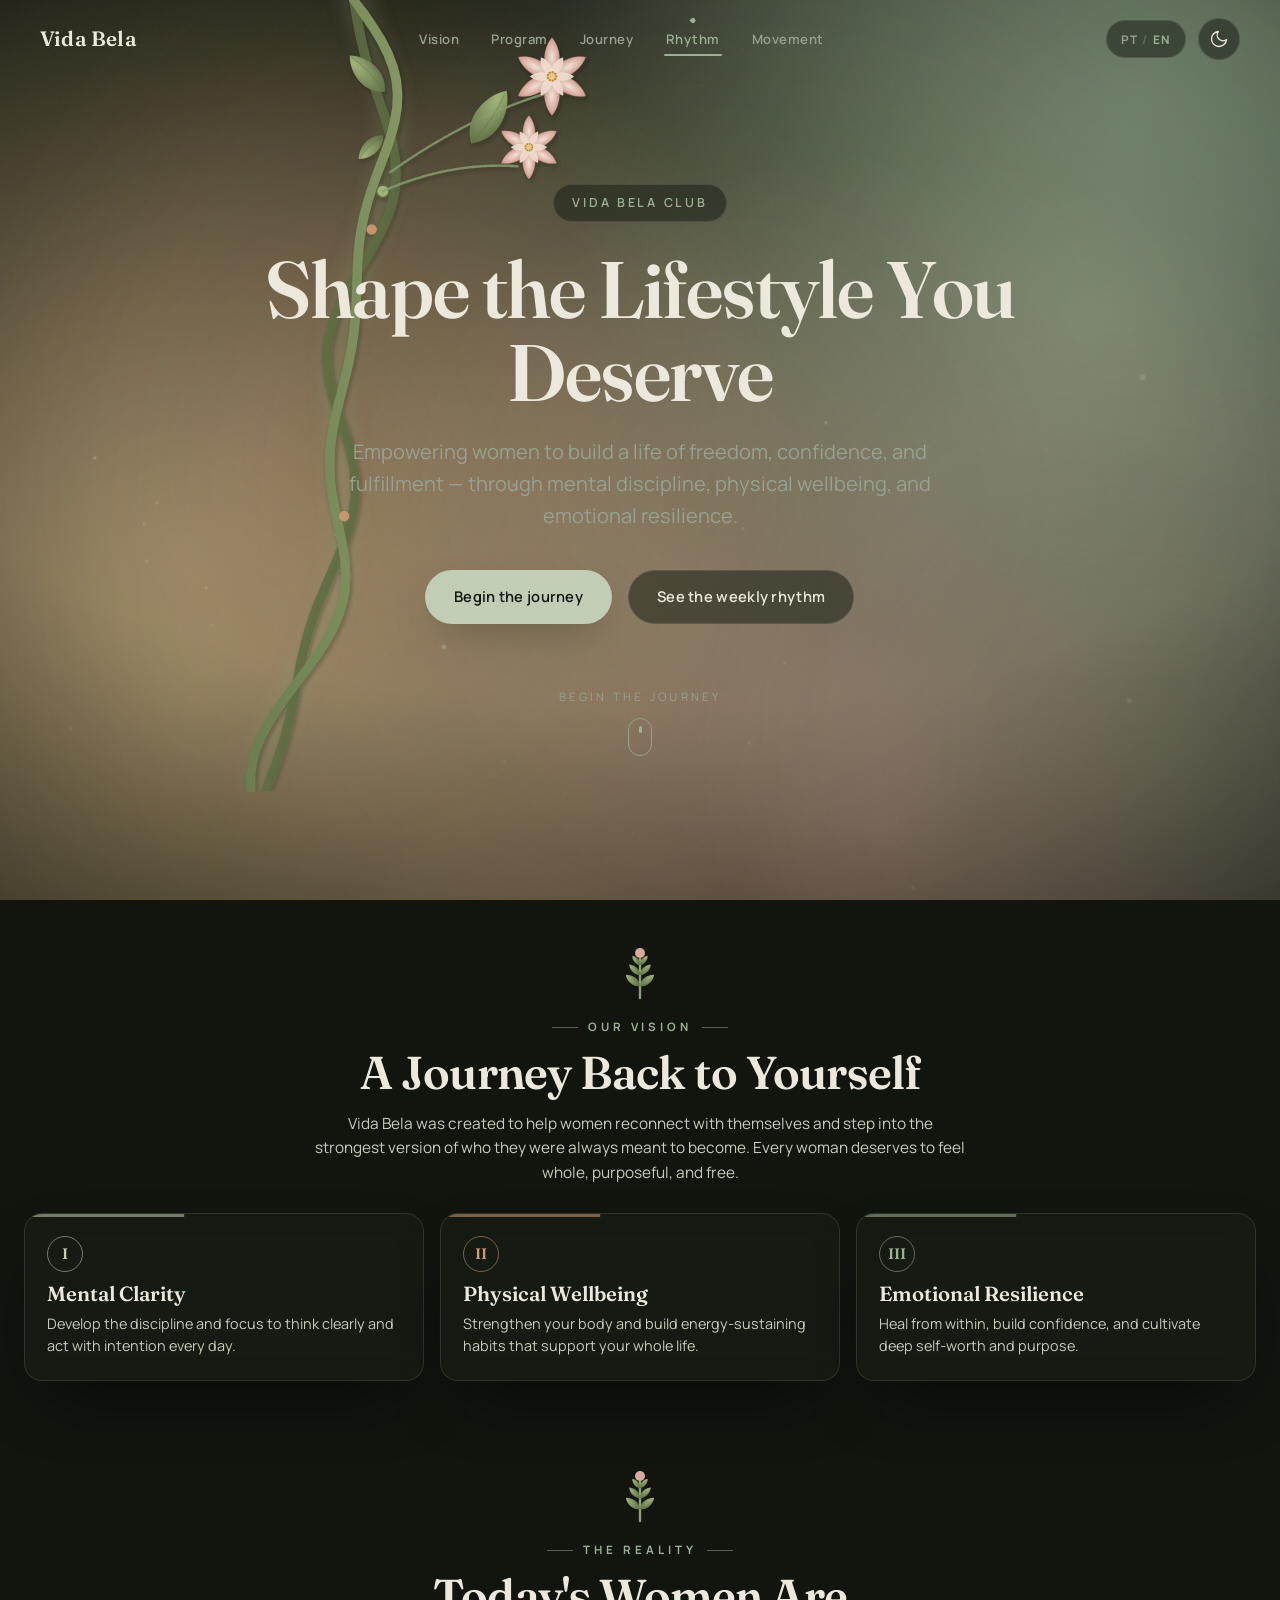
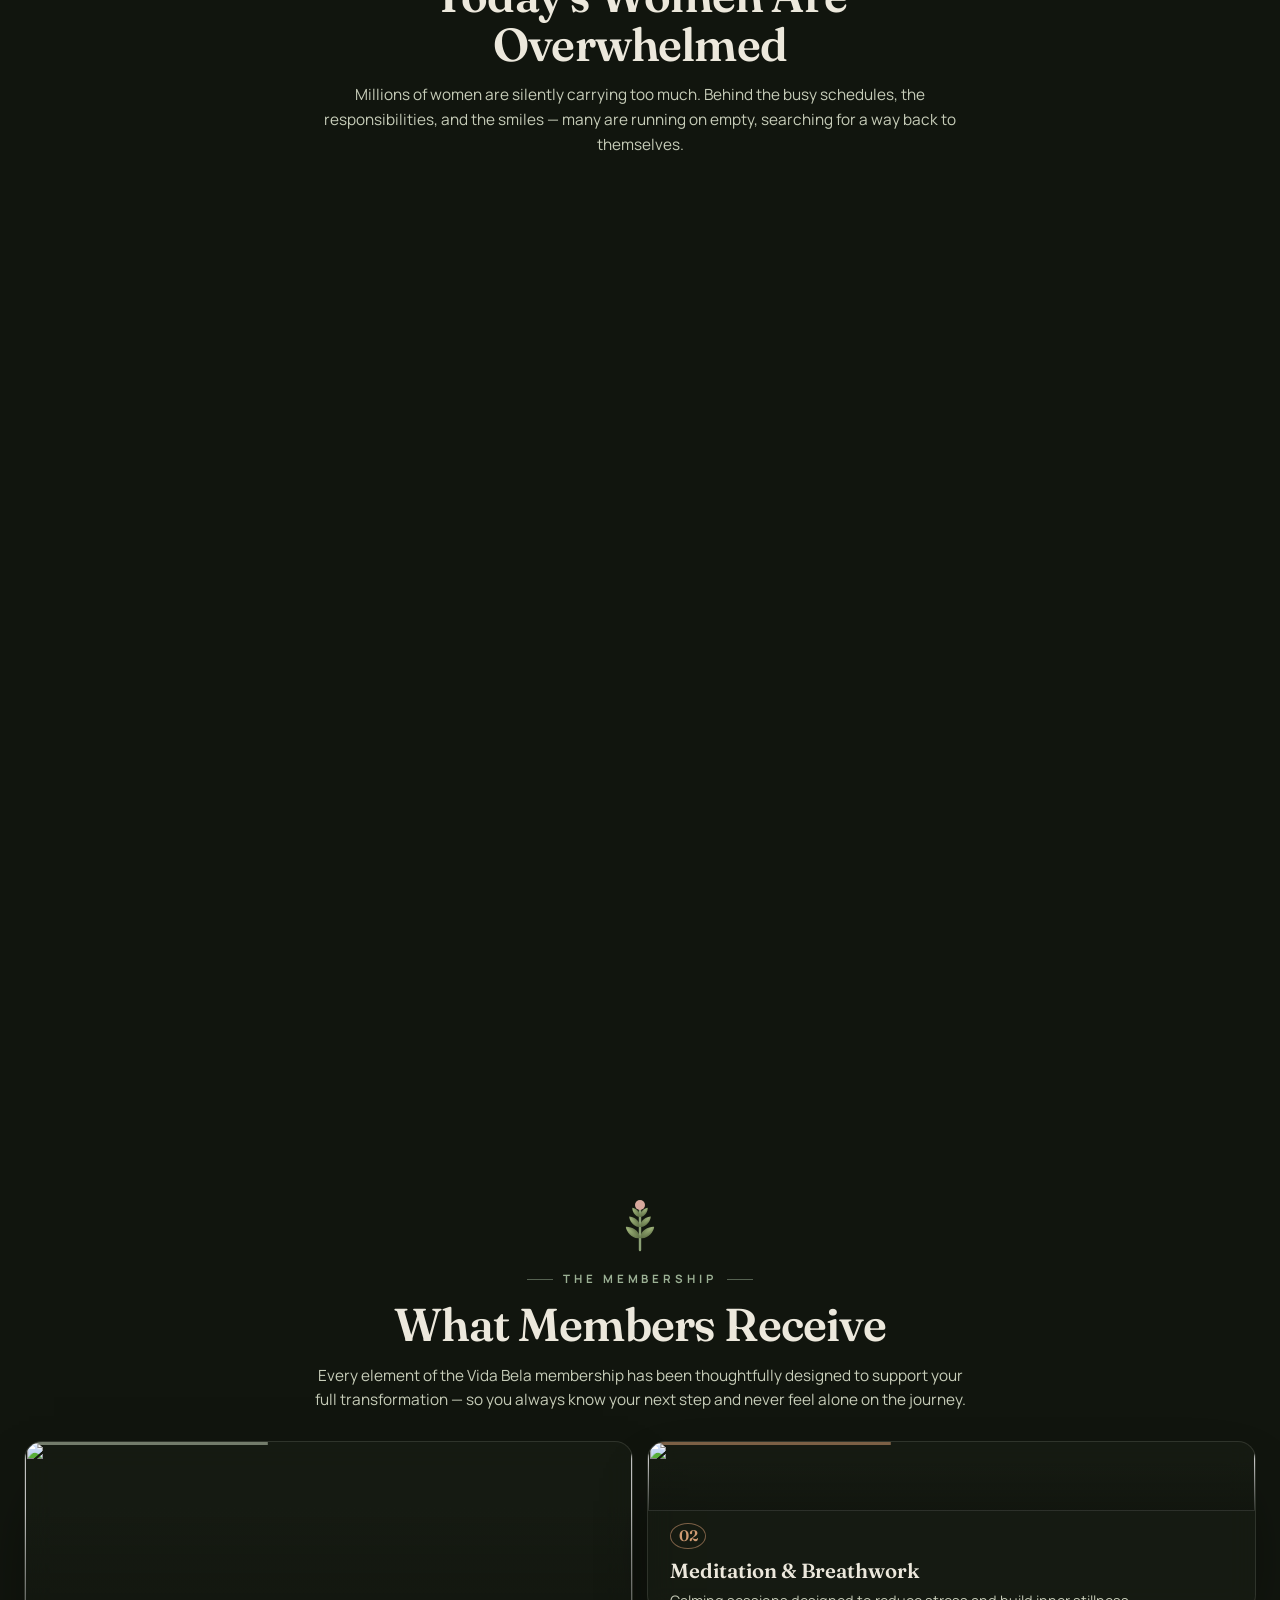
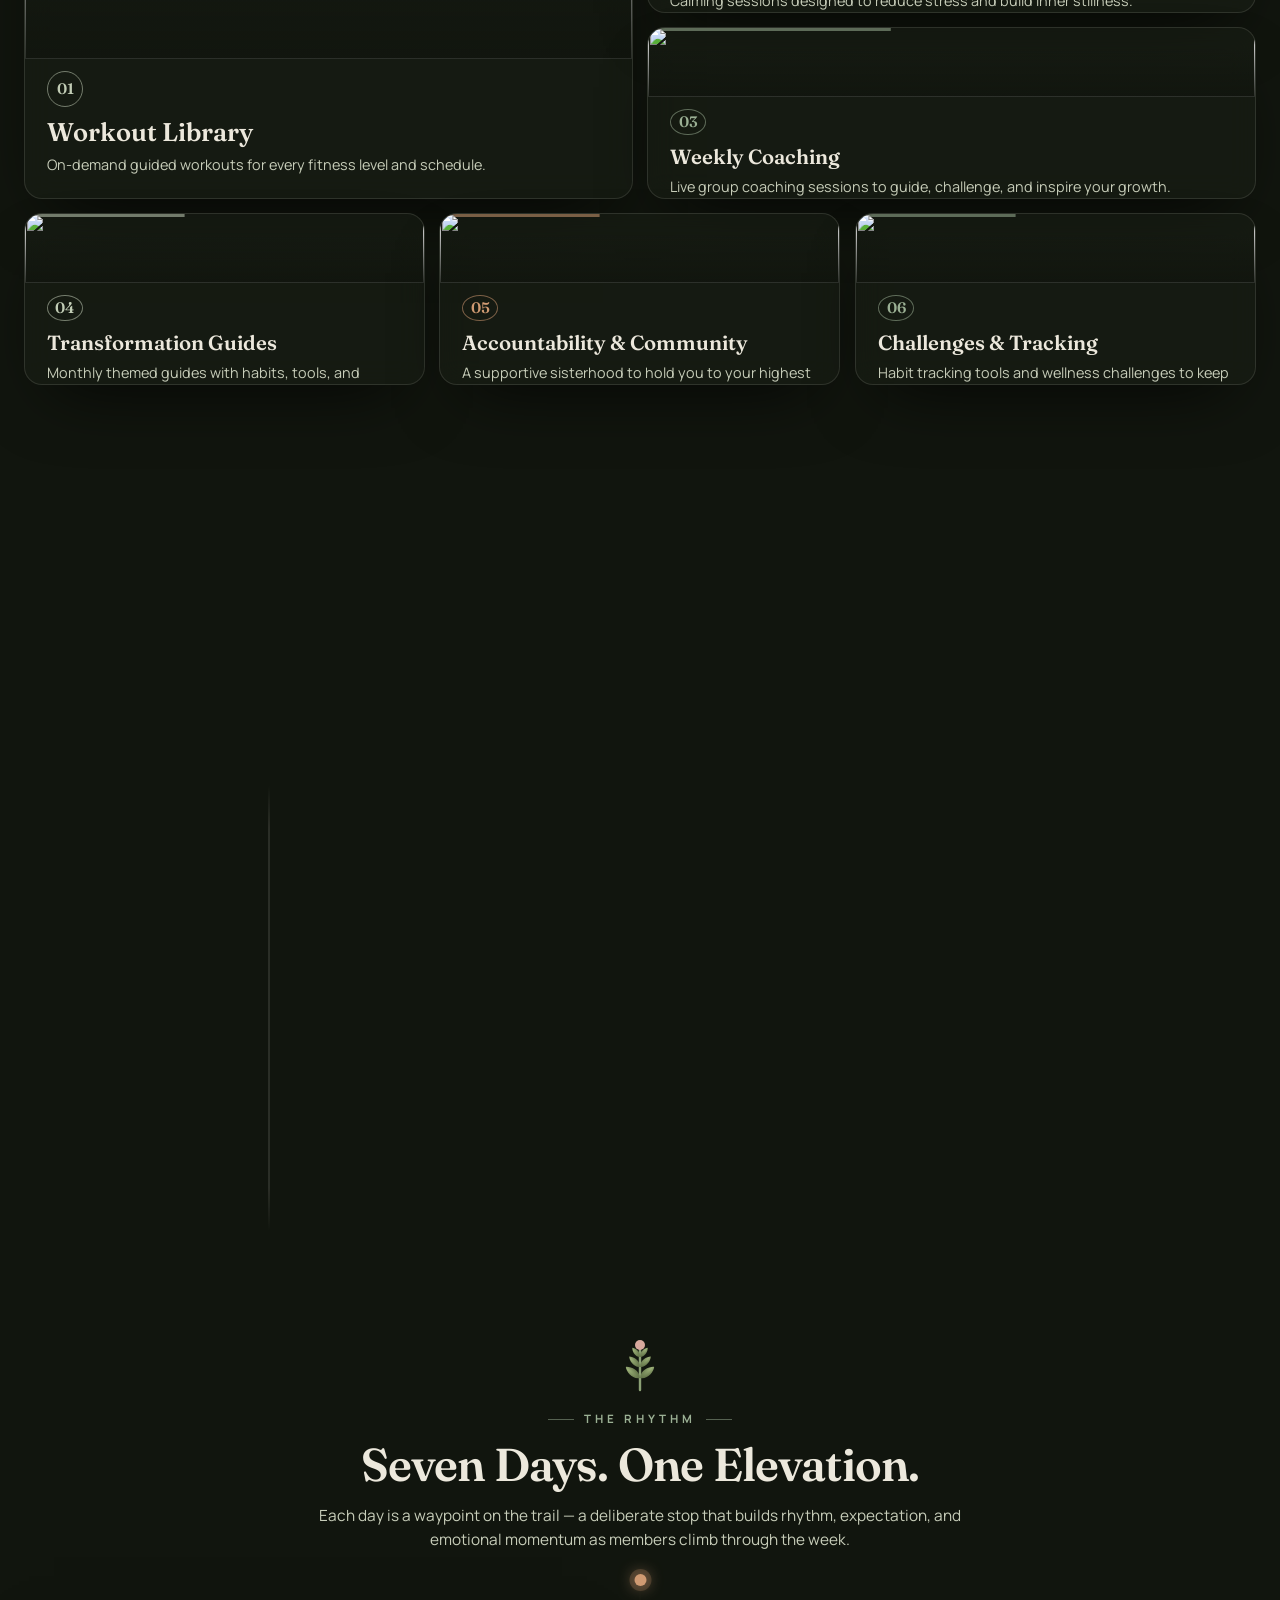
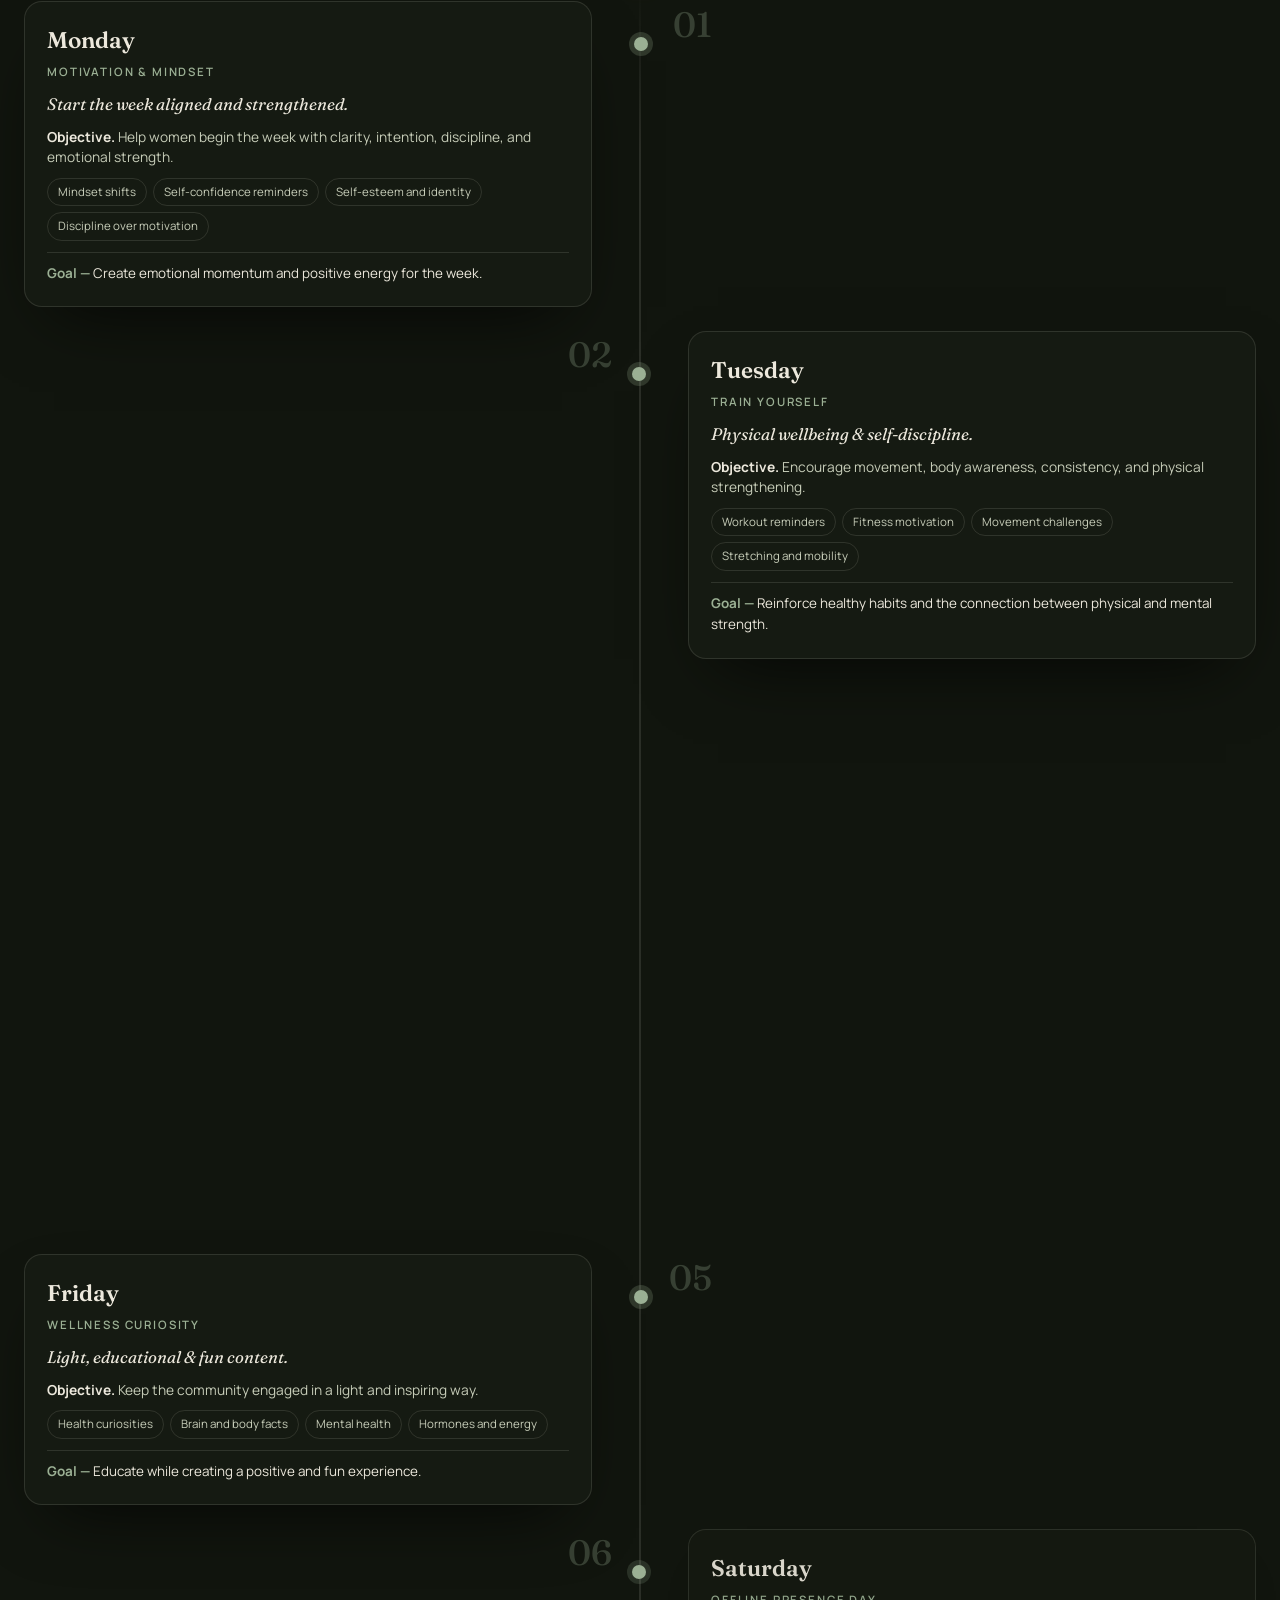
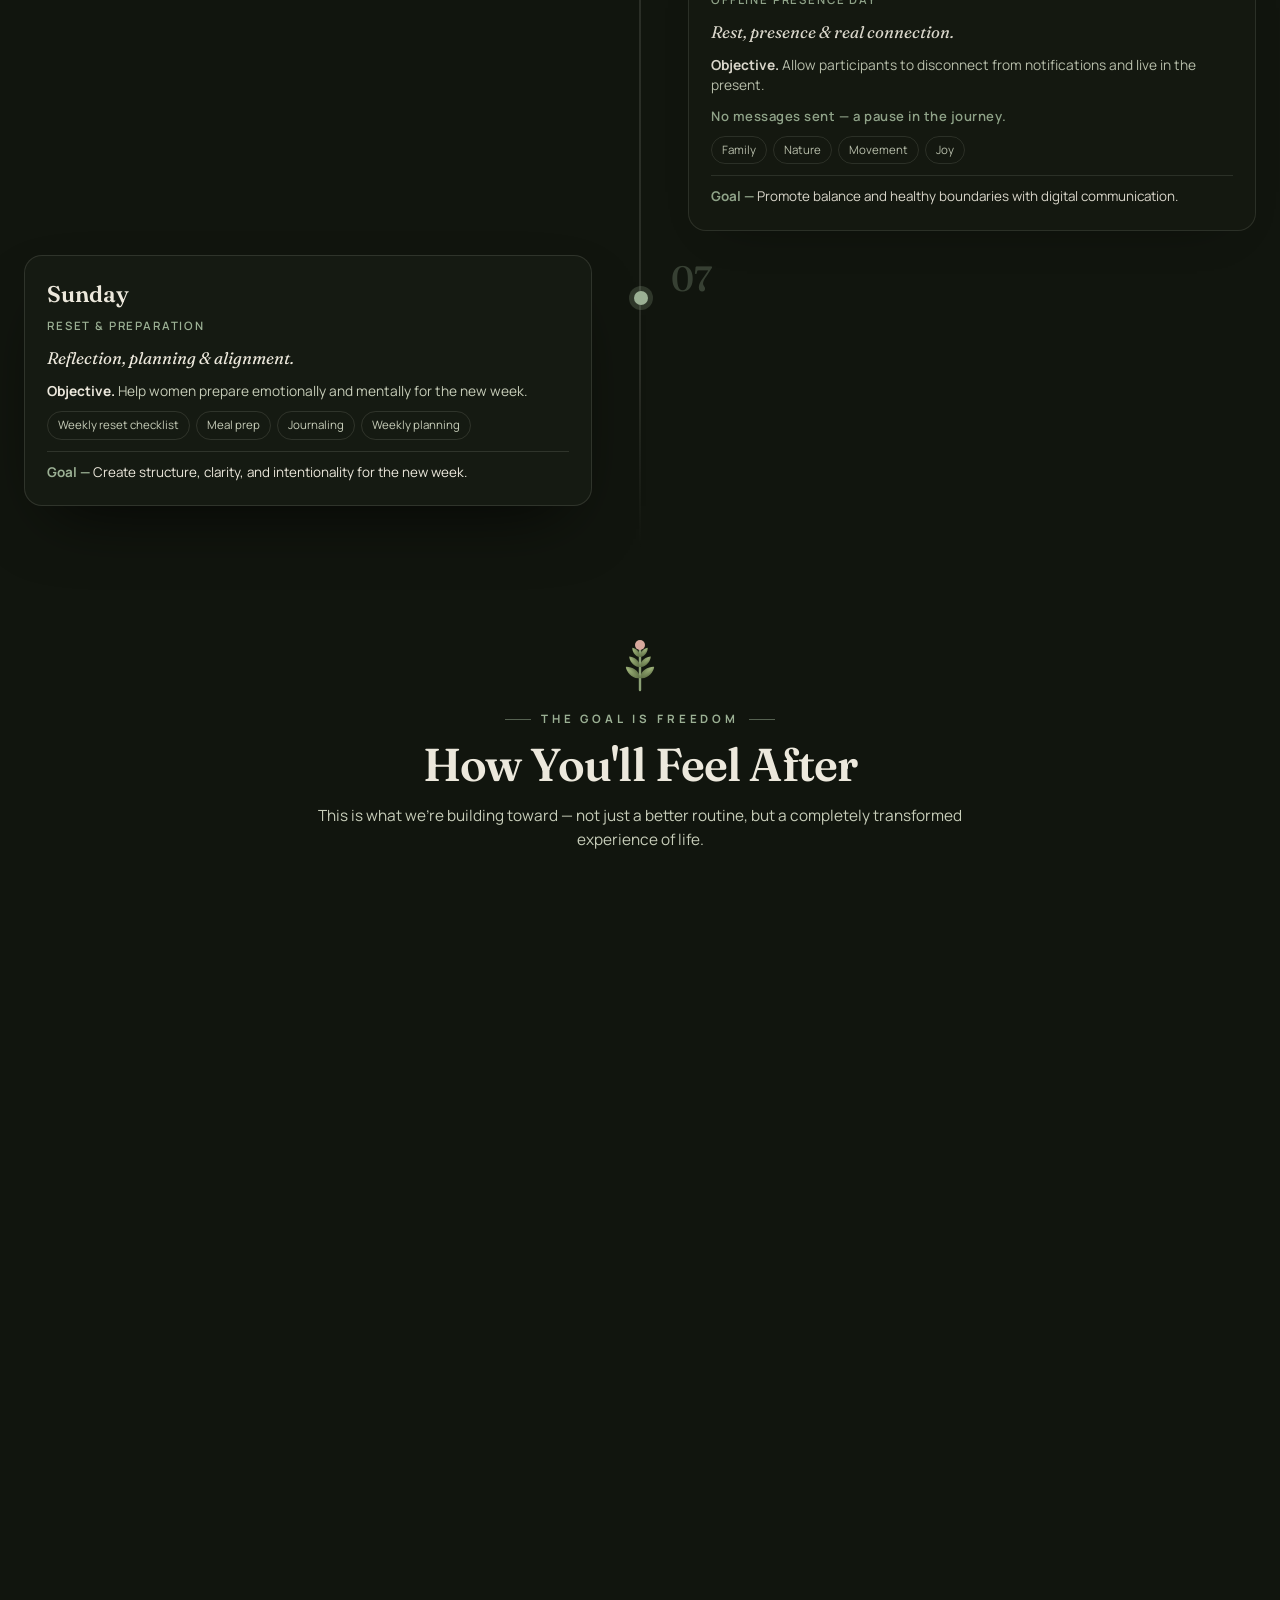
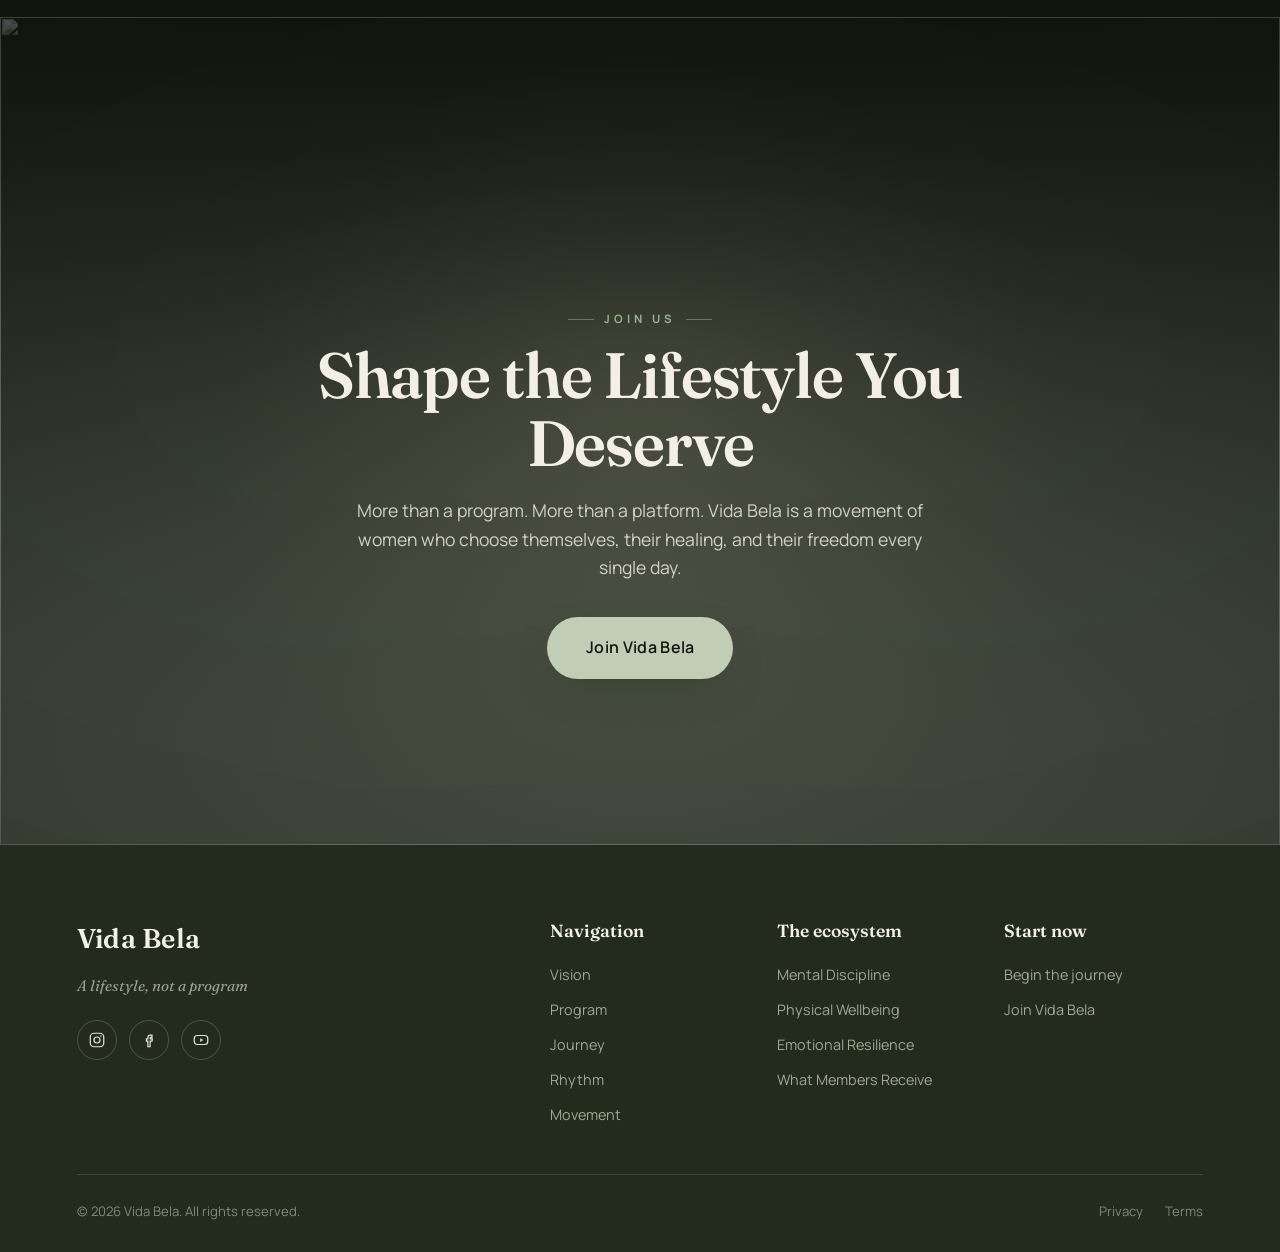
==== commit 7b4cb5cd: "Animate weekly trail on scroll; replace lottie pings with botanical sprigs The weekly Seven Days tra" ====
--- a/index.html
+++ b/index.html
@@ -101,7 +101,6 @@
     <!-- ---------- 2. VISION + PILLARS ---------- -->
     <section class="vision" id="vision">
       <header class="section-head reveal" data-reveal>
-        <lottie-player class="lottie-accent" src="assets/lottie/breathe.json" background="transparent" loop autoplay aria-hidden="true"></lottie-player>
         <span class="eyebrow" data-i18n="vision.eyebrow">Nossa visão</span>
         <h2 data-i18n="vision.title">Uma jornada de volta a si mesma</h2>
         <p data-i18n="vision.lead">A Vida Bela nasceu para ajudar mulheres a se reconectarem consigo mesmas e a se tornarem a versão mais forte de quem sempre foram. Toda mulher merece se sentir inteira, com propósito e livre.</p>
@@ -429,7 +428,6 @@
     <!-- ---------- 8. HOW YOU'LL FEEL ---------- -->
     <section class="feel" id="feel">
       <header class="section-head reveal" data-reveal>
-        <lottie-player class="lottie-accent" src="assets/lottie/breathe.json" background="transparent" loop autoplay aria-hidden="true"></lottie-player>
         <span class="eyebrow" data-i18n="feel.eyebrow">O objetivo é liberdade</span>
         <h2 data-i18n="feel.title">Como você vai se sentir depois</h2>
         <p data-i18n="feel.lead">É isso que estamos construindo — não só uma rotina melhor, mas uma experiência de vida completamente transformada.</p>
@@ -457,7 +455,6 @@
     <!-- ---------- 9. MOVEMENT / GENERATIONS ---------- -->
     <section class="ripple" id="movement">
       <header class="section-head reveal" data-reveal>
-        <lottie-player class="lottie-accent lottie-accent--lg" src="assets/lottie/ripple.json" background="transparent" loop autoplay aria-hidden="true"></lottie-player>
         <span class="eyebrow" data-i18n="rip.eyebrow">Um movimento</span>
         <h2 data-i18n="rip.title">Mulheres empoderadas mudam gerações</h2>
         <p data-i18n="rip.lead">Quando uma mulher cura, uma geração inteira muda. Os efeitos da transformação de uma mulher vão muito além dela — fluem para cada relação, família e comunidade que ela toca.</p>
@@ -551,7 +548,6 @@
     </div>
   </footer>
 
-  <script src="https://unpkg.com/@lottiefiles/lottie-player@2.0.8/dist/lottie-player.js"></script>
   <script src="script.js"></script>
 </body>
 </html>
--- a/styles.css
+++ b/styles.css
@@ -23,6 +23,7 @@
 
   --text: #2a2f25;
   --text-dim: #5f6555;
+  --text-soft: #474d3d;
   --line: rgba(42, 47, 37, 0.14);
 
   --forest: #3a4a36;
@@ -55,6 +56,7 @@
 
   --text: #ece8dc;
   --text-dim: #99a191;
+  --text-soft: #c7cdb9;
   --line: rgba(236, 232, 220, 0.12);
 
   --forest: #c2cdb6;
@@ -265,6 +267,19 @@
 }
 .vine__leaf.bloom { opacity: 0.95; scale: 1; animation: leafSway 6s ease-in-out infinite; }
 .vine__vein { stroke: var(--vine-dark); stroke-width: 1; opacity: 0.4; fill: none; }
+
+/* station marker where the branch meets each section */
+.vine__node {
+  fill: var(--vine-light);
+  stroke: var(--vine-dark);
+  stroke-width: 1.5;
+  opacity: 0;
+  scale: 0;
+  transform-box: fill-box;
+  transform-origin: center;
+  transition: opacity 0.5s var(--ease), scale 0.6s var(--ease);
+}
+.vine__node.bloom { opacity: 0.92; scale: 1; }
 
 .vine__twig {
   fill: none;
@@ -462,13 +477,32 @@
 section { position: relative; }
 section[id] { scroll-margin-top: 86px; }
 
-.section-head { max-width: 720px; margin: 0 auto 42px; text-align: center; padding: 0 24px; }
-.lottie-accent {
-  display: block;
-  width: 76px; height: 76px;
-  margin: 0 auto 10px;
-}
-.lottie-accent--lg { width: 104px; height: 104px; margin-bottom: 6px; }
+.section-head { max-width: 700px; margin: 0 auto 28px; text-align: center; padding: 0 24px; }
+
+/* botanical section marker — a little sprig that grows in to demarcate sections */
+.leaf-mark { display: block; width: 60px; height: 56px; margin: 0 auto 12px; overflow: visible; }
+.leaf-mark .lm-stem {
+  fill: none; stroke: var(--vine); stroke-width: 2.4; stroke-linecap: round;
+  stroke-dasharray: 70; stroke-dashoffset: 70;
+  transition: stroke-dashoffset 1s var(--ease) 0.05s;
+}
+.leaf-mark .lm-leaf {
+  fill: url(#leafGrad);
+  opacity: 0; scale: 0;
+  transform-box: fill-box; transform-origin: 50% 100%;
+  transition: opacity 0.5s var(--ease), scale 0.6s var(--ease);
+  transition-delay: calc(0.2s + var(--d, 0) * 0.1s);
+}
+.leaf-mark .lm-bud {
+  fill: #d8a99d;
+  opacity: 0; scale: 0;
+  transform-box: fill-box; transform-origin: center;
+  transition: opacity 0.5s var(--ease) 0.7s, scale 0.6s var(--ease) 0.7s;
+}
+.section-head.is-visible .lm-stem { stroke-dashoffset: 0; }
+.section-head.is-visible .lm-leaf { opacity: 0.95; scale: 1; animation: leafSway 6s ease-in-out infinite; animation-delay: 1s; }
+.section-head.is-visible .lm-bud { opacity: 1; scale: 1; }
+
 .eyebrow {
   display: inline-flex; align-items: center; gap: 10px;
   font-size: 0.72rem; letter-spacing: 0.34em; text-transform: uppercase;
@@ -482,13 +516,13 @@
 .section-head h2, .summit h2 {
   font-family: var(--font-display);
   font-weight: 600;
-  line-height: 1.04;
+  line-height: 1.06;
   letter-spacing: -0.018em;
-  margin: 18px 0 20px;
-  font-size: clamp(2.4rem, 5.6vw, 4.2rem);
+  margin: 12px 0 14px;
+  font-size: clamp(1.9rem, 3.6vw, 3rem);
 }
 .section-head h2 em, .summit h2 em { font-style: italic; color: var(--clay); }
-.section-head p { color: var(--text-dim); font-size: clamp(1.02rem, 1.4vw, 1.15rem); line-height: 1.65; }
+.section-head p { color: var(--text-soft); font-size: clamp(0.96rem, 1.1vw, 1.05rem); line-height: 1.6; }
 
 /* Buttons */
 .btn {
@@ -599,7 +633,7 @@
 /* ============================================================
    WEEKLY FLOW — THE TRAIL
    ============================================================ */
-.flow { padding: 48px 0 58px; }
+.flow { padding: 40px 0 42px; }
 .trail {
   position: relative;
   max-width: var(--maxw);
@@ -615,10 +649,40 @@
   transform: translateX(-50%);
   background: linear-gradient(180deg, transparent, var(--line) 8%, var(--line) 92%, transparent);
 }
+/* a progress line that fills as you climb through the days */
+.trail__progress {
+  position: absolute;
+  left: 50%; top: 0;
+  width: 3px; height: 0;
+  transform: translateX(-50%);
+  border-radius: 3px;
+  background: linear-gradient(180deg, var(--sage), var(--accent) 55%, var(--clay));
+  box-shadow: 0 0 14px color-mix(in srgb, var(--accent) 60%, transparent);
+  z-index: 0;
+  transition: height 0.18s linear;
+}
+/* a glowing comet at the tip of the progress line */
+.trail__progress::after {
+  content: "";
+  position: absolute; left: 50%; bottom: -5px;
+  width: 12px; height: 12px; border-radius: 50%;
+  transform: translateX(-50%);
+  background: var(--clay);
+  box-shadow: 0 0 16px var(--clay), 0 0 0 5px color-mix(in srgb, var(--clay) 22%, transparent);
+}
+/* day nodes light up as the progress reaches them */
+.day::after { transition: transform 0.4s var(--ease), background 0.4s var(--ease), box-shadow 0.4s var(--ease); }
+.day.is-active::after {
+  transform: scale(1.35);
+  background: var(--clay);
+  box-shadow: 0 0 0 6px color-mix(in srgb, var(--clay) 24%, transparent), 0 0 18px var(--clay);
+}
+.day__card { transition: box-shadow 0.5s var(--ease), border-color 0.5s var(--ease), transform 0.5s var(--ease); }
+.day.is-active .day__card { border-color: color-mix(in srgb, var(--clay) 55%, var(--card-brd)); }
 .day {
   position: relative;
   width: calc(50% - 48px);
-  margin: 0 0 46px auto;
+  margin: 0 0 24px auto;
   margin-right: 0; margin-left: auto;
 }
 .day:not(.day--right) { margin-left: 0; }
@@ -641,7 +705,7 @@
   position: absolute;
   top: 6px;
   font-family: var(--font-display);
-  font-size: 3.4rem;
+  font-size: 2.2rem;
   font-weight: 500;
   color: var(--accent);
   opacity: 0.28;
@@ -653,8 +717,8 @@
 .day__card {
   background: var(--card-bg);
   border: 1px solid var(--card-brd);
-  border-radius: 20px;
-  padding: 30px 30px 32px;
+  border-radius: 18px;
+  padding: 20px 22px 22px;
   backdrop-filter: blur(16px);
   -webkit-backdrop-filter: blur(16px);
   box-shadow: var(--card-shadow);
@@ -663,37 +727,37 @@
 }
 .day__name {
   font-family: var(--font-display);
-  font-size: 1.9rem; font-weight: 600;
+  font-size: 1.42rem; font-weight: 600;
   display: block;
 }
 .day__theme {
   display: inline-block;
-  margin: 4px 0 14px;
-  font-size: 0.78rem; letter-spacing: 0.16em; text-transform: uppercase;
+  margin: 3px 0 9px;
+  font-size: 0.72rem; letter-spacing: 0.16em; text-transform: uppercase;
   color: var(--accent); font-weight: 600;
 }
-.day__lead { font-style: italic; font-family: var(--font-display); font-size: 1.25rem; color: var(--text); margin-bottom: 14px; }
-.day__obj { color: var(--text-dim); font-size: 0.96rem; margin-bottom: 16px; }
+.day__lead { font-style: italic; font-family: var(--font-display); font-size: 1.05rem; color: var(--text); margin-bottom: 9px; }
+.day__obj { color: var(--text-soft); font-size: 0.86rem; margin-bottom: 10px; line-height: 1.5; }
 .day__obj strong { color: var(--text); }
 .day__nomsg {
-  font-size: 0.85rem; letter-spacing: 0.04em;
+  font-size: 0.82rem; letter-spacing: 0.04em;
   color: var(--sage); font-weight: 600;
-  margin-bottom: 14px;
+  margin-bottom: 9px;
 }
 .day__ideas {
-  display: flex; flex-wrap: wrap; gap: 8px;
-  margin-bottom: 18px;
+  display: flex; flex-wrap: wrap; gap: 6px;
+  margin-bottom: 11px;
 }
 .day__ideas li {
-  font-size: 0.8rem;
-  padding: 6px 12px;
+  font-size: 0.72rem;
+  padding: 4px 10px;
   border-radius: 100px;
   border: 1px solid var(--line);
-  color: var(--text-dim);
+  color: var(--text-soft);
 }
 .day__goal {
-  font-size: 0.92rem;
-  padding-top: 14px;
+  font-size: 0.84rem;
+  padding-top: 10px;
   border-top: 1px solid var(--line);
   color: var(--text);
 }
@@ -713,14 +777,14 @@
    GENERIC SECTIONS + CARD GRID
    (vision · problem · ecosystem · membership · feel)
    ============================================================ */
-.vision, .problem, .ecosystem, .membership, .feel { padding: 58px 0 58px; }
+.vision, .problem, .ecosystem, .membership, .feel { padding: 42px 0 42px; }
 
 .cards {
   max-width: var(--maxw);
   margin: 0 auto;
   padding: 0 24px;
   display: grid;
-  gap: 22px;
+  gap: 16px;
 }
 .cards--3 { grid-template-columns: repeat(auto-fit, minmax(260px, 1fr)); }
 .cards--4 { grid-template-columns: repeat(auto-fit, minmax(220px, 1fr)); }
@@ -729,8 +793,8 @@
   position: relative;
   background: var(--card-bg);
   border: 1px solid var(--card-brd);
-  border-radius: 20px;
-  padding: 30px 28px 28px;
+  border-radius: 18px;
+  padding: 22px 22px 22px;
   backdrop-filter: blur(14px);
   -webkit-backdrop-filter: blur(14px);
   box-shadow: var(--card-shadow);
@@ -756,8 +820,8 @@
 .card--media { padding-top: 0; }
 .card__media {
   position: relative;
-  margin: -1px -28px 22px;
-  aspect-ratio: 16 / 10;
+  margin: -1px -22px 16px;
+  aspect-ratio: 16 / 9;
   overflow: hidden;
 }
 .card__media img {
@@ -778,14 +842,14 @@
 }
 .card__n {
   display: inline-grid; place-items: center;
-  width: 44px; height: 44px; margin-bottom: 16px;
+  width: 36px; height: 36px; margin-bottom: 11px;
   border-radius: 50%;
   border: 1px solid color-mix(in srgb, var(--card-accent, var(--accent)) 55%, transparent);
   font-family: var(--font-display);
-  font-size: 1.15rem; color: var(--card-accent, var(--accent)); font-weight: 600;
-}
-.card h3 { font-family: var(--font-display); font-size: 1.55rem; font-weight: 600; margin-bottom: 10px; line-height: 1.1; }
-.card p { color: var(--text-dim); font-size: 0.96rem; line-height: 1.6; }
+  font-size: 0.95rem; color: var(--card-accent, var(--accent)); font-weight: 600;
+}
+.card h3 { font-family: var(--font-display); font-size: 1.28rem; font-weight: 600; margin-bottom: 7px; line-height: 1.12; }
+.card p { color: var(--text-soft); font-size: 0.9rem; line-height: 1.55; }
 .card--quiet { background: color-mix(in srgb, var(--card-bg) 72%, transparent); }
 .card--quiet h3 { color: var(--clay); }
 
@@ -793,13 +857,13 @@
 .membership .cards {
   display: grid;
   grid-template-columns: repeat(6, 1fr);
-  grid-auto-rows: 250px;
-  gap: 16px;
+  grid-auto-rows: 172px;
+  gap: 14px;
 }
 .membership .card { display: flex; flex-direction: column; }
-.membership .card .card__media { aspect-ratio: auto; flex: 1 1 auto; min-height: 92px; margin: -1px -28px 16px; }
+.membership .card .card__media { aspect-ratio: auto; flex: 1 1 auto; min-height: 70px; margin: -1px -22px 12px; }
 .membership .card:nth-child(1) { grid-column: 1 / 4; grid-row: 1 / 3; }
-.membership .card:nth-child(1) h3 { font-size: 2rem; }
+.membership .card:nth-child(1) h3 { font-size: 1.6rem; }
 .membership .card:nth-child(2) { grid-column: 4 / 7; grid-row: 1 / 2; }
 .membership .card:nth-child(3) { grid-column: 4 / 7; grid-row: 2 / 3; }
 .membership .card:nth-child(4) { grid-column: 1 / 3; grid-row: 3 / 4; }
@@ -813,12 +877,12 @@
 
 /* keep the weekly chips scannable — show the essential few */
 .day__ideas li:nth-child(n+5) { display: none; }
-.card--list ul { margin-top: 6px; display: flex; flex-direction: column; gap: 10px; }
+.card--list ul { margin-top: 4px; display: flex; flex-direction: column; gap: 8px; }
 .card--list li {
   position: relative;
-  padding-left: 22px;
-  color: var(--text-dim);
-  font-size: 0.95rem;
+  padding-left: 20px;
+  color: var(--text-soft);
+  font-size: 0.9rem;
 }
 .card--list li::before {
   content: ""; position: absolute; left: 0; top: 0.55em;
@@ -829,7 +893,7 @@
 /* ============================================================
    THE 4 PHASES — vertical depth progression
    ============================================================ */
-.phases { padding: 58px 0 58px; }
+.phases { padding: 42px 0 42px; }
 .phase-track {
   position: relative;
   max-width: 860px;
@@ -837,7 +901,7 @@
   padding: 0 24px;
   display: flex;
   flex-direction: column;
-  gap: 26px;
+  gap: 16px;
 }
 .phase-track::before {
   content: "";
@@ -870,20 +934,20 @@
 .phase__body {
   background: var(--card-bg);
   border: 1px solid var(--card-brd);
-  border-radius: 18px;
-  padding: 24px 26px;
+  border-radius: 16px;
+  padding: 16px 20px;
   backdrop-filter: blur(14px);
   -webkit-backdrop-filter: blur(14px);
   box-shadow: var(--card-shadow);
   transform-style: preserve-3d;
 }
-.phase__body h3 { font-family: var(--font-display); font-size: 1.6rem; font-weight: 600; margin-bottom: 8px; }
-.phase__body p { color: var(--text-dim); font-size: 0.96rem; }
+.phase__body h3 { font-family: var(--font-display); font-size: 1.3rem; font-weight: 600; margin-bottom: 5px; }
+.phase__body p { color: var(--text-soft); font-size: 0.9rem; line-height: 1.5; }
 
 /* ============================================================
    RIPPLE — empowered women change generations
    ============================================================ */
-.ripple { padding: 58px 0 58px; }
+.ripple { padding: 42px 0 42px; }
 .ripple-track {
   max-width: var(--maxw);
   margin: 0 auto;
@@ -895,18 +959,18 @@
 .ripple-step {
   position: relative;
   text-align: center;
-  padding: 30px 22px;
+  padding: 18px 18px;
 }
 .ripple-step__n {
   display: grid; place-items: center;
-  width: 52px; height: 52px; margin: 0 auto 16px;
+  width: 44px; height: 44px; margin: 0 auto 11px;
   border-radius: 50%;
   border: 1px solid var(--accent);
   color: var(--accent);
-  font-family: var(--font-display); font-size: 1.3rem; font-weight: 600;
-}
-.ripple-step h3 { font-family: var(--font-display); font-size: 1.4rem; font-weight: 600; margin-bottom: 8px; }
-.ripple-step p { color: var(--text-dim); font-size: 0.92rem; }
+  font-family: var(--font-display); font-size: 1.1rem; font-weight: 600;
+}
+.ripple-step h3 { font-family: var(--font-display); font-size: 1.2rem; font-weight: 600; margin-bottom: 5px; }
+.ripple-step p { color: var(--text-soft); font-size: 0.88rem; line-height: 1.5; }
 
 /* ============================================================
    SUMMIT / FINAL CTA
@@ -1069,6 +1133,7 @@
    ============================================================ */
 @media (max-width: 820px) {
   .trail::before { left: 22px; }
+  .trail__progress { left: 22px; }
   .day, .day--right { width: 100%; margin: 0 0 48px 0; padding-left: 46px; }
   .day::after, .day:not(.day--right)::after, .day--right::after { left: 16px; right: auto; top: 30px; }
   .day__index { display: none; }
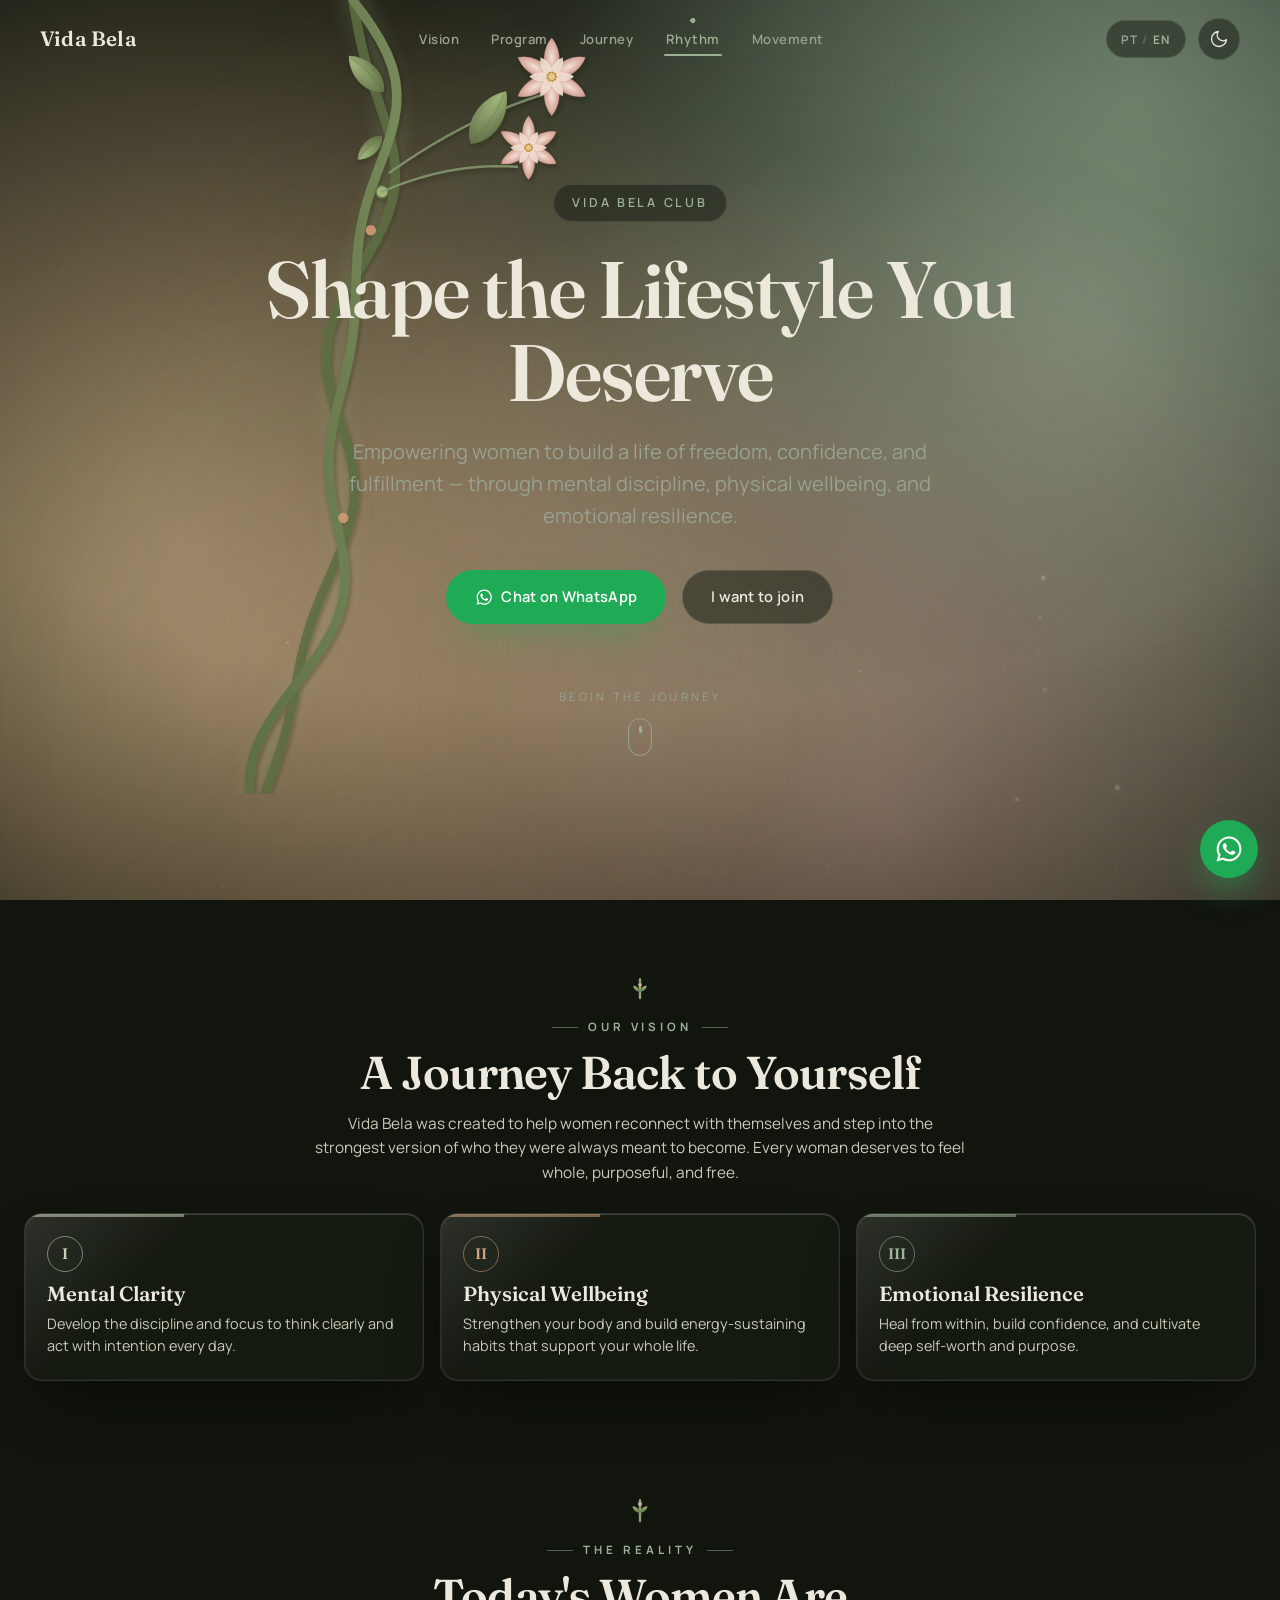
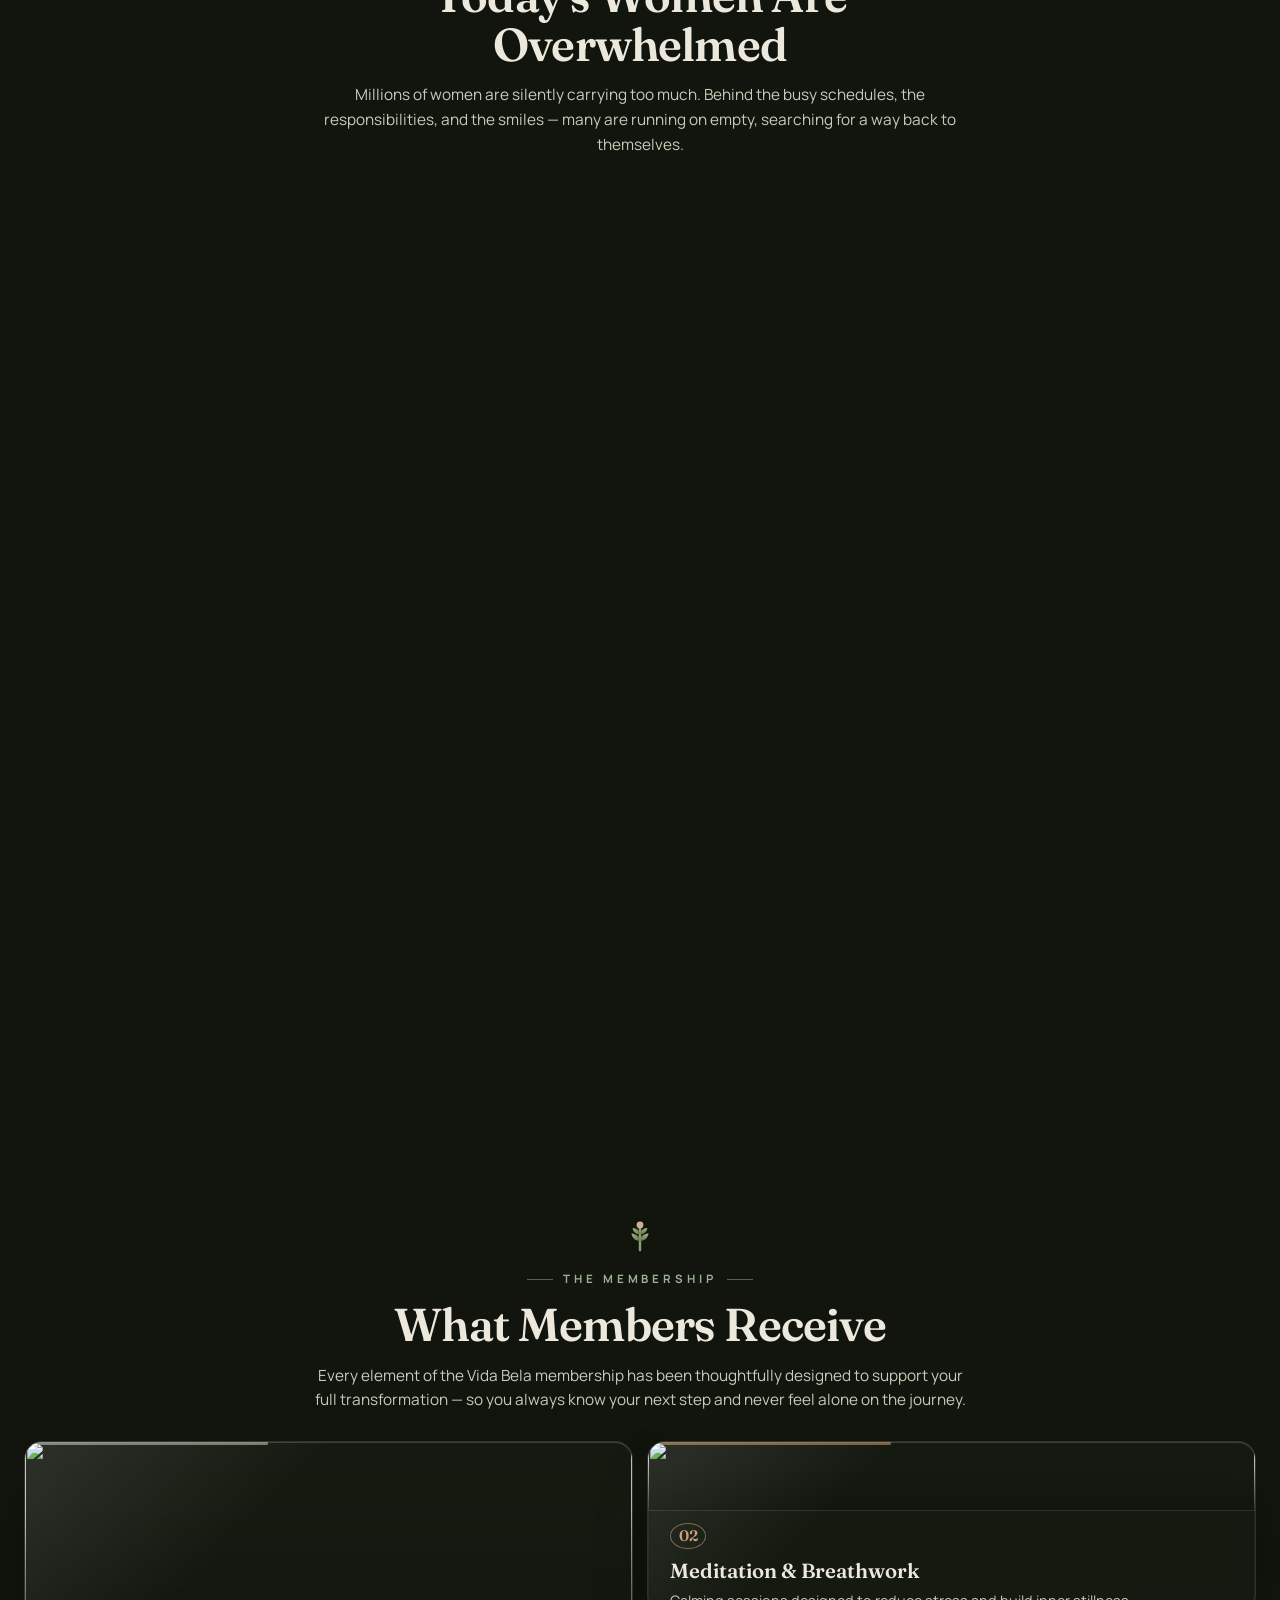
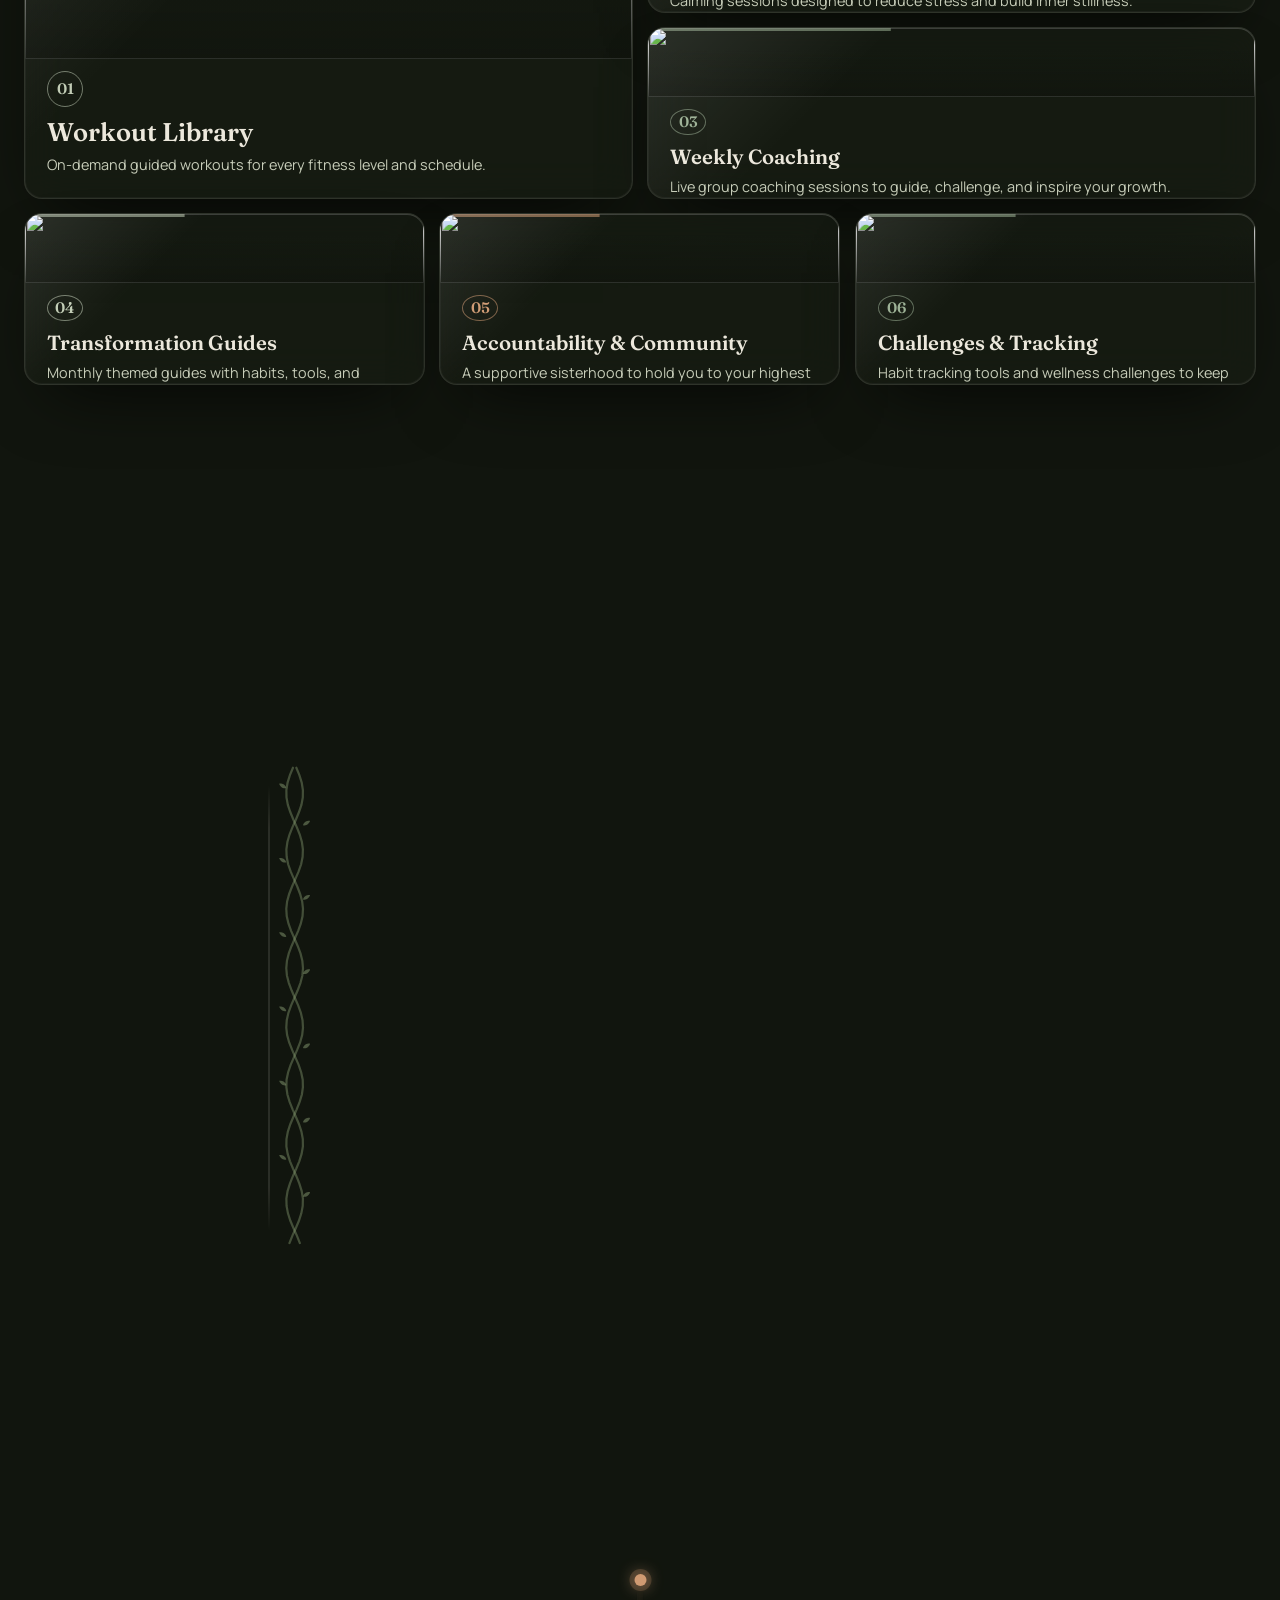
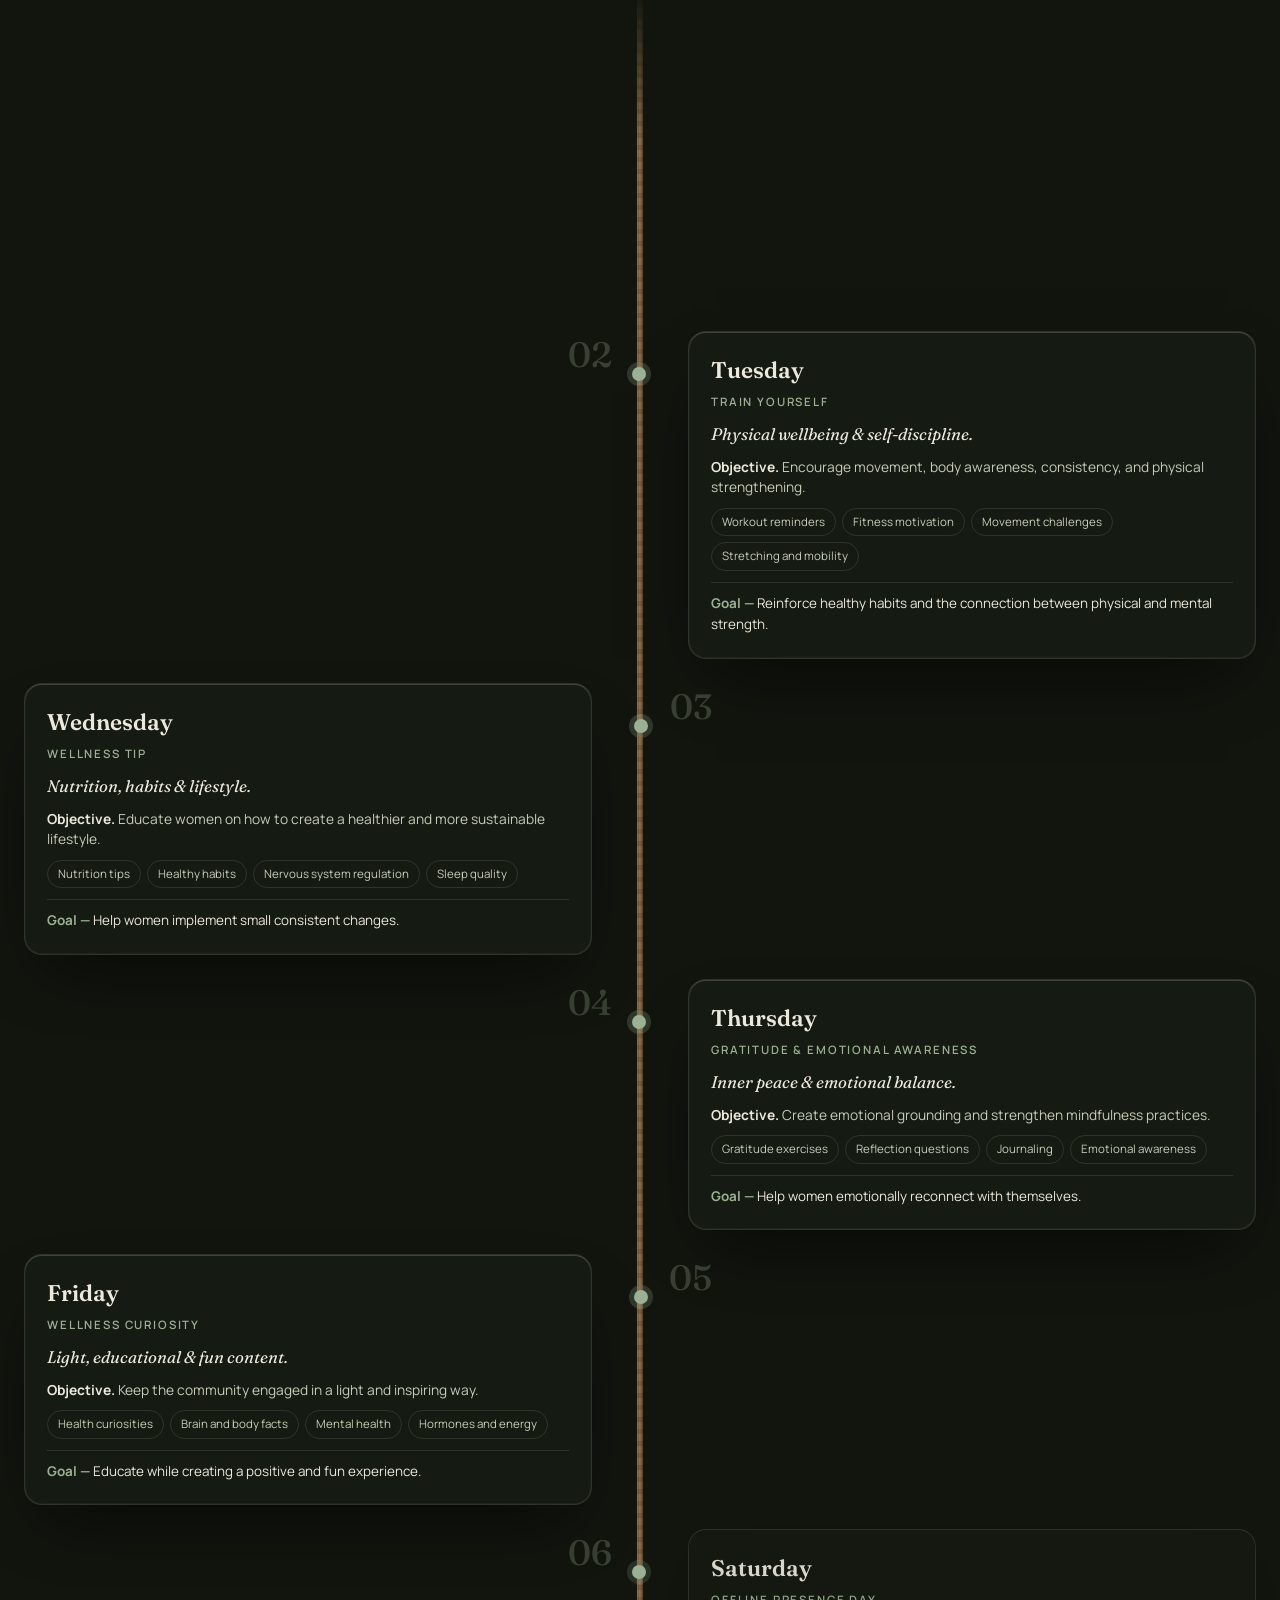
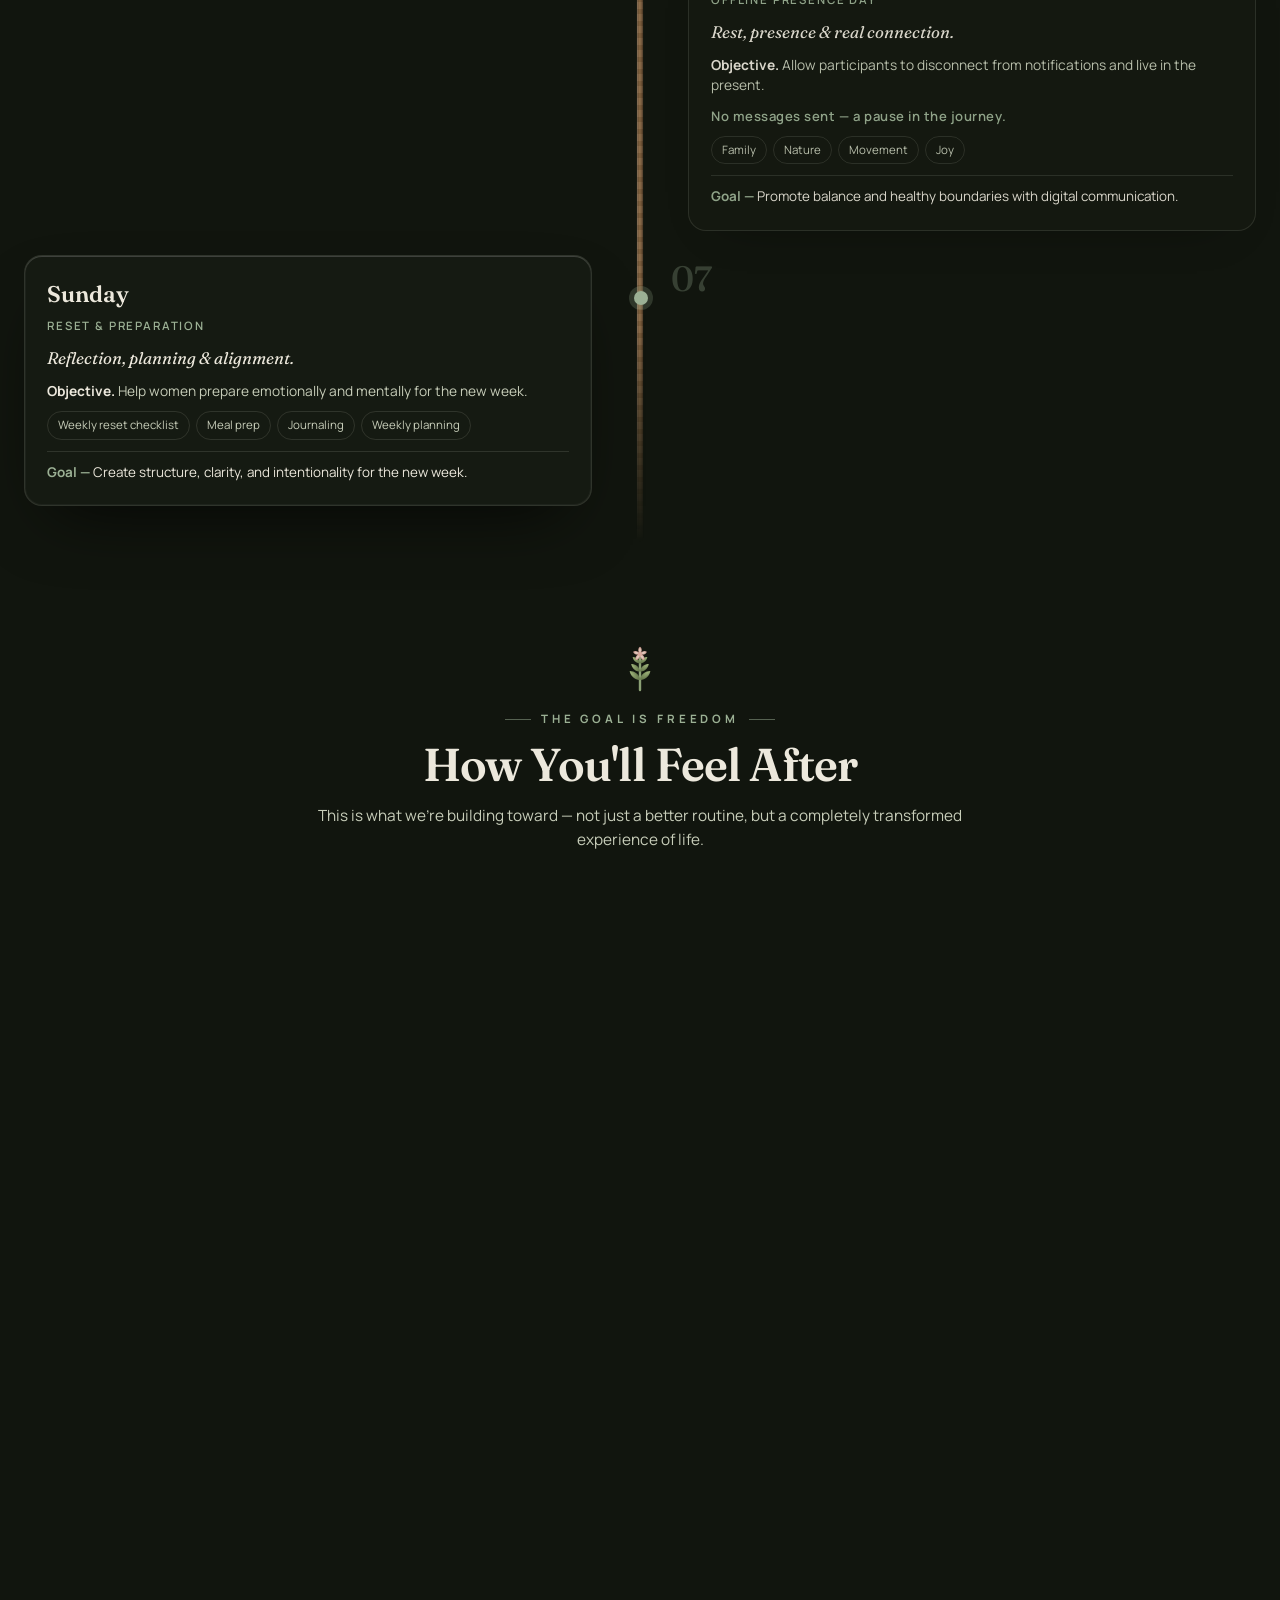
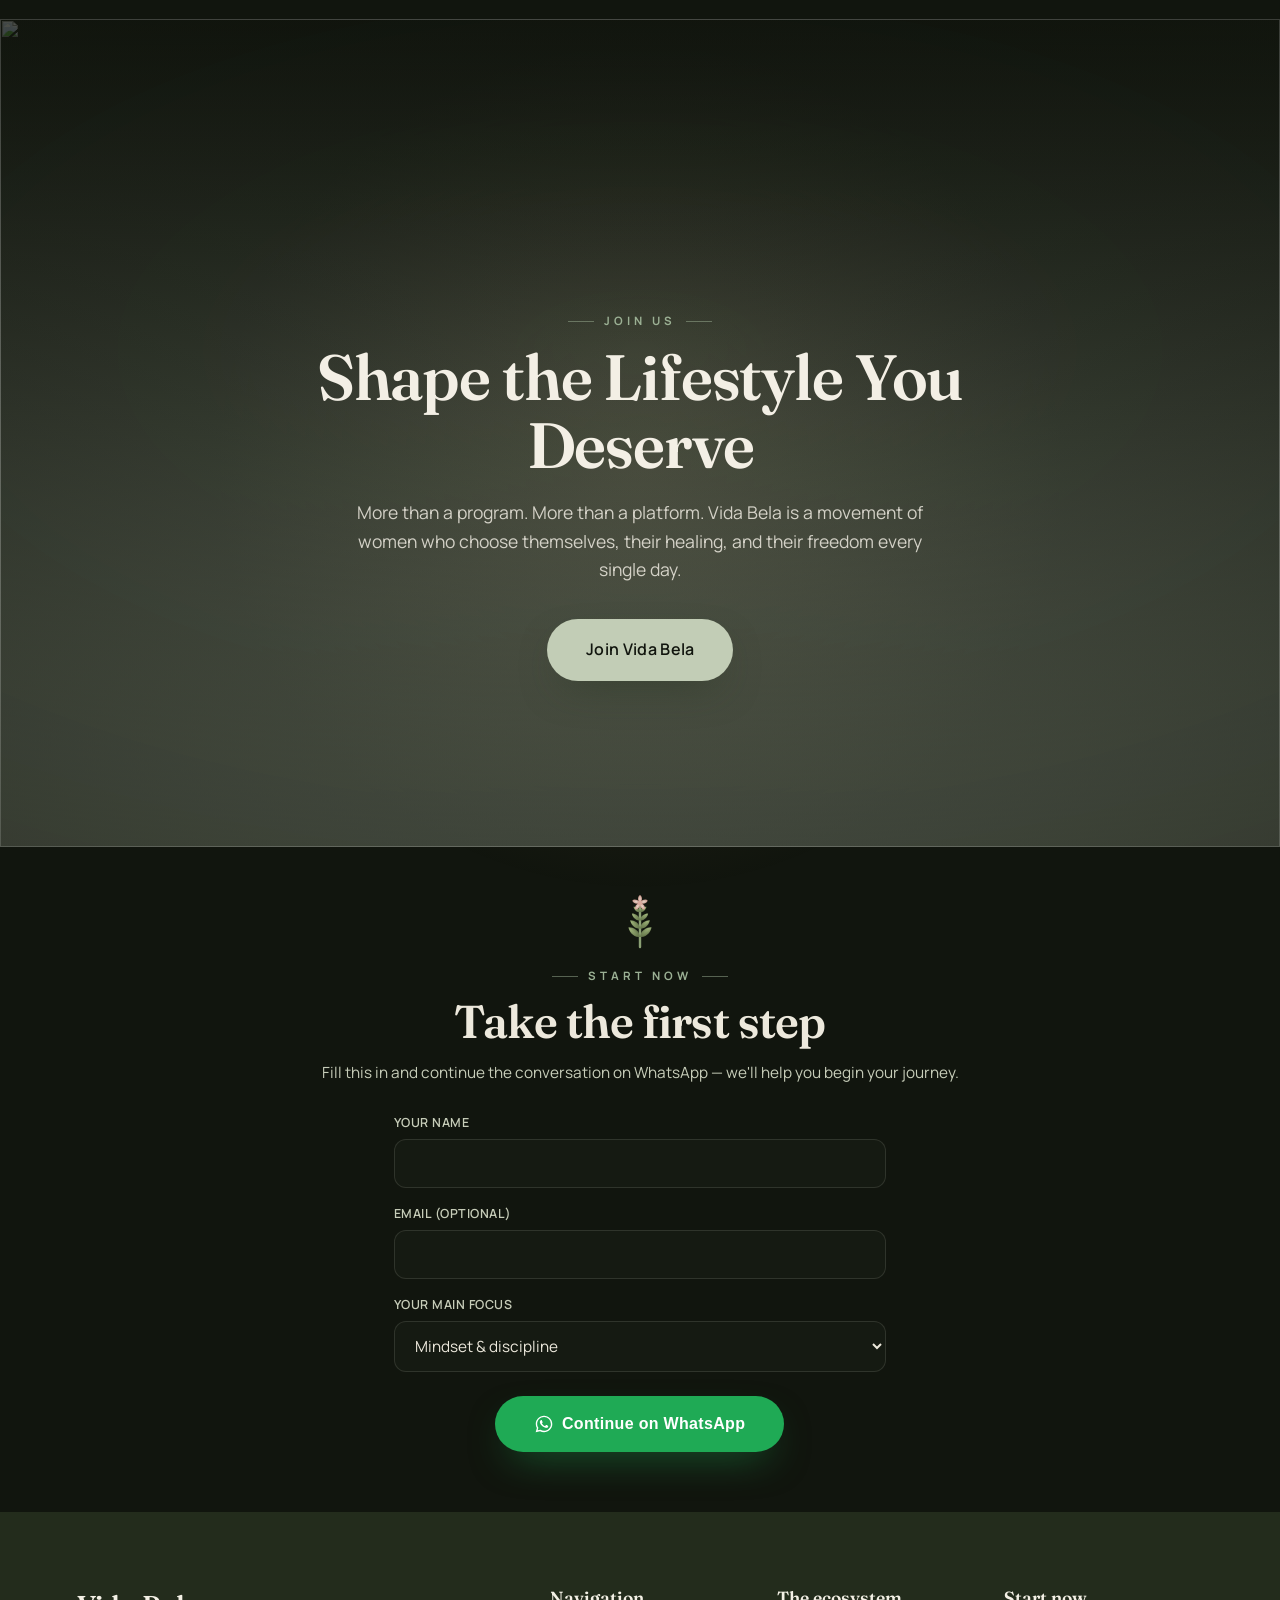
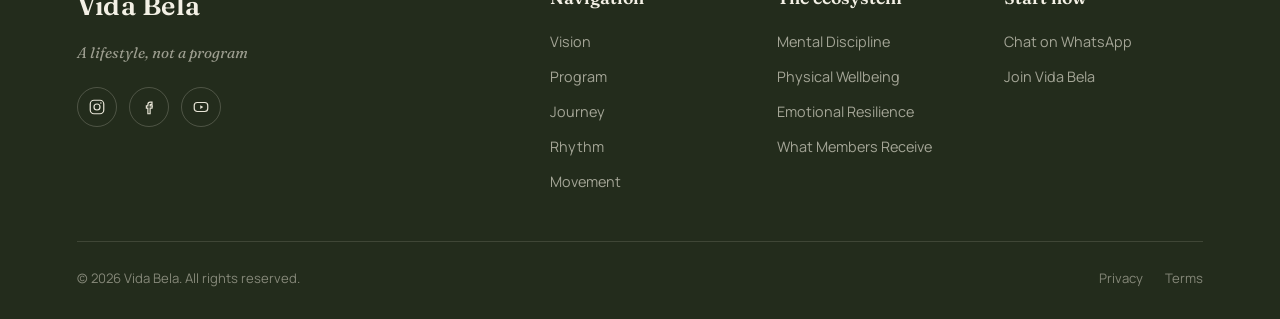
==== commit f92a4e91: "Add WhatsApp CTAs, lead form, guided scroll, soften trunk ends Hero WhatsApp button + floating Whats" ====
--- a/index.html
+++ b/index.html
@@ -88,8 +88,11 @@
         <h1 class="hero__title" data-i18n="hero.title">Molde o estilo de vida que você merece</h1>
         <p class="hero__sub" data-i18n="hero.sub">Empoderamos mulheres a construir uma vida de liberdade, confiança e plenitude — através de disciplina mental, bem-estar físico e resiliência emocional.</p>
         <div class="hero__actions">
-          <a class="btn btn--primary" href="#membership" data-i18n="hero.cta1">Começar a jornada</a>
-          <a class="btn btn--ghost" href="#flow" data-i18n="hero.cta2">Ver o ritmo semanal</a>
+          <a class="btn btn--wa" id="waHero" href="#join" target="_blank" rel="noopener">
+            <svg class="wa-ico" viewBox="0 0 24 24" fill="currentColor" aria-hidden="true"><path d="M12.04 2C6.58 2 2.13 6.45 2.13 11.91c0 1.75.46 3.45 1.32 4.95L2 22l5.25-1.38c1.45.79 3.08 1.21 4.79 1.21 5.46 0 9.91-4.45 9.91-9.91S17.5 2 12.04 2zm0 18.15c-1.48 0-2.93-.4-4.2-1.15l-.3-.18-3.12.82.83-3.04-.2-.31a8.2 8.2 0 0 1-1.26-4.38c0-4.54 3.7-8.23 8.25-8.23 2.2 0 4.27.86 5.82 2.42a8.18 8.18 0 0 1 2.41 5.82c0 4.54-3.7 8.23-8.23 8.23zm4.52-6.16c-.25-.12-1.47-.72-1.69-.81-.23-.08-.39-.12-.56.13-.16.25-.64.81-.79.97-.14.17-.29.19-.54.06-.25-.12-1.05-.39-1.99-1.23-.74-.66-1.23-1.47-1.38-1.72-.14-.25-.01-.38.11-.51.11-.11.25-.29.37-.43.13-.14.17-.25.25-.41.08-.17.04-.31-.02-.43-.06-.12-.56-1.34-.76-1.84-.2-.48-.4-.42-.56-.43h-.48c-.17 0-.43.06-.66.31-.22.25-.86.85-.86 2.07 0 1.22.89 2.4 1.01 2.56.12.17 1.75 2.67 4.23 3.74.59.26 1.05.41 1.41.52.59.19 1.13.16 1.56.1.48-.07 1.47-.6 1.68-1.18.21-.58.21-1.07.14-1.18-.06-.11-.22-.17-.47-.29z"/></svg>
+            <span data-i18n="hero.cta1">Falar no WhatsApp</span>
+          </a>
+          <a class="btn btn--ghost js-to-form" href="#join" data-i18n="hero.cta2">Quero participar</a>
         </div>
       </div>
       <a class="scroll-hint" href="#vision" aria-label="Scroll">
@@ -490,10 +493,47 @@
         <span class="eyebrow eyebrow--light" data-i18n="cta.eyebrow">Junte-se a nós</span>
         <h2 data-i18n="cta.title">Molde o estilo de vida que você merece</h2>
         <p data-i18n="cta.lead">Mais que um programa. Mais que uma plataforma. A Vida Bela é um movimento de mulheres que escolhem a si mesmas, sua cura e sua liberdade todos os dias.</p>
-        <a class="btn btn--primary btn--lg" href="#hero" data-i18n="cta.btn">Fazer parte da Vida Bela</a>
-      </div>
+        <a class="btn btn--primary btn--lg js-to-form" href="#join" data-i18n="cta.btn">Fazer parte da Vida Bela</a>
+      </div>
+    </section>
+
+    <!-- ---------- 11. JOIN FORM ---------- -->
+    <section class="join" id="join">
+      <header class="section-head reveal" data-reveal>
+        <span class="eyebrow" data-i18n="join.eyebrow">Comece agora</span>
+        <h2 data-i18n="join.title">Dê o primeiro passo</h2>
+        <p data-i18n="join.lead">Preencha e continue a conversa no WhatsApp — vamos te ajudar a começar sua jornada.</p>
+      </header>
+      <form class="join-form reveal" data-reveal id="joinForm" novalidate>
+        <div class="join-field">
+          <label for="jf-name" data-i18n="join.name">Seu nome</label>
+          <input id="jf-name" name="name" type="text" autocomplete="name" required />
+        </div>
+        <div class="join-field">
+          <label for="jf-email" data-i18n="join.email">E-mail (opcional)</label>
+          <input id="jf-email" name="email" type="email" autocomplete="email" />
+        </div>
+        <div class="join-field">
+          <label for="jf-goal" data-i18n="join.goal">Seu foco principal</label>
+          <select id="jf-goal" name="goal">
+            <option data-i18n="join.goal1">Mentalidade & disciplina</option>
+            <option data-i18n="join.goal2">Bem-estar físico</option>
+            <option data-i18n="join.goal3">Equilíbrio emocional</option>
+            <option data-i18n="join.goal4">Transformação completa</option>
+          </select>
+        </div>
+        <button class="btn btn--wa btn--lg join-submit" type="submit">
+          <svg class="wa-ico" viewBox="0 0 24 24" fill="currentColor" aria-hidden="true"><path d="M12.04 2C6.58 2 2.13 6.45 2.13 11.91c0 1.75.46 3.45 1.32 4.95L2 22l5.25-1.38c1.45.79 3.08 1.21 4.79 1.21 5.46 0 9.91-4.45 9.91-9.91S17.5 2 12.04 2zm0 18.15c-1.48 0-2.93-.4-4.2-1.15l-.3-.18-3.12.82.83-3.04-.2-.31a8.2 8.2 0 0 1-1.26-4.38c0-4.54 3.7-8.23 8.25-8.23 2.2 0 4.27.86 5.82 2.42a8.18 8.18 0 0 1 2.41 5.82c0 4.54-3.7 8.23-8.23 8.23zm4.52-6.16c-.25-.12-1.47-.72-1.69-.81-.23-.08-.39-.12-.56.13-.16.25-.64.81-.79.97-.14.17-.29.19-.54.06-.25-.12-1.05-.39-1.99-1.23-.74-.66-1.23-1.47-1.38-1.72-.14-.25-.01-.38.11-.51.11-.11.25-.29.37-.43.13-.14.17-.25.25-.41.08-.17.04-.31-.02-.43-.06-.12-.56-1.34-.76-1.84-.2-.48-.4-.42-.56-.43h-.48c-.17 0-.43.06-.66.31-.22.25-.86.85-.86 2.07 0 1.22.89 2.4 1.01 2.56.12.17 1.75 2.67 4.23 3.74.59.26 1.05.41 1.41.52.59.19 1.13.16 1.56.1.48-.07 1.47-.6 1.68-1.18.21-.58.21-1.07.14-1.18-.06-.11-.22-.17-.47-.29z"/></svg>
+          <span data-i18n="join.submit">Continuar no WhatsApp</span>
+        </button>
+      </form>
     </section>
   </main>
+
+  <!-- floating WhatsApp shortcut -->
+  <a class="wa-float" id="waFloat" href="#join" target="_blank" rel="noopener" aria-label="WhatsApp">
+    <svg viewBox="0 0 24 24" fill="currentColor" aria-hidden="true"><path d="M12.04 2C6.58 2 2.13 6.45 2.13 11.91c0 1.75.46 3.45 1.32 4.95L2 22l5.25-1.38c1.45.79 3.08 1.21 4.79 1.21 5.46 0 9.91-4.45 9.91-9.91S17.5 2 12.04 2zm0 18.15c-1.48 0-2.93-.4-4.2-1.15l-.3-.18-3.12.82.83-3.04-.2-.31a8.2 8.2 0 0 1-1.26-4.38c0-4.54 3.7-8.23 8.25-8.23 2.2 0 4.27.86 5.82 2.42a8.18 8.18 0 0 1 2.41 5.82c0 4.54-3.7 8.23-8.23 8.23zm4.52-6.16c-.25-.12-1.47-.72-1.69-.81-.23-.08-.39-.12-.56.13-.16.25-.64.81-.79.97-.14.17-.29.19-.54.06-.25-.12-1.05-.39-1.99-1.23-.74-.66-1.23-1.47-1.38-1.72-.14-.25-.01-.38.11-.51.11-.11.25-.29.37-.43.13-.14.17-.25.25-.41.08-.17.04-.31-.02-.43-.06-.12-.56-1.34-.76-1.84-.2-.48-.4-.42-.56-.43h-.48c-.17 0-.43.06-.66.31-.22.25-.86.85-.86 2.07 0 1.22.89 2.4 1.01 2.56.12.17 1.75 2.67 4.23 3.74.59.26 1.05.41 1.41.52.59.19 1.13.16 1.56.1.48-.07 1.47-.6 1.68-1.18.21-.58.21-1.07.14-1.18-.06-.11-.22-.17-.47-.29z"/></svg>
+  </a>
 
   <!-- drifting petals, free of the branch -->
   <div class="petalfall" id="petalfall" aria-hidden="true"></div>
--- a/styles.css
+++ b/styles.css
@@ -233,7 +233,7 @@
 .vine__strand--front { fill: url(#vineGrad); }
 .vine__strand--back { fill: var(--vine-dark); opacity: 0.85; }
 .vine__branchGlow { fill: var(--vine-glow); filter: blur(10px); opacity: 0.8; }
-.vine__sway { transform-box: view-box; transform-origin: left top; animation: vineBreeze 9s ease-in-out infinite; }
+.vine__sway { /* leaves stay fixed once bloomed (no drifting) */ }
 @keyframes vineBreeze {
   0%, 100% { transform: translateX(0) rotate(0deg); }
   50% { transform: translateX(6px) rotate(0.2deg); }
@@ -265,7 +265,7 @@
   transform-origin: 50% 100%;
   transition: opacity 0.7s var(--ease), scale 0.9s var(--ease);
 }
-.vine__leaf.bloom { opacity: 0.95; scale: 1; animation: leafSway 6s ease-in-out infinite; }
+.vine__leaf.bloom { opacity: 0.95; scale: 1; }
 .vine__vein { stroke: var(--vine-dark); stroke-width: 1; opacity: 0.4; fill: none; }
 
 /* station marker where the branch meets each section */
@@ -310,7 +310,7 @@
   transform-origin: center;
   transition: opacity 0.8s var(--ease), scale 1s var(--ease);
 }
-.vine__flower.bloom { opacity: 1; scale: 1; animation: flowerBreathe 7s ease-in-out infinite; }
+.vine__flower.bloom { opacity: 1; scale: 1; }
 .vine__flower .petal { fill: url(#flowerGrad); stroke: #a8746c; stroke-width: 0.4; stroke-opacity: 0.3; }
 .vine__flower .petal--inner { fill: #f0ddd0; stroke: none; opacity: 0.92; }
 .vine__flower .core { fill: #e7c98e; }
@@ -493,6 +493,13 @@
   transition: opacity 0.5s var(--ease), scale 0.6s var(--ease);
   transition-delay: calc(0.2s + var(--d, 0) * 0.1s);
 }
+.leaf-mark .lm-petal {
+  fill: url(#flowerGrad);
+  opacity: 0; scale: 0;
+  transform-box: fill-box; transform-origin: 50% 100%;
+  transition: opacity 0.5s var(--ease), scale 0.6s var(--ease);
+  transition-delay: calc(0.2s + var(--d, 0) * 0.1s);
+}
 .leaf-mark .lm-bud {
   fill: #d8a99d;
   opacity: 0; scale: 0;
@@ -500,7 +507,8 @@
   transition: opacity 0.5s var(--ease) 0.7s, scale 0.6s var(--ease) 0.7s;
 }
 .section-head.is-visible .lm-stem { stroke-dashoffset: 0; }
-.section-head.is-visible .lm-leaf { opacity: 0.95; scale: 1; animation: leafSway 6s ease-in-out infinite; animation-delay: 1s; }
+.section-head.is-visible .lm-leaf,
+.section-head.is-visible .lm-petal { opacity: 0.95; scale: 1; }
 .section-head.is-visible .lm-bud { opacity: 1; scale: 1; }
 
 .eyebrow {
@@ -575,6 +583,56 @@
 }
 .btn--ghost:active { transform: translateY(-1px); }
 
+/* WhatsApp button */
+.btn--wa { background: #1faa55; color: #fff; box-shadow: 0 16px 40px -16px rgba(31, 170, 85, 0.6); }
+.btn--wa:hover { transform: translateY(-3px) scale(1.02); box-shadow: 0 26px 56px -18px rgba(31, 170, 85, 0.72); }
+.btn--wa:active { transform: translateY(-1px) scale(0.99); }
+.wa-ico { width: 1.25em; height: 1.25em; }
+
+/* floating WhatsApp shortcut */
+.wa-float {
+  position: fixed; right: 22px; bottom: 22px; z-index: 60;
+  width: 58px; height: 58px; border-radius: 50%;
+  display: grid; place-items: center;
+  background: #1faa55; color: #fff;
+  box-shadow: 0 14px 34px -8px rgba(31, 170, 85, 0.7);
+  transition: transform 0.3s var(--ease), box-shadow 0.3s var(--ease);
+}
+.wa-float svg { width: 30px; height: 30px; }
+.wa-float::before {
+  content: ""; position: absolute; inset: 0; border-radius: 50%;
+  box-shadow: 0 0 0 0 rgba(31, 170, 85, 0.45);
+  animation: waPulse 2.6s ease-out infinite;
+}
+.wa-float:hover { transform: scale(1.08); }
+@keyframes waPulse {
+  0% { box-shadow: 0 0 0 0 rgba(31, 170, 85, 0.45); }
+  70% { box-shadow: 0 0 0 16px rgba(31, 170, 85, 0); }
+  100% { box-shadow: 0 0 0 0 rgba(31, 170, 85, 0); }
+}
+
+/* JOIN form */
+.join { padding: 44px 0 60px; }
+.join-form {
+  max-width: 540px; margin: 0 auto; padding: 0 24px;
+  display: flex; flex-direction: column; gap: 16px;
+}
+.join-field { display: flex; flex-direction: column; gap: 6px; text-align: left; }
+.join-field label { font-size: 0.78rem; letter-spacing: 0.04em; text-transform: uppercase; color: var(--text-soft); font-weight: 600; }
+.join-field input, .join-field select {
+  width: 100%; padding: 13px 16px; border-radius: 12px;
+  border: 1px solid var(--card-brd); background: var(--card-bg);
+  backdrop-filter: blur(14px); -webkit-backdrop-filter: blur(14px);
+  color: var(--text); font-family: var(--font-body); font-size: 0.96rem;
+  transition: border-color 0.3s var(--ease), box-shadow 0.3s var(--ease);
+}
+.join-field input:focus, .join-field select:focus {
+  outline: none; border-color: var(--accent);
+  box-shadow: 0 0 0 3px color-mix(in srgb, var(--accent) 20%, transparent);
+}
+.join-field select option { color: #1a1f16; }
+.join-submit { margin-top: 8px; align-self: center; }
+
 /* ============================================================
    HERO
    ============================================================ */
@@ -640,14 +698,21 @@
   margin: 0 auto;
   padding: 20px 24px;
 }
-/* the trail line */
+/* the trail spine — a wooden post the main vine couples onto */
 .trail::before {
   content: "";
   position: absolute;
-  left: 50%; top: 0; bottom: 0;
-  width: 2px;
+  left: 50%; top: 8px; bottom: 8px;
+  width: 7px;
   transform: translateX(-50%);
-  background: linear-gradient(180deg, transparent, var(--line) 8%, var(--line) 92%, transparent);
+  border-radius: 4px;
+  background:
+    repeating-linear-gradient(180deg, rgba(0,0,0,0.07) 0 5px, rgba(255,255,255,0.04) 5px 12px),
+    linear-gradient(90deg, #5c4329 0%, #8a6843 45%, #6b4f34 100%);
+  box-shadow: 0 0 0 1px rgba(0,0,0,0.18), inset -1.5px 0 2px rgba(0,0,0,0.3), inset 1.5px 0 1px rgba(255,255,255,0.14);
+  /* soft-fade the ends so the trunk doesn't look flat/cut off */
+  -webkit-mask-image: linear-gradient(180deg, transparent 0, #000 7%, #000 90%, transparent 100%);
+  mask-image: linear-gradient(180deg, transparent 0, #000 7%, #000 90%, transparent 100%);
 }
 /* a progress line that fills as you climb through the days */
 .trail__progress {
@@ -852,6 +917,29 @@
 .card p { color: var(--text-soft); font-size: 0.9rem; line-height: 1.55; }
 .card--quiet { background: color-mix(in srgb, var(--card-bg) 72%, transparent); }
 .card--quiet h3 { color: var(--clay); }
+
+/* ---------- GLASSMORPHISM — frosted glass on key surfaces ---------- */
+.card, .day__card, .phase__body, .ripple-step {
+  backdrop-filter: blur(20px) saturate(1.3);
+  -webkit-backdrop-filter: blur(20px) saturate(1.3);
+  box-shadow: var(--card-shadow),
+    inset 0 1px 0 rgba(255, 255, 255, 0.14),
+    inset 0 0 0 1px rgba(255, 255, 255, 0.04);
+}
+/* a soft diagonal sheen sweeping across the glass */
+.card::after, .phase__body::after {
+  content: "";
+  position: absolute; inset: 0;
+  pointer-events: none;
+  background: linear-gradient(135deg, rgba(255, 255, 255, 0.10) 0%, transparent 32%, transparent 100%);
+}
+.phase__body { position: relative; overflow: hidden; }
+/* ripple steps become frosted glass cards */
+.ripple-step {
+  background: var(--card-bg);
+  border: 1px solid var(--card-brd);
+  border-radius: 18px;
+}
 
 /* ---------- MEMBERSHIP — bento arrangement (varied, intentional) ---------- */
 .membership .cards {
@@ -910,8 +998,14 @@
   width: 2px;
   background: linear-gradient(180deg, transparent, var(--line) 10%, var(--line) 90%, transparent);
 }
+/* ornamental plants twisting around the phases spine (decorative only) */
+.phase-vine { position: absolute; top: 0; left: 0; width: 100%; height: 100%; z-index: 0; pointer-events: none; overflow: visible; }
+.phase-vine .pv-stem { fill: none; stroke: color-mix(in srgb, var(--vine) 75%, transparent); stroke-width: 2.4; stroke-linecap: round; opacity: 0.55; }
+.phase-vine .pv-leaf { fill: color-mix(in srgb, var(--vine) 82%, transparent); opacity: 0.6; transform-box: fill-box; transform-origin: 50% 100%; }
+
 .phase {
   position: relative;
+  z-index: 1;
   display: grid;
   grid-template-columns: 70px 1fr;
   align-items: start;
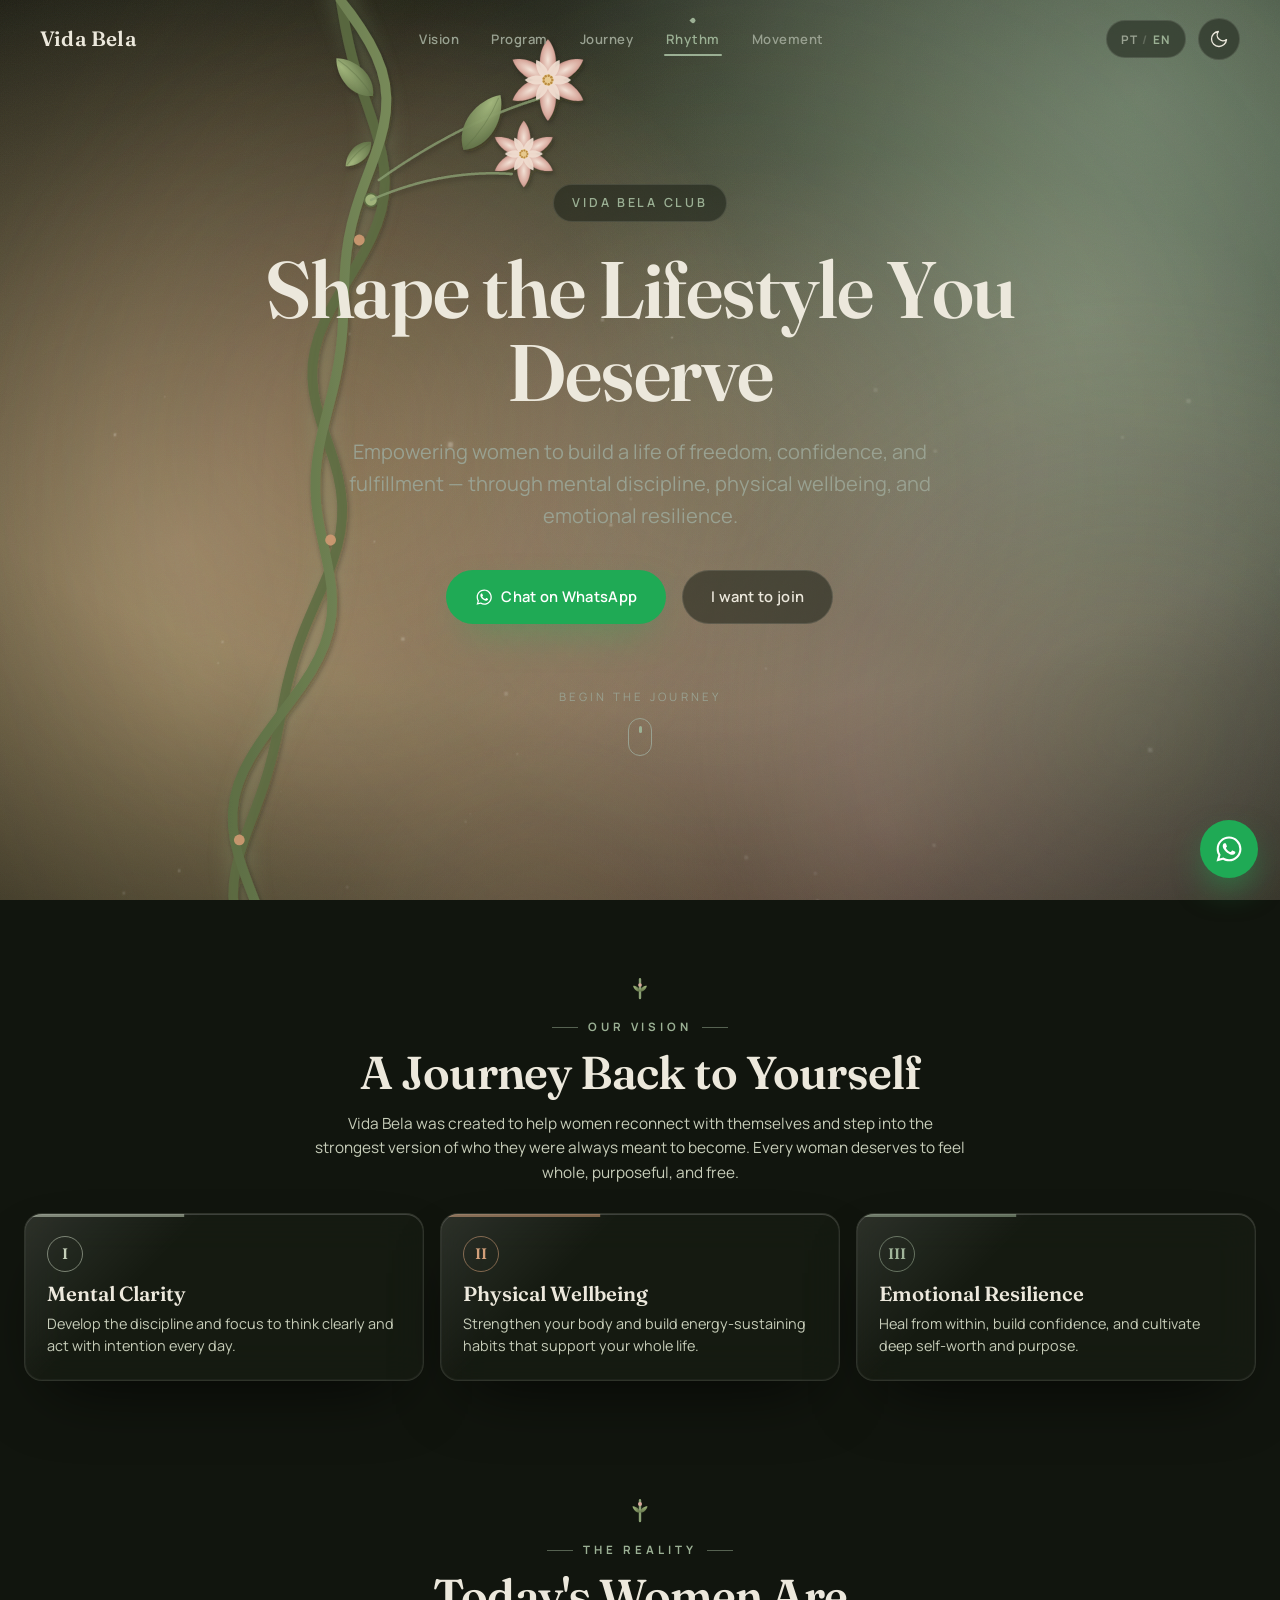
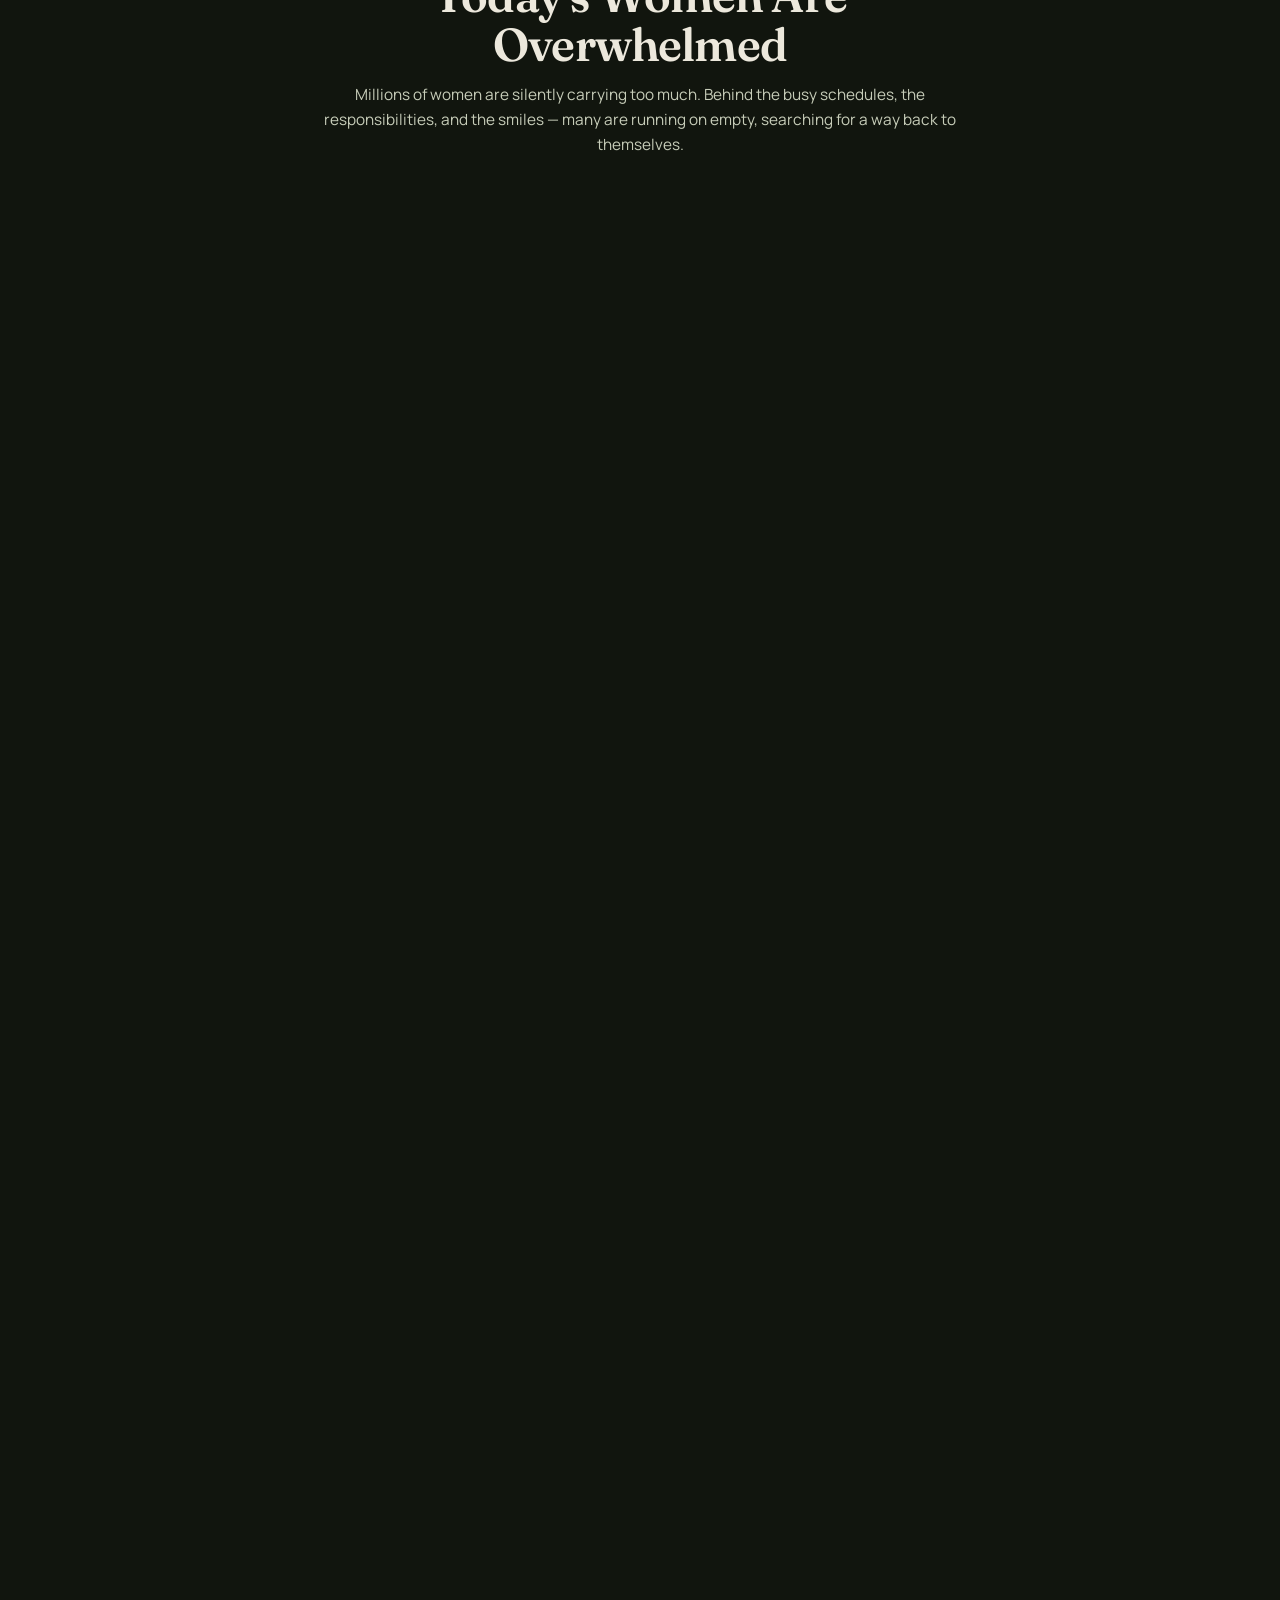
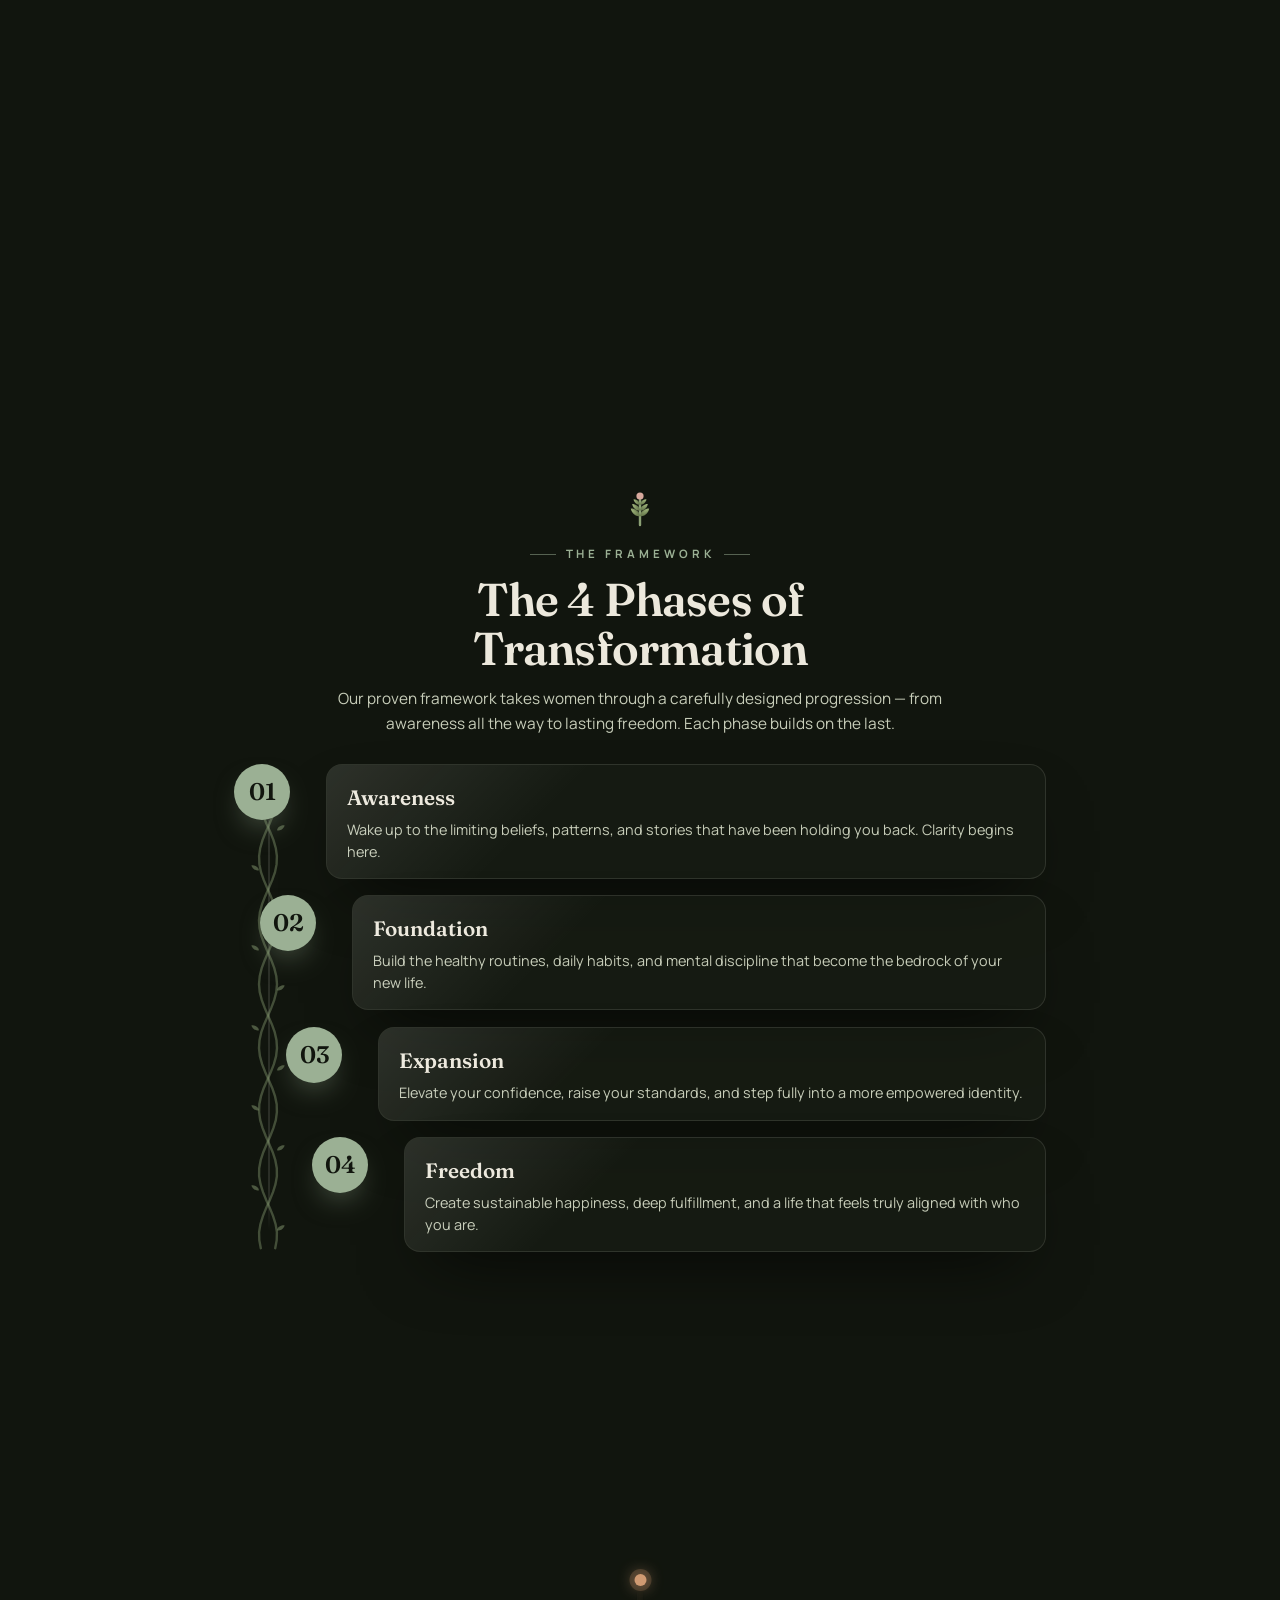
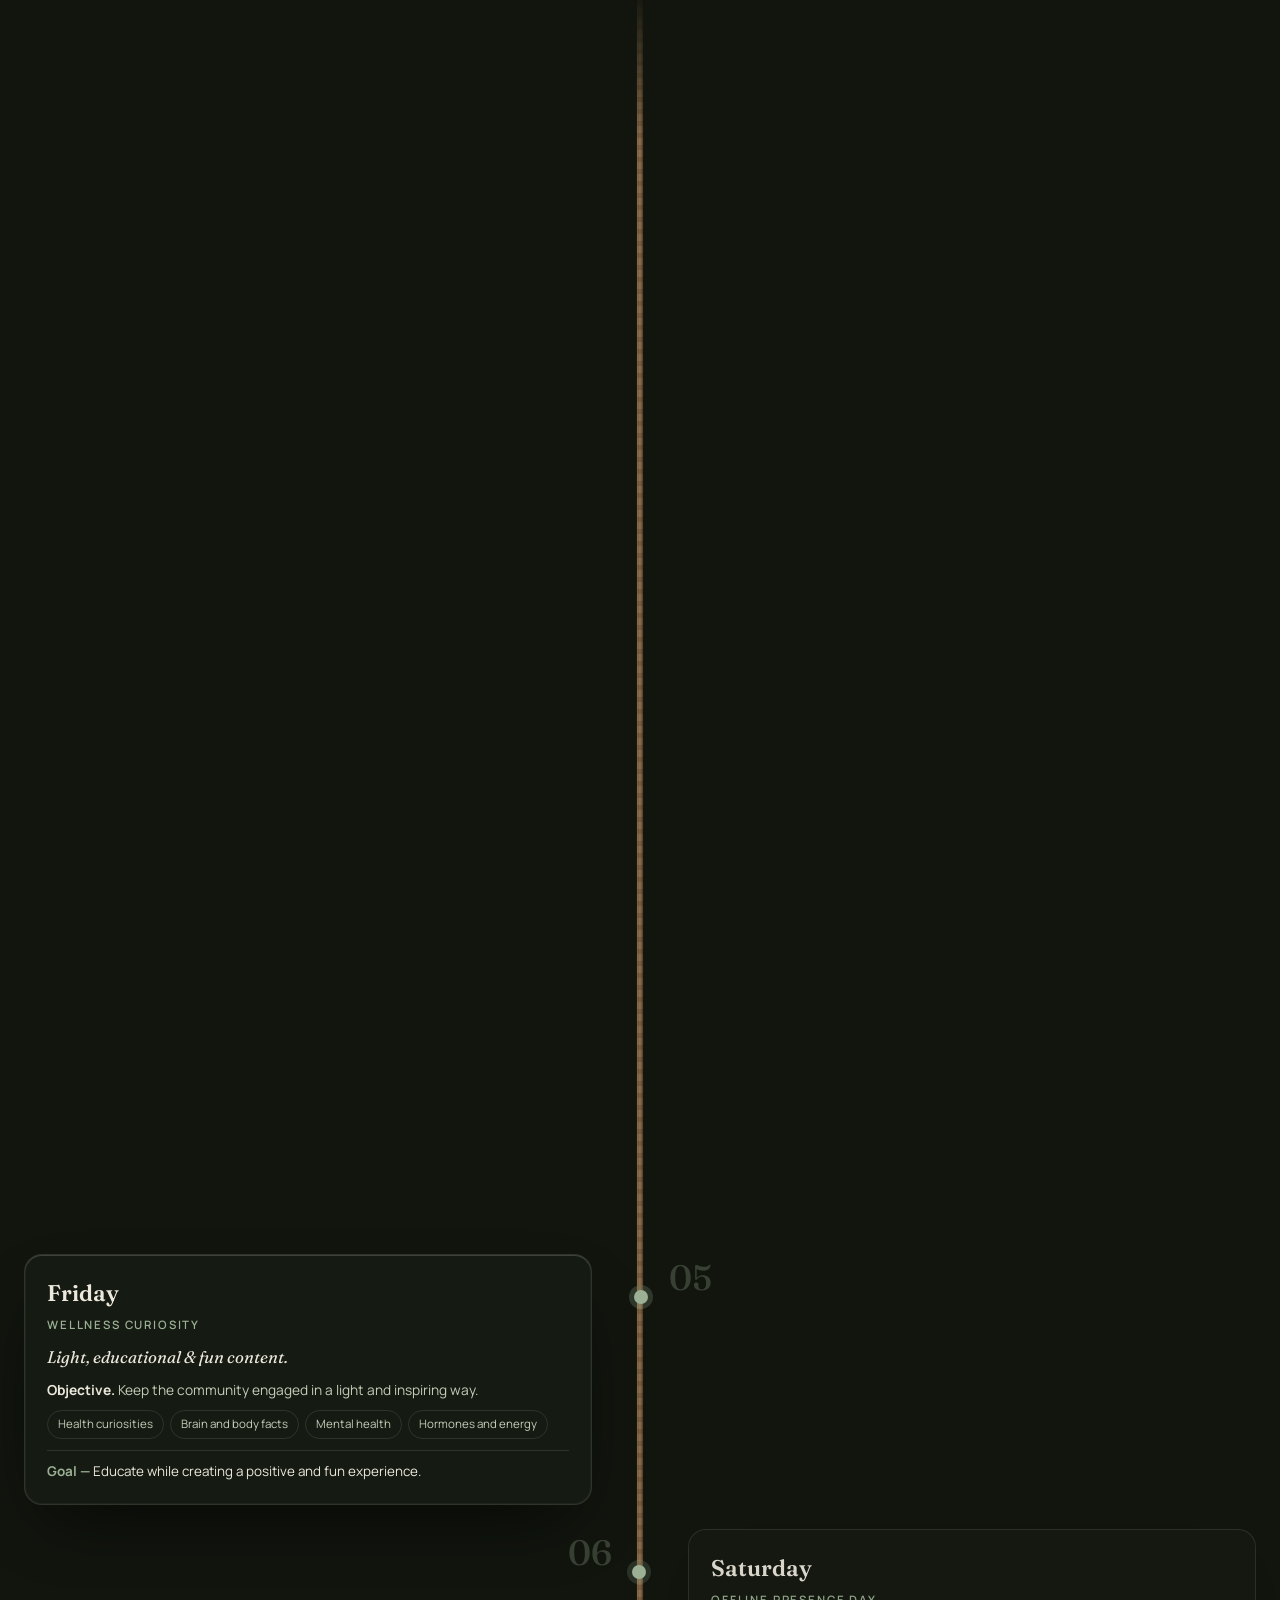
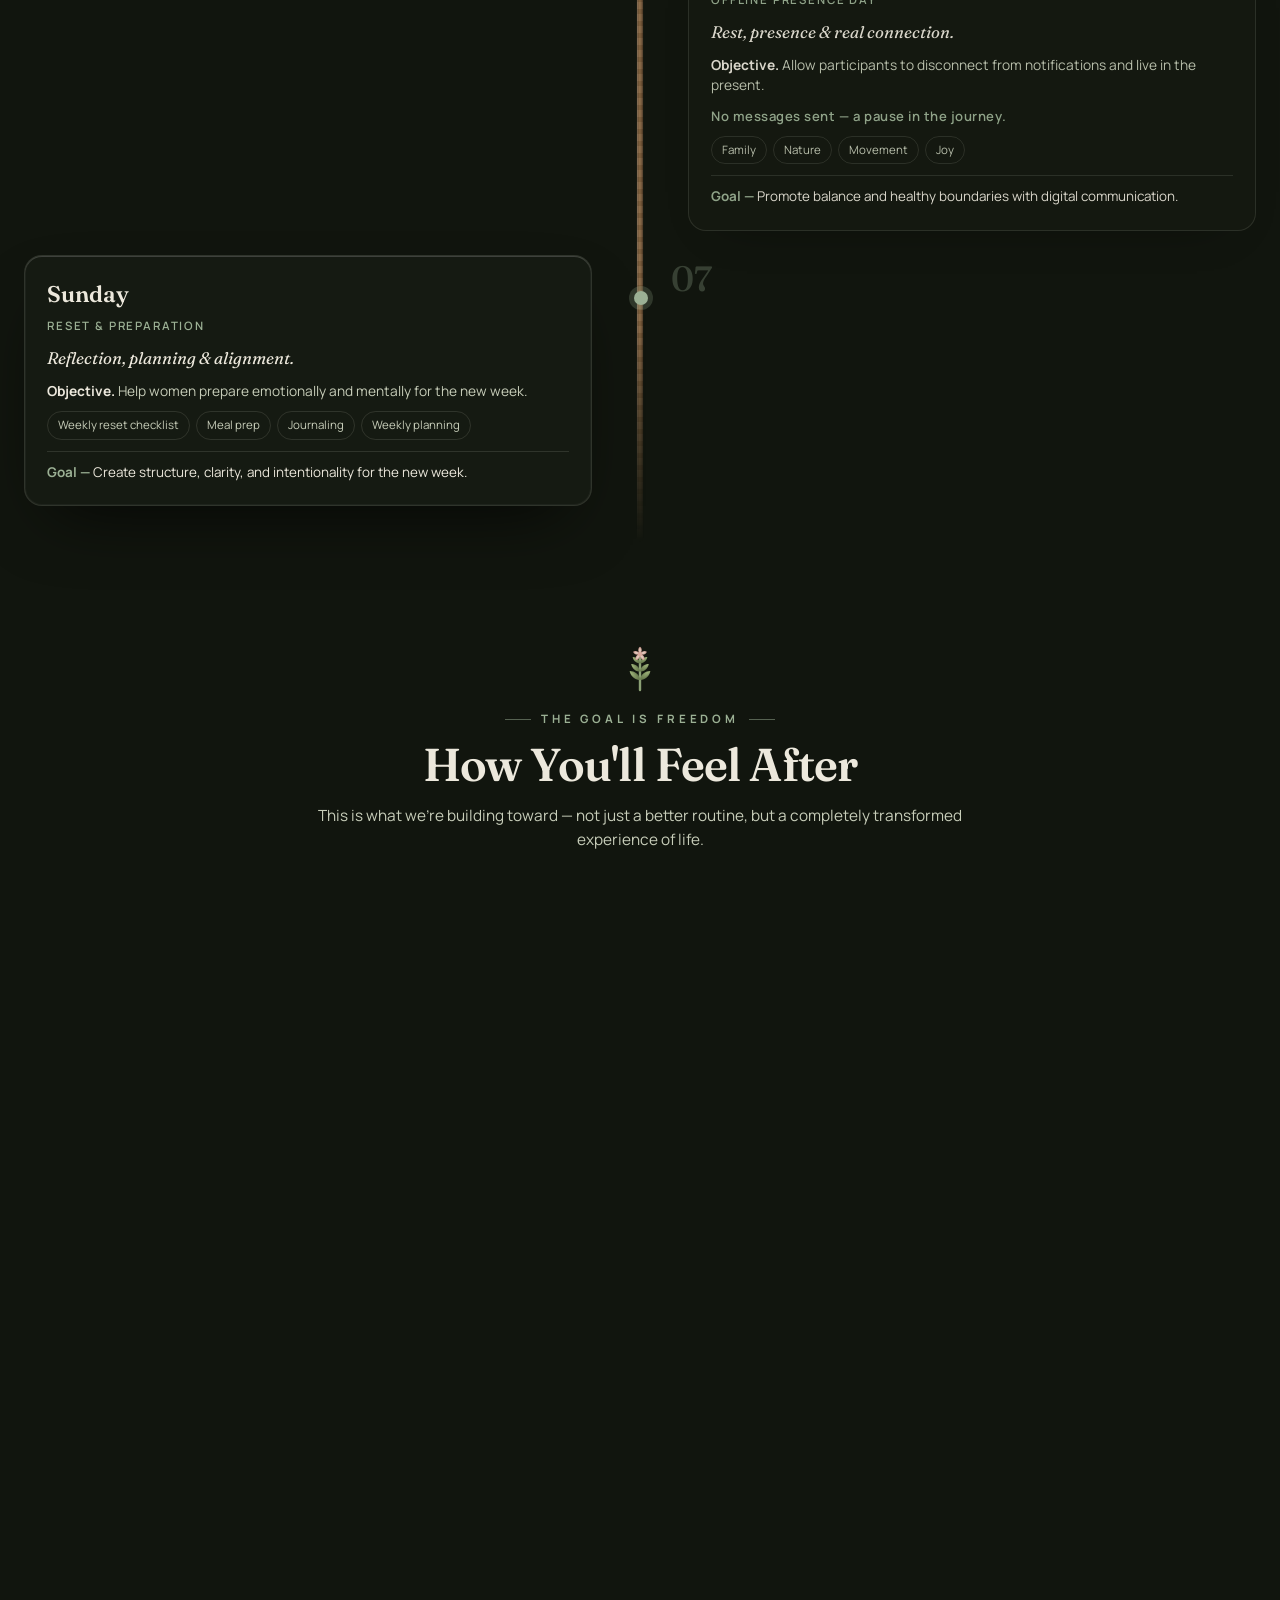
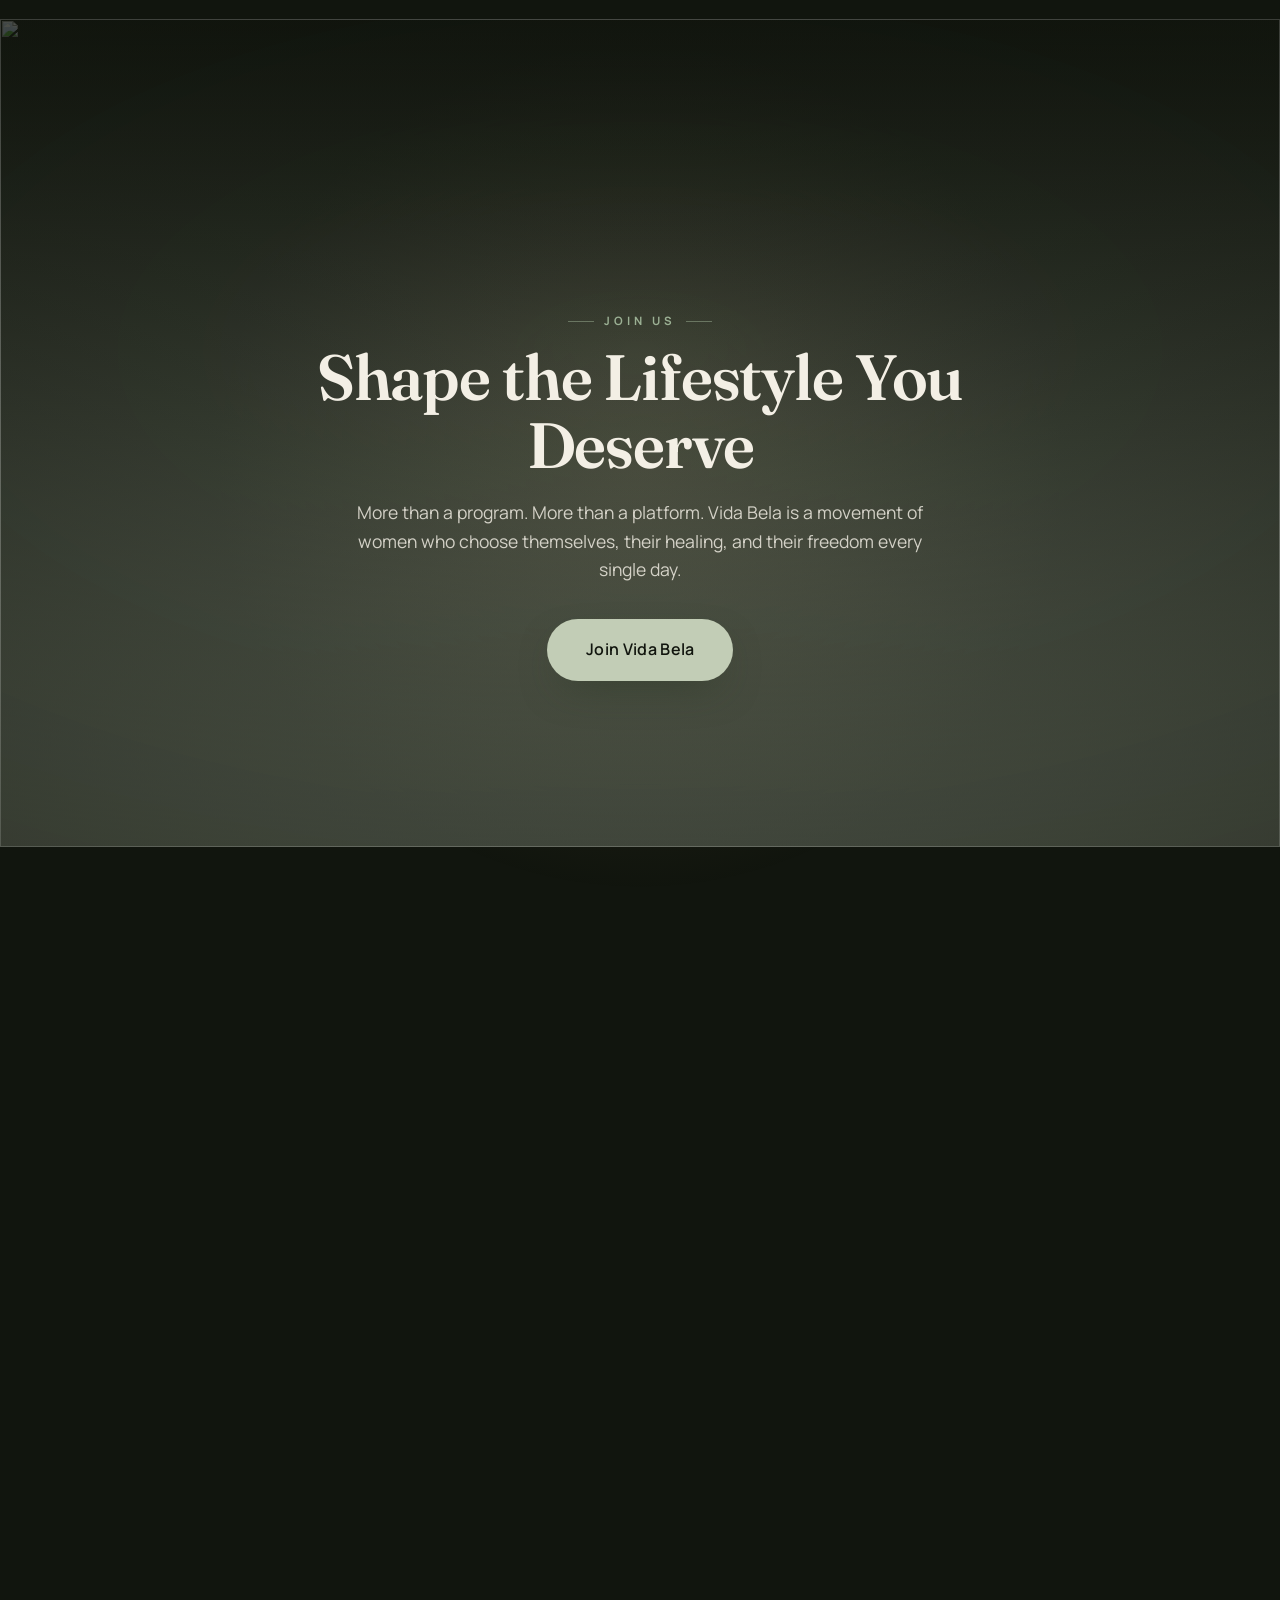
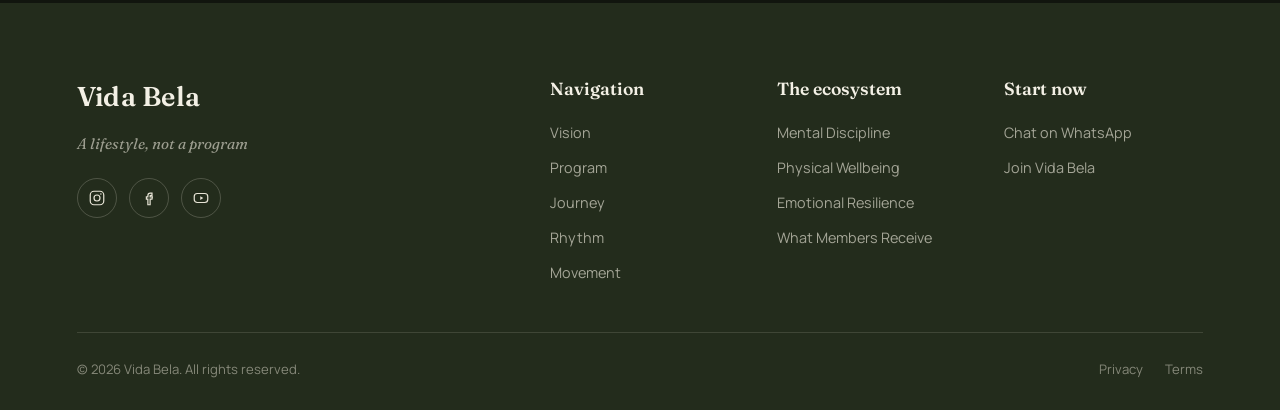
==== commit 9895e423: "Leaves on trunk, branch hover texture, richer card hovers, required phone, vine completes at form Ad" ====
--- a/index.html
+++ b/index.html
@@ -504,10 +504,14 @@
         <h2 data-i18n="join.title">Dê o primeiro passo</h2>
         <p data-i18n="join.lead">Preencha e continue a conversa no WhatsApp — vamos te ajudar a começar sua jornada.</p>
       </header>
-      <form class="join-form reveal" data-reveal id="joinForm" novalidate>
+      <form class="join-form reveal" data-reveal id="joinForm">
         <div class="join-field">
           <label for="jf-name" data-i18n="join.name">Seu nome</label>
           <input id="jf-name" name="name" type="text" autocomplete="name" required />
+        </div>
+        <div class="join-field">
+          <label for="jf-phone" data-i18n="join.phone">WhatsApp / Telefone</label>
+          <input id="jf-phone" name="phone" type="tel" autocomplete="tel" inputmode="tel" required />
         </div>
         <div class="join-field">
           <label for="jf-email" data-i18n="join.email">E-mail (opcional)</label>
--- a/styles.css
+++ b/styles.css
@@ -315,6 +315,46 @@
 .vine__flower .petal--inner { fill: #f0ddd0; stroke: none; opacity: 0.92; }
 .vine__flower .core { fill: #e7c98e; }
 .vine__flower .stamen { fill: #b98a3e; }
+
+/* ---------- HOVER TEXTURE on the branches (all of them) ---------- */
+.vine__strand, .vine__leaf, .vine__flower, .vine__bud,
+.phase-vine .pv-stem, .phase-vine .pv-leaf,
+.leaf-mark .lm-leaf, .leaf-mark .lm-petal { pointer-events: auto; }
+.vine__leaf, .leaf-mark .lm-leaf, .phase-vine .pv-leaf {
+  transition: opacity 0.7s var(--ease), scale 0.9s var(--ease), filter 0.3s var(--ease), rotate 0.45s var(--ease);
+}
+.vine__leaf:hover, .leaf-mark .lm-leaf:hover, .phase-vine .pv-leaf:hover {
+  filter: brightness(1.25) saturate(1.3); rotate: 8deg; cursor: pointer;
+}
+.vine__flower { transition: opacity 0.8s var(--ease), scale 1s var(--ease), filter 0.3s var(--ease); }
+.vine__flower:hover { scale: 1.16; filter: brightness(1.12) drop-shadow(0 2px 6px rgba(0,0,0,0.3)); cursor: pointer; }
+.vine__strand { transition: filter 0.35s var(--ease); }
+.vine__strand:hover { filter: brightness(1.2) drop-shadow(0 0 7px var(--vine-glow)); cursor: pointer; }
+.vine__bud { transition: scale 0.7s var(--ease), filter 0.3s var(--ease); }
+.vine__bud:hover { scale: 1.35; filter: brightness(1.3); cursor: pointer; }
+
+/* ---------- richer card hover (less "dry") ---------- */
+.card .card__n { transition: transform 0.4s var(--ease), background 0.4s var(--ease), color 0.4s var(--ease), border-color 0.4s var(--ease); }
+.card:hover .card__n { transform: scale(1.12) rotate(-6deg); background: var(--card-accent, var(--accent)); color: var(--bg); border-color: var(--card-accent, var(--accent)); }
+.card h3 { transition: color 0.4s var(--ease); }
+.card:hover h3 { color: var(--card-accent, var(--accent)); }
+
+.phase__body { transition: transform 0.5s var(--ease), border-color 0.5s var(--ease), box-shadow 0.5s var(--ease); }
+.phase:hover .phase__body { transform: translateY(-4px); border-color: color-mix(in srgb, var(--accent) 50%, var(--card-brd)); }
+.phase__n { transition: transform 0.45s var(--ease), box-shadow 0.45s var(--ease); }
+.phase:hover .phase__n { transform: scale(1.1) rotate(-5deg); }
+
+/* ripple "generations" steps gain a clear, lively hover */
+.ripple-step { transition: transform 0.5s var(--ease), box-shadow 0.5s var(--ease), border-color 0.5s var(--ease); }
+.ripple-step:hover {
+  transform: translateY(-7px);
+  box-shadow: 0 42px 80px -36px rgba(40, 55, 35, 0.55);
+  border-color: color-mix(in srgb, var(--accent) 55%, var(--card-brd));
+}
+.ripple-step__n { transition: transform 0.45s var(--ease), background 0.4s var(--ease), color 0.4s var(--ease); }
+.ripple-step:hover .ripple-step__n { transform: scale(1.12) rotate(-6deg); background: var(--accent); color: var(--bg); }
+.ripple-step h3 { transition: color 0.4s var(--ease); }
+.ripple-step:hover h3 { color: var(--accent); }
 
 @keyframes leafSway {
   0%, 100% { rotate: -5deg; }
